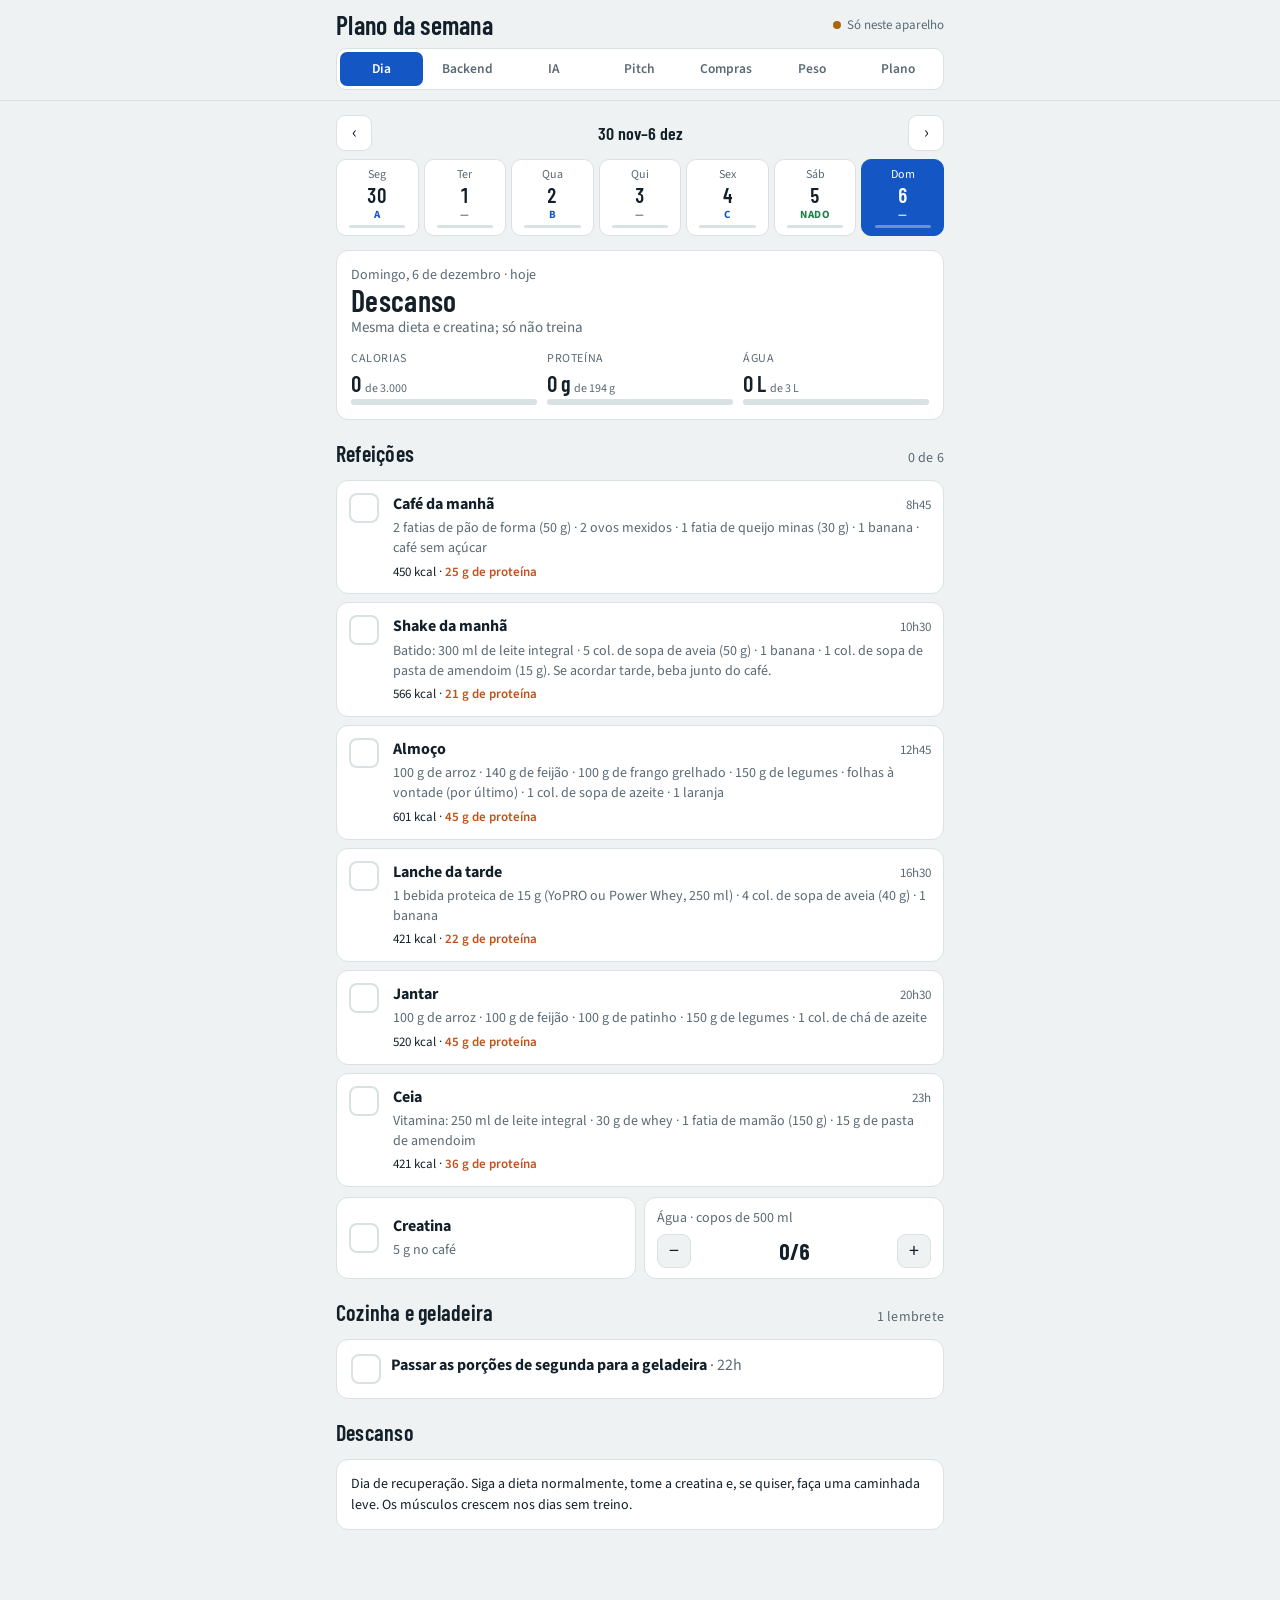
==== plano/index.html @ 7365e777 "App do plano: sem laboratórios dentro do card do case Co-Authored-By: Claude Sonnet 5.5 <noreply@ant" ====
<!DOCTYPE html>
<html lang="pt-BR">
<head>
<meta charset="utf-8">
<meta name="viewport" content="width=device-width, initial-scale=1, viewport-fit=cover">
<link rel="manifest" href="manifest.webmanifest">
<meta name="apple-mobile-web-app-capable" content="yes">
<meta name="mobile-web-app-capable" content="yes">
<meta name="apple-mobile-web-app-title" content="Plano">
<meta name="apple-mobile-web-app-status-bar-style" content="black-translucent">
<meta name="theme-color" media="(prefers-color-scheme: light)" content="#eef2f2">
<meta name="theme-color" media="(prefers-color-scheme: dark)" content="#0e151b">
<link rel="apple-touch-icon" href="icons/apple-touch-icon.png">
<meta name="robots" content="noindex">
<title>Plano de Treino e Dieta</title>
<link rel="preconnect" href="https://fonts.googleapis.com">
<link rel="preconnect" href="https://fonts.gstatic.com" crossorigin>
<link href="https://fonts.googleapis.com/css2?family=Barlow+Condensed:wght@500;600;700&family=Source+Sans+3:wght@400;600;700&display=swap" rel="stylesheet">
<style>
/* Layout: uma coluna para celular; abas no topo (Dia / Backend / IA / Pitch / Compras / Peso / Plano); faixa da semana; cartões por bloco do dia; timer de descanso fixo embaixo. */
:root {
  --bg: #eef2f2;
  --surface: #ffffff;
  --ink: #13202a;
  --muted: #5b6a74;
  --line: #d9e1e3;
  --accent: #1456c4;
  --accent-soft: #e3ecfb;
  --accent-ink: #ffffff;
  --protein: #c0521b;
  --ok: #1d8049;
  --ok-soft: #e1f2e8;
  --warn: #a8670f;
  --warn-soft: #fbf0dc;
  --equip: #93a1a9;
  --pad: #c4ced2;
  --study: #6a48c9;
  --font-display: "Barlow Condensed", "Arial Narrow", "Roboto Condensed", sans-serif;
  --font-body: "Source Sans 3", "Segoe UI", Roboto, Helvetica, Arial, sans-serif;
  --radius: 12px;
  color-scheme: light;
}
@media (prefers-color-scheme: dark) {
  :root:not([data-theme="light"]) {
    --bg: #0e151b;
    --surface: #16212a;
    --ink: #e5ecef;
    --muted: #93a3ad;
    --line: #26343e;
    --accent: #5d9bff;
    --accent-soft: #1b2c47;
    --accent-ink: #0b1422;
    --protein: #f08a52;
    --ok: #4cc27f;
    --ok-soft: #173326;
    --warn: #e3aa52;
    --warn-soft: #3a2c14;
    --equip: #64757f;
    --pad: #34444f;
    --study: #a98bff;
    color-scheme: dark;
  }
}
:root[data-theme="dark"] {
  --bg: #0e151b;
  --surface: #16212a;
  --ink: #e5ecef;
  --muted: #93a3ad;
  --line: #26343e;
  --accent: #5d9bff;
  --accent-soft: #1b2c47;
  --accent-ink: #0b1422;
  --protein: #f08a52;
  --ok: #4cc27f;
  --ok-soft: #173326;
  --warn: #e3aa52;
  --warn-soft: #3a2c14;
  --equip: #64757f;
  --pad: #34444f;
  --study: #a98bff;
  color-scheme: dark;
}

* { box-sizing: border-box; }
html, body { margin: 0; }
body {
  background: var(--bg);
  color: var(--ink);
  font-family: var(--font-body);
  font-size: 16px;
  line-height: 1.45;
  -webkit-text-size-adjust: 100%;
}
button, input { font: inherit; color: inherit; }
button { cursor: pointer; }
:focus-visible { outline: 2px solid var(--accent); outline-offset: 2px; }
h1, h2, h3 { font-family: var(--font-display); font-weight: 600; letter-spacing: .01em; margin: 0; text-wrap: balance; }
.num { font-variant-numeric: tabular-nums; }

.wrap { max-width: 640px; margin: 0 auto; padding: 0 16px 120px; }

/* Topo */
.top { position: sticky; top: 0; z-index: 5; background: var(--bg); border-bottom: 1px solid var(--line); }
.top-inner { max-width: 640px; margin: 0 auto; padding: 12px 16px 10px; display: grid; gap: 10px; }
.title-row { display: flex; align-items: center; justify-content: space-between; gap: 12px; }
.title-row h1 { font-size: 26px; line-height: 1; }
.status { font-size: 13px; color: var(--muted); display: inline-flex; align-items: center; gap: 6px; white-space: nowrap; }
.status::before { content: ""; width: 8px; height: 8px; border-radius: 50%; background: var(--muted); }
.status[data-s="saved"]::before { background: var(--ok); }
.status[data-s="saving"]::before { background: var(--accent); }
.status[data-s="local"]::before, .status[data-s="slow"]::before { background: var(--warn); }
.status[data-s="error"]::before { background: var(--protein); }
.tabs { display: grid; grid-template-columns: repeat(4, minmax(0, 1fr)); background: var(--surface); border: 1px solid var(--line); border-radius: 10px; padding: 3px; gap: 3px; }
.tabs a { text-align: center; text-decoration: none; color: var(--muted); font-weight: 600; padding: 7px 1px; border-radius: 7px; font-size: 13.5px; white-space: nowrap; overflow: hidden; text-overflow: ellipsis; }
.tabs a[aria-selected="true"] { background: var(--accent); color: var(--accent-ink); }

/* Semana */
.week { margin-top: 14px; display: grid; gap: 8px; }
.week-head { display: flex; align-items: center; justify-content: space-between; }
.week-head span { font-family: var(--font-display); font-size: 18px; font-weight: 600; }
.icon-btn { width: 36px; height: 36px; border-radius: 9px; border: 1px solid var(--line); background: var(--surface); display: grid; place-items: center; font-size: 18px; }
.days { display: grid; grid-template-columns: repeat(7, 1fr); gap: 5px; }
.day {
  border: 1px solid var(--line); background: var(--surface); border-radius: 10px;
  padding: 6px 0 7px; display: grid; justify-items: center; gap: 2px; position: relative;
}
.day .dw { font-size: 12px; color: var(--muted); }
.day .dn { font-family: var(--font-display); font-size: 20px; font-weight: 600; line-height: 1; }
.day .act { font-size: 11px; font-weight: 700; letter-spacing: .04em; color: var(--muted); }
.day .act.gym { color: var(--accent); }
.day .act.swim { color: var(--ok); }
.day .bar { width: 70%; height: 3px; border-radius: 2px; background: var(--line); overflow: hidden; }
.day .bar i { display: block; height: 100%; background: var(--ok); width: var(--pct, 0%); }
.day.today { border-color: var(--ink); }
.day[aria-pressed="true"] { background: var(--accent); border-color: var(--accent); }
.day[aria-pressed="true"] .dw, .day[aria-pressed="true"] .dn, .day[aria-pressed="true"] .act { color: var(--accent-ink); }
.day[aria-pressed="true"] .bar { background: color-mix(in srgb, var(--accent-ink) 35%, transparent); }
.day[aria-pressed="true"] .bar i { background: var(--accent-ink); }

/* Cartões */
.card { background: var(--surface); border: 1px solid var(--line); border-radius: var(--radius); padding: 14px; display: grid; gap: 12px; }
.section { margin-top: 18px; display: grid; gap: 10px; }
.section > h2 { font-size: 22px; display: flex; align-items: baseline; justify-content: space-between; gap: 8px; }
.section > h2 small { font-family: var(--font-body); font-size: 14px; color: var(--muted); font-weight: 400; }
.muted { color: var(--muted); }
.small { font-size: 14px; }

.hero { margin-top: 14px; }
.hero .when { font-size: 14px; color: var(--muted); }
.hero h2 { font-size: 30px; line-height: 1.05; }
.hero .sub { color: var(--muted); font-size: 15px; }
.stats { display: grid; grid-template-columns: repeat(3, 1fr); gap: 10px; }
.stat { display: grid; gap: 4px; }
.stat .lab { font-size: 12px; color: var(--muted); text-transform: uppercase; letter-spacing: .05em; }
.stat .val { font-family: var(--font-display); font-size: 22px; font-weight: 600; line-height: 1; }
.stat .val small { font-family: var(--font-body); font-size: 12px; color: var(--muted); font-weight: 400; }
.meter { height: 6px; border-radius: 3px; background: var(--line); overflow: hidden; }
.meter i { display: block; height: 100%; width: var(--pct, 0%); background: var(--accent); }
.meter.p i { background: var(--protein); }
.meter.w i { background: var(--ok); }
.jump { justify-self: start; border: 1px solid var(--accent); color: var(--accent); background: transparent; border-radius: 999px; padding: 5px 12px; font-weight: 600; font-size: 14px; text-decoration: none; }

/* Refeições */
.meals { display: grid; gap: 8px; }
.meal { display: grid; grid-template-columns: 34px 1fr; gap: 10px; align-items: start; text-align: left; width: 100%; background: var(--surface); border: 1px solid var(--line); border-radius: var(--radius); padding: 12px; }
.check { width: 30px; height: 30px; border-radius: 8px; border: 2px solid var(--line); display: grid; place-items: center; font-size: 17px; font-weight: 700; color: transparent; }
[aria-pressed="true"] > .check { background: var(--ok); border-color: var(--ok); color: #fff; }
.meal[aria-pressed="true"] { background: var(--ok-soft); border-color: transparent; }
.meal .mh { display: flex; justify-content: space-between; gap: 8px; align-items: baseline; }
.meal .mn { font-weight: 700; }
.meal .mt { font-size: 13px; color: var(--muted); white-space: nowrap; }
.meal .mi { font-size: 14px; color: var(--muted); margin-top: 2px; }
.meal .mk { font-size: 13px; margin-top: 4px; }
.meal .mk b { color: var(--protein); font-weight: 600; }

.extras { display: grid; grid-template-columns: 1fr 1fr; gap: 8px; }
.toggle { display: grid; grid-template-columns: 34px 1fr; gap: 10px; align-items: center; text-align: left; background: var(--surface); border: 1px solid var(--line); border-radius: var(--radius); padding: 12px; }
.toggle[aria-pressed="true"] { background: var(--ok-soft); border-color: transparent; }
.water { background: var(--surface); border: 1px solid var(--line); border-radius: var(--radius); padding: 10px 12px; display: grid; gap: 6px; }
.water .row { display: flex; align-items: center; justify-content: space-between; gap: 6px; }
.water .row strong { font-family: var(--font-display); font-size: 22px; }
.step { width: 34px; height: 34px; border-radius: 9px; border: 1px solid var(--line); background: var(--bg); font-size: 20px; line-height: 1; }

/* Treino */
.ex { background: var(--surface); border: 1px solid var(--line); border-radius: var(--radius); padding: 12px; display: grid; gap: 8px; }
.ex.done { border-color: var(--ok); }
.ex-head { display: flex; justify-content: space-between; align-items: baseline; gap: 10px; }
.ex-head h3 { font-size: 20px; line-height: 1.1; }
.ex-head .tg { font-size: 14px; color: var(--muted); white-space: nowrap; }
.pill { display: inline-block; font-size: 13px; padding: 4px 9px; border-radius: 7px; line-height: 1.3; }
.pill.up { background: var(--ok-soft); color: var(--ok); font-weight: 600; }
.pill.keep { background: var(--accent-soft); color: var(--accent); }
.pill.first { background: var(--warn-soft); color: var(--warn); }
.last { font-size: 14px; color: var(--muted); }
.sets { display: grid; gap: 6px; }
.set { display: grid; grid-template-columns: 26px 1fr 1fr 22px; gap: 8px; align-items: center; }
.set .sn { font-family: var(--font-display); font-size: 18px; color: var(--muted); text-align: center; }
.field { position: relative; }
.field input { width: 100%; border: 1px solid var(--line); border-radius: 8px; background: var(--bg); padding: 9px 38px 9px 10px; font-size: 17px; font-variant-numeric: tabular-nums; }
.field input:focus { border-color: var(--accent); outline: none; background: var(--surface); }
.field input::placeholder { color: var(--muted); opacity: .55; }
.field span { position: absolute; right: 10px; top: 50%; transform: translateY(-50%); font-size: 13px; color: var(--muted); pointer-events: none; }
.set .ok { width: 20px; height: 20px; border-radius: 50%; border: 2px solid var(--line); }
.set.filled .ok { background: var(--ok); border-color: var(--ok); }
.rest-btn { justify-self: start; border: 1px solid var(--line); background: var(--bg); border-radius: 999px; padding: 6px 12px; font-size: 14px; font-weight: 600; }
.tip { font-size: 14px; color: var(--muted); }

/* Figuras */
.fx-box { background: var(--bg); border-radius: 10px; }
.fx { display: block; width: 100%; height: 136px; }
.fx line { stroke-linecap: round; }
.fx .eq { stroke: var(--equip); fill: none; }
.fx .pad { stroke: var(--pad); }
.fx .load { stroke: var(--accent); }
.fx .cable { stroke: var(--accent); opacity: .75; }
.fx .plate { fill: var(--accent-soft); stroke: var(--accent); stroke-width: 2.5; }
.fx .hub, .fx .roller { fill: var(--accent); }
.fx .pulley { fill: var(--surface); stroke: var(--equip); stroke-width: 2; }
.fx .body line { stroke: var(--ink); }
.fx .body circle { fill: var(--ink); }
.fx .body .torso { fill: var(--ink); stroke: var(--ink); stroke-width: 6; stroke-linejoin: round; }
.fx .ghost { opacity: .2; }

/* Natação */
.swim { display: grid; gap: 8px; }
.counter { display: flex; align-items: center; gap: 10px; margin-top: 6px; }
.counter strong { font-family: var(--font-display); font-size: 22px; min-width: 56px; text-align: center; }

/* Peso */
.form { display: grid; grid-template-columns: 1fr 1fr; gap: 10px; }
.form label { display: grid; gap: 4px; font-size: 14px; color: var(--muted); }
.form .full { grid-column: 1 / -1; }
.form input { border: 1px solid var(--line); border-radius: 8px; background: var(--bg); padding: 10px; font-size: 17px; width: 100%; }
.primary { background: var(--accent); color: var(--accent-ink); border: 0; border-radius: 10px; padding: 12px; font-weight: 700; font-size: 16px; }
.advice { border-radius: 10px; padding: 12px; display: grid; gap: 4px; }
.advice strong { font-family: var(--font-display); font-size: 19px; font-weight: 600; }
.advice.ok { background: var(--ok-soft); }
.advice.warn { background: var(--warn-soft); }
.advice.info { background: var(--accent-soft); }
.chart svg { width: 100%; height: auto; display: block; }
.entries { display: grid; }
.entry { display: grid; grid-template-columns: 1fr auto auto 32px; gap: 12px; align-items: center; padding: 9px 0; border-top: 1px solid var(--line); font-size: 15px; }
.entry:first-child { border-top: 0; }
.del { width: 30px; height: 30px; border: 0; background: transparent; color: var(--muted); font-size: 18px; border-radius: 6px; }

/* Plano */
.tiles { display: grid; grid-template-columns: repeat(4, 1fr); gap: 8px; }
.tile { background: var(--surface); border: 1px solid var(--line); border-radius: 10px; padding: 10px; display: grid; gap: 2px; }
.tile .v { font-family: var(--font-display); font-size: 24px; font-weight: 600; line-height: 1; }
.tile .l { font-size: 12px; color: var(--muted); }
.table-wrap { overflow-x: auto; border: 1px solid var(--line); border-radius: var(--radius); background: var(--surface); }
table { border-collapse: collapse; width: 100%; font-size: 14px; }
th, td { text-align: left; padding: 9px 10px; border-top: 1px solid var(--line); vertical-align: top; }
thead th { border-top: 0; font-size: 12px; text-transform: uppercase; letter-spacing: .05em; color: var(--muted); font-weight: 600; }
.prose p { margin: 0; max-width: 65ch; }
.prose { display: grid; gap: 8px; }

/* Compras */
.shop-top { display: grid; gap: 10px; }
.seg { display: inline-grid; grid-auto-flow: column; background: var(--bg); border: 1px solid var(--line); border-radius: 9px; padding: 3px; gap: 3px; justify-self: start; }
.seg button { border: 0; background: transparent; border-radius: 6px; padding: 6px 12px; font-weight: 600; color: var(--muted); font-size: 14px; }
.seg button[aria-pressed="true"] { background: var(--surface); color: var(--ink); box-shadow: 0 1px 2px rgba(0,0,0,.12); }
.shop-actions { display: flex; align-items: center; justify-content: space-between; gap: 10px; flex-wrap: wrap; }
.link-btn { border: 0; background: transparent; color: var(--accent); font-weight: 600; padding: 6px 0; font-size: 14px; }
.qty { font-family: var(--font-display); font-size: 19px; font-weight: 600; white-space: nowrap; font-variant-numeric: tabular-nums; }
.meal[aria-pressed="true"] .qty, .meal[aria-pressed="true"] .mn { color: var(--muted); }
.tag { display: inline-block; font-size: 11px; font-weight: 700; letter-spacing: .04em; text-transform: uppercase; color: var(--accent); background: var(--accent-soft); border-radius: 5px; padding: 1px 6px; margin-left: 6px; vertical-align: 2px; }

/* Rotina */
.meter.s i { background: var(--study); }
.tl { list-style: none; margin: 0; padding: 6px 14px; display: block; }
.blk { display: grid; grid-template-columns: 44px 14px minmax(0, 1fr) 32px; gap: 10px; align-items: start; padding: 10px 0; position: relative; }
.blk::before { content: ""; position: absolute; left: 60px; top: 0; bottom: 0; width: 2px; background: var(--line); }
.blk:first-child::before { top: 16px; }
.blk:last-child::before { bottom: auto; height: 16px; }
.blk .t { font-family: var(--font-display); font-size: 17px; font-weight: 600; line-height: 1.05; text-align: right; padding-top: 1px; }
.blk .t small { display: block; font-family: var(--font-body); font-size: 12px; font-weight: 400; color: var(--muted); margin-top: 2px; }
.blk .dot { width: 12px; height: 12px; border-radius: 50%; margin-top: 4px; background: var(--surface); border: 2.5px solid var(--k); position: relative; z-index: 1; justify-self: center; }
.blk.done .dot { background: var(--k); }
.blk .b { min-width: 0; display: grid; gap: 2px; }
.blk .bh { display: flex; align-items: baseline; gap: 8px; flex-wrap: wrap; }
.blk .bt { font-weight: 700; }
.blk .kind { font-size: 11px; font-weight: 700; letter-spacing: .05em; text-transform: uppercase; color: var(--k); }
.blk .bd { font-size: 14px; color: var(--muted); overflow-wrap: anywhere; }
.blk .bd strong { color: var(--ink); }
.blk .bd a, .refs a { color: var(--accent); font-weight: 600; }
.blk.done .bt { color: var(--muted); }
.blk.skip { opacity: .55; }
.blk.now .t { color: var(--k); }
.nowtag { font-size: 11px; font-weight: 700; text-transform: uppercase; letter-spacing: .05em; background: var(--k); color: var(--surface); border-radius: 5px; padding: 1px 6px; }
.nowtag.soft { background: transparent; color: var(--k); box-shadow: inset 0 0 0 1px var(--k); }
.k-estudo { --k: var(--study); }
.k-treino { --k: var(--accent); }
.k-refeicao { --k: var(--protein); }
.k-cozinha { --k: var(--warn); }
.k-lazer { --k: var(--ok); }
.k-sono, .k-trabalho, .k-livre, .k-tarefa { --k: var(--muted); }
.cbtn { width: 30px; height: 30px; border-radius: 8px; border: 2px solid var(--line); background: var(--surface); display: grid; place-items: center; font-size: 16px; font-weight: 700; color: transparent; padding: 0; }
.cbtn[aria-pressed="true"], .cbtn.ro[data-on="true"] { background: var(--ok); border-color: var(--ok); color: #fff; }
.cbtn.ro { opacity: .7; }
.est { gap: 12px; }
.fld { display: grid; gap: 4px; font-size: 14px; color: var(--muted); }
.fld select { width: 100%; min-width: 0; border: 1px solid var(--line); border-radius: 8px; background: var(--bg); color: var(--ink); padding: 10px; font-size: 15px; }
.refs { display: block; line-height: 1.6; }
.pillbtn { justify-self: start; border: 1px solid var(--ok); color: var(--ok); background: transparent; border-radius: 999px; padding: 5px 12px; font-weight: 600; font-size: 14px; }
.pillbtn[aria-pressed="true"] { background: var(--ok-soft); }
.est-actions { display: flex; gap: 16px; flex-wrap: wrap; }
.story { list-style: none; margin: -4px 0 0; padding: 0; border: 1px solid var(--line); border-radius: 12px; background: var(--bg); }
.st { padding: 12px 14px; display: grid; gap: 8px; border-top: 1px solid var(--line); min-width: 0; }
.st:first-child { border-top: 0; }
.st-h { display: flex; align-items: center; gap: 10px; font-size: 12px; font-weight: 700; letter-spacing: .05em; text-transform: uppercase; color: var(--study); }
.st-n { width: 22px; height: 22px; border-radius: 50%; background: var(--study); color: var(--surface); display: grid; place-items: center; font-size: 12px; letter-spacing: 0; flex: none; }
.st-src { font-size: 13px; color: var(--muted); margin-top: -4px; }
.caps { list-style: none; margin: 0; padding: 0; display: grid; gap: 10px; }
.caps li { display: grid; grid-template-columns: 30px minmax(0, 1fr) auto; gap: 10px; align-items: start; font-size: 15px; }
.caps .ct { display: grid; gap: 2px; min-width: 0; }
.caps .ct b { font-weight: 600; }
.caps .cq { font-size: 13px; color: var(--muted); line-height: 1.35; }
.caps li.lido .ct b { color: var(--muted); }
.caps .cm { font-size: 13px; color: var(--muted); padding-top: 2px; }
.bks { list-style: none; margin: 0; padding: 0; display: grid; gap: 12px; }
.bks li { display: grid; gap: 2px; min-width: 0; }
.bk-t { font-size: 12px; color: var(--muted); }
.bks a { color: var(--accent); font-weight: 600; font-size: 15px; overflow-wrap: anywhere; }
.bk-w { font-size: 13px; color: var(--muted); line-height: 1.35; }
.st-p { margin: 0; font-size: 14px; line-height: 1.45; overflow-wrap: anywhere; }
.acc { margin: 0; padding-left: 18px; display: grid; gap: 4px; font-size: 14px; line-height: 1.4; overflow-wrap: anywhere; }
.st code { font-size: .9em; background: var(--surface); border: 1px solid var(--line); padding: 0 4px; border-radius: 4px; }
.warn-t { color: var(--warn); font-weight: 600; }
.pre { display: grid; gap: 4px; border: 1px solid var(--warn); border-left-width: 4px; border-radius: 8px; padding: 8px 10px; font-size: 13px; line-height: 1.4; background: color-mix(in srgb, var(--warn) 9%, var(--surface)); overflow-wrap: anywhere; }
.pre-h { font-size: 11px; font-weight: 700; letter-spacing: .05em; text-transform: uppercase; color: var(--warn); }
.pre a { color: var(--accent); font-weight: 600; }
.tagpre { font-size: 11px; font-weight: 700; letter-spacing: .05em; text-transform: uppercase; color: var(--warn); }
.bks li { grid-template-columns: 30px minmax(0, 1fr); gap: 10px; align-items: start; }
.bk-c { display: grid; gap: 3px; min-width: 0; }
.bk-n { font-size: 13px; color: var(--muted); font-style: italic; line-height: 1.35; }
.spine { display: grid; gap: 6px; border: 1px solid var(--study); border-radius: 12px; padding: 12px 14px; background: var(--bg); min-width: 0; }
.spine > a { color: var(--accent); font-weight: 700; font-size: 16px; overflow-wrap: anywhere; }
.spine .pillbtn { margin-top: 4px; }
.ia-hoje { display: flex; align-items: center; gap: 10px; flex-wrap: wrap; }
.pillbtn.ia-dia { border-color: var(--study); color: var(--study); }
.pillbtn.ia-dia[aria-pressed="true"] { background: var(--study); color: var(--surface); }
.esp { display: grid; gap: 6px; margin-top: 10px; padding: 10px 12px; border: 1px dashed var(--study); border-radius: 10px; background: var(--bg); }
.esp-h { font-size: 12px; font-weight: 700; letter-spacing: .05em; text-transform: uppercase; color: var(--study); }
.esp-t { font-weight: 700; }
.esp-t a { color: var(--accent); }
.esp-q { margin: 0; padding-left: 20px; display: grid; gap: 6px; }
.esp-q a { color: var(--accent); white-space: nowrap; }
.esp-b { display: flex; flex-wrap: wrap; gap: 8px; }
.pillbtn.esp-err { border-color: var(--muted); color: var(--muted); }
.pillbtn.esp-err[aria-pressed="true"] { background: var(--border); color: var(--text); }
.esp-lista { margin: 0; padding: 0; list-style: none; display: grid; gap: 4px; font-size: 14px; }
.esp-lista .venc { color: var(--warn); font-weight: 600; }
.undo-chip.fixo { cursor: default; border-style: dashed; }
.ia-mods { display: grid; gap: 10px; }
.iam { padding: 0; gap: 0; }
.iam > summary { list-style: none; cursor: pointer; display: grid; grid-template-columns: auto minmax(0, 1fr); gap: 2px 10px; padding: 12px 14px; }
.iam > summary::-webkit-details-marker { display: none; }
.iam-id { font-family: var(--font-display); font-weight: 700; color: var(--study); grid-row: span 2; align-self: center; font-size: 18px; }
.iam-t { font-weight: 700; }
.iam-s { color: var(--muted); }
.iam.atual { border-color: var(--study); }
.iam.feito .iam-t { color: var(--muted); }
.iam-b { display: grid; gap: 10px; padding: 0 14px 14px; min-width: 0; }
.iam-q { margin: 0; font-weight: 600; font-size: 15px; }
.hero .concl { display: grid; gap: 6px; min-width: 0; }
.hero .concl p { margin: 0; }
.undo-chips { display: flex; flex-wrap: wrap; gap: 6px; }
.undo-chip { border: 1px solid var(--study); color: var(--study); background: transparent; border-radius: 999px; padding: 4px 10px; font: inherit; font-size: 13px; font-weight: 600; line-height: 1.35; text-align: left; cursor: pointer; max-width: 100%; overflow-wrap: anywhere; }
.spine .desfazer { margin: 2px 0 0; color: var(--muted); }
.spine .desfazer .link-btn { font-size: inherit; }
.lab-prox { margin: 0; }
.bks-h { margin: 4px 0 0; font-size: 12px; font-weight: 700; letter-spacing: .04em; text-transform: uppercase; color: var(--study); }
.iaq { margin: 0; padding-left: 20px; display: grid; gap: 6px; font-size: 14px; line-height: 1.45; overflow-wrap: anywhere; }
.ia-grp { margin: 10px 0 0; font-size: 13px; font-weight: 700; letter-spacing: .04em; text-transform: uppercase; color: var(--muted); }
.ia-grp:first-child { margin-top: 0; }
.fase2 > summary { list-style: none; cursor: pointer; }
.fase2 > summary::-webkit-details-marker { display: none; }
.fase2 > summary h2::after { content: " ▸"; color: var(--muted); }
.fase2[open] > summary h2::after { content: " ▾"; }
.fase2 .iam { opacity: .82; }
.fase2 > p { margin: 0 0 10px; }
.st ol.passos { margin: 0; padding-left: 20px; display: grid; gap: 6px; font-size: 14px; line-height: 1.45; overflow-wrap: anywhere; }
.fld textarea { width: 100%; min-width: 0; border: 1px solid var(--line); border-radius: 8px; background: var(--bg); color: var(--ink); padding: 10px; font: 13px/1.4 ui-monospace, Menlo, monospace; resize: vertical; }
.st-p a, .ct b a, .bd strong a { color: var(--accent); }

/* Timer */
.timer { position: fixed; left: 0; right: 0; bottom: 0; z-index: 10; background: var(--ink); color: var(--bg); }
.timer[hidden] { display: none; }
.timer-inner { max-width: 640px; margin: 0 auto; padding: 12px 16px; display: flex; align-items: center; gap: 10px; }
.timer .tl { font-size: 14px; opacity: .8; }
.timer .tv { font-family: var(--font-display); font-size: 32px; font-weight: 700; line-height: 1; font-variant-numeric: tabular-nums; margin-right: auto; }
.timer-inner > div { min-width: 0; flex: 1; }
.timer .tl { white-space: nowrap; overflow: hidden; text-overflow: ellipsis; }
.timer button { white-space: nowrap; flex: none; border: 1px solid color-mix(in srgb, var(--bg) 40%, transparent); background: transparent; color: var(--bg); border-radius: 8px; padding: 7px 11px; font-weight: 600; }
.timer.end { background: var(--ok); color: #fff; }
.timer.end button { color: #fff; border-color: rgba(255,255,255,.6); }

@media (max-width: 380px) {
  .tiles { grid-template-columns: repeat(2, 1fr); }
  .extras { grid-template-columns: 1fr; }
  .stats { gap: 8px; }
}
@media (prefers-reduced-motion: no-preference) {
  .meter i, .day .bar i { transition: width .25s ease; }
}

/* Pitch: frameworks de apresentação */
.pf { scroll-margin-top: 190px; }
.pf-s { min-width: 46px; text-align: center; font-size: 16px; }
.pf .iam-s { overflow-wrap: anywhere; }
.pf-filtros { display: flex; flex-wrap: wrap; gap: 6px; }
.pf-filtros button { border: 1px solid var(--line); background: var(--surface); border-radius: 999px; padding: 6px 12px; font-weight: 600; font-size: 14px; color: var(--muted); }
.pf-filtros button[aria-pressed="true"] { background: var(--study); border-color: var(--study); color: var(--surface); }
.pf-row, .pf-chips { display: flex; flex-wrap: wrap; gap: 6px; align-items: center; }
.pf-row > span { margin-right: 2px; }
.pf-chip { border: 1px solid var(--study); color: var(--study); background: transparent; border-radius: 999px; padding: 3px 10px; font-size: 13px; font-weight: 600; line-height: 1.35; }
.pf-guia { list-style: none; margin: 0; padding: 0; display: grid; gap: 12px; }
.pf-guia li { display: grid; gap: 6px; padding-top: 12px; border-top: 1px solid var(--line); }
.pf-guia li:first-child { padding-top: 0; border-top: 0; }
.pf-sit { font-weight: 600; font-size: 15px; line-height: 1.35; }
.pf-rot { margin: 0; padding-left: 22px; display: grid; gap: 10px; font-size: 15px; }
.pf-rot b { display: block; font-weight: 700; }
.pf-rot span { color: var(--muted); font-size: 14px; line-height: 1.4; }
.pf-tres { display: grid; gap: 6px; padding-top: 12px; border-top: 1px solid var(--line); }
.pf-lab { font-size: 12px; font-weight: 700; letter-spacing: .05em; text-transform: uppercase; color: var(--study); }
.pf-gq { margin: -4px 0 0; }
.pf-refs a { color: var(--accent); font-weight: 600; }

/* Cases: design de sistemas na AWS */
.cs { scroll-margin-top: 190px; }
.cs-tw { overflow-x: auto; margin: 4px 0 2px; }
.cs-tab { border-collapse: collapse; width: 100%; font-size: 14px; line-height: 1.4; }
.cs-tab th { text-align: left; font-size: 12px; font-weight: 700; letter-spacing: .04em; text-transform: uppercase; color: var(--muted); padding: 6px 8px; border-bottom: 1px solid var(--line); }
.cs-tab td { padding: 7px 8px; border-bottom: 1px solid var(--line); vertical-align: top; }
.cs-tab td:first-child { font-weight: 600; }
.cs-decs { display: grid; gap: 8px; }
.cs-dec { border: 1px solid var(--line); border-radius: 10px; background: var(--bg); }
.cs-dec > summary { list-style: none; cursor: pointer; display: grid; gap: 4px; padding: 10px 12px; }
.cs-dec > summary::-webkit-details-marker { display: none; }
.cs-dq { font-weight: 700; font-size: 15px; line-height: 1.35; }
.cs-de { color: var(--study); font-weight: 600; font-size: 14px; line-height: 1.4; }
.cs-de::before { content: "→ "; }
.cs-dec[open] { border-color: var(--study); }
.cs-db { padding: 0 12px 12px; display: grid; gap: 8px; }
.cs-db p { margin: 0; font-size: 15px; line-height: 1.55; overflow-wrap: anywhere; }
.cs-muda { border-left: 3px solid var(--study); padding-left: 10px; }
.cs-falhas { margin: 0; padding-left: 18px; display: grid; gap: 6px; font-size: 14px; line-height: 1.45; overflow-wrap: anywhere; }
@media (max-width: 560px) {
  .cs-tab, .cs-tab tbody, .cs-tab tr, .cs-tab td { display: block; }
  .cs-tab thead { display: none; }
  .cs-tab tr { padding: 8px 0; border-bottom: 1px solid var(--line); }
  .cs-tab td { border: 0; padding: 1px 0; overflow-wrap: anywhere; }
  .cs-tab td + td::before { content: attr(data-l) ": "; color: var(--muted); font-size: 12px; font-weight: 700; letter-spacing: .03em; text-transform: uppercase; }
}

/* Backend e IA: tempo disponível, revisão, espelho da semana e lembretes do dia */
.tempo { display: grid; gap: 12px; }
.tempo h2 { margin: 0; font-size: 18px; }
.tempo-b { display: grid; grid-template-columns: repeat(3, minmax(0, 1fr)); gap: 8px; }
.tempo-b button { border: 1px solid var(--line); background: var(--bg); color: var(--ink); border-radius: 10px; padding: 10px 6px; display: grid; gap: 2px; text-align: center; font: inherit; cursor: pointer; }
.tempo-b button b { font-size: 16px; }
.tempo-b button span { font-size: 12px; color: var(--muted); }
.tempo-b button[aria-pressed="true"] { border-color: var(--study); background: color-mix(in srgb, var(--study) 12%, var(--surface)); }
.tempo-b button[aria-pressed="true"] span { color: var(--study); font-weight: 700; }
.tempo-p { display: grid; gap: 10px; min-width: 0; }
.prox, .rev { display: grid; gap: 8px; border: 1px solid var(--study); border-radius: 12px; padding: 12px 14px; background: var(--bg); min-width: 0; }
.prox p, .rev p { margin: 0; }
.prox-k, .rev-h { font-size: 12px; font-weight: 700; letter-spacing: .05em; text-transform: uppercase; color: var(--study); }
.rev { gap: 10px; }
.rev-t { font-size: 13px; color: var(--muted); overflow-wrap: anywhere; }
.rev-q { font-size: 17px; font-weight: 700; line-height: 1.4; overflow-wrap: anywhere; }
.rev .fld textarea { font: 15px/1.45 var(--font-body); }
.rev-vc { display: grid; gap: 4px; padding: 8px 10px; border-left: 3px solid var(--line); background: var(--surface); border-radius: 6px; min-width: 0; }
.rev-a { border-left-color: var(--study); }
.rev-l { font-size: 11px; font-weight: 700; letter-spacing: .05em; text-transform: uppercase; color: var(--muted); }
.rev-a .rev-l { color: var(--study); }
.rev-u { margin: 0; }
.pillbtn:disabled { opacity: .45; cursor: not-allowed; }
.espelho { gap: 6px; }
.espelho .esp-h { margin: 0; }
.espl { margin: 0; font-size: 16px; line-height: 1.5; }
.espn { margin: 0; }
.lem-l { list-style: none; margin: 0; padding: 0; display: grid; gap: 12px; }
.lem-l li { display: grid; grid-template-columns: 30px minmax(0, 1fr); gap: 10px; align-items: start; }
.lem-l li.ok .lem-t b { color: var(--muted); }
.lem-t { display: block; min-width: 0; }
.lem-n { display: block; font-size: 14px; color: var(--muted); overflow-wrap: anywhere; }
@media (min-width: 600px) { .tabs { grid-template-columns: repeat(7, minmax(0, 1fr)); } }

/* App instalado: barra de status translúcida e áreas seguras do iPhone */
.top { padding-top: env(safe-area-inset-top, 0px); }
body { padding-left: env(safe-area-inset-left, 0px); padding-right: env(safe-area-inset-right, 0px); padding-bottom: env(safe-area-inset-bottom, 0px); }
.timer { padding-bottom: env(safe-area-inset-bottom, 0px); }
</style>
</head>
<body>
<header class="top">
  <div class="top-inner">
    <div class="title-row">
      <h1>Plano da semana</h1>
      <span class="status" id="status" data-s="connecting">Conectando…</span>
    </div>
    <nav class="tabs" role="tablist" aria-label="Seções">
      <a href="#hoje" id="tab-hoje" role="tab">Dia</a>
      <a href="#backend" id="tab-backend" role="tab">Backend</a>
      <a href="#ia" id="tab-ia" role="tab">IA</a>
      <a href="#pitch" id="tab-pitch" role="tab">Pitch</a>
      <a href="#compras" id="tab-compras" role="tab">Compras</a>
      <a href="#peso" id="tab-peso" role="tab">Peso</a>
      <a href="#plano" id="tab-plano" role="tab">Plano</a>
    </nav>
  </div>
</header>
<main class="wrap" id="app"></main>
<div class="timer" id="timer" hidden>
  <div class="timer-inner">
    <div>
      <div class="tl" id="timer-label">Descanso</div>
      <div class="tv" id="timer-value">0:00</div>
    </div>
    <button type="button" id="timer-add">+30 s</button>
    <button type="button" id="timer-stop">Fechar</button>
  </div>
</div>

<script src="perguntas.js"></script>
<script>window.PWA_DOCS = true;</script>
<script>
(function () {
  "use strict";

  /* ---------- Dados do plano ---------- */
  var META = { kcal: 2979, p: 194 };
  var MEALS = [
    { id: "cafe", hora: "8h45", nome: "Café da manhã", itens: "2 fatias de pão de forma (50 g) · 2 ovos mexidos · 1 fatia de queijo minas (30 g) · 1 banana · café sem açúcar", kcal: 450, p: 25 },
    { id: "shake", hora: "10h30", nome: "Shake da manhã", itens: "Batido: 300 ml de leite integral · 5 col. de sopa de aveia (50 g) · 1 banana · 1 col. de sopa de pasta de amendoim (15 g). Se acordar tarde, beba junto do café.", kcal: 566, p: 21 },
    { id: "almoco", hora: "12h45", nome: "Almoço", itens: "100 g de arroz · 140 g de feijão · 100 g de frango grelhado · 150 g de legumes · folhas à vontade (por último) · 1 col. de sopa de azeite · 1 laranja", kcal: 601, p: 45 },
    { id: "pre", hora: "16h30", nome: "Pré-treino", nomeFolga: "Lanche da tarde", itens: "1 bebida proteica de 15 g (YoPRO ou Power Whey, 250 ml) · 4 col. de sopa de aveia (40 g) · 1 banana", kcal: 421, p: 22 },
    { id: "jantar", hora: "20h30", nome: "Jantar pós-treino", nomeFolga: "Jantar", itens: "100 g de arroz · 100 g de feijão · 100 g de patinho · 150 g de legumes · 1 col. de chá de azeite", kcal: 520, p: 45 },
    { id: "ceia", hora: "23h", nome: "Ceia", itens: "Vitamina: 250 ml de leite integral · 30 g de whey · 1 fatia de mamão (150 g) · 15 g de pasta de amendoim", kcal: 421, p: 36 }
  ];

  // kind: "kg" (carga) ou "tempo" (segundos). inc = quanto subir quando bater o topo da faixa.
  var WORKOUTS = {
    A: { nome: "Treino A", ex: [
      { id: "hack", nome: "Agachamento no hack (máquina)", s: 4, min: 8, max: 10, rest: 150, inc: 5 },
      { id: "supino-reto", nome: "Supino reto com barra", s: 4, min: 6, max: 8, rest: 150, inc: 2.5 },
      { id: "remada-curvada", nome: "Remada curvada com barra", s: 3, min: 8, max: 10, rest: 120, inc: 2.5 },
      { id: "desenvolvimento", nome: "Desenvolvimento com halteres sentado", s: 3, min: 8, max: 12, rest: 90, inc: 2, halter: true },
      { id: "mesa-flexora", nome: "Mesa flexora", s: 3, min: 10, max: 12, rest: 90, inc: 5 },
      { id: "rosca-direta", nome: "Rosca direta com barra", s: 3, min: 10, max: 12, rest: 60, inc: 2 },
      { id: "triceps-corda", nome: "Tríceps na polia com corda", s: 3, min: 10, max: 12, rest: 60, inc: 2.5 }
    ]},
    B: { nome: "Treino B", ex: [
      { id: "leg-press", nome: "Leg press 45°", s: 4, min: 10, max: 12, rest: 150, inc: 10 },
      { id: "puxada", nome: "Puxada frontal (ou barra fixa)", s: 4, min: 8, max: 10, rest: 120, inc: 5 },
      { id: "supino-inclinado", nome: "Supino inclinado com halteres", s: 3, min: 8, max: 12, rest: 120, inc: 2, halter: true },
      { id: "cadeira-flexora", nome: "Cadeira flexora", s: 3, min: 10, max: 12, rest: 90, inc: 5 },
      { id: "elevacao-lateral", nome: "Elevação lateral com halteres", s: 3, min: 12, max: 15, rest: 60, inc: 1, halter: true },
      { id: "rosca-martelo", nome: "Rosca martelo", s: 3, min: 10, max: 12, rest: 60, inc: 2, halter: true },
      { id: "panturrilha", nome: "Panturrilha na máquina (em pé)", s: 4, min: 10, max: 15, rest: 60, inc: 5 }
    ]},
    C: { nome: "Treino C", ex: [
      { id: "elevacao-pelvica", nome: "Elevação pélvica na máquina", s: 3, min: 10, max: 12, rest: 90, inc: 5 },
      { id: "supino-halteres", nome: "Supino reto com halteres (ou máquina)", s: 3, min: 10, max: 12, rest: 90, inc: 2, halter: true },
      { id: "remada-baixa", nome: "Remada baixa no cabo", s: 3, min: 10, max: 12, rest: 90, inc: 5 },
      { id: "extensora", nome: "Cadeira extensora", s: 3, min: 12, max: 15, rest: 60, inc: 5 },
      { id: "mesa-flexora-c", fig: "mesa-flexora", nome: "Mesa flexora", s: 3, min: 12, max: 15, rest: 60, inc: 5 },
      { id: "face-pull", nome: "Face pull no cabo", s: 3, min: 12, max: 15, rest: 60, inc: 2.5 },
      { id: "triceps-frances", nome: "Tríceps francês com halter", s: 3, min: 10, max: 12, rest: 60, inc: 2 },
      { id: "prancha", nome: "Prancha abdominal", s: 3, min: 30, max: 45, rest: 60, kind: "tempo" }
    ]}
  };

  var SWIM = [
    { t: "Aquecimento", d: "300 m de crawl bem leve" },
    { t: "Educativos", d: "4 × 50 m alternando pernada com prancha e braçada, 20 s de pausa" },
    { t: "Série principal", d: "8 a 10 × 100 m de crawl moderado, 20–30 s de pausa", count: 10 },
    { t: "Costas", d: "4 × 50 m para equilibrar os ombros" },
    { t: "Volta à calma", d: "100–200 m bem leve" }
  ];

  // Lista de compras: quantidades para 1 semana (7 dias do cardápio). nota pode depender do nº de semanas.
  var SHOP = [
    { sec: "Hortifruti", items: [
      { id: "banana", nome: "Banana", q: 21, u: "un", nota: "3 por dia (café, shake e pré-treino). Leve algumas mais verdes para o fim da semana." },
      { id: "laranja", nome: "Laranja", q: 7, u: "un", nota: "Sobremesa do almoço." },
      { id: "mamao", nome: "Mamão formosa médio", q: 1, u: "un", nota: "Ou 3 papaias por semana. São 150 g por dia na vitamina." },
      { id: "legumes", nome: "Legumes variados", q: 2.2, u: "kg", nota: "300 g por dia: brócolis, cenoura, abobrinha, chuchu, vagem." },
      { id: "folhas", nome: "Folhas (alface, rúcula, agrião)", q: 2, u: "maços", nota: "À vontade no almoço." },
      { id: "temperos", nome: "Alho e cebola", q: null, nota: "O de costume para temperar arroz, feijão e carnes." }
    ]},
    { sec: "Açougue", items: [
      { id: "frango", nome: "Peito de frango sem osso", q: 1, u: "kg", nota: "Peso cru. Rende ~700 g grelhado (100 g por dia no almoço)." },
      { id: "patinho", nome: "Patinho (bife ou moído)", q: 1.1, u: "kg", nota: "Peso cru. Rende ~700 g pronto (100 g por dia no jantar)." }
    ]},
    { sec: "Padaria", items: [
      { id: "pao", nome: "Pão de forma", q: 14, u: "fatias", nota: function (w) { return "2 fatias por dia no café: " + Math.ceil(14 * w / 20) + (Math.ceil(14 * w / 20) > 1 ? " pacotes" : " pacote") + " de 500 g (~20 fatias cada)."; } }
    ]},
    { sec: "Ovos e laticínios", items: [
      { id: "ovos", nome: "Ovos", q: 14, u: "un", nota: function (w) { return "2 por dia. Equivale a " + Math.ceil(14 * w / 12) + " dúzias."; } },
      { id: "bebida", nome: "Bebida proteica 15 g (YoPRO ou Power Whey)", q: 7, u: "un", nota: "1 por dia no pré-treino (250 ml, 15 g de proteína)." },
      { id: "leite", nome: "Leite integral", q: 3.85, u: "L", nota: function (w) { return "550 ml por dia (shake e vitamina): " + Math.ceil(3.85 * w) + " caixas de 1 L."; } },
      { id: "queijo", nome: "Queijo minas frescal", q: 210, u: "g", nota: function (w) { return w > 1 ? "30 g por dia. Compre uma peça por semana; ele dura uns 10 dias." : "30 g por dia: 1 peça de ~250 g."; } }
    ]},
    { sec: "Mercearia", items: [
      { id: "arroz", nome: "Arroz branco", q: 500, u: "g", nota: "Peso cru. Rende ~1,4 kg cozido (100 g no almoço e 100 g no jantar). Pacote de 1 kg dura ~2 semanas." },
      { id: "feijao", nome: "Feijão carioca", q: 400, u: "g", nota: "Peso cru. Rende ~1,7 kg cozido. Pacote de 1 kg dura ~2,5 semanas." },
      { id: "aveia", nome: "Aveia em flocos", q: 630, u: "g", nota: function (w) { return "90 g por dia (shake e pré-treino): " + Math.ceil(630 * w / 500) + " pacotes de 500 g."; } },
      { id: "amendoim", nome: "Pasta de amendoim integral", q: 210, u: "g", estoque: true, nota: "30 g por dia (shake e vitamina). Pote de 500 g dura ~2 semanas." },
      { id: "azeite", nome: "Azeite extra virgem", q: 105, u: "ml", estoque: true, nota: "15 ml por dia. Garrafa de 500 ml dura ~1 mês." },
      { id: "cafe", nome: "Café em pó", q: null, estoque: true, nota: "O de costume, sem açúcar." }
    ]},
    { sec: "Suplementos", items: [
      { id: "whey", nome: "Whey protein", q: 210, u: "g", estoque: true, nota: "30 g por dia. Pote de 900 g dura ~4 semanas." },
      { id: "creatina", nome: "Creatina monoidratada", q: 35, u: "g", estoque: true, nota: "5 g por dia. Pote de 300 g dura ~2 meses." }
    ]}
  ];

  // 0 = domingo
  var SCHEDULE = { 0: "folga", 1: "A", 2: "folga", 3: "B", 4: "folga", 5: "C", 6: "natacao" };
  var DOW = ["Domingo", "Segunda", "Terça", "Quarta", "Quinta", "Sexta", "Sábado"];
  var DOW_S = ["Dom", "Seg", "Ter", "Qua", "Qui", "Sex", "Sáb"];
  var MON = ["janeiro", "fevereiro", "março", "abril", "maio", "junho", "julho", "agosto", "setembro", "outubro", "novembro", "dezembro"];
  var MON_S = ["jan", "fev", "mar", "abr", "mai", "jun", "jul", "ago", "set", "out", "nov", "dez"];

  /* ---------- Figuras dos exercícios (SVG gerado a partir de poses) ---------- */
  var FIG = (function () {
    var L = { torso: 40, ua: 22, fa: 20, th: 29, sh: 28, ft: 10, head: 8, neck: 3 };
    function rad(a) { return a * Math.PI / 180; }
    function dir(a) { return [Math.cos(rad(a)), Math.sin(rad(a))]; }
    function add(p, v, k) { k = k == null ? 1 : k; return [p[0] + v[0] * k, p[1] + v[1] * k]; }
    function angOf(a, b) { return Math.atan2(b[1] - a[1], b[0] - a[0]) * 180 / Math.PI; }
    function n(x) { return Math.round(x * 10) / 10; }
    function ik(a, t, l1, l2, s) {
      var dx = t[0] - a[0], dy = t[1] - a[1], d = Math.hypot(dx, dy);
      d = Math.max(Math.abs(l1 - l2) + 0.01, Math.min(l1 + l2 - 0.01, d));
      var base = Math.atan2(dy, dx);
      var c = (l1 * l1 + d * d - l2 * l2) / (2 * l1 * d);
      var aa = Math.acos(Math.max(-1, Math.min(1, c)));
      var j = [a[0] + l1 * Math.cos(base + s * aa), a[1] + l1 * Math.sin(base + s * aa)];
      var e = add(j, dir(angOf(j, t)), l2);
      return { j: j, e: e };
    }
    function joints(p) {
      var J = {};
      if (p.front) {
        var cx = p.cx, hy = p.hipY;
        J.front = true;
        J.hipR = [cx + 8, hy]; J.hipL = [cx - 8, hy];
        J.shoR = [cx + 15, hy - 38]; J.shoL = [cx - 15, hy - 38];
        J.neck = [cx, hy - 40]; J.head = [cx, hy - 40 - L.neck - L.head];
        var r = ik(J.shoR, add(J.shoR, p.handRel), L.ua, L.fa, p.es || 1);
        var l = ik(J.shoL, add(J.shoL, [-p.handRel[0], p.handRel[1]]), L.ua, L.fa, -(p.es || 1));
        J.elbR = r.j; J.handR = r.e; J.elbL = l.j; J.handL = l.e;
        J.kneeR = [cx + 10, hy + 29]; J.ankR = [cx + 11, hy + 57];
        J.kneeL = [cx - 10, hy + 29]; J.ankL = [cx - 11, hy + 57];
        return J;
      }
      J.hip = p.hip;
      J.sho = add(p.hip, dir(p.torso), L.torso);
      J.head = add(J.sho, dir(p.torso + (p.neck || 0)), L.neck + L.head);
      var hand = p.handRel ? add(J.sho, p.handRel) : p.hand;
      var arm = ik(J.sho, hand, L.ua, L.fa, p.es == null ? 1 : p.es);
      J.elb = arm.j; J.hand = arm.e;
      var leg = ik(J.hip, p.ankle, L.th, L.sh, p.ks == null ? -1 : p.ks);
      J.knee = leg.j; J.ank = leg.e;
      J.toe = add(J.ank, dir(p.ft || 0), L.ft);
      J.torso = p.torso;
      J.shin = angOf(J.knee, J.ank);
      J.fore = angOf(J.elb, J.hand);
      return J;
    }
    function lerp(a, b, t) {
      if (typeof a === "number") return a + (b - a) * t;
      if (Array.isArray(a)) return a.map(function (v, i) { return lerp(v, b[i], t); });
      if (a && typeof a === "object") {
        var o = {};
        Object.keys(a).forEach(function (k) { o[k] = (k in b) ? lerp(a[k], b[k], t) : a[k]; });
        return o;
      }
      return a;
    }

    /* primitivas */
    function ln(a, b, w, c) {
      return '<line x1="' + n(a[0]) + '" y1="' + n(a[1]) + '" x2="' + n(b[0]) + '" y2="' + n(b[1]) + '" stroke-width="' + w + '" class="' + (c || "eq") + '"/>';
    }
    function circ(c, r, cls) { return '<circle cx="' + n(c[0]) + '" cy="' + n(c[1]) + '" r="' + r + '" class="' + cls + '"/>'; }
    function plate(c, r) { return circ(c, r, "plate") + circ(c, Math.max(1.6, r * 0.28), "hub"); }
    function dbLong(c, a) {
      var u = dir(a);
      return ln(add(c, u, -8), add(c, u, 8), 2.5, "load") + ln(add(c, u, -9.5), add(c, u, -4.5), 8, "load") + ln(add(c, u, 4.5), add(c, u, 9.5), 8, "load");
    }
    function cable(a, b) { return ln(a, b, 1.6, "cable"); }
    function pulley(c) { return circ(c, 4, "pulley"); }
    function ground(y, x1, x2) { return ln([x1 || 12, y], [x2 || 188, y], 2, "eq"); }
    function pad(a, b, w) { return ln(a, b, w || 6, "pad"); }
    function rope(h) { return ln(h, add(h, [-3, 8]), 2.5, "load") + ln(h, add(h, [3, 8]), 2.5, "load"); }
    // apoio de costas paralelo ao tronco, deslocado para trás
    function backPad(J, off, extra) {
      // trás = perpendicular do lado oposto ao rosto (figura olha para a direita)
      var back = dir(J.torso - 90);
      if (back[0] > 0) back = dir(J.torso + 90);
      var a = add(J.hip, back, off), c = add(add(J.sho, back, off), dir(J.torso), extra || 0);
      return pad(a, c, 7);
    }

    function figure(J, cls) {
      if (J.front) {
        var t = '<polygon class="torso" points="' + [J.shoL, J.shoR, J.hipR, J.hipL].map(function (p) { return n(p[0]) + "," + n(p[1]); }).join(" ") + '"/>';
        return '<g class="body ' + (cls || "") + '">' + t +
          ln(J.hipR, J.kneeR, 8, "") + ln(J.kneeR, J.ankR, 6.5, "") + ln(J.ankR, add(J.ankR, [6, 1]), 4, "") +
          ln(J.hipL, J.kneeL, 8, "") + ln(J.kneeL, J.ankL, 6.5, "") + ln(J.ankL, add(J.ankL, [-6, 1]), 4, "") +
          ln(J.neck, add(J.neck, [0, -3]), 6, "") + circ(J.head, L.head, "") +
          ln(J.shoR, J.elbR, 6, "") + ln(J.elbR, J.handR, 5, "") + ln(J.shoL, J.elbL, 6, "") + ln(J.elbL, J.handL, 5, "") + '</g>';
      }
      return '<g class="body ' + (cls || "") + '">' +
        ln(J.ank, J.toe, 4, "") + ln(J.knee, J.ank, 6.5, "") + ln(J.hip, J.knee, 8.5, "") +
        ln(J.hip, J.sho, 10, "") + circ(J.head, L.head, "") +
        ln(J.sho, J.elb, 6, "") + ln(J.elb, J.hand, 5, "") + '</g>';
    }

    /* poses e equipamentos: s = início, e = fim, eq(J) = {back, front} */
    var D = {};

    D.hack = {
      s: { hip: [84, 63], torso: -105, handRel: [9, 7], ankle: [100, 116], ft: -12 },
      e: { hip: [91, 89], torso: -105, handRel: [9, 7], ankle: [100, 116], ft: -12 },
      eq: function (J) {
        var u = dir(75), back = dir(165);
        var r0 = add([84, 63], back, 15);
        return {
          back: ln(add(r0, u, -58), add(r0, u, 62), 4) + ground(122) + ln([90, 121], [126, 114], 4) +
            pad(add(J.hip, back, 7), add(J.sho, back, 7), 7) +
            pad(add(J.sho, dir(-105), 5), add(add(J.sho, dir(-105), 5), dir(-15), 12), 6),
          front: ""
        };
      }
    };

    D["supino-reto"] = {
      s: { hip: [116, 84], torso: 180, hand: [79, 42], ankle: [142, 120], ft: -10 },
      e: { hip: [116, 84], torso: 180, hand: [95, 78], ankle: [142, 120], ft: -10 },
      eq: function (J) {
        return {
          back: ground(122) + ln([58, 30], [58, 121], 3) + ln([58, 40], [66, 40], 3) +
            pad([54, 91], [124, 91], 6) + ln([64, 94], [64, 121], 3) + ln([116, 94], [116, 121], 3),
          front: plate(J.hand, 9)
        };
      }
    };

    D["supino-halteres"] = {
      s: D["supino-reto"].s, e: D["supino-reto"].e,
      eq: function (J) {
        return {
          back: ground(122) + pad([54, 91], [124, 91], 6) + ln([64, 94], [64, 121], 3) + ln([116, 94], [116, 121], 3),
          front: plate(J.hand, 5.5)
        };
      }
    };

    D["remada-curvada"] = {
      s: { hip: [80, 70], torso: -32, neck: 8, hand: [116, 90], ankle: [84, 120], ft: 0 },
      e: { hip: [80, 70], torso: -32, neck: 8, hand: [100, 66], ankle: [84, 120], ft: 0 },
      eq: function (J) { return { back: ground(122), front: plate(J.hand, 9) }; }
    };

    D.desenvolvimento = {
      s: { hip: [92, 88], torso: -94, handRel: [7, -8], ankle: [124, 120], ft: 0 },
      e: { hip: [92, 88], torso: -94, handRel: [3, -39], ankle: [124, 120], ft: 0 },
      eq: function (J) {
        return {
          back: ground(122) + backPad(J, 7, 6) + pad([74, 93], [110, 93], 6) + ln([92, 96], [92, 121], 3) + ln([78, 121], [106, 121], 3),
          front: plate(J.hand, 5.5)
        };
      }
    };

    D["mesa-flexora"] = {
      s: { hip: [112, 80], torso: 180, hand: [66, 96], es: -1, ankle: [168, 82], ft: 90, ks: 1 },
      e: { hip: [112, 80], torso: 180, hand: [66, 96], es: -1, ankle: [136, 54], ft: -10, ks: 1 },
      eq: function (J) {
        var roller = add(J.ank, dir(J.shin - 90), 7), pivot = [141, 94];
        return {
          back: ground(122) + pad([52, 87], [142, 87], 6) + ln([60, 90], [60, 121], 3) + ln([132, 90], [132, 121], 3) + ln([64, 92], [64, 102], 3),
          front: ln(pivot, roller, 3, "load") + circ(pivot, 3, "pulley") + circ(roller, 5.5, "roller")
        };
      }
    };

    D["rosca-direta"] = {
      s: { hip: [88, 70], torso: -90, hand: [93, 71], ankle: [90, 120], ft: 0 },
      e: { hip: [88, 70], torso: -90, hand: [104, 36], ankle: [90, 120], ft: 0 },
      eq: function (J) { return { back: ground(122), front: plate(J.hand, 8) }; }
    };

    D["rosca-martelo"] = {
      s: D["rosca-direta"].s, e: D["rosca-direta"].e,
      eq: function (J) { return { back: ground(122), front: dbLong(J.hand, J.fore + 90) }; }
    };

    D["triceps-corda"] = {
      s: { hip: [86, 72], torso: -82, hand: [106, 48], ankle: [86, 120], ft: 0 },
      e: { hip: [86, 72], torso: -82, hand: [102, 74], ankle: [86, 120], ft: 0 },
      eq: function (J) {
        return {
          back: ground(122) + ln([152, 4], [152, 121], 4) + ln([140, 6], [152, 6], 4) + pulley([144, 12]),
          front: cable([144, 12], J.hand) + rope(J.hand)
        };
      }
    };

    D["leg-press"] = {
      s: { hip: [72, 98], torso: -152, hand: [72, 96], ankle: [100, 66], ft: -135 },
      e: { hip: [72, 98], torso: -152, hand: [72, 96], ankle: [110, 56], ft: -135 },
      eq: function (J) {
        var c = add(J.ank, dir(-45), 4);
        return {
          back: ground(122) + ln([96, 120], [178, 38], 4) + backPad(J, 7, 4) + pad([58, 106], [86, 106], 6) + ln([72, 109], [72, 121], 3),
          front: ln(add(c, dir(45), 16), add(c, dir(-135), 16), 5, "load")
        };
      }
    };

    D.puxada = {
      s: { hip: [88, 92], torso: -96, hand: [90, 9], ankle: [118, 121], ft: 0 },
      e: { hip: [88, 92], torso: -96, hand: [98, 45], ankle: [118, 121], ft: 0 },
      eq: function (J) {
        return {
          back: ground(122) + ln([62, 2], [62, 121], 4) + ln([62, 3], [92, 3], 4) + pulley([90, 3]) +
            pad([74, 97], [106, 97], 6) + ln([88, 100], [88, 121], 3) + pad([104, 80], [120, 80], 6) + ln([120, 80], [128, 80], 3),
          front: cable([90, 3], J.hand) + ln(add(J.hand, [-9, 0]), add(J.hand, [9, 0]), 3, "load")
        };
      }
    };

    D["supino-inclinado"] = {
      s: { hip: [114, 94], torso: -145, hand: [84, 30], ankle: [140, 121], ft: -10 },
      e: { hip: [114, 94], torso: -145, hand: [92, 76], ankle: [140, 121], ft: -10 },
      eq: function (J) {
        return {
          back: ground(122) + backPad(J, 7, 10) +
            pad([100, 101], [130, 101], 6) + ln([112, 104], [112, 121], 3) + ln([84, 96], [84, 121], 3),
          front: plate(J.hand, 5.5)
        };
      }
    };

    D["cadeira-flexora"] = {
      s: { hip: [80, 86], torso: -95, hand: [84, 84], ankle: [137, 90], ft: -80 },
      e: { hip: [80, 86], torso: -95, hand: [84, 84], ankle: [114, 113], ft: -10 },
      eq: function (J) {
        var roller = add(J.ank, dir(J.shin + 90), 7), pivot = [110, 95];
        return {
          back: ground(122) + backPad(J, 7, 4) + pad([64, 93], [112, 93], 6) + ln([86, 96], [86, 121], 3) + pad([92, 76], [110, 76], 6),
          front: ln(pivot, roller, 3, "load") + circ(pivot, 3, "pulley") + circ(roller, 5.5, "roller")
        };
      }
    };

    D["elevacao-lateral"] = {
      front: true,
      s: { front: true, cx: 100, hipY: 66, handRel: [3, 42], es: 1 },
      e: { front: true, cx: 100, hipY: 66, handRel: [41, -1], es: 1 },
      eq: function (J) { return { back: ground(124), front: plate(J.handR, 5) + plate(J.handL, 5) }; }
    };

    D.panturrilha = {
      vb: "6 -18 188 144",
      s: { hip: [88, 62], torso: -90, handRel: [9, -4], ankle: [90, 117], ft: -18 },
      e: { hip: [89, 51], torso: -90, handRel: [9, -4], ankle: [92, 106], ft: 52 },
      eq: function (J) {
        var p = add(J.sho, [0, -5]);
        return {
          back: ground(122) + ln([58, 4], [58, 121], 4) + ln([58, p[1]], add(p, [-6, 0]), 4, "load") + ln([94, 117], [122, 117], 6),
          front: pad(add(p, [-7, 0]), add(p, [8, 0]), 6)
        };
      }
    };

    D["elevacao-pelvica"] = {
      s: { hip: [100, 104], torso: -155, handRel: [33, 9], ankle: [134, 120], ft: 0 },
      e: { hip: [102, 82], torso: 175, handRel: [36, -11], ankle: [134, 120], ft: 0 },
      eq: function (J) {
        var p = add(J.hip, [0, -8]);
        return {
          back: ground(122) + pad([40, 93], [70, 93], 6) + ln([46, 96], [46, 121], 3) + ln([66, 96], [66, 121], 3) + circ([150, 108], 3, "pulley"),
          front: ln([150, 108], p, 3, "load") + pad(add(p, [-9, 0]), add(p, [9, 0]), 6)
        };
      }
    };

    D["remada-baixa"] = {
      s: { hip: [64, 104], torso: -92, hand: [104, 70], ankle: [119, 104], ft: -80 },
      e: { hip: [64, 104], torso: -92, hand: [84, 84], ankle: [119, 104], ft: -80 },
      eq: function (J) {
        return {
          back: ground(122) + pad([44, 111], [100, 111], 6) + ln([64, 114], [64, 121], 3) + ln([126, 88], [126, 114], 4) +
            ln([158, 40], [158, 121], 4) + pulley([152, 98]),
          front: cable([152, 98], J.hand) + ln(add(J.hand, [0, -5]), add(J.hand, [0, 5]), 3, "load")
        };
      }
    };

    D.extensora = {
      s: { hip: [80, 82], torso: -95, hand: [88, 80], ankle: [112, 111], ft: -6 },
      e: { hip: [80, 82], torso: -95, hand: [88, 80], ankle: [136, 78], ft: -94 },
      eq: function (J) {
        var padC = add(J.ank, dir(J.shin - 90), 7), pivot = [110, 92];
        return {
          back: ground(122) + backPad(J, 7, 4) + pad([64, 89], [112, 89], 6) + ln([86, 92], [86, 121], 3),
          front: ln(pivot, padC, 3, "load") + circ(pivot, 3, "pulley") + circ(padC, 5.5, "roller")
        };
      }
    };

    D["face-pull"] = {
      s: { hip: [80, 72], torso: -88, hand: [122, 24], es: -1, ankle: [82, 120], ft: 0 },
      e: { hip: [80, 72], torso: -88, hand: [101, 22], es: -1, ankle: [82, 120], ft: 0 },
      eq: function (J) {
        return {
          back: ground(122) + ln([158, 4], [158, 121], 4) + ln([146, 18], [158, 18], 4) + pulley([150, 20]),
          front: cable([150, 20], J.hand) + rope(J.hand)
        };
      }
    };

    D["triceps-frances"] = {
      s: { hip: [90, 94], torso: -90, hand: [92, 11], ankle: [122, 121], ft: 0 },
      e: { hip: [90, 94], torso: -90, hand: [79, 44], ankle: [122, 121], ft: 0 },
      eq: function (J) {
        return {
          back: ground(122) + pad([74, 99], [108, 99], 6) + ln([90, 102], [90, 121], 3),
          front: dbLong(add(J.hand, [0, 2]), 90)
        };
      }
    };

    D.prancha = {
      still: true,
      s: { hip: [92, 99], torso: -6, hand: [152, 114], ankle: [38, 104], ft: 84, ks: 1 },
      e: { hip: [92, 99], torso: -6, hand: [152, 114], ankle: [38, 104], ft: 84, ks: 1 },
      eq: function () { return { back: ln([26, 120], [168, 120], 3, "pad"), front: "" }; }
    };

    function frame(key, t, ghost) {
      var d = D[key]; if (!d) return "";
      var J = joints(lerp(d.s, d.e, t));
      var q = d.eq(J);
      var g = "";
      if (ghost && !d.still) g = figure(joints(d.s), "ghost");
      return q.back + g + figure(J, "") + q.front;
    }
    function svg(key, t, ghost) {
      var vb = (D[key] && D[key].vb) || "6 0 188 126";
      return '<svg class="fx" viewBox="' + vb + '" preserveAspectRatio="xMidYMid meet" aria-hidden="true"><g data-fig="' + key + '">' + frame(key, t, ghost) + '</g></svg>';
    }
    return { svg: svg, frame: frame, has: function (k) { return !!D[k]; }, still: function (k) { return !!(D[k] && D[k].still); } };
  })();

  /* Animação: só das figuras visíveis */
  var FX = (function () {
    var reduce = false;
    try { reduce = window.matchMedia("(prefers-reduced-motion: reduce)").matches; } catch (e) {}
    var visible = new Set(), raf = null, io = null;
    function phase(ms) {
      var T = 3000, x = (ms % T) / T;
      var p;
      if (x < 0.4) p = x / 0.4; else if (x < 0.5) p = 1; else if (x < 0.9) p = 1 - (x - 0.5) / 0.4; else p = 0;
      return p < 0.5 ? 2 * p * p : 1 - Math.pow(-2 * p + 2, 2) / 2;
    }
    function loop(ms) {
      var t = phase(ms);
      visible.forEach(function (g) { g.innerHTML = FIG.frame(g.getAttribute("data-fig"), t, false); });
      raf = visible.size ? requestAnimationFrame(loop) : null;
    }
    function attach(root) {
      if (reduce || !("IntersectionObserver" in window)) return;
      if (io) io.disconnect();
      visible.clear();
      io = new IntersectionObserver(function (entries) {
        entries.forEach(function (en) {
          var g = en.target.querySelector("g[data-fig]");
          if (!g || FIG.still(g.getAttribute("data-fig"))) return;
          if (en.isIntersecting) visible.add(g); else visible.delete(g);
        });
        if (visible.size && !raf) raf = requestAnimationFrame(loop);
      });
      root.querySelectorAll("svg.fx").forEach(function (s) { io.observe(s); });
    }
    return { attach: attach, ghost: reduce };
  })();

  /* ---------- Utilidades ---------- */
  function pad(n) { return (n < 10 ? "0" : "") + n; }
  function iso(d) { return d.getFullYear() + "-" + pad(d.getMonth() + 1) + "-" + pad(d.getDate()); }
  function parseIso(s) { var p = s.split("-"); return new Date(+p[0], +p[1] - 1, +p[2]); }
  function addDays(d, n) { var x = new Date(d.getFullYear(), d.getMonth(), d.getDate()); x.setDate(x.getDate() + n); return x; }
  function mondayOf(d) { var wd = d.getDay(); return addDays(d, wd === 0 ? -6 : 1 - wd); }
  function fmt(n, dec) {
    if (n == null || isNaN(n)) return "";
    var v = dec != null ? n.toFixed(dec) : String(Math.round(n * 100) / 100);
    return v.replace(".", ",");
  }
  function thousands(n) { return String(Math.round(n)).replace(/\B(?=(\d{3})+(?!\d))/g, "."); }
  function parseNum(s) {
    if (s == null) return null;
    var v = parseFloat(String(s).replace(",", ".").trim());
    return isNaN(v) ? null : v;
  }
  function clone(o) { return o == null ? o : JSON.parse(JSON.stringify(o)); }
  function mmss(sec) { sec = Math.max(0, Math.ceil(sec)); return Math.floor(sec / 60) + ":" + pad(sec % 60); }
  function shortDate(id) { var d = parseIso(id); return pad(d.getDate()) + "/" + pad(d.getMonth() + 1); }

  /* ---------- Estado ---------- */
  var today = new Date();
  var S = {
    dias: {},
    pesos: {},
    compras: {},
    rotina: {},
    estudo: {},
    sel: iso(today),
    weekStart: mondayOf(today),
    tab: "hoje",
    mode: "connecting"
  };
  var db = null;
  var LS_KEY = "plano-paulo-v1";

  function blankDay() {
    return { refeicoes: {}, creatina: false, agua: 0, series: {}, natacao: { etapas: [], principal: 0 } };
  }
  function getDay(id) { return S.dias[id] || blankDay(); }
  function ensureDay(id) {
    if (!S.dias[id]) S.dias[id] = blankDay();
    var d = S.dias[id];
    d.refeicoes = d.refeicoes || {};
    d.series = d.series || {};
    d.natacao = d.natacao || { etapas: [], principal: 0 };
    d.natacao.etapas = d.natacao.etapas || [];
    return d;
  }
  function activityOf(id) { return SCHEDULE[parseIso(id).getDay()]; }
  function isActive(act) { return act !== "folga"; }
  function waterGoal(act) { return isActive(act) ? 7 : 6; }

  /* ---------- Salvamento ---------- */
  var statusEl = document.getElementById("status");
  var STATUS_TEXT = {
    connecting: "Conectando…",
    saved: "Salvo",
    saving: "Salvando…",
    slow: "Dados ainda não carregaram",
    local: "Só neste aparelho",
    error: "Erro ao salvar"
  };
  function setStatus(s) {
    statusEl.dataset.s = s;
    statusEl.textContent = STATUS_TEXT[s] || "";
  }

  var dirty = new Set();
  var writing = new Set();
  var saveTimer = null;

  function scheduleSave(col, id) {
    dirty.add(col + "/" + id);
    if (S.mode === "local") { saveLocal(); dirty.clear(); return; }
    setStatus("saving");
    clearTimeout(saveTimer);
    saveTimer = setTimeout(flush, 700);
  }
  function flush() {
    clearTimeout(saveTimer);
    var keys = Array.from(dirty);
    dirty.clear();
    return keys.reduce(function (p, key) { return p.then(function () { return writeOne(key); }); }, Promise.resolve())
      .then(function () {
        if (!dirty.size && !writing.size && S.mode === "cloud" && statusEl.dataset.s === "saving") setStatus("saved");
      });
  }
  function writeOne(key, retried) {
    if (S.mode === "local") { saveLocal(); return Promise.resolve(); }
    if (writing.has(key)) { dirty.add(key); return Promise.resolve(); }
    writing.add(key);
    var parts = key.split("/");
    var body = (S[parts[0]] || {})[parts[1]];
    var ref = db.doc(key);
    var op = body ? ref.set(clone(body)) : ref.delete();
    return op.then(function () {
      if (!body && parts[0] === "pesos") delete S.pesos[parts[1]];
    }).catch(function (e) {
      var code = e && e.code;
      if (code === "unavailable" && !retried) {
        writing.delete(key);
        return new Promise(function (r) { setTimeout(r, 800 + Math.random() * 800); }).then(function () { return writeOne(key, true); });
      }
      if (code === "invalid_argument" || code === "not_granted" || code === "capability_disabled" || code === "capability_removed" || code === "revoked") {
        goLocal();
        return;
      }
      dirty.add(key);
      setStatus("error");
    }).then(function () {
      writing.delete(key);
      if (dirty.size && S.mode === "cloud") { clearTimeout(saveTimer); saveTimer = setTimeout(flush, 1500); }
    });
  }
  function saveLocal() {
    try {
      var pesos = {};
      Object.keys(S.pesos).forEach(function (k) { if (S.pesos[k]) pesos[k] = S.pesos[k]; else delete S.pesos[k]; });
      localStorage.setItem(LS_KEY, JSON.stringify({ dias: S.dias, pesos: pesos, compras: S.compras, rotina: S.rotina, estudo: S.estudo }));
    } catch (e) { /* sem armazenamento local */ }
  }
  function loadLocal() {
    try {
      var raw = localStorage.getItem(LS_KEY);
      if (!raw) return;
      var o = JSON.parse(raw);
      S.dias = o.dias || {};
      S.pesos = o.pesos || {};
      S.compras = o.compras || {};
      S.rotina = o.rotina || {};
      S.estudo = o.estudo || {};
    } catch (e) { /* ignora */ }
  }
  function goLocal() {
    if (S.mode === "local") return;
    S.mode = "local";
    var pendingDias = S.dias, pendingPesos = S.pesos, pendingCompras = S.compras, pendingRotina = S.rotina, pendingEstudo = S.estudo;
    loadLocal();
    // mantém o que já estava na tela
    Object.keys(pendingDias).forEach(function (k) { S.dias[k] = pendingDias[k]; });
    Object.keys(pendingPesos).forEach(function (k) { if (pendingPesos[k]) S.pesos[k] = pendingPesos[k]; });
    Object.keys(pendingCompras).forEach(function (k) { S.compras[k] = pendingCompras[k]; });
    Object.keys(pendingRotina).forEach(function (k) { S.rotina[k] = pendingRotina[k]; });
    Object.keys(pendingEstudo).forEach(function (k) { S.estudo[k] = pendingEstudo[k]; });
    saveLocal();
    setStatus("local");
    requestRender();
  }

  document.addEventListener("visibilitychange", function () {
    if (document.visibilityState === "hidden" && dirty.size && S.mode === "cloud") flush();
  });

  /* ---------- Render ---------- */
  var app = document.getElementById("app");
  var pendingRender = false;
  function inputFocused() {
    var a = document.activeElement;
    return a && a.tagName === "INPUT" && app.contains(a);
  }
  function requestRender() {
    if (inputFocused()) { pendingRender = true; return; }
    render();
  }
  app.addEventListener("focusout", function () {
    setTimeout(function () { if (pendingRender && !inputFocused()) { pendingRender = false; render(); } }, 0);
  });

  function render() {
    pendingRender = false;
    ["hoje", "backend", "ia", "pitch", "compras", "peso", "plano"].forEach(function (t) {
      document.getElementById("tab-" + t).setAttribute("aria-selected", String(S.tab === t));
    });
    if (S.tab === "backend") app.innerHTML = renderBackend();
    else if (S.tab === "ia") app.innerHTML = renderIA();
    else if (S.tab === "pitch") app.innerHTML = renderPitch();
    else if (S.tab === "compras") app.innerHTML = renderCompras();
    else if (S.tab === "peso") app.innerHTML = renderPeso();
    else if (S.tab === "plano") app.innerHTML = renderPlano();
    else app.innerHTML = renderHoje();
    FX.attach(app);
  }

  /* ----- Dia ----- */
  function mealsDone(d) { return MEALS.filter(function (m) { return d.refeicoes && d.refeicoes[m.id]; }); }

  function renderWeek() {
    var ws = S.weekStart, we = addDays(ws, 6);
    var label = ws.getDate() + (ws.getMonth() !== we.getMonth() ? " " + MON_S[ws.getMonth()] : "") + "–" + we.getDate() + " " + MON_S[we.getMonth()];
    var html = '<div class="week"><div class="week-head">' +
      '<button class="icon-btn" type="button" data-act="week" data-dir="-1" aria-label="Semana anterior">‹</button>' +
      '<span>' + label + '</span>' +
      '<button class="icon-btn" type="button" data-act="week" data-dir="1" aria-label="Próxima semana">›</button></div><div class="days">';
    for (var i = 0; i < 7; i++) {
      var d = addDays(ws, i), id = iso(d), act = SCHEDULE[d.getDay()];
      var day = getDay(id);
      var pct = Math.round(mealsDone(day).length / MEALS.length * 100);
      var actTxt = act === "folga" ? "—" : act === "natacao" ? "NADO" : act;
      var cls = act === "natacao" ? "swim" : act === "folga" ? "" : "gym";
      html += '<button type="button" class="day' + (id === iso(today) ? " today" : "") + '" data-act="day" data-date="' + id + '" aria-pressed="' + (id === S.sel) + '" aria-label="' + DOW[d.getDay()] + ", " + d.getDate() + '">' +
        '<span class="dw">' + DOW_S[d.getDay()] + '</span><span class="dn num">' + d.getDate() + '</span>' +
        '<span class="act ' + cls + '">' + actTxt + '</span><span class="bar"><i style="--pct:' + pct + '%"></i></span></button>';
    }
    return html + "</div></div>";
  }

  function renderHoje() {
    var id = S.sel, d = parseIso(id), act = activityOf(id), day = getDay(id);
    var done = mealsDone(day);
    var kcal = done.reduce(function (a, m) { return a + m.kcal; }, 0);
    var prot = done.reduce(function (a, m) { return a + m.p; }, 0);
    var wg = waterGoal(act), agua = day.agua || 0;
    var title, sub;
    if (act === "natacao") { title = "Natação"; sub = "~45 min · 1.500–1.800 m em ritmo moderado"; }
    else if (act === "folga") { title = "Descanso"; sub = "Mesma dieta e creatina; só não treina"; }
    else { title = WORKOUTS[act].nome; sub = WORKOUTS[act].ex.length + " exercícios · 60–70 min · por volta das 18h30"; }

    var html = renderWeek();
    html += '<section class="card hero"><div><div class="when">' + DOW[d.getDay()] + ", " + d.getDate() + " de " + MON[d.getMonth()] + (id === iso(today) ? " · hoje" : "") + '</div>' +
      '<h2>' + title + '</h2><div class="sub">' + sub + '</div></div>' +
      '<div class="stats">' +
      stat("Calorias", thousands(kcal), "de 3.000", kcal / META.kcal, "") +
      stat("Proteína", prot + " g", "de " + META.p + " g", prot / META.p, "p") +
      stat("Água", fmt(agua * 0.5) + " L", "de " + fmt(wg * 0.5) + " L", agua / wg, "w") +
      '</div>' +
      (isActive(act) ? '<a class="jump" href="#treino" data-act="jump">' + (act === "natacao" ? "Ir para a natação ↓" : "Ir para o treino ↓") + '</a>' : '') +
      '</section>';

    // Refeições
    html += '<section class="section"><h2>Refeições <small>' + done.length + " de " + MEALS.length + '</small></h2><div class="meals">';
    MEALS.forEach(function (m) {
      var on = !!(day.refeicoes && day.refeicoes[m.id]);
      var nome = !isActive(act) && m.nomeFolga ? m.nomeFolga : m.nome;
      html += '<button type="button" class="meal" data-act="meal" data-id="' + m.id + '" aria-pressed="' + on + '">' +
        '<span class="check" aria-hidden="true">✓</span><span><span class="mh"><span class="mn">' + nome + '</span><span class="mt">' + m.hora + '</span></span>' +
        '<span class="mi" style="display:block">' + m.itens + '</span>' +
        '<span class="mk" style="display:block">' + m.kcal + ' kcal · <b>' + m.p + ' g de proteína</b></span></span></button>';
    });
    html += '</div><div class="extras">' +
      '<button type="button" class="toggle" data-act="creatina" aria-pressed="' + !!day.creatina + '"><span class="check" aria-hidden="true">✓</span><span><strong>Creatina</strong><br><span class="small muted">5 g no café</span></span></button>' +
      '<div class="water"><div class="small muted">Água · copos de 500 ml</div><div class="row">' +
      '<button type="button" class="step" data-act="agua" data-dir="-1" aria-label="Tirar um copo">−</button>' +
      '<strong class="num">' + agua + '/' + wg + '</strong>' +
      '<button type="button" class="step" data-act="agua" data-dir="1" aria-label="Somar um copo">+</button></div></div>' +
      '</div></section>';

    html += lembretesDia(id);

    // Atividade
    html += '<section class="section" id="treino">';
    if (act === "natacao") html += renderSwim(day);
    else if (act === "folga") html += '<h2>Descanso</h2><div class="card"><p class="small" style="margin:0">Dia de recuperação. Siga a dieta normalmente, tome a creatina e, se quiser, faça uma caminhada leve. Os músculos crescem nos dias sem treino.</p></div>';
    else html += renderWorkout(act, day, id);
    html += "</section>";
    return html;
  }

  function stat(lab, val, of, frac, cls) {
    var pct = Math.max(0, Math.min(100, Math.round(frac * 100)));
    return '<div class="stat"><span class="lab">' + lab + '</span><span class="val num">' + val + ' <small>' + of + '</small></span>' +
      '<span class="meter ' + cls + '"><i style="--pct:' + pct + '%"></i></span></div>';
  }

  function lastSession(exId, beforeId) {
    var ids = Object.keys(S.dias).filter(function (k) { return k < beforeId; }).sort().reverse();
    for (var i = 0; i < ids.length; i++) {
      var sets = (S.dias[ids[i]].series || {})[exId];
      if (sets && sets.some(function (s) { return s && s.reps != null; })) {
        return { date: ids[i], sets: sets.filter(function (s) { return s && s.reps != null; }) };
      }
    }
    return null;
  }

  function adviceFor(ex, last) {
    if (!last) {
      if (ex.kind === "tempo") return { cls: "first", text: "Segure " + ex.min + " s com boa postura e suba até " + ex.max + " s.", kg: null };
      return { cls: "first", text: "Primeira vez: escolha um peso que deixe 1–2 repetições sobrando.", kg: null };
    }
    var top = last.sets.length >= ex.s && last.sets.slice(0, ex.s).every(function (s) { return s.reps >= ex.max; });
    if (ex.kind === "tempo") {
      return top ? { cls: "up", text: "Segurou " + ex.max + " s em todas: suba para 60 s.", kg: null }
                 : { cls: "keep", text: "Busque " + ex.max + " s em todas as séries.", kg: null };
    }
    var kgs = last.sets.map(function (s) { return s.kg; }).filter(function (k) { return k != null; });
    var base = kgs.length ? Math.max.apply(null, kgs) : null;
    if (base == null) return { cls: "keep", text: "Registre o peso junto com as repetições.", kg: null };
    var unit = ex.halter ? " kg por halter" : " kg";
    if (top) return { cls: "up", text: "Bateu " + ex.max + " em todas: suba para " + fmt(base + ex.inc) + unit + ".", kg: base + ex.inc };
    return { cls: "keep", text: "Mantenha " + fmt(base) + unit + " até fazer " + ex.max + " em todas as séries.", kg: base };
  }

  function renderWorkout(act, day, id) {
    var w = WORKOUTS[act];
    var exDone = 0;
    var body = "";
    w.ex.forEach(function (ex) {
      var sets = (day.series || {})[ex.id] || [];
      var filled = sets.filter(function (s) { return s && s.reps != null; }).length;
      if (filled >= ex.s) exDone++;
      var last = lastSession(ex.id, id);
      var adv = adviceFor(ex, last);
      var tg = ex.s + " × " + ex.min + "–" + ex.max + (ex.kind === "tempo" ? " s" : "") + (ex.perna ? " (cada perna)" : "") + " · " + mmss(ex.rest);
      var lastTxt = "";
      if (last) {
        var kgs = last.sets.map(function (s) { return s.kg; }).filter(function (k) { return k != null; });
        var kgTxt = ex.kind === "tempo" ? "" : (kgs.length ? fmt(Math.max.apply(null, kgs)) + " kg · " : "");
        lastTxt = '<div class="last">Última vez (' + shortDate(last.date) + '): ' + kgTxt + last.sets.map(function (s) { return s.reps; }).join(", ") + (ex.kind === "tempo" ? " s" : "") + '</div>';
      }
      body += '<article class="ex' + (filled >= ex.s ? " done" : "") + '" data-ex="' + ex.id + '">' +
        '<div class="fx-box">' + FIG.svg(ex.fig || ex.id, FX.ghost ? 1 : 0, FX.ghost) + '</div>' +
        '<div class="ex-head"><h3>' + ex.nome + '</h3><span class="tg num">' + tg + '</span></div>' +
        lastTxt + '<div><span class="pill ' + adv.cls + '">' + adv.text + '</span></div><div class="sets">';
      for (var i = 0; i < ex.s; i++) {
        var st = sets[i] || {};
        var has = st.reps != null;
        body += '<div class="set' + (has ? " filled" : "") + '"><span class="sn">' + (i + 1) + '</span>';
        if (ex.kind === "tempo") {
          body += '<span class="field" style="grid-column: span 2"><input id="in-' + ex.id + '-' + i + '-reps" type="text" inputmode="numeric" data-in="reps" data-ex="' + ex.id + '" data-i="' + i + '" value="' + (has ? fmt(st.reps) : "") + '" placeholder="' + ex.min + '–' + ex.max + '" aria-label="Série ' + (i + 1) + ', segundos"><span>s</span></span>';
        } else {
          body += '<span class="field"><input id="in-' + ex.id + '-' + i + '-kg" type="text" inputmode="decimal" data-in="kg" data-ex="' + ex.id + '" data-i="' + i + '" value="' + (st.kg != null ? fmt(st.kg) : "") + '" placeholder="' + (adv.kg != null ? fmt(adv.kg) : "—") + '" aria-label="Série ' + (i + 1) + ', carga em kg"><span>kg</span></span>' +
            '<span class="field"><input id="in-' + ex.id + '-' + i + '-reps" type="text" inputmode="numeric" data-in="reps" data-ex="' + ex.id + '" data-i="' + i + '" value="' + (has ? fmt(st.reps) : "") + '" placeholder="' + ex.min + '–' + ex.max + '" aria-label="Série ' + (i + 1) + ', repetições"><span>reps</span></span>';
        }
        body += '<span class="ok" aria-hidden="true"></span></div>';
      }
      body += '</div><button type="button" class="rest-btn" data-act="rest" data-sec="' + ex.rest + '" data-name="' + ex.nome + '">Descanso ' + mmss(ex.rest) + '</button></article>';
    });
    return '<h2>' + w.nome + ' <small id="ex-count">' + exDone + " de " + w.ex.length + ' feitos</small></h2>' +
      '<p class="tip" style="margin:0">Aqueça 5–10 min e faça 1–2 séries leves no primeiro exercício. Pare cada série quando sobrarem 1–2 repetições. Pernas só em máquinas guiadas. Digite as repetições e o peso sugerido entra sozinho.</p>' +
      body;
  }

  function renderSwim(day) {
    var n = day.natacao || { etapas: [], principal: 0 };
    var doneCount = SWIM.filter(function (_, i) { return n.etapas && n.etapas[i]; }).length;
    var html = '<h2>Natação <small>' + doneCount + " de " + SWIM.length + ' etapas</small></h2><div class="swim">';
    SWIM.forEach(function (s, i) {
      var on = !!(n.etapas && n.etapas[i]);
      html += '<div class="meal" style="cursor:default"' + ' aria-pressed="' + on + '">' +
        '<button type="button" class="check" data-act="swim" data-i="' + i + '" aria-pressed="' + on + '" aria-label="Marcar ' + s.t + '" style="' + (on ? "background:var(--ok);border-color:var(--ok);color:#fff" : "") + '">✓</button>' +
        '<span><span class="mn">' + s.t + '</span><span class="mi" style="display:block">' + s.d + '</span>';
      if (s.count) {
        html += '<span class="counter"><button type="button" class="step" data-act="swimcount" data-dir="-1" aria-label="Tirar um tiro">−</button>' +
          '<strong class="num">' + (n.principal || 0) + '/' + s.count + '</strong>' +
          '<button type="button" class="step" data-act="swimcount" data-dir="1" aria-label="Somar um tiro de 100 m">+</button><span class="small muted">tiros de 100 m</span></span>';
      }
      html += '</span></div>';
    });
    html += '</div><p class="tip" style="margin:0">Ritmo em que dá para falar entre as séries. Se ainda não nada 100 m seguidos, faça 30 min alternando 25–50 m e pausas curtas. Ontem teve Treino C, então nada de esgotar.</p>';
    return html;
  }

  /* ----- Peso ----- */
  function weekly() {
    var groups = {};
    Object.keys(S.pesos).forEach(function (k) {
      var e = S.pesos[k];
      if (!e || e.kg == null) return;
      var w = iso(mondayOf(parseIso(k)));
      (groups[w] = groups[w] || []).push(e.kg);
    });
    return Object.keys(groups).sort().map(function (w) {
      var a = groups[w];
      return { week: w, avg: a.reduce(function (s, x) { return s + x; }, 0) / a.length, n: a.length };
    });
  }
  function weeksBetween(a, b) { return Math.round((parseIso(b) - parseIso(a)) / (7 * 864e5)); }

  function advice(ws) {
    if (ws.length < 3) {
      return { cls: "info", t: "Ainda formando a tendência", d: "Registre o peso por pelo menos 3 semanas (segunda, quarta e sexta). Com isso dá para saber se é hora de ajustar as calorias." };
    }
    var a = ws[ws.length - 3], b = ws[ws.length - 2], c = ws[ws.length - 1];
    var r1 = (b.avg - a.avg) / Math.max(1, weeksBetween(a.week, b.week));
    var r2 = (c.avg - b.avg) / Math.max(1, weeksBetween(b.week, c.week));
    if (r1 > 0.5 && r2 > 0.5) return { cls: "warn", t: "Subindo rápido demais", d: "Mais de 0,5 kg por semana há duas semanas. Tire 50 g de arroz do almoço e do jantar (~130 kcal) e reavalie em duas semanas." };
    if (c.avg - a.avg < 0.2) return { cls: "warn", t: "Peso parado", d: "A média quase não mudou em duas semanas. Some 50 g de arroz no almoço e no jantar (~130 kcal) e reavalie em duas semanas." };
    return { cls: "ok", t: "No ritmo", d: "A meta é ~0,25 kg por semana (≈1 kg por mês). Mantenha o plano como está." };
  }

  function chart(ws) {
    if (ws.length < 2) return '<p class="small muted" style="margin:0">O gráfico aparece a partir da segunda semana com pesagens.</p>';
    var pts = ws.slice(-10);
    var W = 340, H = 170, L = 40, R = 14, T = 16, B = 28;
    var vals = pts.map(function (p) { return p.avg; });
    var lo = Math.floor((Math.min.apply(null, vals) - 0.3) * 2) / 2;
    var hi = Math.ceil((Math.max.apply(null, vals) + 0.3) * 2) / 2;
    if (hi - lo < 1) hi = lo + 1;
    function x(i) { return L + (pts.length === 1 ? 0 : i * (W - L - R) / (pts.length - 1)); }
    function y(v) { return T + (hi - v) * (H - T - B) / (hi - lo); }
    var grid = "", ticks = [lo, (lo + hi) / 2, hi];
    ticks.forEach(function (v) {
      grid += '<line x1="' + L + '" x2="' + (W - R) + '" y1="' + y(v) + '" y2="' + y(v) + '" stroke="var(--line)" stroke-width="1"/>' +
        '<text x="' + (L - 6) + '" y="' + (y(v) + 4) + '" text-anchor="end" font-size="11" fill="var(--muted)">' + fmt(v, 1) + '</text>';
    });
    var line = pts.map(function (p, i) { return (i ? "L" : "M") + x(i).toFixed(1) + " " + y(p.avg).toFixed(1); }).join(" ");
    var area = line + " L" + x(pts.length - 1).toFixed(1) + " " + (H - B) + " L" + x(0).toFixed(1) + " " + (H - B) + " Z";
    var labels = pts.map(function (p, i) {
      if (pts.length > 6 && i % 2 && i !== pts.length - 1) return "";
      return '<text x="' + x(i) + '" y="' + (H - 8) + '" text-anchor="middle" font-size="11" fill="var(--muted)">' + shortDate(p.week) + '</text>';
    }).join("");
    var lp = pts[pts.length - 1], li = pts.length - 1;
    var dots = pts.map(function (p, i) { return '<circle cx="' + x(i) + '" cy="' + y(p.avg) + '" r="' + (i === li ? 5 : 3) + '" fill="' + (i === li ? "var(--accent)" : "var(--surface)") + '" stroke="var(--accent)" stroke-width="2"/>'; }).join("");
    return '<div class="chart"><svg viewBox="0 0 ' + W + " " + H + '" role="img" aria-label="Média semanal do peso">' + grid +
      '<path d="' + area + '" fill="var(--accent)" opacity="0.10"/><path d="' + line + '" fill="none" stroke="var(--accent)" stroke-width="2.5" stroke-linejoin="round"/>' +
      dots + '<text x="' + Math.min(x(li), W - R - 2) + '" y="' + (y(lp.avg) - 10) + '" text-anchor="end" font-size="12" font-weight="700" fill="var(--ink)">' + fmt(lp.avg, 1) + ' kg</text>' + labels + '</svg></div>';
  }

  function renderPeso() {
    var ws = weekly(), adv = advice(ws);
    var entries = Object.keys(S.pesos).filter(function (k) { return S.pesos[k]; }).sort().reverse();
    var lastWaist = null;
    entries.some(function (k) { if (S.pesos[k].cintura != null) { lastWaist = { d: k, v: S.pesos[k].cintura }; return true; } return false; });
    var html = '<section class="section"><h2>Registrar</h2><form class="card form" id="peso-form" autocomplete="off">' +
      '<label class="full">Data<input id="pf-data" type="date" value="' + iso(today) + '" max="' + iso(today) + '"></label>' +
      '<label>Peso (kg)<input id="pf-kg" type="text" inputmode="decimal" placeholder="80,0"></label>' +
      '<label>Cintura (cm)<input id="pf-cint" type="text" inputmode="decimal" placeholder="opcional"></label>' +
      '<button class="primary full" type="submit">Salvar pesagem</button>' +
      '<p class="small muted full" style="margin:0">Pese segunda, quarta e sexta, em jejum e depois do banheiro. Cintura a cada duas semanas, no mesmo ponto da avaliação.</p>' +
      '</form></section>';
    html += '<section class="section"><h2>Tendência <small>média por semana</small></h2><div class="card">' +
      '<div class="advice ' + adv.cls + '"><strong>' + adv.t + '</strong><span class="small">' + adv.d + '</span></div>' + chart(ws) +
      '<p class="small muted" style="margin:0">Referência da avaliação de 03/12/2025: 77,7 kg, 18,5% de gordura e cintura de 88 cm.' +
      (lastWaist ? " Última cintura: " + fmt(lastWaist.v) + " cm (" + shortDate(lastWaist.d) + ")." : "") + '</p></div></section>';
    html += '<section class="section"><h2>Pesagens <small>' + entries.length + '</small></h2><div class="card">';
    if (!entries.length) html += '<p class="small muted" style="margin:0">Nenhuma pesagem ainda. Comece com a de hoje.</p>';
    else {
      html += '<div class="entries">' + entries.slice(0, 40).map(function (k) {
        var e = S.pesos[k], d = parseIso(k);
        return '<div class="entry"><span>' + DOW_S[d.getDay()] + ", " + shortDate(k) + '</span><strong class="num">' + (e.kg != null ? fmt(e.kg, 1) + " kg" : "—") + '</strong>' +
          '<span class="muted num small">' + (e.cintura != null ? fmt(e.cintura) + " cm" : "") + '</span>' +
          '<button type="button" class="del" data-act="delpeso" data-id="' + k + '" aria-label="Apagar pesagem de ' + shortDate(k) + '">×</button></div>';
      }).join("") + '</div>';
    }
    return html + "</div></section>";
  }

  /* ----- Compras ----- */
  function shopState() {
    var c = S.compras.lista || {};
    return { marcados: c.marcados || {}, semanas: c.semanas === 2 ? 2 : 1 };
  }
  function qtyText(it, w) {
    if (it.q == null) return "";
    var q = it.q * w;
    if (it.u === "g" && q >= 1000) return fmt(Math.round(q / 10) / 100) + " kg";
    if (it.u === "ml" && q >= 1000) return fmt(Math.round(q / 10) / 100) + " L";
    return fmt(Math.round(q * 100) / 100) + " " + it.u;
  }
  function renderCompras() {
    var st = shopState(), w = st.semanas;
    var all = [], got = 0;
    SHOP.forEach(function (g) { g.items.forEach(function (it) { all.push(it); if (st.marcados[it.id]) got++; }); });
    var html = '<section class="section"><h2>Lista de compras <small>' + got + " de " + all.length + ' no carrinho</small></h2>' +
      '<div class="card shop-top"><div class="shop-actions">' +
      '<div class="seg" role="group" aria-label="Comprar para">' +
      '<button type="button" data-act="semanas" data-w="1" aria-pressed="' + (w === 1) + '">1 semana</button>' +
      '<button type="button" data-act="semanas" data-w="2" aria-pressed="' + (w === 2) + '">2 semanas</button></div>' +
      '<button type="button" class="link-btn" data-act="limpar">Nova compra (desmarcar tudo)</button></div>' +
      '<div class="meter w"><i style="--pct:' + Math.round(got / all.length * 100) + '%"></i></div>' +
      '<p class="small muted" style="margin:0">Quantidades para seguir o cardápio todos os dias. Itens marcados como estoque duram mais de uma semana; confira a despensa antes.</p></div></section>';
    SHOP.forEach(function (g) {
      var n = g.items.filter(function (it) { return st.marcados[it.id]; }).length;
      html += '<section class="section"><h2>' + g.sec + ' <small>' + n + "/" + g.items.length + '</small></h2><div class="meals">';
      g.items.forEach(function (it) {
        var on = !!st.marcados[it.id];
        var nota = typeof it.nota === "function" ? it.nota(w) : it.nota;
        html += '<button type="button" class="meal" data-act="item" data-id="' + it.id + '" aria-pressed="' + on + '">' +
          '<span class="check" aria-hidden="true">✓</span><span><span class="mh"><span class="mn">' + it.nome + (it.estoque ? '<span class="tag">estoque</span>' : '') + '</span>' +
          '<span class="qty">' + qtyText(it, w) + '</span></span>' +
          '<span class="mi" style="display:block">' + nota + '</span></span></button>';
      });
      html += '</div></section>';
    });
    return html;
  }
  function saveShop(next) {
    S.compras.lista = next;
    scheduleSave("compras", "lista");
    render();
  }

  /* ----- Plano ----- */
  function renderPlano() {
    return '<section class="section"><h2>Metas do dia</h2><div class="tiles">' +
      tile("3.000", "kcal") + tile("194 g", "proteína") + tile("358 g", "carboidrato") + tile("90 g", "gordura") + '</div>' +
      '<p class="small muted" style="margin:0">Gasto estimado entre 2.670 e 2.980 kcal (TMB de 1.720 pela fórmula e 1.920 pela bioimpedância). Valores dos alimentos aproximados pela tabela TACO.</p></section>' +

      '<section class="section"><h2>Semana</h2><div class="table-wrap"><table><thead><tr><th>Dia</th><th>Atividade</th><th>Duração</th></tr></thead><tbody>' +
      '<tr><td>Segunda</td><td>Academia · Treino A</td><td>60–70 min</td></tr>' +
      '<tr><td>Terça</td><td>Descanso</td><td>—</td></tr>' +
      '<tr><td>Quarta</td><td>Academia · Treino B</td><td>60–70 min</td></tr>' +
      '<tr><td>Quinta</td><td>Descanso</td><td>—</td></tr>' +
      '<tr><td>Sexta</td><td>Academia · Treino C</td><td>60–70 min</td></tr>' +
      '<tr><td>Sábado</td><td>Natação</td><td>45 min</td></tr>' +
      '<tr><td>Domingo</td><td>Descanso</td><td>—</td></tr></tbody></table></div></section>' +

      '<section class="section"><h2>Substituições</h2><div class="table-wrap"><table><thead><tr><th>Porção do cardápio</th><th>Pode trocar por</th></tr></thead><tbody>' +
      '<tr><td>100 g de arroz cozido</td><td>150 g de batata-doce · 90 g de macarrão cozido · 90 g de mandioca cozida · 2 fatias de pão de forma · 50 g de goma de tapioca</td></tr>' +
      '<tr><td>100 g de frango grelhado</td><td>90 g de patinho · 120 g de tilápia · 120 g de atum em água (escorrido)</td></tr>' +
      '<tr><td>1 banana</td><td>1 laranja · 1 fatia de mamão (150 g) · 2 fatias de abacaxi · ½ manga</td></tr>' +
      '<tr><td>Bebida proteica 15 g</td><td>Outro iogurte ou bebida pronta com 15 g de proteína</td></tr>' +
      '<tr><td>4 fatias de pão de forma</td><td>2 pães franceses · 1 tapioca média (80 g de goma)</td></tr>' +
      '<tr><td>15 g de pasta de amendoim</td><td>15 g de amendoim torrado · 3 castanhas-do-pará · 1 col. de sopa de azeite</td></tr>' +
      '<tr><td>30 g de whey (se faltar)</td><td>80 g de frango ou 3 ovos a mais em outra refeição</td></tr>' +
      '</tbody></table></div></section>' +

      '<section class="section"><h2>Como progredir</h2><div class="card prose">' +
      '<p>Cada exercício tem uma faixa de repetições. Mantenha o peso até completar o topo da faixa em todas as séries; aí suba a carga e recomece pela base. Na aba Dia, cada exercício já mostra a última sessão e diz se é hora de subir.</p>' +
      '<p>Exemplo: no supino 4 × 6–8 com 60 kg, você faz 8, 7, 6 e 6. Repete os 60 kg até conseguir 8, 8, 8 e 8, e na semana seguinte vai para 62,5 kg.</p>' +
      '<p>A cada 6–8 semanas, faça uma semana leve com metade das séries para recuperar.</p></div></section>' +

      '<section class="section"><h2>Ajuste pela balança</h2><div class="card prose">' +
      '<p>A meta é cerca de 1 kg por mês. A aba Peso compara as médias semanais e avisa quando ajustar.</p>' +
      '<p>Se a média ficar parada por duas semanas, some 50 g de arroz no almoço e no jantar (~130 kcal). Se subir mais de 0,5 kg por semana por duas semanas seguidas, tire os mesmos 50 g.</p></div></section>' +

      '<section class="section"><h2>Todo dia</h2><div class="table-wrap"><table><tbody>' +
      '<tr><td><strong>Creatina</strong></td><td>5 g no café da manhã, inclusive nos dias de descanso</td></tr>' +
      '<tr><td><strong>Whey</strong></td><td>30 g na vitamina da ceia</td></tr>' +
      '<tr><td><strong>Água</strong></td><td>3 L por dia; 3,5 L nos dias de treino ou natação</td></tr>' +
      '<tr><td><strong>Sono</strong></td><td>7 a 9 horas por noite</td></tr>' +
      '<tr><td><strong>Cuidados</strong></td><td>Dor aguda ou nas articulações: pare o exercício. Com alguma condição de saúde (rins, pressão, colesterol), valide o plano com médico ou nutricionista.</td></tr>' +
      '</tbody></table></div></section>' + renderBackup();
  }
  function tile(v, l) { return '<div class="tile"><span class="v num">' + v + '</span><span class="l">' + l + '</span></div>'; }

  /* ---------- Estudo: dados, revisão, espelho da semana e a aba IA ---------- */
  // Nada aqui depende de data: cada marca guarda só o dia em que foi feita. Não há fila, trilha nem horário.
  var ESTUDO = {"capitulos":[{"n":1,"t":"Medir antes de acreditar","g":"Parte 1","m":15,"q":"Como saber, com números, para onde vai o tempo?"},{"n":2,"t":"Estilos de API e contratos","g":"Parte 1","m":15,"q":"Como dois sistemas combinam o que trocam, e como esse contrato evolui sem quebrar ninguém?"},{"n":3,"t":"Do documento ao pixel","g":"Parte 1","m":15,"q":"Como HTML e CSS viram pixels, quanto custa cada mudança, e quem fica de fora da tela?"},{"n":4,"t":"Estado e mudança","g":"Parte 1","m":15,"q":"Como representar estado que muda sem perder o controle de quem mudou o quê?"},{"n":5,"t":"Sistema operacional e I/O","g":"Fase 1","m":15,"q":"O que acontece entre o programa e o hardware quando ele lê um arquivo ou um socket?"},{"n":6,"t":"Armazenamento por dentro","g":"Fase 1","m":15,"q":"Como um banco guarda, encontra e protege dados sob concorrência?"},{"n":7,"t":"Algoritmos e estruturas de dados","g":"Fase 1","m":20,"q":"Que estrutura de dados torna o problema barato, e quanto custa cada operação dela?"},{"n":8,"t":"Representação de dados","g":"Fase 1","m":15,"q":"Como números, dinheiro, texto e tempo viram bits sem perder o significado?"},{"n":9,"t":"CPU e execução","g":"Fase 2","m":15,"q":"O que o processador faz com o seu código, e por que a memória é o gargalo?"},{"n":10,"t":"Memória e garbage collection","g":"Fase 2","m":15,"q":"Quem aloca, quem libera e quanto isso custa em pausa e CPU?"},{"n":11,"t":"Concorrência e paralelismo","g":"Fase 2","m":15,"q":"Como fazer várias coisas ao mesmo tempo sem corromper estado nem travar a tela?"},{"n":12,"t":"Cache em todas as camadas","g":"Fase 2","m":15,"q":"Onde guardar uma cópia, por quanto tempo, e como saber que ela ficou velha?"},{"n":13,"t":"Redes: do pacote ao HTTP","g":"Fase 3","m":25,"q":"O que acontece com um pacote entre o clique e o primeiro byte, e quando usar TCP ou UDP?"},{"n":14,"t":"Filas, fluxo e backpressure","g":"Fase 3","m":15,"q":"O que acontece quando chega mais trabalho do que o sistema consegue fazer?"},{"n":15,"t":"Resiliência: falhar bem","g":"Fase 4","m":15,"q":"Quando uma dependência falha ou fica lenta, o que o sistema faz em vez de cair junto?"},{"n":16,"t":"Sistemas distribuídos","g":"Fase 4","m":20,"q":"Como várias máquinas concordam sobre algo se qualquer uma pode falhar?"},{"n":17,"t":"Segurança e confiança","g":"Fase 5","m":15,"q":"Em quem cada parte do sistema confia, e como um atacante explora essa confiança?"},{"n":18,"t":"Otimização de ponta a ponta","g":"Integração","m":15,"q":"Dado um fluxo lento de ponta a ponta, onde mexer primeiro e como provar que melhorou?"}],"itens":[["p1:BASE-01","BASE-01","Frontend contra mock","Parte 1 · Etapa 1"],["p1:BASE-03","BASE-03","O loop de verificação","Parte 1 · Etapa 1"],["p1:DS-01","DS-01","A identidade visual que só existe no protótipo","Parte 1 · Etapa 1"],["p1:CSS-01","CSS-01","O estilo do card que quebrou o diário","Parte 1 · Etapa 1"],["p1:EXE-01","EXE-01","A mesma biblioteca em quatro modos","Parte 1 · Etapa 1"],["p1:EXE-02","EXE-02","Mil e quinhentas páginas de exercício","Parte 1 · Etapa 1"],["p1:EXE-03","EXE-03","Filtro \"só máquinas\" e grupo muscular","Parte 1 · Etapa 1"],["p1:EXE-04","EXE-04","A busca que entende \"supino inclinad\"","Parte 1 · Etapa 1"],["p1:HOJ-01","HOJ-01","O \"Hoje\" que abre em um segundo","Parte 1 · Etapa 1"],["p1:DIE-04","DIE-04","Páginas públicas de 300 mil alimentos","Parte 1 · Etapa 1"],["p1:DIE-05","DIE-05","A tabela nutricional corrigida aparece em 10 segundos","Parte 1 · Etapa 1"],["p1:PERF-01","PERF-01","O laboratório diz verde, a academia diz lento","Parte 1 · Etapa 1"],["p1:PERF-02","PERF-02","Vídeos, imagens e fontes sem salto de layout","Parte 1 · Etapa 1"],["p1:CNT-01","CNT-01","Cadastro, login e perfil","Parte 1 · Etapa 2"],["p1:TRE-01","TRE-01","Registrar a série com uma mão, no meio do treino","Parte 1 · Etapa 2"],["p1:TRE-02","TRE-02","O cronômetro de descanso que não mente","Parte 1 · Etapa 2"],["p1:TRE-03","TRE-03","Progressão dupla automática","Parte 1 · Etapa 2"],["p1:TRE-04","TRE-04","Montar a carga com as anilhas que existem","Parte 1 · Etapa 2"],["p1:TRE-05","TRE-05","\"Finalizar treino\" que não salva duas vezes","Parte 1 · Etapa 2"],["p1:EXE-05","EXE-05","A máquina ocupada e o exercício equivalente","Parte 1 · Etapa 2"],["p1:DIE-01","DIE-01","O plano alimentar do dia, refeição por refeição","Parte 1 · Etapa 2"],["p1:DIE-02","DIE-02","Substituições que respeitam o que você não come","Parte 1 · Etapa 2"],["p1:DIE-03","DIE-03","O diário com 300 mil alimentos","Parte 1 · Etapa 2"],["p1:EVO-01","EVO-01","Peso, média semanal e o ajuste da dieta","Parte 1 · Etapa 2"],["p1:CNT-02","CNT-02","Cinco anos de treinos no histórico","Parte 1 · Etapa 2"],["p1:CNT-03","CNT-03","Dados de saúde, consentimento e compartilhamento","Parte 1 · Etapa 2"],["p1:ROT-01","ROT-01","A semana em blocos","Parte 1 · Etapa 2"],["p1:ROT-02","ROT-02","Tipos de dia e recorrência","Parte 1 · Etapa 2"],["p1:ROT-03","ROT-03","O estudo ligado ao backlog e ao livro","Parte 1 · Etapa 2"],["p1:ROT-04","ROT-04","A janela de almoço que planeja as marmitas","Parte 1 · Etapa 2"],["p1:AGE-01","AGE-01","Grade de aulas e raias da natação","Parte 1 · Etapa 2"],["p1:AGE-02","AGE-02","A última vaga reservada duas vezes","Parte 1 · Etapa 2"],["p1:ASS-01","ASS-01","Assinar o plano Premium","Parte 1 · Etapa 2"],["p1:ASS-04","ASS-04","O status do pagamento em tempo real","Parte 1 · Etapa 2"],["p1:ASS-05","ASS-05","O gateway fora do ar por dois minutos","Parte 1 · Etapa 2"],["p1:DS-02","DS-02","Modo escuro e a marca da academia parceira","Parte 1 · Etapa 2"],["p1:DS-03","DS-03","A API dos componentes","Parte 1 · Etapa 2"],["p1:CMP-02","CMP-02","A fronteira entre servidor e cliente","Parte 1 · Etapa 2"],["p1:CSS-03","CSS-03","O card que precisa caber em qualquer lugar","Parte 1 · Etapa 2"],["p1:PERF-03","PERF-03","O filtro que trava a busca de alimentos","Parte 1 · Etapa 2"],["p1:PRO-01","PRO-01","O painel do treinador e do nutricionista","Parte 1 · Etapa 3"],["p1:CMP-01","CMP-01","O \"Hoje\" com avisos da academia","Parte 1 · Etapa 3"],["p1:CMP-03","CMP-03","O exercício aberto em modal na biblioteca","Parte 1 · Etapa 3"],["p1:CSS-02","CSS-02","O player de vídeo de terceiro isolado","Parte 1 · Etapa 3"],["p1:DS-04","DS-04","Publicar o design system","Parte 1 · Etapa 3"],["p1:EVO-02","EVO-02","Gráficos de evolução sem travar o celular","Parte 1 · Etapa 3"],["p1:ROT-07","ROT-07","A revisão da semana no sábado","Parte 1 · Etapa 3"],["p2:BASE-02","BASE-02","Backend Go assume o contrato","Parte 2 · Fase 1"],["p2:BASE-03","BASE-03","O loop de verificação","Parte 2 · Fase 1"],["p2:BD-01","BD-01","A biblioteca filtrada que leva dois segundos","Parte 2 · Fase 1"],["p2:EXE-04","EXE-04","A busca que entende \"supino inclinad\"","Parte 2 · Fase 1"],["p2:HOJ-03","HOJ-03","O resumo da semana sem varrer milhões de séries","Parte 2 · Fase 1"],["p2:BD-02","BD-02","O limite de aulas por semana que estoura","Parte 2 · Fase 1"],["p2:AGE-02","AGE-02","A última vaga reservada duas vezes","Parte 2 · Fase 1"],["p2:BD-03","BD-03","Deadlock ao reordenar os exercícios do treino","Parte 2 · Fase 1"],["p2:TRE-05","TRE-05","\"Finalizar treino\" que não salva duas vezes","Parte 2 · Fase 1"],["p2:TRE-06","TRE-06","Dois aparelhos editando o mesmo treino","Parte 2 · Fase 1"],["p2:TRE-03","TRE-03","Progressão dupla automática","Parte 2 · Fase 1"],["p2:DIE-02","DIE-02","Substituições que respeitam o que você não come","Parte 2 · Fase 1"],["p2:DIE-03","DIE-03","O diário com 300 mil alimentos","Parte 2 · Fase 1"],["p2:EXE-05","EXE-05","A máquina ocupada e o exercício equivalente","Parte 2 · Fase 1"],["p2:EVO-01","EVO-01","Peso, média semanal e o ajuste da dieta","Parte 2 · Fase 1"],["p2:HOJ-02","HOJ-02","O horário certo no fuso certo","Parte 2 · Fase 1"],["p2:ROT-02","ROT-02","Tipos de dia e recorrência","Parte 2 · Fase 1"],["p2:ROT-03","ROT-03","O estudo ligado ao backlog e ao livro","Parte 2 · Fase 1"],["p2:ROT-04","ROT-04","A janela de almoço que planeja as marmitas","Parte 2 · Fase 1"],["p2:ROT-05","ROT-05","O dia que estoura","Parte 2 · Fase 1"],["p2:BD-04","BD-04","O pool que esgota com o relatório do treinador","Parte 2 · Fase 1"],["p2:CON-01","CON-01","O contador de \"treinando agora\"","Parte 2 · Fase 2"],["p2:TRE-07","TRE-07","Onde o \"Finalizar treino\" gasta tempo","Parte 2 · Fase 2"],["p2:CON-02","CON-02","Importar 300 mil alimentos","Parte 2 · Fase 2"],["p2:CON-03","CON-03","Relatório mensal de 50 mil alunos","Parte 2 · Fase 2"],["p2:CON-04","CON-04","O aluno fechou o app no meio da sincronização","Parte 2 · Fase 2"],["p2:ASS-03","ASS-03","O gateway de pagamento lento","Parte 2 · Fase 2"],["p2:AGE-04","AGE-04","A catraca às 18h de segunda","Parte 2 · Fase 2"],["p2:MSG-01","MSG-01","O recorde comemorado duas vezes","Parte 2 · Fase 3"],["p2:MSG-02","MSG-02","Eventos do treino fora de ordem","Parte 2 · Fase 3"],["p2:MSG-03","MSG-03","O evento que se perdeu entre o banco e a fila","Parte 2 · Fase 3"],["p2:MSG-04","MSG-04","Mudar o evento sem quebrar os consumidores","Parte 2 · Fase 3"],["p2:MSG-05","MSG-05","SQS por dentro: visibilidade e DLQ","Parte 2 · Fase 3"],["p2:MSG-06","MSG-06","\"Treino finalizado\" para três consumidores","Parte 2 · Fase 3"],["p2:MSG-07","MSG-07","Kafka por dentro: partições e rebalance","Parte 2 · Fase 3"],["p2:MSG-08","MSG-08","Fila, log ou pub/sub?","Parte 2 · Fase 3"],["p2:MSG-09","MSG-09","Cinquenta mil lembretes às 8h45","Parte 2 · Fase 3"],["p2:ASS-04","ASS-04","O status do pagamento em tempo real","Parte 2 · Fase 3"],["p2:ASS-05","ASS-05","O gateway fora do ar por dois minutos","Parte 2 · Fase 3"],["p2:AGE-03","AGE-03","A lista de espera que anda sozinha","Parte 2 · Fase 3"],["p2:ROT-06","ROT-06","O resumo da noite e o plano de amanhã","Parte 2 · Fase 3"],["p2:DIS-01","DIS-01","Assinatura, cobrança e catraca: separar ou não?","Parte 2 · Fase 4"],["p2:DIS-02","DIS-02","A saga orquestrada da assinatura","Parte 2 · Fase 4"],["p2:DIS-03","DIS-03","A mesma saga, coreografada","Parte 2 · Fase 4"],["p2:CON-05","CON-05","O job das vagas não confirmadas","Parte 2 · Fase 4"],["p2:ASS-02","ASS-02","A renovação cobrada duas vezes","Parte 2 · Fase 4"],["p2:DIS-04","DIS-04","CQRS para o painel do treinador","Parte 2 · Fase 4"],["p2:DIS-05","DIS-05","O saldo de aulas avulsas","Parte 2 · Fase 4"],["p2:DIS-06","DIS-06","Desistir da assinatura com o pagamento em curso","Parte 2 · Fase 4"],["p2:ROT-07","ROT-07","A revisão da semana no sábado","Parte 2 · Fase 4"],["p2:BD-05","BD-05","A tabela de reservas que incha","Parte 2 · Fase 5"],["p2:BD-06","BD-06","O treino salvo que sumiu do histórico","Parte 2 · Fase 5"],["p2:BD-07","BD-07","Quinhentos milhões de séries","Parte 2 · Fase 5"],["p2:BD-08","BD-08","O backup que ninguém testou","Parte 2 · Fase 5"],["p2:BD-09","BD-09","Renomear \"carga\" para \"carga_g\" sem parar o app","Parte 2 · Fase 5"],["p2:SEC-01","SEC-01","Trocar 123 por 124","Parte 2 · Fase 5"],["p2:SEC-02","SEC-02","Autenticação de verdade","Parte 2 · Fase 5"],["p2:SEC-03","SEC-03","Quem mudou a dieta do aluno?","Parte 2 · Fase 5"],["p2:SEC-04","SEC-04","\"Apague meus dados de saúde\"","Parte 2 · Fase 5"],["p2:SEC-05","SEC-05","O robô das cinco mil buscas","Parte 2 · Fase 5"],["pi:INT-01","INT-01","Trocar o mock pelo Go","Parte 2 · Integração"],["pi:DIE-05","DIE-05","A tabela nutricional corrigida aparece em 10 segundos","Parte 2 · Integração"],["pi:TRE-07","TRE-07","Onde o \"Finalizar treino\" gasta tempo","Parte 2 · Integração"],["pi:PERF-01","PERF-01","O laboratório diz verde, a academia diz lento","Parte 2 · Integração"],["pi:SEC-02","SEC-02","Autenticação de verdade","Parte 2 · Integração"],["pi:SEC-03","SEC-03","Quem mudou a dieta do aluno?","Parte 2 · Integração"],["p3:PWA-01","PWA-01","Instalar no celular e abrir offline","Parte 3"],["p3:PWA-02","PWA-02","Treinar sem sinal no subsolo","Parte 3"],["p3:PWA-03","PWA-03","Notificações de treino e refeição","Parte 3"],["p3:PWA-04","PWA-04","Dois aparelhos offline, o mesmo treino","Parte 3"],["p3:PERF-04","PERF-04","O PWA que abre devagar","Parte 3"],["p3:IMP-01","IMP-01","Importar a natação do relógio","Parte 3"],["p3:IMP-02","IMP-02","Cinco anos de outro app","Parte 3"],["p3:ROT-08","ROT-08","A rotina no calendário do celular","Parte 3"],["p3:SOC-01","SOC-01","O desafio do mês entre amigos","Parte 3"],["p3:SOC-02","SOC-02","O feed de treinos dos amigos","Parte 3"]],"p1":47,"leitura":{"p1:BASE-01":[2],"p1:BASE-03":[1,3],"p1:DS-01":[3],"p1:CSS-01":[3],"p1:EXE-01":[3,12],"p1:EXE-02":[3,12],"p1:EXE-03":[4,3],"p1:EXE-04":[7],"p1:HOJ-01":[12,13],"p1:DIE-04":[3,12],"p1:DIE-05":[12],"p1:PERF-01":[1,18],"p1:PERF-02":[3,13],"p1:CNT-01":[2,17],"p1:TRE-01":[3,4],"p1:TRE-02":[8],"p1:TRE-03":[8],"p1:TRE-04":[7],"p1:TRE-05":[2,4],"p1:EXE-05":[7],"p1:DIE-01":[8],"p1:DIE-02":[7],"p1:DIE-03":[7],"p1:EVO-01":[8,7],"p1:CNT-02":[2,7],"p1:CNT-03":[17],"p1:ROT-01":[8,4],"p1:ROT-02":[8],"p1:ROT-03":[4],"p1:ROT-04":[7],"p1:AGE-01":[8,4],"p1:AGE-02":[4,16],"p1:ASS-01":[8,2],"p1:ASS-04":[2,13],"p1:ASS-05":[15],"p1:DS-02":[3],"p1:DS-03":[4],"p1:CMP-02":[3],"p1:CSS-03":[3],"p1:PERF-03":[9,11],"p1:PRO-01":[17],"p1:CMP-01":[12],"p1:CMP-03":[3],"p1:CSS-02":[3,5],"p1:DS-04":[1],"p1:EVO-02":[7,9],"p1:ROT-07":[4],"p2:BASE-02":[2,8],"p2:BASE-03":[1,18],"p2:BD-01":[6],"p2:EXE-04":[7,6],"p2:HOJ-03":[7,12],"p2:BD-02":[6,11],"p2:AGE-02":[11,16],"p2:BD-03":[11,6],"p2:TRE-05":[16,18],"p2:TRE-06":[16],"p2:TRE-03":[8],"p2:DIE-02":[7],"p2:DIE-03":[7,6],"p2:EXE-05":[7],"p2:EVO-01":[6,8],"p2:HOJ-02":[8],"p2:ROT-02":[8],"p2:ROT-03":[6],"p2:ROT-04":[7],"p2:ROT-05":[7],"p2:BD-04":[14],"p2:CON-01":[11,9],"p2:TRE-07":[18,9],"p2:CON-02":[11,10],"p2:CON-03":[9,11],"p2:CON-04":[15,10],"p2:ASS-03":[15,16],"p2:AGE-04":[5,10,12],"p2:MSG-01":[14,16],"p2:MSG-02":[14,16],"p2:MSG-03":[16],"p2:MSG-04":[8],"p2:MSG-05":[14],"p2:MSG-06":[14],"p2:MSG-07":[14,6],"p2:MSG-08":[14],"p2:MSG-09":[14,15],"p2:ASS-04":[16,17],"p2:ASS-05":[15,16],"p2:AGE-03":[14,7],"p2:ROT-06":[14,8],"p2:DIS-01":[16],"p2:DIS-02":[16],"p2:DIS-03":[16],"p2:CON-05":[16],"p2:ASS-02":[16],"p2:DIS-04":[16],"p2:DIS-05":[16,4],"p2:DIS-06":[16],"p2:ROT-07":[16],"p2:BD-05":[6,5],"p2:BD-06":[16,6],"p2:BD-07":[6,9],"p2:BD-08":[6,17],"p2:BD-09":[6,8],"p2:SEC-01":[17],"p2:SEC-02":[17],"p2:SEC-03":[17],"p2:SEC-04":[17],"p2:SEC-05":[17],"pi:INT-01":[18,2],"pi:DIE-05":[12,14],"pi:TRE-07":[18],"pi:PERF-01":[18,1],"pi:SEC-02":[17],"pi:SEC-03":[17],"p3:PWA-01":[12,2],"p3:PWA-02":[16,6],"p3:PWA-03":[13,14],"p3:PWA-04":[16],"p3:PERF-04":[1,12],"p3:IMP-01":[8,5],"p3:IMP-02":[11,8],"p3:ROT-08":[8,13],"p3:SOC-01":[7,12],"p3:SOC-02":[1,12]},"livros":{"BASE-01":[["Kleppmann",5,"Codificação e evolução","https://www.oreilly.com/library/view/como-projetar-aplicativos/0642572336226/ch05.html","esquemas, REST e evolução de contrato","Como projetar aplicativos com uso intensivo de dados, 2ª ed.",false,"kleppmann"],["Burns",2,"Conceitos importantes de sistemas distribuídos","https://www.oreilly.com/library/view/projetando-sistemas-distribuidos/9798341637856/ch02.html","APIs, latência e idempotência","Projetando Sistemas Distribuídos, 2ª ed.",false,"burns"],["Richards e Ford",8,"Pensamento baseado em componentes","https://www.oreilly.com/library/view/fundamentos-da-arquitetura/9798341637955/ch08.html","componentes e fronteiras","Fundamentos da arquitetura de software, 2ª ed.",false,"richards-ford"]],"BASE-02":[["Richards e Ford",11,"O estilo de arquitetura monólito modular","https://www.oreilly.com/library/view/fundamentos-da-arquitetura/9798341637955/ch11.html","monólito modular","Fundamentos da arquitetura de software, 2ª ed.",false,"richards-ford"],["Head First Arquitetura",7,"Monólitos modulares","https://www.oreilly.com/library/view/head-first-arquitetura/9798341637160/ch07.html","monólitos modulares na prática","Head First Arquitetura de Software",false,"hf-arquitetura"],["Kleppmann",3,"Modelos de dados e linguagens de consulta","https://www.oreilly.com/library/view/como-projetar-aplicativos/0642572336226/ch03.html","modelos de dados e normalização","Como projetar aplicativos com uso intensivo de dados, 2ª ed.",false,"kleppmann"]],"BASE-03":[["Richards e Ford",6,"Medição e gestão das caraterísticas da arquitetura","https://www.oreilly.com/library/view/fundamentos-da-arquitetura/9798341637955/ch06.html","medindo e governando a arquitetura com fitness functions","Fundamentos da arquitetura de software, 2ª ed.",false,"richards-ford"]],"EXE-01":[["Kleppmann",2,"Definindo requisitos não funcionais","https://www.oreilly.com/library/view/como-projetar-aplicativos/0642572336226/ch02.html","latência e percentis","Como projetar aplicativos com uso intensivo de dados, 2ª ed.",false,"kleppmann"],["Richards e Ford",6,"Medição e gestão das caraterísticas da arquitetura","https://www.oreilly.com/library/view/fundamentos-da-arquitetura/9798341637955/ch06.html","medir antes de decidir","Fundamentos da arquitetura de software, 2ª ed.",false,"richards-ford"]],"EXE-02":[["Kleppmann",4,"Armazenamento e recuperação","https://www.oreilly.com/library/view/como-projetar-aplicativos/0642572336226/ch04.html","cache e leitura derivada do que é armazenado","Como projetar aplicativos com uso intensivo de dados, 2ª ed.",false,"kleppmann"]],"EXE-03":[["Kleppmann",3,"Modelos de dados e linguagens de consulta","https://www.oreilly.com/library/view/como-projetar-aplicativos/0642572336226/ch03.html","consultas declarativas: o filtro da tela vira uma consulta","Como projetar aplicativos com uso intensivo de dados, 2ª ed.",false,"kleppmann"]],"EXE-04":[["Kleppmann",4,"Armazenamento e recuperação","https://www.oreilly.com/library/view/como-projetar-aplicativos/0642572336226/ch04.html","índices e texto completo","Como projetar aplicativos com uso intensivo de dados, 2ª ed.",false,"kleppmann"],["Head First Algoritmos","A","Apêndice: os dez tópicos que ficaram de fora","https://www.oreilly.com/library/view/head-first-algorithms/9781098174071/app01.html","tries","Head First: Algoritmos e Estruturas de Dados",true,"hf-algoritmos"],["Head First Algoritmos",6,"Tabelas hash, pilhas e filas","https://www.oreilly.com/library/view/head-first-algorithms/9781098174071/ch06.html","tabelas hash","Head First: Algoritmos e Estruturas de Dados",true,"hf-algoritmos"]],"EXE-05":[["Head First Algoritmos",7,"Grafos e travessia","https://www.oreilly.com/library/view/head-first-algorithms/9781098174071/ch07.html","grafos e BFS","Head First: Algoritmos e Estruturas de Dados",true,"hf-algoritmos"],["Head First Algoritmos",8,"Algoritmos gulosos","https://www.oreilly.com/library/view/head-first-algorithms/9781098174071/ch08.html","Dijkstra e fila de prioridade","Head First: Algoritmos e Estruturas de Dados",true,"hf-algoritmos"]],"HOJ-01":[["Kleppmann",2,"Definindo requisitos não funcionais","https://www.oreilly.com/library/view/como-projetar-aplicativos/0642572336226/ch02.html","latência, percentis e a experiência de quem usa","Como projetar aplicativos com uso intensivo de dados, 2ª ed.",false,"kleppmann"]],"HOJ-02":[["Kleppmann",9,"O problema com sistemas distribuídos","https://www.oreilly.com/library/view/como-projetar-aplicativos/0642572336226/ch09.html","relógios, fuso e por que o tempo é difícil em sistemas distribuídos","Como projetar aplicativos com uso intensivo de dados, 2ª ed.",false,"kleppmann"]],"HOJ-03":[["Kleppmann",4,"Armazenamento e recuperação","https://www.oreilly.com/library/view/como-projetar-aplicativos/0642572336226/ch04.html","visões materializadas e agregação","Como projetar aplicativos com uso intensivo de dados, 2ª ed.",false,"kleppmann"],["Kleppmann",3,"Modelos de dados e linguagens de consulta","https://www.oreilly.com/library/view/como-projetar-aplicativos/0642572336226/ch03.html","normalização e dados derivados","Como projetar aplicativos com uso intensivo de dados, 2ª ed.",false,"kleppmann"]],"TRE-01":[["Kleppmann",6,"Replicação","https://www.oreilly.com/library/view/como-projetar-aplicativos/0642572336226/ch06.html","ler a própria escrita e o lag de replicação","Como projetar aplicativos com uso intensivo de dados, 2ª ed.",false,"kleppmann"]],"TRE-02":[["Kleppmann",9,"O problema com sistemas distribuídos","https://www.oreilly.com/library/view/como-projetar-aplicativos/0642572336226/ch09.html","relógios, pausas e a diferença entre relógio de parede e monotônico","Como projetar aplicativos com uso intensivo de dados, 2ª ed.",false,"kleppmann"]],"TRE-03":[["Head First Algoritmos",5,"Ordenação","https://www.oreilly.com/library/view/head-first-algorithms/9781098174071/ch05.html","ordenar o histórico por data para achar a última sessão","Head First: Algoritmos e Estruturas de Dados",true,"hf-algoritmos"]],"TRE-04":[["Head First Algoritmos",8,"Algoritmos gulosos","https://www.oreilly.com/library/view/head-first-algorithms/9781098174071/ch08.html","algoritmos gulosos","Head First: Algoritmos e Estruturas de Dados",true,"hf-algoritmos"],["Head First Algoritmos",9,"Programação dinâmica","https://www.oreilly.com/library/view/head-first-algorithms/9781098174071/ch09.html","troco de moedas por programação dinâmica","Head First: Algoritmos e Estruturas de Dados",true,"hf-algoritmos"]],"TRE-05":[["Burns",2,"Conceitos importantes de sistemas distribuídos","https://www.oreilly.com/library/view/projetando-sistemas-distribuidos/9798341637856/ch02.html","idempotência e semântica de entrega","Projetando Sistemas Distribuídos, 2ª ed.",false,"burns"],["Kleppmann",8,"Transações","https://www.oreilly.com/library/view/como-projetar-aplicativos/0642572336226/ch08.html","exactly-once e transações","Como projetar aplicativos com uso intensivo de dados, 2ª ed.",false,"kleppmann"]],"TRE-06":[["Kleppmann",8,"Transações","https://www.oreilly.com/library/view/como-projetar-aplicativos/0642572336226/ch08.html","lost update e controle otimista","Como projetar aplicativos com uso intensivo de dados, 2ª ed.",false,"kleppmann"]],"TRE-07":[["Burns",14,"Padrões de monitorização e observabilidade","https://www.oreilly.com/library/view/projetando-sistemas-distribuidos/9798341637856/ch14.html","monitoramento e observabilidade","Projetando Sistemas Distribuídos, 2ª ed.",false,"burns"],["Kleppmann",2,"Definindo requisitos não funcionais","https://www.oreilly.com/library/view/como-projetar-aplicativos/0642572336226/ch02.html","latência e percentis","Como projetar aplicativos com uso intensivo de dados, 2ª ed.",false,"kleppmann"]],"DIE-01":[["Kleppmann",3,"Modelos de dados e linguagens de consulta","https://www.oreilly.com/library/view/como-projetar-aplicativos/0642572336226/ch03.html","separar o plano (o que deveria) do diário (o que aconteceu)","Como projetar aplicativos com uso intensivo de dados, 2ª ed.",false,"kleppmann"]],"DIE-02":[["Head First Algoritmos",10,"Os limites dos algoritmos","https://www.oreilly.com/library/view/head-first-algorithms/9781098174071/ch10.html","vizinho mais próximo","Head First: Algoritmos e Estruturas de Dados",true,"hf-algoritmos"],["Head First Algoritmos",2,"Big O","https://www.oreilly.com/library/view/head-first-algorithms/9781098174071/ch02.html","Big O e o custo de varrer tudo","Head First: Algoritmos e Estruturas de Dados",true,"hf-algoritmos"]],"DIE-03":[["Head First Algoritmos","A","Apêndice: os dez tópicos que ficaram de fora","https://www.oreilly.com/library/view/head-first-algorithms/9781098174071/app01.html","tries","Head First: Algoritmos e Estruturas de Dados",true,"hf-algoritmos"],["Kleppmann",4,"Armazenamento e recuperação","https://www.oreilly.com/library/view/como-projetar-aplicativos/0642572336226/ch04.html","índices e busca de texto","Como projetar aplicativos com uso intensivo de dados, 2ª ed.",false,"kleppmann"]],"DIE-04":[["Kleppmann",11,"Processamento em lote","https://www.oreilly.com/library/view/como-projetar-aplicativos/0642572336226/ch11.html","gerar em lote saídas derivadas, como 300 mil páginas","Como projetar aplicativos com uso intensivo de dados, 2ª ed.",false,"kleppmann"],["Burns",6,"Serviços replicados com balanceamento de carga","https://www.oreilly.com/library/view/projetando-sistemas-distribuidos/9798341637856/ch06.html","a camada de cache na frente do servidor que entrega as páginas","Projetando Sistemas Distribuídos, 2ª ed.",false,"burns"]],"DIE-05":[["Kleppmann",12,"Processamento de fluxo","https://www.oreilly.com/library/view/como-projetar-aplicativos/0642572336226/ch12.html","captura de mudanças e invalidação de dados derivados","Como projetar aplicativos com uso intensivo de dados, 2ª ed.",false,"kleppmann"]],"EVO-01":[["Kleppmann",3,"Modelos de dados e linguagens de consulta","https://www.oreilly.com/library/view/como-projetar-aplicativos/0642572336226/ch03.html","modelagem relacional de uma série de medidas","Como projetar aplicativos com uso intensivo de dados, 2ª ed.",false,"kleppmann"],["Kleppmann",4,"Armazenamento e recuperação","https://www.oreilly.com/library/view/como-projetar-aplicativos/0642572336226/ch04.html","índice multicoluna para a consulta por aluno e período","Como projetar aplicativos com uso intensivo de dados, 2ª ed.",false,"kleppmann"]],"EVO-02":[["Head First Algoritmos",2,"Big O","https://www.oreilly.com/library/view/head-first-algorithms/9781098174071/ch02.html","Big O e o custo de crescer com N","Head First: Algoritmos e Estruturas de Dados",true,"hf-algoritmos"]],"ROT-01":[["Kleppmann",9,"O problema com sistemas distribuídos","https://www.oreilly.com/library/view/como-projetar-aplicativos/0642572336226/ch09.html","relógios: o bloco de \"agora\" depende do relógio do aparelho","Como projetar aplicativos com uso intensivo de dados, 2ª ed.",false,"kleppmann"]],"ROT-02":[["Kleppmann",3,"Modelos de dados e linguagens de consulta","https://www.oreilly.com/library/view/como-projetar-aplicativos/0642572336226/ch03.html","modelar regra e ocorrência","Como projetar aplicativos com uso intensivo de dados, 2ª ed.",false,"kleppmann"],["Kleppmann",9,"O problema com sistemas distribuídos","https://www.oreilly.com/library/view/como-projetar-aplicativos/0642572336226/ch09.html","relógios e a diferença entre instante e hora local","Como projetar aplicativos com uso intensivo de dados, 2ª ed.",false,"kleppmann"]],"ROT-03":[["Kleppmann",3,"Modelos de dados e linguagens de consulta","https://www.oreilly.com/library/view/como-projetar-aplicativos/0642572336226/ch03.html","o que é fato gravado e o que é derivado","Como projetar aplicativos com uso intensivo de dados, 2ª ed.",false,"kleppmann"]],"ROT-04":[["Head First Algoritmos",8,"Algoritmos gulosos","https://www.oreilly.com/library/view/head-first-algorithms/9781098174071/ch08.html","algoritmos gulosos","Head First: Algoritmos e Estruturas de Dados",true,"hf-algoritmos"]],"ROT-05":[["Head First Algoritmos",8,"Algoritmos gulosos","https://www.oreilly.com/library/view/head-first-algorithms/9781098174071/ch08.html","gulosos e escalonamento","Head First: Algoritmos e Estruturas de Dados",true,"hf-algoritmos"],["Head First Algoritmos",5,"Ordenação","https://www.oreilly.com/library/view/head-first-algorithms/9781098174071/ch05.html","ordenar por início","Head First: Algoritmos e Estruturas de Dados",true,"hf-algoritmos"],["Head First Algoritmos",9,"Programação dinâmica","https://www.oreilly.com/library/view/head-first-algorithms/9781098174071/ch09.html","quando o guloso não basta","Head First: Algoritmos e Estruturas de Dados",true,"hf-algoritmos"]],"ROT-06":[["Burns",11,"Sistemas de filas de trabalho","https://www.oreilly.com/library/view/projetando-sistemas-distribuidos/9798341637856/ch11.html","filas de trabalho","Projetando Sistemas Distribuídos, 2ª ed.",false,"burns"],["Kleppmann",12,"Processamento de fluxo","https://www.oreilly.com/library/view/como-projetar-aplicativos/0642572336226/ch12.html","streams, falhas e reentrega","Como projetar aplicativos com uso intensivo de dados, 2ª ed.",false,"kleppmann"]],"ROT-07":[["Richards e Ford",20,"Padrões arquitectónicos","https://www.oreilly.com/library/view/fundamentos-da-arquitetura/9798341637955/ch20.html","CQRS","Fundamentos da arquitetura de software, 2ª ed.",false,"richards-ford"],["Kleppmann",3,"Modelos de dados e linguagens de consulta","https://www.oreilly.com/library/view/como-projetar-aplicativos/0642572336226/ch03.html","modelos de leitura e dados derivados","Como projetar aplicativos com uso intensivo de dados, 2ª ed.",false,"kleppmann"]],"ROT-08":[["Kleppmann",5,"Codificação e evolução","https://www.oreilly.com/library/view/como-projetar-aplicativos/0642572336226/ch05.html","codificação, formatos e evolução","Como projetar aplicativos com uso intensivo de dados, 2ª ed.",false,"kleppmann"]],"AGE-01":[["Kleppmann",3,"Modelos de dados e linguagens de consulta","https://www.oreilly.com/library/view/como-projetar-aplicativos/0642572336226/ch03.html","modelar aula, vaga e reserva","Como projetar aplicativos com uso intensivo de dados, 2ª ed.",false,"kleppmann"]],"AGE-02":[["Kleppmann",8,"Transações","https://www.oreilly.com/library/view/como-projetar-aplicativos/0642572336226/ch08.html","lost update, write skew e serializabilidade","Como projetar aplicativos com uso intensivo de dados, 2ª ed.",false,"kleppmann"]],"AGE-03":[["Head First Algoritmos",6,"Tabelas hash, pilhas e filas","https://www.oreilly.com/library/view/head-first-algorithms/9781098174071/ch06.html","filas e a ordem de atendimento","Head First: Algoritmos e Estruturas de Dados",true,"hf-algoritmos"],["Burns",11,"Sistemas de filas de trabalho","https://www.oreilly.com/library/view/projetando-sistemas-distribuidos/9798341637856/ch11.html","filas de trabalho","Projetando Sistemas Distribuídos, 2ª ed.",false,"burns"]],"AGE-04":[["Burns",6,"Serviços replicados com balanceamento de carga","https://www.oreilly.com/library/view/projetando-sistemas-distribuidos/9798341637856/ch06.html","serviços replicados e stateless","Projetando Sistemas Distribuídos, 2ª ed.",false,"burns"],["Kleppmann",2,"Definindo requisitos não funcionais","https://www.oreilly.com/library/view/como-projetar-aplicativos/0642572336226/ch02.html","latência e percentis","Como projetar aplicativos com uso intensivo de dados, 2ª ed.",false,"kleppmann"]],"ASS-01":[["Burns",2,"Conceitos importantes de sistemas distribuídos","https://www.oreilly.com/library/view/projetando-sistemas-distribuidos/9798341637856/ch02.html","idempotência e semântica de entrega na chamada de pagamento","Projetando Sistemas Distribuídos, 2ª ed.",false,"burns"]],"ASS-02":[["Burns",10,"Eleição de propriedade","https://www.oreilly.com/library/view/projetando-sistemas-distribuidos/9798341637856/ch10.html","eleição de dono, locks e leases","Projetando Sistemas Distribuídos, 2ª ed.",false,"burns"],["Kleppmann",9,"O problema com sistemas distribuídos","https://www.oreilly.com/library/view/como-projetar-aplicativos/0642572336226/ch09.html","pausas, leases e fencing","Como projetar aplicativos com uso intensivo de dados, 2ª ed.",false,"kleppmann"]],"ASS-03":[["Burns",16,"Padrões de falha comuns","https://www.oreilly.com/library/view/projetando-sistemas-distribuidos/9798341637856/ch16.html","padrões comuns de falha","Projetando Sistemas Distribuídos, 2ª ed.",false,"burns"],["Kleppmann",9,"O problema com sistemas distribuídos","https://www.oreilly.com/library/view/como-projetar-aplicativos/0642572336226/ch09.html","timeouts e redes não confiáveis","Como projetar aplicativos com uso intensivo de dados, 2ª ed.",false,"kleppmann"]],"ASS-04":[["Kleppmann",12,"Processamento de fluxo","https://www.oreilly.com/library/view/como-projetar-aplicativos/0642572336226/ch12.html","streams, brokers de log e posição do consumidor","Como projetar aplicativos com uso intensivo de dados, 2ª ed.",false,"kleppmann"]],"ASS-05":[["Burns",16,"Padrões de falha comuns","https://www.oreilly.com/library/view/projetando-sistemas-distribuidos/9798341637856/ch16.html","padrões de falha: thundering herd e retry","Projetando Sistemas Distribuídos, 2ª ed.",false,"burns"],["Burns",12,"Processamento em lote acionado por eventos","https://www.oreilly.com/library/view/projetando-sistemas-distribuidos/9798341637856/ch12.html","retry e work stealing em lote orientado a eventos","Projetando Sistemas Distribuídos, 2ª ed.",false,"burns"]],"CNT-01":[["Kleppmann",14,"Fazendo a coisa certa","https://www.oreilly.com/library/view/como-projetar-aplicativos/0642572336226/ch14.html","dados pessoais, consentimento e o que guardar","Como projetar aplicativos com uso intensivo de dados, 2ª ed.",false,"kleppmann"]],"CNT-02":[["Head First Algoritmos",3,"Algoritmos e estruturas de dados","https://www.oreilly.com/library/view/head-first-algorithms/9781098174071/ch03.html","arrays e listas ligadas: o custo de inserir e de ir à posição N","Head First: Algoritmos e Estruturas de Dados",true,"hf-algoritmos"]],"CNT-03":[["Kleppmann",14,"Fazendo a coisa certa","https://www.oreilly.com/library/view/como-projetar-aplicativos/0642572336226/ch14.html","privacidade, consentimento e legislação","Como projetar aplicativos com uso intensivo de dados, 2ª ed.",false,"kleppmann"]],"PRO-01":[["Richards e Ford",8,"Pensamento baseado em componentes","https://www.oreilly.com/library/view/fundamentos-da-arquitetura/9798341637955/ch08.html","componentes e fronteiras entre eles","Fundamentos da arquitetura de software, 2ª ed.",false,"richards-ford"]],"INT-01":[["Richards e Ford",6,"Medição e gestão das caraterísticas da arquitetura","https://www.oreilly.com/library/view/fundamentos-da-arquitetura/9798341637955/ch06.html","fitness functions: o contrato como regra que roda sozinha","Fundamentos da arquitetura de software, 2ª ed.",false,"richards-ford"]],"BD-01":[["Kleppmann",4,"Armazenamento e recuperação","https://www.oreilly.com/library/view/como-projetar-aplicativos/0642572336226/ch04.html","B-tree, índices multicoluna e índices parciais","Como projetar aplicativos com uso intensivo de dados, 2ª ed.",false,"kleppmann"]],"BD-02":[["Kleppmann",8,"Transações","https://www.oreilly.com/library/view/como-projetar-aplicativos/0642572336226/ch08.html","write skew, fantasmas e serializabilidade","Como projetar aplicativos com uso intensivo de dados, 2ª ed.",false,"kleppmann"]],"BD-03":[["Kleppmann",8,"Transações","https://www.oreilly.com/library/view/como-projetar-aplicativos/0642572336226/ch08.html","locks, deadlocks e transações","Como projetar aplicativos com uso intensivo de dados, 2ª ed.",false,"kleppmann"]],"BD-04":[["Burns",6,"Serviços replicados com balanceamento de carga","https://www.oreilly.com/library/view/projetando-sistemas-distribuidos/9798341637856/ch06.html","serviços replicados e limites de recursos","Projetando Sistemas Distribuídos, 2ª ed.",false,"burns"]],"BD-05":[["Kleppmann",4,"Armazenamento e recuperação","https://www.oreilly.com/library/view/como-projetar-aplicativos/0642572336226/ch04.html","armazenamento, B-tree e versões de linha","Como projetar aplicativos com uso intensivo de dados, 2ª ed.",false,"kleppmann"]],"BD-06":[["Kleppmann",6,"Replicação","https://www.oreilly.com/library/view/como-projetar-aplicativos/0642572336226/ch06.html","lag de replicação e ler a própria escrita","Como projetar aplicativos com uso intensivo de dados, 2ª ed.",false,"kleppmann"]],"BD-07":[["Kleppmann",4,"Armazenamento e recuperação","https://www.oreilly.com/library/view/como-projetar-aplicativos/0642572336226/ch04.html","índices e armazenamento","Como projetar aplicativos com uso intensivo de dados, 2ª ed.",false,"kleppmann"],["Kleppmann",7,"Fragmentação","https://www.oreilly.com/library/view/como-projetar-aplicativos/0642572336226/ch07.html","sharding por faixa e por hash","Como projetar aplicativos com uso intensivo de dados, 2ª ed.",false,"kleppmann"]],"BD-08":[["Kleppmann",6,"Replicação","https://www.oreilly.com/library/view/como-projetar-aplicativos/0642572336226/ch06.html","replicação baseada em log e WAL","Como projetar aplicativos com uso intensivo de dados, 2ª ed.",false,"kleppmann"]],"BD-09":[["Kleppmann",5,"Codificação e evolução","https://www.oreilly.com/library/view/como-projetar-aplicativos/0642572336226/ch05.html","evolução de esquemas e compatibilidade entre versões","Como projetar aplicativos com uso intensivo de dados, 2ª ed.",false,"kleppmann"]],"CON-01":[["Head First Algoritmos",2,"Big O","https://www.oreilly.com/library/view/head-first-algorithms/9781098174071/ch02.html","Big O, para ler o custo do benchmark","Head First: Algoritmos e Estruturas de Dados",true,"hf-algoritmos"]],"CON-02":[["Burns",11,"Sistemas de filas de trabalho","https://www.oreilly.com/library/view/projetando-sistemas-distribuidos/9798341637856/ch11.html","filas de trabalho","Projetando Sistemas Distribuídos, 2ª ed.",false,"burns"],["Richards e Ford",12,"Estilo de arquitetura do oleoduto","https://www.oreilly.com/library/view/fundamentos-da-arquitetura/9798341637955/ch12.html","arquitetura em pipeline","Fundamentos da arquitetura de software, 2ª ed.",false,"richards-ford"]],"CON-03":[["Burns",11,"Sistemas de filas de trabalho","https://www.oreilly.com/library/view/projetando-sistemas-distribuidos/9798341637856/ch11.html","fila de trabalho","Projetando Sistemas Distribuídos, 2ª ed.",false,"burns"],["Burns",13,"Processamento coordenado de lotes","https://www.oreilly.com/library/view/projetando-sistemas-distribuidos/9798341637856/ch13.html","lote coordenado, join e reduce","Projetando Sistemas Distribuídos, 2ª ed.",false,"burns"]],"CON-04":[["Kleppmann",9,"O problema com sistemas distribuídos","https://www.oreilly.com/library/view/como-projetar-aplicativos/0642572336226/ch09.html","timeouts, falhas parciais e redes não confiáveis","Como projetar aplicativos com uso intensivo de dados, 2ª ed.",false,"kleppmann"]],"CON-05":[["Burns",10,"Eleição de propriedade","https://www.oreilly.com/library/view/projetando-sistemas-distribuidos/9798341637856/ch10.html","eleição de dono, locks e leases","Projetando Sistemas Distribuídos, 2ª ed.",false,"burns"],["Kleppmann",9,"O problema com sistemas distribuídos","https://www.oreilly.com/library/view/como-projetar-aplicativos/0642572336226/ch09.html","leases e fencing","Como projetar aplicativos com uso intensivo de dados, 2ª ed.",false,"kleppmann"]],"MSG-01":[["Kleppmann",12,"Processamento de fluxo","https://www.oreilly.com/library/view/como-projetar-aplicativos/0642572336226/ch12.html","entrega, brokers de log e falhas","Como projetar aplicativos com uso intensivo de dados, 2ª ed.",false,"kleppmann"],["Burns",2,"Conceitos importantes de sistemas distribuídos","https://www.oreilly.com/library/view/projetando-sistemas-distribuidos/9798341637856/ch02.html","idempotência e semântica de entrega","Projetando Sistemas Distribuídos, 2ª ed.",false,"burns"]],"MSG-02":[["Kleppmann",12,"Processamento de fluxo","https://www.oreilly.com/library/view/como-projetar-aplicativos/0642572336226/ch12.html","brokers de log, ordem por partição e falhas","Como projetar aplicativos com uso intensivo de dados, 2ª ed.",false,"kleppmann"]],"MSG-03":[["Kleppmann",12,"Processamento de fluxo","https://www.oreilly.com/library/view/como-projetar-aplicativos/0642572336226/ch12.html","CDC e dados derivados","Como projetar aplicativos com uso intensivo de dados, 2ª ed.",false,"kleppmann"],["Richards e Ford",15,"Estilo de arquitetura orientado para eventos","https://www.oreilly.com/library/view/fundamentos-da-arquitetura/9798341637955/ch15.html","arquitetura orientada a eventos","Fundamentos da arquitetura de software, 2ª ed.",false,"richards-ford"]],"MSG-04":[["Kleppmann",5,"Codificação e evolução","https://www.oreilly.com/library/view/como-projetar-aplicativos/0642572336226/ch05.html","codificação, esquemas e evolução","Como projetar aplicativos com uso intensivo de dados, 2ª ed.",false,"kleppmann"]],"MSG-05":[["Burns",11,"Sistemas de filas de trabalho","https://www.oreilly.com/library/view/projetando-sistemas-distribuidos/9798341637856/ch11.html","filas de trabalho, retry e idempotência","Projetando Sistemas Distribuídos, 2ª ed.",false,"burns"]],"MSG-06":[["Richards e Ford",15,"Estilo de arquitetura orientado para eventos","https://www.oreilly.com/library/view/fundamentos-da-arquitetura/9798341637955/ch15.html","arquitetura orientada a eventos","Fundamentos da arquitetura de software, 2ª ed.",false,"richards-ford"],["Head First Arquitetura",11,"Arquitetura orientada a eventos","https://www.oreilly.com/library/view/head-first-arquitetura/9798341637160/ch11.html","orientada a eventos","Head First Arquitetura de Software",false,"hf-arquitetura"]],"MSG-07":[["Kleppmann",12,"Processamento de fluxo","https://www.oreilly.com/library/view/como-projetar-aplicativos/0642572336226/ch12.html","brokers de log, partições e offsets","Como projetar aplicativos com uso intensivo de dados, 2ª ed.",false,"kleppmann"],["Burns",12,"Processamento em lote acionado por eventos","https://www.oreilly.com/library/view/projetando-sistemas-distribuidos/9798341637856/ch12.html","lote orientado a eventos com Kafka","Projetando Sistemas Distribuídos, 2ª ed.",false,"burns"]],"MSG-08":[["Kleppmann",12,"Processamento de fluxo","https://www.oreilly.com/library/view/como-projetar-aplicativos/0642572336226/ch12.html","mensageria e brokers de log","Como projetar aplicativos com uso intensivo de dados, 2ª ed.",false,"kleppmann"],["Richards e Ford",21,"Decisões de arquitetura","https://www.oreilly.com/library/view/fundamentos-da-arquitetura/9798341637955/ch21.html","decisões e ADRs","Fundamentos da arquitetura de software, 2ª ed.",false,"richards-ford"]],"MSG-09":[["Burns",16,"Padrões de falha comuns","https://www.oreilly.com/library/view/projetando-sistemas-distribuidos/9798341637856/ch16.html","padrões comuns de falha, thundering herd","Projetando Sistemas Distribuídos, 2ª ed.",false,"burns"],["Burns",11,"Sistemas de filas de trabalho","https://www.oreilly.com/library/view/projetando-sistemas-distribuidos/9798341637856/ch11.html","filas de trabalho","Projetando Sistemas Distribuídos, 2ª ed.",false,"burns"]],"DIS-01":[["Richards e Ford",11,"O estilo de arquitetura monólito modular","https://www.oreilly.com/library/view/fundamentos-da-arquitetura/9798341637955/ch11.html","monólito modular","Fundamentos da arquitetura de software, 2ª ed.",false,"richards-ford"],["Richards e Ford",14,"Estilo de arquitetura baseada em serviços","https://www.oreilly.com/library/view/fundamentos-da-arquitetura/9798341637955/ch14.html","baseada em serviços","Fundamentos da arquitetura de software, 2ª ed.",false,"richards-ford"],["Richards e Ford",18,"Arquitetura de microsserviços","https://www.oreilly.com/library/view/fundamentos-da-arquitetura/9798341637955/ch18.html","microsserviços e sagas","Fundamentos da arquitetura de software, 2ª ed.",false,"richards-ford"],["Head First Arquitetura",10,"Arquitetura de microsserviços","https://www.oreilly.com/library/view/head-first-arquitetura/9798341637160/ch10.html","microsserviços","Head First Arquitetura de Software",false,"hf-arquitetura"]],"DIS-02":[["Richards e Ford",18,"Arquitetura de microsserviços","https://www.oreilly.com/library/view/fundamentos-da-arquitetura/9798341637955/ch18.html","microsserviços e sagas","Fundamentos da arquitetura de software, 2ª ed.",false,"richards-ford"],["Richards e Ford",20,"Padrões arquitectónicos","https://www.oreilly.com/library/view/fundamentos-da-arquitetura/9798341637955/ch20.html","orquestração x coreografia","Fundamentos da arquitetura de software, 2ª ed.",false,"richards-ford"],["Kleppmann",5,"Codificação e evolução","https://www.oreilly.com/library/view/como-projetar-aplicativos/0642572336226/ch05.html","workflows e eventos","Como projetar aplicativos com uso intensivo de dados, 2ª ed.",false,"kleppmann"]],"DIS-03":[["Richards e Ford",20,"Padrões arquitectónicos","https://www.oreilly.com/library/view/fundamentos-da-arquitetura/9798341637955/ch20.html","orquestração x coreografia","Fundamentos da arquitetura de software, 2ª ed.",false,"richards-ford"],["Head First Arquitetura",11,"Arquitetura orientada a eventos","https://www.oreilly.com/library/view/head-first-arquitetura/9798341637160/ch11.html","orientada a eventos","Head First Arquitetura de Software",false,"hf-arquitetura"]],"DIS-04":[["Richards e Ford",20,"Padrões arquitectónicos","https://www.oreilly.com/library/view/fundamentos-da-arquitetura/9798341637955/ch20.html","padrões, CQRS","Fundamentos da arquitetura de software, 2ª ed.",false,"richards-ford"],["Kleppmann",3,"Modelos de dados e linguagens de consulta","https://www.oreilly.com/library/view/como-projetar-aplicativos/0642572336226/ch03.html","event sourcing e CQRS","Como projetar aplicativos com uso intensivo de dados, 2ª ed.",false,"kleppmann"]],"DIS-05":[["Kleppmann",3,"Modelos de dados e linguagens de consulta","https://www.oreilly.com/library/view/como-projetar-aplicativos/0642572336226/ch03.html","event sourcing e CQRS","Como projetar aplicativos com uso intensivo de dados, 2ª ed.",false,"kleppmann"],["Kleppmann",13,"Uma filosofia dos sistemas de fluxo","https://www.oreilly.com/library/view/como-projetar-aplicativos/0642572336226/ch13.html","dados derivados e visão ponta a ponta","Como projetar aplicativos com uso intensivo de dados, 2ª ed.",false,"kleppmann"]],"DIS-06":[["Richards e Ford",18,"Arquitetura de microsserviços","https://www.oreilly.com/library/view/fundamentos-da-arquitetura/9798341637955/ch18.html","microsserviços e sagas","Fundamentos da arquitetura de software, 2ª ed.",false,"richards-ford"]],"DS-01":[["Richards e Ford",3,"Modularidade","https://www.oreilly.com/library/view/fundamentos-da-arquitetura/9798341637955/ch03.html","coesão e acoplamento entre as camadas de tokens","Fundamentos da arquitetura de software, 2ª ed.",false,"richards-ford"]],"DS-02":[["Head First Arquitetura",8,"Arquitetura do Microkernel","https://www.oreilly.com/library/view/head-first-arquitetura/9798341637160/ch08.html","a marca da academia como personalização plugável","Head First Arquitetura de Software",false,"hf-arquitetura"]],"DS-03":[["Richards e Ford",3,"Modularidade","https://www.oreilly.com/library/view/fundamentos-da-arquitetura/9798341637955/ch03.html","conascência: o acoplamento que a API do componente cria","Fundamentos da arquitetura de software, 2ª ed.",false,"richards-ford"]],"DS-04":[["Richards e Ford",6,"Medição e gestão das caraterísticas da arquitetura","https://www.oreilly.com/library/view/fundamentos-da-arquitetura/9798341637955/ch06.html","fitness functions e governança automatizada","Fundamentos da arquitetura de software, 2ª ed.",false,"richards-ford"]],"CSS-01":[["Richards e Ford",3,"Modularidade","https://www.oreilly.com/library/view/fundamentos-da-arquitetura/9798341637955/ch03.html","CSS global como acoplamento invisível entre telas","Fundamentos da arquitetura de software, 2ª ed.",false,"richards-ford"]],"CSS-02":[["Head First Arquitetura",8,"Arquitetura do Microkernel","https://www.oreilly.com/library/view/head-first-arquitetura/9798341637160/ch08.html","o player de terceiro como plug-in isolado do núcleo","Head First Arquitetura de Software",false,"hf-arquitetura"]],"CSS-03":[["Richards e Ford",3,"Modularidade","https://www.oreilly.com/library/view/fundamentos-da-arquitetura/9798341637955/ch03.html","um componente que não depende de onde está","Fundamentos da arquitetura de software, 2ª ed.",false,"richards-ford"]],"CMP-01":[["Richards e Ford",13,"Estilo de arquitetura do microkernel","https://www.oreilly.com/library/view/fundamentos-da-arquitetura/9798341637955/ch13.html","microkernel e plug-ins","Fundamentos da arquitetura de software, 2ª ed.",false,"richards-ford"]],"CMP-02":[["Kleppmann",5,"Codificação e evolução","https://www.oreilly.com/library/view/como-projetar-aplicativos/0642572336226/ch05.html","o que cruza a fronteira é serializado","Como projetar aplicativos com uso intensivo de dados, 2ª ed.",false,"kleppmann"],["Richards e Ford",9,"Fundações","https://www.oreilly.com/library/view/fundamentos-da-arquitetura/9798341637955/ch09.html","as falácias da computação distribuída, que valem entre servidor e cliente","Fundamentos da arquitetura de software, 2ª ed.",false,"richards-ford"]],"CMP-03":[],"PERF-01":[["Kleppmann",2,"Definindo requisitos não funcionais","https://www.oreilly.com/library/view/como-projetar-aplicativos/0642572336226/ch02.html","latência e percentis","Como projetar aplicativos com uso intensivo de dados, 2ª ed.",false,"kleppmann"],["Richards e Ford",6,"Medição e gestão das caraterísticas da arquitetura","https://www.oreilly.com/library/view/fundamentos-da-arquitetura/9798341637955/ch06.html","fitness functions como orçamento na CI","Fundamentos da arquitetura de software, 2ª ed.",false,"richards-ford"]],"PERF-02":[["Kleppmann",2,"Definindo requisitos não funcionais","https://www.oreilly.com/library/view/como-projetar-aplicativos/0642572336226/ch02.html","medir no percentil 75 do campo, não na média","Como projetar aplicativos com uso intensivo de dados, 2ª ed.",false,"kleppmann"]],"PERF-03":[["Head First Algoritmos",2,"Big O","https://www.oreilly.com/library/view/head-first-algorithms/9781098174071/ch02.html","Big O: por que filtrar 300 mil itens a cada tecla trava","Head First: Algoritmos e Estruturas de Dados",true,"hf-algoritmos"]],"PERF-04":[["Kleppmann",2,"Definindo requisitos não funcionais","https://www.oreilly.com/library/view/como-projetar-aplicativos/0642572336226/ch02.html","percentis medidos no campo","Como projetar aplicativos com uso intensivo de dados, 2ª ed.",false,"kleppmann"]],"SEC-01":[["Kleppmann",14,"Fazendo a coisa certa","https://www.oreilly.com/library/view/como-projetar-aplicativos/0642572336226/ch14.html","privacidade e dados pessoais","Como projetar aplicativos com uso intensivo de dados, 2ª ed.",false,"kleppmann"]],"SEC-02":[],"SEC-03":[["Kleppmann",14,"Fazendo a coisa certa","https://www.oreilly.com/library/view/como-projetar-aplicativos/0642572336226/ch14.html","privacidade e responsabilidade","Como projetar aplicativos com uso intensivo de dados, 2ª ed.",false,"kleppmann"],["Richards e Ford",22,"Analisar o risco da arquitetura","https://www.oreilly.com/library/view/fundamentos-da-arquitetura/9798341637955/ch22.html","risco","Fundamentos da arquitetura de software, 2ª ed.",false,"richards-ford"]],"SEC-04":[["Kleppmann",14,"Fazendo a coisa certa","https://www.oreilly.com/library/view/como-projetar-aplicativos/0642572336226/ch14.html","privacidade e legislação","Como projetar aplicativos com uso intensivo de dados, 2ª ed.",false,"kleppmann"],["Kleppmann",12,"Processamento de fluxo","https://www.oreilly.com/library/view/como-projetar-aplicativos/0642572336226/ch12.html","logs de eventos retidos","Como projetar aplicativos com uso intensivo de dados, 2ª ed.",false,"kleppmann"]],"SEC-05":[["Burns",6,"Serviços replicados com balanceamento de carga","https://www.oreilly.com/library/view/projetando-sistemas-distribuidos/9798341637856/ch06.html","limite de taxa em serviços replicados","Projetando Sistemas Distribuídos, 2ª ed.",false,"burns"],["Head First Algoritmos",6,"Tabelas hash, pilhas e filas","https://www.oreilly.com/library/view/head-first-algorithms/9781098174071/ch06.html","tabelas hash para guardar o contador por chave","Head First: Algoritmos e Estruturas de Dados",true,"hf-algoritmos"]],"PWA-01":[["Kleppmann",6,"Replicação","https://www.oreilly.com/library/view/como-projetar-aplicativos/0642572336226/ch06.html","local-first e sync engines: o app que funciona sem servidor","Como projetar aplicativos com uso intensivo de dados, 2ª ed.",false,"kleppmann"]],"PWA-02":[["Kleppmann",6,"Replicação","https://www.oreilly.com/library/view/como-projetar-aplicativos/0642572336226/ch06.html","sync engines, local-first e ler a própria escrita","Como projetar aplicativos com uso intensivo de dados, 2ª ed.",false,"kleppmann"],["Kleppmann",8,"Transações","https://www.oreilly.com/library/view/como-projetar-aplicativos/0642572336226/ch08.html","exactly-once e idempotência","Como projetar aplicativos com uso intensivo de dados, 2ª ed.",false,"kleppmann"]],"PWA-03":[["Burns",9,"Funções e processamento acionado por eventos","https://www.oreilly.com/library/view/projetando-sistemas-distribuidos/9798341637856/ch09.html","funções e eventos disparados por tempo","Projetando Sistemas Distribuídos, 2ª ed.",false,"burns"],["Burns",2,"Conceitos importantes de sistemas distribuídos","https://www.oreilly.com/library/view/projetando-sistemas-distribuidos/9798341637856/ch02.html","semântica de entrega","Projetando Sistemas Distribuídos, 2ª ed.",false,"burns"]],"PWA-04":[["Kleppmann",6,"Replicação","https://www.oreilly.com/library/view/como-projetar-aplicativos/0642572336226/ch06.html","escritas concorrentes e conflitos","Como projetar aplicativos com uso intensivo de dados, 2ª ed.",false,"kleppmann"],["Kleppmann",10,"Consistência e consenso","https://www.oreilly.com/library/view/como-projetar-aplicativos/0642572336226/ch10.html","consistência e ordem entre réplicas","Como projetar aplicativos com uso intensivo de dados, 2ª ed.",false,"kleppmann"]],"IMP-01":[["Kleppmann",5,"Codificação e evolução","https://www.oreilly.com/library/view/como-projetar-aplicativos/0642572336226/ch05.html","codificação binária, esquemas e evolução de formato","Como projetar aplicativos com uso intensivo de dados, 2ª ed.",false,"kleppmann"]],"IMP-02":[["Kleppmann",11,"Processamento em lote","https://www.oreilly.com/library/view/como-projetar-aplicativos/0642572336226/ch11.html","processamento em lote e tolerância a falhas","Como projetar aplicativos com uso intensivo de dados, 2ª ed.",false,"kleppmann"],["Richards e Ford",12,"Estilo de arquitetura do oleoduto","https://www.oreilly.com/library/view/fundamentos-da-arquitetura/9798341637955/ch12.html","arquitetura em pipeline, filtros e transformadores","Fundamentos da arquitetura de software, 2ª ed.",false,"richards-ford"]],"SOC-01":[["Head First Algoritmos",8,"Algoritmos gulosos","https://www.oreilly.com/library/view/head-first-algorithms/9781098174071/ch08.html","heaps e fila de prioridade, base de estruturas ordenadas","Head First: Algoritmos e Estruturas de Dados",true,"hf-algoritmos"],["Burns",7,"Serviços fragmentados","https://www.oreilly.com/library/view/projetando-sistemas-distribuidos/9798341637856/ch07.html","hot shards e partição por chave","Projetando Sistemas Distribuídos, 2ª ed.",false,"burns"]],"SOC-02":[["Kleppmann",2,"Definindo requisitos não funcionais","https://www.oreilly.com/library/view/como-projetar-aplicativos/0642572336226/ch02.html","o caso da timeline de rede social, fan-out e latência em percentis","Como projetar aplicativos com uso intensivo de dados, 2ª ed.",false,"kleppmann"]]},"pratica":{"p1:BASE-01":{"c":"As telas do protótipo navegáveis contra o mock com estado, com os cenários de falha","q":"Desligue o mock no meio de uma sessão de treino e veja o que a tela faz. Depois ligue, um de cada vez, os cenários de falha: sem rede, gateway de pagamento recusando, vaga esgotada na reserva da aula, latência de 3 s e queda do canal de status. Anote qual tela trava, qual mostra erro útil e qual mente ao aluno.","a":["Contrato OpenAPI cobrindo treino, dieta, evolução, agenda, assinatura e conta; trocar o mock pelo Go muda só a URL base","Mock em Hono (TypeScript) que guarda sessões, séries, refeições, pesagens, reservas e assinaturas em memória, com o status de pagamento avançando sozinho no tempo","Cenários de falha ligados por cabeçalho ou painel de dev: sem rede, gateway recusa, vaga esgotada, latência alta e canal de status caindo","Toda resposta do mock é validada contra o OpenAPI nos testes (tela) e as telas do protótipo navegam entre si pelos mesmos links (tela)","O repositório nasce como monorepo, com <code>apps/web</code> e um cliente gerado do OpenAPI em <code>packages/api-client</code>"]},"p1:BASE-03":{"c":"Make verify do front: lint, tipos, unitários, contrato contra o mock e e2e com axe","q":"Pegue um item já \"pronto\" e rode os testes do jeito que o último colega rodou: lint, tipos, unitários, contrato, e2e. Cronometre e veja quantos passos alguém esquece.","a":["<code>make verify</code> roda lint, tipos, testes unitários, testes de contrato contra o mock e os e2e com axe em menos de 5 min (tela)","<code>go test -race</code>, os testes de contrato do Go e um k6 de 30 s entram no mesmo <code>make verify</code> quando o BASE-02 existe (Go)","O CI roda exatamente o mesmo comando e bloqueia o merge quando ele falha","Todo aceite escrito nos itens seguintes vira um teste que este comando executa; item sem teste não está pronto"]},"p1:DS-01":{"c":"Identidade e tokens em camadas, no Storybook","q":"Faça um grep por cores, tamanhos de fonte e espaçamentos fixos nas telas já prontas e conte quantos valores distintos existem para \"o mesmo\" verde e para o mesmo espaço entre o título e a lista de séries.","a":["Identidade documentada no Storybook: logo e área de respiro, paleta, tipografia, escala de espaçamento, raios, sombras, movimento e tom de voz dos textos","Tokens em três camadas: primitivos (<code>green-600</code>), semânticos (<code>color.action.primary</code>) e de componente (<code>button.primary.bg</code>); o componente só lê semântico ou de componente","Uma fonte única, em JSON no formato do W3C Design Tokens, gera CSS custom properties para a web e para o PWA (Style Dictionary ou script próprio em TypeScript)","Um valor fixo de cor ou espaçamento fora dos tokens falha o lint no <code>make verify</code>"]},"p1:CSS-01":{"c":"Escopo de estilos escolhido e medido","q":"Reproduza com CSS global e veja no DevTools quantas regras disputam o título do diário e qual especificidade venceu; depois navegue da biblioteca para o diário e de volta e observe a ordem mudar.","a":["O mesmo Card de exercício feito em CSS Modules, Tailwind e vanilla-extract, num branch, com o CSS entregue por página medido em KB comprimidos","A escolha registrada, funcionando em Server Components sem runtime de estilo no cliente","Lint que impede seletor global fora do arquivo de base"]},"p1:EXE-01":{"c":"A grade em CSR, SSR, SSG e ISR, medida lado a lado e registrada","q":"Meça com o mock respondendo em 300 ms, rede 4G lenta e CPU 4x mais lenta. Rode <code>curl</code> em cada rota e procure o nome de um exercício no HTML: em CSR ele não está lá.","a":["O mesmo componente de grade é usado nas quatro rotas; só muda como os dados chegam","Tabela no Registro de decisão com TTFB, FCP, LCP, INP, CLS, JS enviado e \"o <code>curl</code> traz o nome do exercício?\", pela mediana de 5 execuções","Uma frase por modo dizendo em que tela do app ele será usado","A variante com estático e ilha dinâmica (PPR) medida ao lado das quatro, mesmo que não entre na rota final"]},"p1:EXE-02":{"c":"As 1.500 páginas geradas, com vídeo que não derruba o LCP","q":"Rode o build completo e cronometre. Depois abra uma página no Lighthouse mobile com o vídeo carregando junto do HTML e anote o LCP; ele costuma ser o próprio vídeo.","a":["Build em até 3 min, gerando só os N exercícios mais acessados","Exercício fora do build abre com HTML completo na primeira visita, e a segunda vem do cache","O vídeo tem poster com dimensões reservadas e só começa a carregar perto da viewport ou ao toque; LCP no celular de até 2,5 s","<code>curl</code> na página traz nome, músculos e passos da execução no HTML"]},"p1:EXE-03":{"c":"Filtros por grupo muscular e equipamento, com estado na URL, como únicas partes client","q":"Marque a grade como <code>\"use client\"</code> e meça o JS enviado no bundle analyzer. Esse é o número a vencer. Depois olhe quantos componentes realmente reagem a clique.","a":["Filtros por equipamento e grupo muscular, chips e ordenação são as únicas partes client; a grade e os cards são Server Components","O estado dos filtros vive na URL (<code>?equip=maquina&amp;grupo=quadriceps</code>): recarregar, compartilhar e voltar funcionam","JS da página de até 120 KB gzip, medido no bundle analyzer","INP de até 200 ms com CPU 4x mais lenta"]},"p1:EXE-04":{"c":"Campo \"Buscar exercício\" com debounce, cancelamento e sem corrida entre respostas","q":"Faça a busca com <code>ILIKE '%termo%'</code> sem índice e rode <code>EXPLAIN ANALYZE</code> com os três termos acima. Registre o tempo e o plano; é a linha de base.","a":["Campo \"Buscar exercício\" com debounce de 200 ms, cancelamento da requisição anterior e resposta velha nunca sobrescrevendo a nova (tela)","\"supino inclinad\" encontra \"Supino Inclinado com Halteres\" e \"leg 45\" encontra \"Leg Press 45°\" (Go)","Full-text com <code>unaccent</code>, <code>pg_trgm</code> e sinônimos, com o índice certo, e p95 abaixo de 50 ms a 50 req/s no k6 (Go)","<code>EXPLAIN ANALYZE</code> anexado ao Registro de decisão"]},"p1:HOJ-01":{"c":"Shell estático com treino do dia, próxima refeição e peso como ilhas dinâmicas","q":"Faça a tela inteira em SSR, com a API do mock em 300 ms, e meça o LCP no celular com CPU 4x mais lenta. Depois reparta: o que depende do aluno e o que é igual para todos?","a":["Shell estático (cabeçalho, navegação, esqueleto do dia) com treino do dia, próxima refeição e peso como ilhas dinâmicas em <code>&lt;Suspense&gt;</code>","A home continua pré-renderizada, conferido no output do build","LCP no celular de até 1,5 s e CLS de até 0,1: cada ilha reserva o espaço do conteúdo final","Ilhas dinâmicas completas em até 300 ms depois do carregamento, com o mock em latência normal"]},"p1:DIE-04":{"c":"Páginas de alimento sob demanda, com as mais buscadas no build","q":"","a":["Build gera só as páginas mais buscadas (por exemplo, as 2.000 primeiras) e termina em no máximo 3 min","Alimento fora do build abre com HTML completo na primeira visita, sem esqueleto vazio","A segunda visita ao mesmo alimento vem do cache","Alimento inexistente devolve 404 de verdade, com status correto, e não uma página em branco","Cada página tem título, descrição e dados estruturados da tabela nutricional por 100 g"]},"p1:DIE-05":{"c":"Revalidação por tag disparada pelo mock quando um alimento muda","q":"","a":["Quando o mock avisa que um alimento mudou, só a página dele é revalidada por tag, e o valor novo aparece em até 10 s, sem deploy","Alterar um alimento não regera os outros 299.999"]},"p1:PERF-01":{"c":"Web-vitals enviando LCP, INP e CLS ao mock, com orçamento na CI","q":"Abra o Hoje e a Biblioteca com a rede limitada a 4G lento e CPU 6x mais lenta, e compare com a medição sem limitação no seu notebook. Anote a diferença de LCP antes de mexer em qualquer coisa.","a":["A biblioteca web-vitals envia LCP, INP e CLS reais ao mock, com a rota, o tipo de conexão e o elemento responsável por cada LCP ruim (HOJ-01)","Orçamento por página na CI (Lighthouse CI) que reprova o PR que piorar LCP ou CLS"]},"p1:PERF-02":{"c":"Vídeos, imagens e fontes sem salto de layout","q":"Grave a carga da tela Exercício no painel Performance e marque quando aparecem o texto, a fonte e o vídeo. Ative o realce de mudanças de layout e veja o que se mexe.","a":["Vídeo e imagens com dimensões reservadas (aspect-ratio ou width e height) e poster no lugar do vídeo até ele iniciar","Imagens com next/image e sizes corretos; só a principal com prioridade alta, as demais lazy","Fonte da marca com next/font, subset e fallback ajustado (size-adjust), sem salto na troca","CLS de campo abaixo de 0,1 na tela Exercício, medido pelo PERF-01"]},"p1:CNT-01":{"c":"Cadastro, login, recuperação de senha e perfil com horários e restrições","q":"","a":["Cadastro, login, recuperação de senha e perfil desenhados no protótipo e batendo com ele","Peso e altura viram 80000 g e 1750 mm no contrato; os horários são enviados com o fuso (America/Sao_Paulo), não como instante UTC","E-mail repetido e senha fraca mostram o erro que o mock devolve, em texto ligado ao campo","Maçã e mel entram como alimentos vetados e perna só em máquina como restrição; o DIE-02 e o EXE-05 devem usá-los","A sessão do mock fica num cookie HttpOnly, nunca no localStorage; sair limpa o cache da conta"]},"p1:TRE-01":{"c":"Sessão com séries, cargas, referência da última vez e registro otimista","q":"Com o DevTools em \"Slow 3G\", registre as quatro séries do supino seguidas. Anote quanto tempo cada toque leva para aparecer na tela e o que acontece quando o mock devolve erro na terceira série.","a":["Cada série é registrada em no máximo dois toques depois da primeira: o campo já vem preenchido com a carga e as repetições da última sessão","Alvos de toque de pelo menos 48 px e teclado numérico (<code>inputmode=\"numeric\"</code>), usáveis com o polegar e uma mão","O registro é otimista: a série aparece na hora e, se o envio falhar, fica marcada como \"pendente\" com nova tentativa, sem sumir","O descanso começa sozinho ao registrar a série, sem toque extra","Carga trafega em gramas inteiras (62,5 kg = 62500); a tela só formata"]},"p1:TRE-02":{"c":"Cronômetro com âncora absoluta, Wake Lock e aviso no fim, sem drift com a tela bloqueada","q":"Inicie um descanso de 90 s com um <code>setInterval</code> que soma 1 a cada segundo, bloqueie a tela por 60 s e desbloqueie. Compare o valor mostrado com o tempo real e registre o drift.","a":["O descanso guarda o instante absoluto do fim (início + 90 s) e a cada quadro mostra <code>fim − agora</code>; nunca incrementa um contador","Com a tela bloqueada por 60 s, ao voltar o cronômetro mostra o valor correto, com erro de no máximo 1 s","O Wake Lock mantém a tela acesa durante o descanso e é liberado ao fim ou ao sair da tela","No fim, o aparelho vibra e dispara uma notificação quando a aba estiver em segundo plano","Medir intervalos usa <code>performance.now</code>, que não salta com ajuste do relógio de parede; o instante gravado no histórico fica em UTC"]},"p1:TRE-03":{"c":"Sugestão de carga da próxima sessão e aviso de semana leve, com as regras vindas do mock","q":"Escreva o histórico de quatro sessões do supino (8, 8, 8, 7; depois 8, 8, 8, 8) numa planilha e aplique a regra à mão. Anote cada caso de borda que a planilha não respondeu: série pulada, faixa mudada, equipamento sem incremento de 2,5 kg.","a":["A sessão mostra \"suba para 62,5 kg\" e o aviso de semana leve, vindos do contrato, sem recalcular na tela"]},"p1:TRE-04":{"c":"Calculadora de anilhas por lado, gulosa e com programação dinâmica, com os casos em que o guloso falha","q":"Implemente o guloso e rode em dois conjuntos: o comum e outro com anilhas de 4, 3 e 1 kg, para 6 kg por lado. Anote o resultado do guloso e o ótimo.","a":["A calculadora recebe a carga alvo em gramas, o peso da barra e o conjunto de anilhas, e devolve as anilhas por lado","No conjunto comum, 62500 g retornam 20 kg e 1,25 kg por lado","Com anilhas de 4, 3 e 1 kg para 6 kg por lado, o guloso devolve 4 + 1 + 1 (três anilhas) e a programação dinâmica devolve 3 + 3 (duas), o mínimo","Se a carga for impossível com as anilhas existentes, a tela mostra a carga viável mais próxima abaixo, sem travar","Tudo em gramas inteiras, sem float"]},"p1:TRE-05":{"c":"\"Finalizar treino\" com chave de idempotência gerada no cliente e retry seguro","q":"Dispare cinco <code>POST</code> iguais e simultâneos de \"Finalizar treino\" contra o mock e depois contra o Go. Conte quantas sessões aparecem no histórico e some o volume da semana.","a":["A chave de idempotência é gerada no cliente ao abrir a sessão e reenviada em todo retry; o botão fica travado enquanto a requisição está em andamento","Depois de um timeout, o retry devolve a mesma sessão, sem criar outra"]},"p1:EXE-05":{"c":"Botão \"Trocar\" na sessão com os substitutos vindos do mock","q":"Liste à mão os três substitutos do leg press 45 para esse aluno. Depois tente descrevê-los em regras: o que os liga? Essa lista é o conjunto de teste.","a":["Botão \"Trocar\" na sessão de treino mostra os substitutos vindos do mock, e a troca mantém as séries já feitas (tela)","Grafo de equivalências entre exercícios em Go, com busca em largura, distância máxima e filtro pelas restrições do aluno (Go)","Resposta abaixo de 20 ms e nenhum substituto fora da restrição, testado com o aluno \"perna só em máquina\" (Go)","Resultado ordenado por distância no grafo; empates por ordem estável"]},"p1:DIE-01":{"c":"Refeições do dia com horário, marcação e anel de calorias e macros","q":"","a":["A tela lista as cinco refeições com horário na hora local do aluno, quantidades por alimento e os suplementos fixos (5 g de creatina no café, 30 g de whey na ceia)","Marcar um item como comido atualiza o anel de calorias e macros do dia contra a meta (~3.000 kcal, 170 g de proteína)","Os totais vêm do contrato (macros em décimos de grama); a tela só soma o que foi marcado e formata, nunca refaz a conta da refeição","A próxima refeição fica em destaque; a que já passou do horário sem marcação aparece como atrasada","Todo controle tem rótulo e funciona só com teclado; o anel tem alternativa em texto (\"2.150 de 3.000 kcal\")"]},"p1:DIE-02":{"c":"Trocar um alimento da refeição por equivalentes, sem mostrar o que o aluno não come","q":"Calcule a distância entre o arroz e todos os alimentos da base por uma varredura linear e meça o tempo. Veja quantos dos dez primeiros são alimentos que o aluno não come.","a":["A troca mostra a quantidade equivalente (100 g de arroz ↔ 150 g de batata-doce ↔ 90 g de macarrão) e não exibe o que o aluno não come","Trocar atualiza o anel do dia com os novos macros"]},"p1:DIE-03":{"c":"Busca de alimento por prefixo, recentes e código de barras pela câmera","q":"Rode a busca com <code>ILIKE</code> sobre os 300 mil alimentos num k6 a 50 req/s e meça o p95. Depois pesquise \"fra\" e \"frã\" e veja o que muda.","a":["A busca mostra recentes e favoritos antes de digitar e atualiza os resultados a cada tecla, sem perder a resposta mais nova para uma antiga","Quando <code>BarcodeDetector</code> existir, a câmera lê o código; senão, há campo manual","Estado vazio, carregando e erro têm texto próprio"]},"p1:EVO-01":{"c":"Pesagens, medidas e bioimpedância com média semanal e a sugestão de ajuste","q":"Semeie oito semanas de pesagens com ruído de ±1 kg em torno de uma tendência de 250 g por semana e faça a regra olhar só o último dia. Conte quantas vezes ela sugere ajuste sem necessidade; esse número é o que a média semanal deve derrubar.","a":["O campo aceita \"80,4\" e envia 80400 gramas; cintura vai em milímetros; nenhum float chega ao contrato","O gráfico mostra as pesagens diárias e a média semanal como duas séries, e a sugestão aparece com o motivo (\"média parada há 2 semanas\") e os botões aceitar e dispensar"]},"p1:CNT-02":{"c":"Lista virtualizada com paginação por cursor e posição restaurada","q":"Carregue as 700 sessões em lista simples e meça os nós no DOM e os quadros por segundo com CPU 4x mais lenta. Depois sincronize uma sessão nova com a página 3 aberta e veja o que repete.","a":["No máximo 100 sessões no DOM ao mesmo tempo, com ≥ 55 fps na rolagem com CPU 4x mais lenta","Paginação por cursor (data de finalização e id): com uma sessão sincronizada no meio da navegação, nenhuma repetida e nenhuma perdida","A sessão recém-finalizada (TRE-05) aparece no topo sem duplicar quando a lista é recarregada","Voltar da sessão mantém a posição da lista e o que já estava carregado","A lista é navegável pelo teclado e o leitor de tela anuncia o total"]},"p1:CNT-03":{"c":"Consentimento, compartilhamento com profissionais, exportar e pedir exclusão","q":"","a":["Consentimentos separados por finalidade (peso e medidas, bioimpedância, dieta), sem caixa única de \"aceito tudo\", e recusar não quebra nenhuma tela","O compartilhamento é por profissional e por tipo de dado; revogar tem efeito na próxima requisição do mock","A tela mostra quem tem acesso a quê e desde quando","\"Baixar meus dados\" e \"Excluir minha conta\" abrem um pedido com status, sem prometer um prazo que o mock não deu","A medição de uso (web-vitals) só começa depois do aceite explícito"]},"p1:ROT-01":{"c":"Linha do tempo do dia com o bloco de agora, o próximo e a marcação do que foi feito","q":"Monte a segunda-feira à mão, com os blocos fixos no código da tela, e avance o relógio do mock com <code>POST /__mock/relogio</code> de 18h para 19h05. Anote o que precisa mudar na tela para o bloco de agora trocar sem recarregar e o que acontece com um bloco que cruza a meia-noite, como o sono.","a":["Cada dia é uma sequência ordenada de blocos sem sobreposição, com início e fim formatados no fuso do aluno, e a segunda mostra o metrô de 8h15 às 8h55 e a academia às 19h","O bloco de agora e o próximo ficam destacados e trocam sozinhos quando o relógio do mock avança, sem recarregar a página","Marcar um bloco como feito é otimista, volta ao estado anterior se o envio falhar e pode ser desfeito","A tela de uma semana com 8 tipos de bloco passa no axe sem violação séria e funciona só com teclado, sem depender da cor para distinguir o tipo"]},"p1:ROT-02":{"c":"Editor dos tipos de dia e das exceções (feriado, viagem, semana leve), com a regra vinda do mock","q":"(Go) Escreva a expansão ingênua: somar 7 dias em UTC a partir de segunda 8h15 em <code>America/Sao_Paulo</code>. Rode contra uma viagem a <code>America/New_York</code> que atravessa 8 de março de 2026, quando o horário de verão começa, e veja o bloco ir para 9h15 locais.","a":["O editor mostra os cinco tipos de dia, o tipo de cada dia da semana e as exceções, e salvar o modelo atualiza a semana do ROT-01","Uma exceção de viagem ou feriado tem data inicial e final e aparece na semana sobre o modelo"]},"p1:ROT-03":{"c":"Itens da semana com a leitura de cada um, sugestão do próximo na rota, horas contra a meta e semana leve","q":"(Go) Sem escrever o planejador, monte à mão no Postgres a semana 4 do ciclo com 7h20 estudadas e um item feito fora de ordem. Descubra qual deve ser o \"próximo sugerido\" e se ele muda quando o aluno marca o item da semana seguinte antes de fechar o atual.","a":["A tela mostra os dois itens da semana, cada um com os capítulos que pede e quais já foram lidos, o próximo item sugerido e as horas da semana contra 9h30","Marcar a prática do item como feita marca como lidos os capítulos dele que ainda não estavam","Marcar uma sessão de estudo atualiza as horas e o próximo item sem recarregar"]},"p1:ROT-04":{"c":"Plano das janelas de cozinha com porções para geladeira e congelador e o lembrete de descongelar","q":"(Go) Planeje com uma regra só: \"tudo na geladeira\". Rode para uma semana com escritório na segunda e na terça e liste as porções que seriam comidas no quarto dia ou depois.","a":["O plano mostra, por janela, as porções cozidas, quantas vão à geladeira e quantas ao congelador","O lembrete de passar a marmita do congelador para a geladeira aparece na véspera do dia em que ela será comida"]},"p1:AGE-01":{"c":"Grade da semana com reservar, cancelar e lista de espera","q":"","a":["A grade mostra a semana no fuso do aluno, com aulas e raias por horário, e abre já na semana atual","Cada célula tem um estado em texto, além da cor: livre, últimas vagas (com o número), lotada, reservada por você, na fila (com a posição)","Reservar e cancelar respondem na hora e voltam ao estado anterior, com aviso, se o servidor recusar","Cancelar pede confirmação e mostra o que acontece com a vaga e com a fila","Lotada oferece \"Entrar na lista de espera\"; o fluxo inteiro funciona só com teclado e leitor de tela"]},"p1:AGE-02":{"c":"O 409 da última vaga explicado e a oferta da lista de espera","q":"Dispare 200 reservas concorrentes contra uma raia com 1 vaga, usando k6, e conte as confirmadas. Se o resultado for maior que 1, o bug está reproduzido.","a":["O 409 explica que a última vaga acabou de ser ocupada e oferece entrar na lista de espera, mantendo a aula e o horário escolhidos","Toque duplo no botão não envia duas reservas; a segunda tentativa reaproveita a mesma chave de idempotência"]},"p1:ASS-01":{"c":"Planos, cupom, Pix com QR e contagem regressiva, cartão e resumo","q":"","a":["A assinatura é desenhada no protótipo antes do código, e a tela bate com ele","O total vem do contrato em centavos (7990 ou 79900, menos o cupom); a tela só formata e nunca recalcula","Cupom recusado mostra o motivo que o mock devolve: vencido, já usado ou fora do plano","O Pix mostra o código copia e cola, o QR e a contagem de 30 minutos no fuso do aluno; o cartão mostra o resumo antes do botão de confirmar","Todo campo tem rótulo e erro em texto ligado a ele, e o fluxo funciona só com teclado"]},"p1:ASS-04":{"c":"Status do pagamento pelo SSE do mock, com reconexão e fallback","q":"","a":["A mudança de status aparece em ≤ 2 s depois do evento","A rede cai por 30 s e volta: a tela reconecta com Last-Event-ID e não perde nem repete o evento","Se o SSE falhar, a tela cai para polling a cada 3 s; no máximo 1 conexão por aba e nenhuma com a aba oculta há mais de 1 min"]},"p1:ASS-05":{"c":"PENDENTE durante a queda simulada e \"Tentar outro pagamento\" no RECUSADO","q":"","a":["Durante a queda a tela mostra PENDENTE com texto claro (\"estamos confirmando\") e sem botão de pagar de novo","No RECUSADO aparece \"Tentar outro pagamento\", que gera uma nova chave de idempotência"]},"p1:DS-02":{"c":"Modo escuro e marca da academia parceira trocando só o mapa semântico","q":"Troque só o mapa de semânticos para um tema escuro e liste todo componente que ficou ilegível ou com contraste errado; depois faça o mesmo com a paleta de uma academia fictícia.","a":["Tema escuro e marca da academia parceira trocam apenas tokens semânticos; nenhum componente muda","Nenhum flash de tema errado na primeira pintura, inclusive nas páginas estáticas; sem preferência salva, o tema segue o sistema do aparelho","Teste automático de contraste: todo par texto/fundo semântico passa AA (4,5:1) nos dois temas e em todas as marcas do seed","A marca é escolhida pela academia do aluno, não por um parâmetro que o usuário possa editar na URL"]},"p1:DS-03":{"c":"Card, Botão e Campo com a API nova","q":"Liste as combinações de props realmente usadas nas telas e quantas delas o Storybook cobre; some as que nunca foram renderizadas juntas.","a":["Card reescrito como componente composto (<code>Card</code>, <code>Card.Media</code>, <code>Card.Series</code>, <code>Card.Badge</code>) ou com slots, cobrindo todas as telas sem prop booleana nova","Variantes declaradas num só lugar e tipadas; uma combinação inválida não compila","Botão e Campo com todos os estados (hover, foco visível, desabilitado, carregando, erro), usáveis só com teclado e com leitor de tela","O Campo de carga em quilos mostra \"62,5 kg\" mas entrega 62500 gramas, e o rótulo e a mensagem de erro são lidos juntos ao focar"]},"p1:CMP-02":{"c":"Só o que interage como Client Component, com o JS medido","q":"Meça o JS entregue e o tempo de hidratação da sessão de treino com tudo no cliente, num celular de gama média com rede lenta.","a":["Só o que interage é Client Component (registro de série, cronômetro, teclado numérico); a lista de exercícios continua no servidor e entra como <code>children</code>","Um Client Component que recebe Server Components como <code>children</code>, como o painel lateral da sessão mostrando a lista renderizada no servidor","Nenhum módulo de acesso a dados chega ao cliente por acidente (<code>server-only</code> nesses módulos)","JS da rota de Treino ≤ 120 KB comprimidos, medido antes e depois e registrado"]},"p1:CSS-03":{"c":"Card por container queries na grade, na sessão e no painel","q":"Coloque o card nos três contêineres com a mesma largura de tela e capture os três.","a":["O card se adapta pelo próprio contêiner (container queries), sem prop de tamanho","Tipografia e espaçamento fluidos a partir dos tokens, com <code>clamp()</code>, sem saltos entre breakpoints","Na biblioteca e na sessão de treino, o card tem a mesma estrutura nas larguras de 280, 360 e 640 px, com capturas no Storybook","Cada contêiner declara <code>container-type</code>, e a regra fica documentada junto do componente"]},"p1:PERF-03":{"c":"Filtro sem tarefa longa, com INP de campo abaixo de 200 ms","q":"Grave a interação no painel Performance com CPU 4x mais lenta, ache a tarefa longa e veja se o tempo foi gasto no handler, no cálculo do filtro ou na renderização da lista.","a":["O checkbox responde na hora e a lista atualiza logo depois, com useTransition ou useDeferredValue","Nenhuma tarefa acima de 50 ms disparada pelo filtro no perfil; o cálculo longo é quebrado com scheduler.yield","INP de campo abaixo de 200 ms no diário, medido pelo PERF-01","A lista usa os mesmos dados do DIE-03, sem duplicar a busca"]},"p1:PRO-01":{"c":"Telas de treinador, nutricionista, gestor e suporte, com papéis vindos do mock","q":"","a":["Telas de treinador (adesão, cargas, próximos treinos), nutricionista (dieta e substituições), gestor (avisos) e suporte (assinaturas), desenhadas antes","O menu e as ações vêm dos papéis que o mock devolve: trocar o papel esconde o que não é dele, e a ação proibida chamada direto recebe 403","A lista de 40 alunos mostra só quem compartilhou aquele dado; aluno que revogou some na próxima carga","Toda alteração pede confirmação e mostra quem mudou o quê e quando, a partir do registro de auditoria do mock","Nenhum código do painel entra no bundle nem no cache das telas do aluno"]},"p1:CMP-01":{"c":"Hoje por blocos, editados no painel do gestor","q":"Simule cinco pedidos do gestor e meça quanto cada um leva do pedido ao ar com deploy.","a":["O Hoje vem de um JSON de blocos (tipo + props) como união discriminada em TypeScript, validada por schema; cada tipo tem um componente registrado","Bloco desconhecido ou inválido não derruba a página: é omitido e vai para o log","Só os blocos presentes entram no bundle (import por tipo), e o Hoje continua pré-renderizado, com revalidação por tag quando o gestor publica no painel do PRO-01","A refeição e o treino do dia seguem fixos no código; o gestor compõe apenas o que vem depois deles"]},"p1:CMP-03":{"c":"Visualização rápida do exercício como rota interceptada","q":"Faça o modal com estado local e veja o que acontece ao recarregar, ao voltar e ao compartilhar o link.","a":["Modal por rota paralela com interceptação: a URL é a do exercício, voltar fecha o modal e recarregar abre a página completa","Filtros do EXE-03, grade e modal com <code>loading</code> e <code>error</code> próprios, sem um derrubar o outro","Foco preso no modal e devolvido ao card ao fechar; <code>Esc</code> fecha","Abrir o link direto e abrir pelo modal mostram o mesmo conteúdo, vindo da mesma rota"]},"p1:CSS-02":{"c":"Player de terceiro isolado em camadas e Shadow DOM","q":"Carregue o player na página do exercício e liste o que vazou nos dois sentidos; meça o LCP com e sem ele.","a":["O CSS do app organizado em <code>@layer</code> (reset, tokens, componentes, utilitários), com o CSS de terceiros numa camada de prioridade menor","O player isolado em Shadow DOM, com o registro dizendo o que o isolamento custa em acessibilidade e em SEO","O LCP da página do exercício continua ≤ 2,5 s: o player carrega sob demanda e o pôster ocupa o espaço reservado","Nenhum <code>!important</code> fora da camada de utilitários"]},"p1:DS-04":{"c":"Versões e regressão visual na CI","q":"Faça a mudança e rode a captura de tela de cada componente nos temas do DS-02; anote o que ela pega e o que deixa passar, como animações e fontes carregando tarde.","a":["Pacote versionado em semver com changelog gerado por Changesets; mudança visual é ao menos minor, quebra de API é major","Regressão visual por componente, tema e marca na CI, com aprovação explícita de cada diferença","Token ou componente obsoleto marcado como deprecated, com aviso no lint e data de remoção","Política de breaking change escrita num registro de decisão: o que conta como quebra e quantas versões o aviso dura"]},"p1:EVO-02":{"c":"Volume por grupo muscular e cargas por exercício com redução de pontos e INP baixo","q":"Renderize os 40 mil pontos em SVG com CPU 4x mais lenta no DevTools e grave o perfil. Anote o tempo de renderização inicial, o número de nós no DOM e o INP ao passar o dedo pela série.","a":["O servidor entrega a série já agregada por semana; o cliente nunca recebe os 40 mil pontos brutos de uma vez","O cliente reduz para no máximo 800 pontos com LTTB, preservando picos e vales, e recalcula ao dar zoom","SVG até 2.000 pontos e canvas acima disso, escolhido por uma regra em código e testada","INP de campo abaixo de 200 ms ao arrastar o dedo, sem tarefa longa acima de 50 ms no perfil","Cada ponto é alcançável pelo teclado e a mesma série está disponível como tabela, com valores lidos pelo leitor de tela"]},"p1:ROT-07":{"c":"Tela de revisão juntando estudo, treino, dieta e peso, com dados do mock","q":"(Go) Escreva a revisão como uma consulta que une estudo, treinos, refeições e pesagens, e meça o tempo com o histórico do seed de 5 anos. Anote quantas tabelas ela toca e o que quebra se um módulo mudar o schema.","a":["A tela mostra horas de estudo contra 9h30, itens fechados, treinos e natação feitos, refeições marcadas, média de peso e pendências da semana","Uma semana sem pesagem mostra \"sem dados\" na média, não zero"]},"p2:BASE-02":{"c":"Monólito modular em Go respondendo ao contrato, com Postgres, migrações e seed do Dia 0","q":"Rode a suíte de contrato do front contra o Go vazio e conte quantos testes falham. Essa lista é o seu backlog de endpoints, e é melhor descobri-la agora do que na integração.","a":["A mesma suíte de testes de contrato passa no mock e no Go","<code>docker compose up</code> sobe Postgres, migrações, seed do Dia 0 e a API, do zero, em menos de 2 min","Monólito modular com módulos treino, dieta, evolução, agenda, assinatura e conta; um módulo não importa o pacote interno de outro (checado por teste de arquitetura)","Carga em gramas, peso em gramas, medidas em milímetros e dinheiro em centavos, sempre inteiros, tanto no esquema quanto no JSON"]},"p2:BASE-03":{"c":"Go test -race, testes de contrato do Go e um k6 de 30 s entram no make verify","q":"Pegue um item já \"pronto\" e rode os testes do jeito que o último colega rodou: lint, tipos, unitários, contrato, e2e. Cronometre e veja quantos passos alguém esquece.","a":["<code>make verify</code> roda lint, tipos, testes unitários, testes de contrato contra o mock e os e2e com axe em menos de 5 min (tela)","<code>go test -race</code>, os testes de contrato do Go e um k6 de 30 s entram no mesmo <code>make verify</code> quando o BASE-02 existe (Go)","O CI roda exatamente o mesmo comando e bloqueia o merge quando ele falha","Todo aceite escrito nos itens seguintes vira um teste que este comando executa; item sem teste não está pronto"]},"p2:BD-01":{"c":"EXPLAIN ANALYZE e índices certos para os filtros da biblioteca e do histórico","q":"Rode <code>EXPLAIN (ANALYZE, BUFFERS)</code> antes de criar qualquer índice e anote linhas estimadas contra reais, buffers lidos e o nó mais caro do plano.","a":["P95 da listagem filtrada abaixo de 50 ms com a massa grande, medido no k6","O plano usa index scan ou index-only scan, e o registro explica por que a ordem das colunas do índice composto importa","Um índice parcial para exercícios ativos e um índice de cobertura para a listagem, com o tamanho de cada um comparado ao índice completo","Um índice que você criou e o planner ignorou, com o motivo (seletividade ou estatística desatualizada)"]},"p2:EXE-04":{"c":"Busca com full-text, trigramas e sinônimos no Postgres, com p95 abaixo de 50 ms","q":"Faça a busca com <code>ILIKE '%termo%'</code> sem índice e rode <code>EXPLAIN ANALYZE</code> com os três termos acima. Registre o tempo e o plano; é a linha de base.","a":["Campo \"Buscar exercício\" com debounce de 200 ms, cancelamento da requisição anterior e resposta velha nunca sobrescrevendo a nova (tela)","\"supino inclinad\" encontra \"Supino Inclinado com Halteres\" e \"leg 45\" encontra \"Leg Press 45°\" (Go)","Full-text com <code>unaccent</code>, <code>pg_trgm</code> e sinônimos, com o índice certo, e p95 abaixo de 50 ms a 50 req/s no k6 (Go)","<code>EXPLAIN ANALYZE</code> anexado ao Registro de decisão"]},"p2:HOJ-03":{"c":"Resumo semanal por aluno sem varrer o histórico, com o custo de cada estratégia medido","q":"Gere o histórico de 5 anos de um aluno (cerca de 3 treinos por semana, 20 séries cada) e rode a consulta de resumo com <code>EXPLAIN ANALYZE</code>. Depois rode a mesma consulta com 50 req/s no k6 e veja o p95 subir.","a":["<code>GET /resumo-semana</code> com p95 de até 20 ms a 50 req/s, sem varrer o histórico do aluno","O resumo reflete uma série registrada em até 5 s (ou o atraso medido está registrado)","Recalcular não bloqueia a escrita de séries","Registro de decisão com o custo medido de cada estratégia: tempo de leitura, custo de escrita e atraso"]},"p2:BD-02":{"c":"Write skew do limite semanal reproduzido e resolvido, com retry de serialização","q":"Reproduza com duas sessões psql lado a lado em <code>READ COMMITTED</code>, <code>REPEATABLE READ</code> e <code>SERIALIZABLE</code>, e anote em qual nível o limite estoura.","a":["Teste em Go com 100 goroutines reservando para o mesmo aluno nunca passa de 3 aulas na semana","Registro com a tabela das duas sessões e a anomalia vista em cada nível","Retry de falha de serialização (SQLSTATE <code>40001</code>) com limite de tentativas e métrica","A versão que materializa o conflito (linha de contagem por aluno e semana) passa no mesmo teste sem <code>SERIALIZABLE</code>"]},"p2:AGE-02":{"c":"200 reservas concorrentes para 1 vaga: 1 confirmada, 199 recebem 409","q":"Dispare 200 reservas concorrentes contra uma raia com 1 vaga, usando k6, e conte as confirmadas. Se o resultado for maior que 1, o bug está reproduzido.","a":["200 reservas concorrentes para 1 vaga: 1 confirmada e 199 recebem 409","Aulas e raias diferentes não disputam lock entre si","O registro compara pelo menos duas estratégias medidas, com p95 e taxa de retry de cada uma"]},"p2:BD-03":{"c":"Deadlock reproduzido, lido no log e eliminado com ordem de lock","q":"Gere carga com reordenações em ordem aleatória sobre o mesmo treino; capture o deadlock no log e as linhas de <code>pg_locks</code> durante a espera.","a":["Zero deadlocks em 10 minutos de carga com reordenações concorrentes","Toda transação que trava várias linhas as trava em ordem fixa de id, com um teste que embaralha a entrada","Transações curtas: nenhuma chamada externa ou espera de usuário dentro delas","Tempo de espera por lock no dashboard, a partir de <code>pg_stat_activity</code>, e o erro <code>40P01</code> tratado com retry limitado"]},"p2:TRE-05":{"c":"Chaves de idempotência na mesma transação da sessão, com resposta repetida idêntica","q":"Dispare cinco <code>POST</code> iguais e simultâneos de \"Finalizar treino\" contra o mock e depois contra o Go. Conte quantas sessões aparecem no histórico e some o volume da semana.","a":["5 requisições iguais e simultâneas: 1 sessão, 1 evento, mesma resposta nas 5","A chave e a resposta ficam numa tabela de idempotência gravada na mesma transação da sessão","Um novo treino legítimo, com chave nova, gera nova sessão; passa também via <code>curl</code>"]},"p2:TRE-06":{"c":"Lost update reproduzido e resolvido com versão otimista e 409 explicado","q":"Escreva um teste em Go que abre a sessão em duas goroutines, altera séries diferentes e salva as duas com <code>UPDATE</code> direto. Mostre que uma alteração se perde, e repita 100 vezes para ver a frequência.","a":["O teste reproduz o lost update antes da correção, com a taxa de perdas medida","A linha da sessão tem uma coluna <code>versao</code>; o <code>UPDATE</code> só vale se a versão enviada for a atual","Quando a versão não bate, a API devolve 409 com a versão atual e a mensagem \"este treino foi alterado em outro aparelho\"","Com a correção, 100 execuções concorrentes não perdem nenhuma alteração confirmada","A decisão e a medição ficam no registro de decisão (ADR)"]},"p2:TRE-03":{"c":"Motor de progressão em Go sobre o histórico, com testes de tabela","q":"Escreva o histórico de quatro sessões do supino (8, 8, 8, 7; depois 8, 8, 8, 8) numa planilha e aplique a regra à mão. Anote cada caso de borda que a planilha não respondeu: série pulada, faixa mudada, equipamento sem incremento de 2,5 kg.","a":["O motor recebe o histórico e a faixa e devolve a próxima carga em gramas: 60000 permanece com 8, 8, 8, 7 e vira 62500 com 8, 8, 8, 8","O incremento é o menor disponível no equipamento (barra com anilha de 1,25 kg = 2500 g por par; máquina com pino de 5 kg)","Testes de tabela cobrem série pulada, sessão incompleta, faixa mudada e a semana leve","Dois cálculos com o mesmo histórico dão o mesmo resultado"]},"p2:DIE-02":{"c":"Substitutos por vizinho mais próximo em macros, com restrições e índice que não varre 300 mil linhas","q":"Calcule a distância entre o arroz e todos os alimentos da base por uma varredura linear e meça o tempo. Veja quantos dos dez primeiros são alimentos que o aluno não come.","a":["Os vizinhos mais próximos são calculados no espaço (carboidrato, proteína, gordura) em décimos de grama, com a quantidade ajustada para a mesma caloria","Alimentos restritos (maçã, mel) nunca aparecem, nem como segunda opção","A consulta não varre as 300 mil linhas: p95 abaixo de 50 ms a 50 req/s no k6, com <code>EXPLAIN ANALYZE</code> anexado"]},"p2:DIE-03":{"c":"Busca por prefixo e código de barras em 300 mil alimentos com p95 abaixo de 50 ms","q":"Rode a busca com <code>ILIKE</code> sobre os 300 mil alimentos num k6 a 50 req/s e meça o p95. Depois pesquise \"fra\" e \"frã\" e veja o que muda.","a":["Busca por prefixo e por código de barras com p95 abaixo de 50 ms a 50 req/s no k6, com <code>EXPLAIN ANALYZE</code> anexado","\"fra\" encontra \"frango grelhado\" mesmo sem acento; recentes são listados por aluno"]},"p2:EXE-05":{"c":"Grafo de equivalências em Go com BFS, restrições do aluno e resposta abaixo de 20 ms","q":"Liste à mão os três substitutos do leg press 45 para esse aluno. Depois tente descrevê-los em regras: o que os liga? Essa lista é o conjunto de teste.","a":["Botão \"Trocar\" na sessão de treino mostra os substitutos vindos do mock, e a troca mantém as séries já feitas (tela)","Grafo de equivalências entre exercícios em Go, com busca em largura, distância máxima e filtro pelas restrições do aluno (Go)","Resposta abaixo de 20 ms e nenhum substituto fora da restrição, testado com o aluno \"perna só em máquina\" (Go)","Resultado ordenado por distância no grafo; empates por ordem estável"]},"p2:EVO-01":{"c":"Médias móveis e regra de ajuste no Go, com série temporal bem indexada","q":"Semeie oito semanas de pesagens com ruído de ±1 kg em torno de uma tendência de 250 g por semana e faça a regra olhar só o último dia. Conte quantas vezes ela sugere ajuste sem necessidade; esse número é o que a média semanal deve derrubar.","a":["A média semanal usa a semana no fuso do aluno e dá o mesmo número que o mock para a série do seed","A regra sugere +130 kcal uma única vez por período parado e não repete enquanto a anterior não for aceita ou dispensada","A série de cinco anos de um aluno volta em p95 ≤ 20 ms, com índice por aluno e instante da medição"]},"p2:HOJ-02":{"c":"Agenda de refeições e treinos calculada no servidor com o fuso do aluno e relógio injetável nos testes","q":"Escreva um teste que calcula a agenda de um aluno de São Paulo e a mesma agenda depois de ele trocar o fuso para Lisboa, e outro que atravessa a virada do horário de verão. Veja quantas refeições mudam de instante sem mudar de hora local.","a":["Instantes guardados em UTC; refeições e treinos guardados como hora local mais o fuso IANA do aluno (<code>America/Sao_Paulo</code>)","A agenda do dia é calculada no servidor com as regras do tz database; viajar para Lisboa mantém café às 8h45 locais","Dia de mudança de horário gera as refeições uma vez cada, sem sumir nem duplicar","Durações medidas com relógio monotônico; o relógio é uma interface injetável e os testes usam um relógio falso"]},"p2:ROT-02":{"c":"Modelos de dia com RRULE expandidos no fuso do aluno, com exceções e testes de horário de verão","q":"(Go) Escreva a expansão ingênua: somar 7 dias em UTC a partir de segunda 8h15 em <code>America/Sao_Paulo</code>. Rode contra uma viagem a <code>America/New_York</code> que atravessa 8 de março de 2026, quando o horário de verão começa, e veja o bloco ir para 9h15 locais.","a":["A regra <code>FREQ=WEEKLY;BYDAY=MO,TU</code> às 8h15 produz ocorrências às 8h15 locais antes e depois da mudança de horário de verão, com instantes UTC diferentes","Horário local inexistente ou repetido na virada é resolvido por regra documentada, com teste","A expansão de uma semana de 7 dias lê só os modelos do aluno e as exceções do intervalo, em uma consulta"]},"p2:ROT-03":{"c":"Plano de estudo, sessões, capítulos lidos e progresso no Postgres, com a sugestão do próximo item e a leitura da semana calculadas no Go","q":"(Go) Sem escrever o planejador, monte à mão no Postgres a semana 4 do ciclo com 7h20 estudadas e um item feito fora de ordem. Descubra qual deve ser o \"próximo sugerido\" e se ele muda quando o aluno marca o item da semana seguinte antes de fechar o atual.","a":["O próximo sugerido é o primeiro item não feito na ordem da rota, e a mesma entrada dá sempre a mesma saída","A leitura da semana é derivada dos itens: a união dos capítulos dos dois itens, sem repetir, com os já lidos marcados; não existe \"capítulo atual\" gravado à parte","A semana 6 do ciclo é marcada como leve, com a meta reduzida, e o contador reinicia depois dela","Sessões e progresso persistem no Postgres, e o total de horas é a soma das sessões, não um contador solto"]},"p2:ROT-04":{"c":"Planejador de lotes em Go com a restrição de validade, testado com semanas de escritório diferentes","q":"(Go) Planeje com uma regra só: \"tudo na geladeira\". Rode para uma semana com escritório na segunda e na terça e liste as porções que seriam comidas no quarto dia ou depois.","a":["Nenhuma porção na geladeira é consumida mais de 3 dias depois de cozida, em qualquer combinação de dias de escritório","O total de porções cobre as refeições do plano até a próxima janela, sem sobra de mais de uma porção","Trocar um dia de escritório recalcula só as janelas afetadas"]},"p2:ROT-05":{"c":"Reorganização gulosa por prioridade com detecção de sobreposição, explicada ao aluno","q":"Escreva o dia da quarta com a reunião até 20h e rode um detector de sobreposição que só diz \"conflito\". Conte quantas decisões ainda dependem de uma pessoa para o dia ficar válido.","a":["Sobreposições são detectadas ordenando os blocos pelo início, em O(n log n), e dois blocos que só se tocam (um termina às 19h30, outro começa às 19h30) não conflitam","O sono às 23h30 nunca é movido; o treino é deslocado antes de ser cortado; o estudo é cortado antes do trabalho","A revisão encolhe até 25 min e nunca some","Nenhum bloco é movido para o domingo, e se não cabe em outro dia a resposta diz isso","Cada corte ou deslocamento vem com a razão (\"prática cortada: sono tem prioridade e acabaria às 23h40\")"]},"p2:BD-04":{"c":"Pool dimensionado, statement_timeout e pool separado para relatórios","q":"Dispare 15 relatórios simultâneos com o k6 e observe as estatísticas do pgxpool (espera para adquirir conexão) e as sessões ativas no <code>pg_stat_activity</code>.","a":["Tamanho do pool justificado pela Lei de Little com números medidos (vazão × tempo com a conexão)","<code>statement_timeout</code> e <code>idle_in_transaction_session_timeout</code> configurados, com o erro tratado na API","Pool separado para relatórios, de modo que o p95 de \"Hoje\" não muda com 15 relatórios rodando","O relatório sai do caminho quente: roda em segundo plano ou numa tabela de resumo pré-calculada"]},"p2:CON-01":{"c":"Data race achado com -race e resolvido com mutex, atomic ou canal, com benchmark","q":"Teste com 1.000 goroutines incrementando o mesmo contador; rode com e sem <code>-race</code> e compare o total final e o relatório do detector.","a":["<code>go test -race</code> limpo, rodando no <code>make verify</code>","Benchmark de <code>Mutex</code>, <code>RWMutex</code>, <code>atomic</code> e mapa fatiado com 1, 8 e 64 goroutines, com o gráfico no registro","O contador por academia usa a opção que o benchmark justifica, e o número nunca fica negativo","O estado em memória é reconstruído a partir dos check-ins abertos quando o processo reinicia"]},"p2:TRE-07":{"c":"Traces OpenTelemetry no Go, do handler à query e ao publish","q":"","a":["Painel com taxa, erros e p50/p95/p99 por endpoint","O trace de uma finalização mostra o handler HTTP, cada query do pgx e o publish do evento, cada um como um span","Alerta quando o p95 de \"Finalizar treino\" passa de 1 s por 2 min"]},"p2:CON-02":{"c":"Importação em pipeline com worker pool e errgroup, com o speedup medido","q":"Rode com 1, 4, 16, 64 e 256 workers e plote vazão e erros; ache onde a curva para de subir e quem passa a ser o gargalo (banco ou disco).","a":["Pipeline em estágios (ler, normalizar, gravar) com canais com buffer e workers por estágio, com a gravação em lotes","Cancelar com Ctrl+C para tudo em menos de 2 s, sem goroutine vazando (<code>goleak</code> no teste)","Erro numa linha não derruba a importação; as falhas saem num relatório","Speedup medido e explicado no registro, com o ponto em que deixa de escalar"]},"p2:CON-03":{"c":"Relatórios gerados por workers com fila, sem afetar a API, com pprof","q":"Gere os relatórios no processo da API e meça o p95 de \"Hoje\" durante o lote. Depois rode com <code>GOMAXPROCS</code> 1, 2, 4 e 8 e calcule o speedup.","a":["Relatórios gerados por workers dedicados, consumindo uma fila, em processo separado da API","O p95 da API não muda de forma mensurável enquanto o lote roda","Perfil de CPU no pprof e uma otimização tirada do perfil, não de palpite","Speedup medido e explicado no registro, separando a parte limitada por CPU (agregação) da limitada por I/O (consultas e gravação)"]},"p2:CON-04":{"c":"Cancelamento propagado do handler à query, sem goroutine órfã","q":"Dispare o envio de 40 séries, cancele a requisição no cliente e veja no <code>pg_stat_activity</code> que as queries seguem vivas.","a":["O <code>context.Context</code> da requisição chega do handler ao pgx; a query some do <code>pg_stat_activity</code> em menos de 1 s após o cancelamento","Teste com <code>goleak</code> mostra que nenhuma goroutine fica órfã depois do cancelamento","Orçamento de tempo por rota, dividido entre as chamadas internas por deadline","Cancelar no meio não deixa metade das séries gravadas: a transação desfaz tudo ou o lote é idempotente"]},"p2:ASS-03":{"c":"Timeouts, circuit breaker e bulkhead em volta do gateway, medidos com o gateway lento","q":"Ponha o gateway simulado em 8 s de latência, dispare 100 assinaturas por segundo e observe o número de goroutines, as conexões livres do pool e o p95 da rota \"Hoje\".","a":["Com o gateway em 8 s, a assinatura responde com p95 ≤ 300 ms, com o pagamento em PENDENTE","Cada chamada ao gateway tem timeout de 3 s e propaga o contexto: cancelar a requisição cancela a chamada","O circuit breaker abre após 5 falhas seguidas, testa em meio-aberto e fecha quando o gateway volta","O bulkhead limita a 20 chamadas simultâneas ao gateway; o p95 da rota \"Hoje\" não muda durante o teste","Goroutines e conexões livres do pool ficam estáveis durante a lentidão"]},"p2:AGE-04":{"c":"Check-in por QR assinado, validado sem banco, aguentando o pico com k6","q":"Escreva um teste k6 em TypeScript que simula 400 check-ins em 60 segundos contra a versão atual, com a consulta ao banco no caminho, e registre p95 e p99. Esse é o 4 s que vamos derrubar.","a":["O token do QR é assinado (Ed25519), com validade de 30 s, e a verificação não faz nenhuma consulta ao banco (contador de queries em zero no teste)","Token expirado ou adulterado recebe 401 em menos de 5 ms de CPU","Com 400 check-ins em 60 s, p95 ≤ 100 ms, e o serviço é stateless com 3 réplicas atrás do balanceador","O registro vai para uma fila e é gravado de forma idempotente por aluno e janela; com a fila fora do ar, a catraca ainda libera e o registro é recuperado depois","O k6 roda no CI com limite de p95 que quebra o build"]},"p2:MSG-01":{"c":"Consumidor de recordes idempotente, testado com reentrega","q":"Mate o consumidor com kill -9 entre o efeito e o ack, em loop, e conte as medalhas duplicadas no aluno do seed.","a":["Tabela de eventos processados (id do evento, consumidor) gravada na mesma transação do efeito; a duplicata é ignorada","Caos: 1.000 eventos de treino, consumidor morto 50 vezes, zero medalha duplicada e zero perdida","Registro apontando a linha exata do código em que a entrega pelo menos uma vez vira efeito único","Teste de reentrega no CI: o mesmo evento entregue três vezes produz um único recorde"]},"p2:MSG-02":{"c":"Ordem por aluno garantida pela chave de partição e eventos atrasados tratados","q":"Publique os eventos de um mesmo treino em partições diferentes (ou com dois consumidores numa fila) e reproduza a inversão.","a":["Chave de partição = id do aluno; os eventos de um aluno chegam na ordem em que foram gravados","Cada evento carrega um número de sequência por treino; o consumidor descarta o de sequência menor que a já aplicada e segura o que pula uma posição","Evento atrasado depois de \"treino.finalizado\" reabre o resumo e o recalcula, em vez de ser ignorado","Subir e derrubar consumidores do grupo (rebalance) sem inverter nem perder evento"]},"p2:MSG-03":{"c":"Outbox transacional com relay, sem perda nem vazamento","q":"Coloque um os.Exit entre o COMMIT e o publish, rode 1.000 treinos e conte quantos ficaram sem evento.","a":["O evento é gravado na tabela outbox na mesma transação do treino; o treino sem evento passa a ser impossível","Relay publica as linhas pendentes e as marca como enviadas; duas instâncias em paralelo não disputam as mesmas linhas nem inventam duplicata (a duplicata que sobrar é absorvida pelo MSG-01)","Caos: processo morto 50 vezes entre o commit e o publish, zero evento perdido","A outbox é limpa sem DELETE gigante (em lote ou por partição)"]},"p2:MSG-04":{"c":"Evolução do evento com compatibilidade nos dois sentidos, testada","q":"Publique a versão nova com o consumidor antigo rodando e veja o ranking absurdo.","a":["Contrato do evento versionado (Protobuf ou JSON Schema) e checado no CI contra a versão anterior","Regra registrada: só mudança compatível (campo novo opcional); mudar a unidade ou o significado exige evento novo (por exemplo \"treino.finalizado.v2\"), publicado em paralelo até migrar todos","Compatibilidade nos dois sentidos testada: consumidor novo lê evento antigo e consumidor antigo lê evento novo sem quebrar","Um consumidor novo reprocessa um dia de eventos a partir do offset zero, provando que o histórico serve de fonte"]},"p2:MSG-05":{"c":"SQS com visibilidade certa, DLQ e redrive no LocalStack","q":"No LocalStack, crie a fila com 30 s de visibilidade, rode dois workers e conte quantos lembretes saem por refeição; depois publique uma mensagem inválida e veja quantas vezes ela volta.","a":["O worker estende a visibilidade enquanto trabalha (ChangeMessageVisibility em heartbeat) e o efeito é idempotente, como no MSG-01","Long polling e leitura e exclusão em lote, com as requisições por mil mensagens anotadas antes e depois","DLQ com maxReceiveCount = 5 e redrive de volta para a fila depois de corrigir o bug","Alarme de profundidade da DLQ no Grafana"]},"p2:MSG-06":{"c":"Fan-out SNS para SQS com três consumidores independentes","q":"Ponha os três consumidores numa fila só e veja quem recebe cada mensagem e quanto o ranking espera.","a":["Um tópico SNS com uma fila SQS por consumidor (fan-out), cada fila com DLQ própria","Filter policy: o ranking só recebe treinos de alunos que aderiram a um desafio, filtrado no SNS, sem código no consumidor","Derrubar o resumo semanal por uma hora não atrasa os outros dois, e ele recupera o atraso sozinho ao voltar","Os três consumidores idempotentes, como no MSG-01"]},"p2:MSG-07":{"c":"Kafka com partições por aluno, consumer group e lag medido","q":"Suba 3 brokers, produza 5.000 eventos de treino com acks=1, derrube o líder no meio e conte as perdas; repita com acks=all. Depois escale o consumidor e conte os reprocessados.","a":["Chave = id do aluno, 12 partições, fator de replicação 3, min.insync.replicas=2 e acks=all com produtor idempotente: nenhuma perda ao derrubar um broker","Consumer group com commit de offset depois do efeito e rebalance cooperativo; o reprocessamento do rebalance é absorvido pela idempotência do MSG-01","Lag por grupo e partição no Grafana, com alerta acima de 30 s","Retenção por tempo no tópico de treinos, justificada por escrito"]},"p2:MSG-08":{"c":"ADR comparando fila, log e pub/sub para os fluxos do app","q":"Implemente o mesmo fluxo (\"treino finalizado\" até o recorde) na fila, no SNS com SQS e no Kafka, e meça a latência p99, as perdas no caos do MSG-01 e as linhas de código de cada um.","a":["Registro de decisão (ADR) com cada fluxo do app e a tecnologia escolhida por critério (ordem, replay, retenção, fan-out, quem opera), não por gosto","Custo estimado de cada opção para 50 mil alunos ativos, com as premissas escritas","O registro responde o que mudaria cada escolha (volume, replay, ordem, equipe de operação)","Tabela de decisão cruzando os resultados medidos do MSG-06 e do MSG-07"]},"p2:MSG-09":{"c":"Lembretes agendados com jitter e rate limit, sem thundering herd","q":"Com o k6, dispare 25 mil lembretes no mesmo segundo contra um provedor falso que aceita 500 por segundo, e meça quantos chegam, em quanto tempo e quantos retries a rajada gera.","a":["Agendamento com jitter: o lembrete de 8h45 sai espalhado numa janela de 5 minutos, sem passar do horário local de cada aluno","Rate limit no envio ao provedor, com as mensagens excedentes esperando em fila atrasada em vez de falhar","Retry com backoff exponencial e jitter, com teto de tentativas e DLQ","Provedor fora do ar por 2 minutos: nenhum lembrete perdido e nenhuma rajada de retry quando ele volta"]},"p2:ASS-04":{"c":"Webhook do gateway vira evento e chega ao SSE pelo outbox","q":"","a":["O webhook do gateway vira evento pelo outbox (MSG-03) e chega ao SSE","Webhook entregue duas vezes gera um só evento, e os ids dos eventos são crescentes por assinatura"]},"p2:ASS-05":{"c":"Retry com backoff e jitter pelo outbox, sem cobrança dupla","q":"","a":["As chamadas ao gateway caem para &lt; 1/s em até 10 s depois da queda","Pendentes processados em ≤ 5 min depois da volta, com 5 falhas seguidas indo para a DLQ visível no dashboard","Em 1.000 assinaturas durante a queda, nenhuma cobrança duplicada"]},"p2:AGE-03":{"c":"Fila de espera por aula com janela de 15 min, dirigida por eventos","q":"","a":["Cancelamento com 5 pessoas na fila: só o primeiro recebe o aviso, e a vaga fica reservada a ele","Sem confirmação em 15 minutos (relógio controlado no teste), a reserva expira e o segundo é avisado; o primeiro volta ao fim ou sai, conforme a regra definida","O evento de vaga liberada entregue duas vezes avisa uma vez só","Matar o consumidor no meio da passagem de vez não perde nem duplica o aviso","Fila vazia devolve a vaga ao público, e a ordem da fila é a do instante de entrada"]},"p2:ROT-06":{"c":"Resumo das 22h por aluno, dirigido por eventos e idempotente","q":"Faça o consumidor processar a mesma mensagem duas vezes, como acontece quando a fila reentrega por timeout, e veja o aluno receber dois resumos. Depois mude o fuso do perfil de um aluno para <code>Europe/Lisbon</code> e veja a que hora o job dispara.","a":["O resumo sai às 22h no fuso do aluno, e uma mudança de fuso reagenda o próximo disparo","Reentrega da mesma mensagem resulta em um só envio, com chave por aluno e data local","O conteúdo vem dos eventos do dia (blocos feitos, treino, estudo) e do plano de amanhã, sem varrer o histórico","Uma falha no envio vai para nova tentativa e, esgotada, para a DLQ, sem duplicar o resumo","O disparo de 50 mil alunos distribui a carga ao longo da hora, sem pico em um único segundo"]},"p2:DIS-01":{"c":"Fronteiras dos módulos revistas e um serviço extraído, com ADR","q":"Liste toda query que cruza as fronteiras (JOIN entre assinatura, cobrança e acesso) e toda transação que abrange as três.","a":["Fronteiras dos módulos redesenhadas no monólito modular, com dependências só por interface; teste de arquitetura no CI falhando em import proibido","Um serviço extraído em Go (o candidato mais óbvio é o acesso da catraca, por ter perfil de carga e deploy próprios) com banco próprio, chamado por API; nenhum JOIN cruza a fronteira","Migração estilo strangler: tráfego desviado por feature flag, com volta imediata","ADR com o mapa de contextos, a quanta resultante e o que ficou pior (latência, consistência, operação)"]},"p2:DIS-02":{"c":"Saga orquestrada com estado persistido e compensações idempotentes","q":"Injete falha em cada passo; depois mate o orquestrador entre os passos e anote o estado final de cada banco.","a":["Orquestrador com máquina de estados persistida; ao reiniciar, retoma do passo em que parou","Uma compensação idempotente e testada para cada passo (estornar, revogar o acesso, desatribuir os profissionais); as boas-vindas ficam por último, porque não têm compensação","Caos: falha em qualquer passo ou queda do orquestrador sempre termina em ATIVA ou CANCELADA, com cobrança e acesso conciliados","Cada comando do orquestrador carrega uma chave de idempotência, como no ASS-02"]},"p2:DIS-03":{"c":"Saga coreografada comparada com a orquestrada em ADR","q":"Reimplemente o fluxo do DIS-02 só com eventos, num branch, e tente responder \"em que passo está a assinatura do aluno 123?\".","a":["O fluxo coreografado passa no mesmo teste de caos do DIS-02","Todos os eventos de uma assinatura ligados no mesmo trace do OpenTelemetry por um correlation id","ADR comparando as duas versões em código, testes, acoplamento e tempo para diagnosticar uma falha","Consulta que lista as assinaturas paradas há mais de 10 minutos em algum passo"]},"p2:CON-05":{"c":"Job com SKIP LOCKED, desligamento gracioso e lease entre instâncias","q":"Suba 2 instâncias e conte quantas vezes cada vaga foi liberada; depois pause com <code>SIGSTOP</code> a instância que segura o lease, espere o TTL vencer e retome.","a":["Cada vaga liberada exatamente uma vez, com 2 instâncias e uma delas pausada no meio","Desligamento gracioso: no <code>SIGTERM</code>, o job termina o item em andamento em até 10 s e para de pegar novos","Fencing token: a escrita de quem perdeu o lease é recusada pelo banco","Registro explicando por que um lock com TTL sozinho não garante exclusão"]},"p2:ASS-02":{"c":"Renovação com eleição de dono, lease, fencing token e idempotência por ciclo","q":"Suba 3 réplicas e conte quantas vezes cada assinatura foi cobrada no ciclo. Depois pause com SIGSTOP a réplica que detém o lock, espere o TTL vencer, deixe outra assumir e retome a pausada.","a":["Cada assinatura é cobrada exatamente uma vez por ciclo, com 3 réplicas e uma delas pausada no meio","Fencing token: a escrita de quem perdeu a liderança é recusada pelo banco","A chave de idempotência é (assinatura, ciclo) e vai também ao gateway, de modo que um retry depois de timeout não cobra de novo","Registro explicando por que um lock com TTL sozinho não garante exclusão"]},"p2:DIS-04":{"c":"Modelo de leitura do painel alimentado por eventos, reconstruível","q":"Rode o painel junto com o k6 do registro de treino e meça o p95 do registro com e sem ele.","a":["Modelo de leitura separado (tabela desnormalizada por aluno e semana) alimentado pelos eventos da trilha MSG","Painel abre em menos de 300 ms para 40 alunos","Projeção reconstruída do zero a partir do log em menos de 10 minutos","O painel mostra \"atualizado há X s\", e o atraso da projeção aparece no dashboard"]},"p2:DIS-05":{"c":"Ledger de créditos com event sourcing e saldo projetado","q":"Tente responder \"por que meu saldo é 7?\" com o modelo atual para três alunos.","a":["O ledger guardado como eventos (comprado, usado, devolvido, expirado, estornado), com o saldo como projeção","Snapshot a cada 50 eventos, com saldo idêntico com e sem snapshot","Concorrência otimista no stream (versão esperada) impedindo o uso da mesma aula por duas reservas simultâneas, como na última vaga do AGE-02","Consulta de auditoria que lista, em ordem, todo evento do saldo de um aluno"]},"p2:DIS-06":{"c":"Cancelamento durante a saga com lock semântico e estados intermediários","q":"Dispare o cancelamento em cada passo da saga, com atrasos aleatórios, e anote o estado final do pagamento e da catraca.","a":["Estados intermediários explícitos (COBRANDO, CANCELANDO) e lock semântico: enquanto a saga está em curso, o cancelamento vira um pedido registrado, não uma escrita concorrente","Cancelamento durante a cobrança espera o resultado do gateway e depois compensa (estorna e revoga o acesso)","Caos: cancelamento em qualquer ponto da saga termina com pagamento e acesso conciliados, nunca cobrança sem acesso nem acesso sem cobrança","Cancelamento repetido pelo aluno não gera dois estornos"]},"p2:ROT-07":{"c":"Modelo de leitura semanal alimentado por eventos dos módulos","q":"(Go) Escreva a revisão como uma consulta que une estudo, treinos, refeições e pesagens, e meça o tempo com o histórico do seed de 5 anos. Anote quantas tabelas ela toca e o que quebra se um módulo mudar o schema.","a":["O modelo de leitura é uma linha por aluno e semana, atualizada por eventos dos módulos","Reprocessar os eventos de uma semana produz a mesma linha, e um evento repetido não soma duas vezes","Abrir a revisão lê uma linha, em p95 abaixo de 50 ms com o seed completo"]},"p2:BD-05":{"c":"Bloat medido e controlado com autovacuum, fillfactor e HOT updates","q":"Rode 1 hora de carga de updates com o autovacuum padrão e meça o tamanho da tabela, <code>n_dead_tup</code> e a fração de HOT updates em <code>pg_stat_user_tables</code>.","a":["Tamanho da tabela estável depois de 1 hora de carga","Mais de 90% dos updates como HOT, com <code>fillfactor</code> e índices ajustados","Registro explicando, com <code>xmin</code> e <code>xmax</code>, por que um <code>UPDATE</code> grava uma linha nova","Autovacuum configurado por tabela, com o tempo entre execuções visível no dashboard"]},"p2:BD-06":{"c":"Réplica de leitura com ler a própria escrita garantido","q":"Suba primário e réplica por streaming replication no Compose, injete atraso de rede na réplica e reproduza a leitura antiga.","a":["Lag da réplica no dashboard, a partir de <code>pg_stat_replication</code>","Ler a própria escrita: quem acabou de finalizar um treino o enxerga no histórico, por janela no primário ou esperando o LSN","Teste que falha sem a solução e passa com ela, com a réplica atrasada em 5 s","Leituras de outros alunos continuam indo para a réplica, com a fração medida"]},"p2:BD-07":{"c":"Séries particionadas por mês com BRIN e pruning medidos","q":"Meça a consulta do último mês, o gráfico de um aluno com cinco anos de dados e um <code>DELETE</code> de um ano inteiro na tabela única.","a":["Séries particionadas por mês, com partition pruning visível no <code>EXPLAIN</code> (só as partições do período aparecem)","Índice BRIN na data comparado ao B-tree, com tamanho e tempo medidos","Arquivar um mês é <code>DETACH PARTITION</code> mais exportação, sem <code>DELETE</code>","Registro com o que a chave de partição impede (unicidade global, chaves estrangeiras) e como você contornou"]},"p2:BD-08":{"c":"Restauração PITR ensaiada, com RPO e RTO medidos","q":"Na massa grande, rode o <code>DELETE</code> e tente voltar só com o <code>pg_dump</code> noturno; anote o que se perdeu e quanto tempo levou.","a":["Backup base e arquivamento contínuo do WAL (pgBackRest ou WAL-G), guardados num bucket do LocalStack","Restauração para um instante (PITR) um minuto antes do <code>DELETE</code>, com RPO de 5 min e RTO de 30 min medidos e registrados","Restauração ensaiada com cronômetro e repetida automaticamente toda semana, conferindo contagens e somas das tabelas principais","Registro dos passos do ensaio, de modo que outra pessoa consiga repetir sem você"]},"p2:BD-09":{"c":"Migração expand and contract com backfill em lotes, sem downtime","q":"Rode a migração direta com o k6 ligado e duas versões da API ao mesmo tempo; conte os erros 5xx e capture o lock no <code>pg_locks</code>.","a":["Migração em expandir e contrair (coluna nova, escrita nas duas, backfill em lotes, leitura na nova, remoção da antiga), com zero erro 5xx no k6 durante o deploy","Backfill em lotes de 10 mil linhas, retomável e sem segurar lock por mais de 100 ms","<code>CREATE INDEX CONCURRENTLY</code> para índices novos e <code>lock_timeout</code> em toda migração","A remoção da coluna antiga só acontece depois que nenhuma versão da API a lê, confirmado por métrica"]},"p2:SEC-01":{"c":"Autorização por recurso em toda consulta, com testes de acesso a dado alheio","q":"Com dois alunos de teste, percorra todos os endpoints de recurso (avaliação, peso, medidas, dieta, treino) trocando os ids de um pelos do outro e liste o que vaza.","a":["Todo endpoint de recurso do aluno filtra pelo dono, e id de outro aluno responde 404","Um teste gerado a partir do contrato do BASE-02 tenta o acesso cruzado em todos os endpoints e roda no make verify","Ids expostos não são sequenciais (UUIDv7), sem tratar isso como controle de acesso","Uma consulta nova sem filtro de dono faz o teste falhar"]},"p2:SEC-02":{"c":"Senhas com argon2id, sessões seguras e limite de tentativas","q":"Entre com uma senha fraca, copie o cookie para outro navegador, troque a senha e veja se o cookie copiado ainda funciona. Depois tente cem senhas seguidas numa conta.","a":["Senha guardada com argon2id e parâmetros registrados; senhas fracas recusadas","Sessão em cookie HttpOnly, Secure e SameSite=Lax, com expiração por inatividade e rotação do identificador no login; todas as sessões são revogadas quando a senha muda","Limite de tentativas por conta e por IP, com espera crescente e sem revelar se o e-mail existe","Passkeys (WebAuthn) como opção de entrada"]},"p2:SEC-03":{"c":"Papéis e vínculos aplicados no servidor e auditoria imutável","q":"Liste as ações sobre o aluno (ver peso, editar dieta, editar treino, exportar dados) e, para cada papel (aluno, treinador, nutricionista, gestor, suporte), teste no servidor quem consegue fazê-las hoje, com e sem vínculo.","a":["Papel e vínculo ativo, com consentimento do aluno, conferidos no servidor em toda leitura e escrita de dado de saúde","Trilha de auditoria só de acréscimo, com quem, o quê, quando, antes e depois, consultável por aluno e por recurso","A aplicação não consegue alterar nem apagar linhas da auditoria"]},"p2:SEC-04":{"c":"Exclusão por crypto-shredding cobrindo banco, eventos e modelo de leitura","q":"Faça o pedido de exclusão de um aluno de teste e procure o peso e o e-mail dele em tabelas, tópicos, projeções e no último backup restaurado.","a":["Dado de saúde cifrado com uma chave por aluno; na exclusão, a chave é apagada e os eventos antigos ficam ilegíveis","Tabelas e modelo de leitura apagam ou anonimizam o que é do aluno, e o pedido tem estado rastreável (recebido, em andamento, concluído) com data","Backups não são reescritos: a chave apagada os torna ilegíveis depois de restaurados","Exportação dos dados do aluno em JSON antes da exclusão, e lista documentada do que precisa ser mantido por obrigação legal, só com o mínimo exigido"]},"p2:SEC-05":{"c":"Rate limit por token bucket por IP e por conta, com 429 correto","q":"Rode o robô no k6 junto com a carga normal e meça o p95 da busca dos alunos reais com e sem o robô.","a":["Limite por IP e por conta com token bucket, com estado compartilhado entre as réplicas da API","Resposta 429 com Retry-After quando o limite estoura, sem consultar o banco","Com o robô ativo, o p95 dos alunos reais na busca não muda de forma mensurável","Requisições limitadas aparecem em métrica e no dashboard, com alerta"]},"pi:INT-01":{"c":"O front aponta para o Go mudando só a URL base, e a suíte e2e passa","q":"","a":["Cada divergência achada vira primeiro um caso no teste de contrato e só depois é corrigida, no Go ou no contrato"]},"pi:DIE-05":{"c":"O Go dispara o webhook de revalidação quando um alimento muda","q":"","a":["Na integração, o Go dispara o webhook de revalidação quando o alimento muda, com assinatura que o front confere","Se o webhook falhar, há nova tentativa e um registro do alimento pendente; o dado não fica velho em silêncio"]},"pi:TRE-07":{"c":"O trace começa no toque do front e vai até a query","q":"","a":["Painel com taxa, erros e p50/p95/p99 por endpoint","O trace de uma finalização mostra o handler HTTP, cada query do pgx e o publish do evento, cada um como um span","Alerta quando o p95 de \"Finalizar treino\" passa de 1 s por 2 min"]},"pi:PERF-01":{"c":"O RUM vai para o Go e vira p75 por página no Grafana","q":"Abra o Hoje e a Biblioteca com a rede limitada a 4G lento e CPU 6x mais lenta, e compare com a medição sem limitação no seu notebook. Anote a diferença de LCP antes de mexer em qualquer coisa.","a":["O endpoint de RUM grava as medidas e o p75 por página aparece no Grafana, separado por tipo de conexão (INT-01)","Medidas de usuários que não consentiram na coleta (CNT-03) são descartadas no servidor"]},"pi:SEC-02":{"c":"O login do front passa a usar a sessão do Go","q":"Entre com uma senha fraca, copie o cookie para outro navegador, troque a senha e veja se o cookie copiado ainda funciona. Depois tente cem senhas seguidas numa conta.","a":["Senha guardada com argon2id e parâmetros registrados; senhas fracas recusadas","Sessão em cookie HttpOnly, Secure e SameSite=Lax, com expiração por inatividade e rotação do identificador no login; todas as sessões são revogadas quando a senha muda","Limite de tentativas por conta e por IP, com espera crescente e sem revelar se o e-mail existe","Passkeys (WebAuthn) como opção de entrada"]},"pi:SEC-03":{"c":"O painel da Parte 1 passa a respeitar os papéis do Go","q":"Liste as ações sobre o aluno (ver peso, editar dieta, editar treino, exportar dados) e, para cada papel (aluno, treinador, nutricionista, gestor, suporte), teste no servidor quem consegue fazê-las hoje, com e sem vínculo.","a":["Papel e vínculo ativo, com consentimento do aluno, conferidos no servidor em toda leitura e escrita de dado de saúde","Trilha de auditoria só de acréscimo, com quem, o quê, quando, antes e depois, consultável por aluno e por recurso","A aplicação não consegue alterar nem apagar linhas da auditoria"]},"p3:PWA-01":{"c":"Manifesto, service worker e app shell offline com o treino do dia","q":"Com o app rodando contra o Go (INT-01), ative o modo avião no DevTools e abra <code>/hoje</code>. Anote o que quebra: o HTML, os scripts, a fonte ou a lista de exercícios. Cada falha é uma estratégia de cache que falta.","a":["Manifesto com nome, ícones de 192 e 512 px, <code>display: standalone</code> e <code>start_url</code> em <code>/hoje</code>; o navegador oferece \"Instalar\" e o app abre sem barra de endereço","Service worker faz precache do app shell; com a rede desligada, o <code>/hoje</code> abre em menos de 1 s e mostra o treino do dia","O treino do dia (exercícios, séries-alvo e carga sugerida em gramas) é baixado ao abrir o \"Hoje\" com rede e guardado para uso offline","Sem o treino baixado, a página offline diz isso e oferece o último treino concluído, em vez de um erro genérico","Sair da conta apaga os caches com dados do aluno, porque peso e dieta são dados de saúde"]},"p3:PWA-02":{"c":"Séries no IndexedDB com fila de sincronização idempotente","q":"Registre 8 séries com a rede desligada, feche a aba, ligue a rede e reenvie o lote duas vezes. Conte quantas séries existem no histórico: se passar de 8, o servidor não é idempotente.","a":["(tela) Cada série é gravada no IndexedDB antes de qualquer chamada de rede, com um UUID gerado no aparelho; o botão responde em menos de 100 ms mesmo offline","(tela) Uma fila de envio guarda os lotes pendentes e mostra \"3 séries aguardando sincronização\"; ao voltar a rede, esvazia sozinha, com recuo exponencial entre tentativas","(Go) O endpoint de sync aceita um lote com chave de idempotência por série; reenviar o mesmo lote cinco vezes grava 8 séries, não 40","(Go) Se parte do lote já foi gravada, a resposta diz o que entrou e o que já existia, e o cliente remove da fila só o que foi confirmado","(tela) Fechar o app no meio do envio e abrir de novo retoma sem perder nem duplicar (o mesmo teste do TRE-05, agora com a rede caindo)"]},"p3:PWA-03":{"c":"Web Push com VAPID enviado pelo Go, com preferências por tipo","q":"","a":["(tela) A permissão só é pedida depois de uma ação que a justifica, como ativar \"Lembrar do café\" nas preferências, com uma explicação antes do diálogo do navegador","(tela) Preferências por tipo (refeição, suplemento, treino, aula) e por horário, gravadas por aluno; desligar um tipo não desliga os outros","(Go) A inscrição Web Push do aparelho é guardada por aluno, com várias inscrições por conta; o envio usa chaves VAPID e remove a inscrição que o serviço de push devolve como expirada","(Go) O horário vem da hora local e do fuso do aluno: 8h45 em São Paulo chega às 8h45, inclusive na troca de horário de um aluno que viaja","(tela) Tocar na notificação abre o app na refeição ou no treino certo, e uma notificação já visualizada não reaparece"]},"p3:PWA-04":{"c":"Escritas concorrentes detectadas e mescladas por série","q":"Faça as duas edições offline e sincronize na ordem tablet, celular. Com last-writer-wins por treino inteiro, a edição do tablet some. Registre isso como teste vermelho.","a":["(Go) Cada treino carrega uma versão por aparelho (vetor de versões ou contador por réplica); o servidor detecta que duas escritas partiram da mesma base e não as trata como sequenciais","(Go) O merge é por série: cargas e repetições de séries diferentes se combinam; só a mesma série editada nos dois aparelhos é conflito real","(Go) O conflito real mantém as duas versões e marca a série, em vez de descartar uma pelo relógio do aparelho","(tela) O aluno vê \"esta série foi alterada em dois aparelhos\" com as duas opções e escolhe com um toque","(tela) O teste acima termina com a carga de 62500 g e a quarta série removida, sem perda"]},"p3:PERF-04":{"c":"Abertura do PWA instalado medida em campo e abaixo de 1,5 s","q":"Instale o PWA, feche-o, ative o modo avião e abra de novo; depois repita com rede 4G lenta. Meça o tempo até o treino do dia aparecer, em build de produção.","a":["App shell servido do cache pelo service worker, sem esperar a rede para pintar a estrutura (PWA-01)","Treino do dia pré-carregado no cache quando o app abre, para que o próximo acesso não dependa de rede","Código dividido por rota, com o JavaScript inicial de cada tela medido e registrado","Tempo de abertura do PWA instalado medido em campo, com p75 abaixo de 1,5 s"]},"p3:IMP-01":{"c":"Upload de FIT e GPX com parse em streaming e deduplicação","q":"","a":["(tela) Upload de arquivo FIT ou GPX com barra de progresso e prévia (data, distância, voltas) antes de confirmar","(Go) O arquivo é lido em streaming, sem carregar tudo na memória: um arquivo de 50 MB não passa de poucos MB de heap, medido no teste","(Go) Distância em metros e ritmo em segundos por 100 m, em inteiros; arquivo truncado ou com campos fora do perfil devolve erro claro, sem gravar atividade pela metade","(Go) A mesma atividade enviada duas vezes (mesmo hash do conteúdo, ou mesma origem, início e duração) resulta em uma só atividade; o segundo envio responde \"já importada\" com a referência da primeira","(tela) A natação importada aparece na semana de sábado, ao lado dos treinos de academia"]},"p3:IMP-02":{"c":"Importação em lote em etapas, com progresso e retomada","q":"Derrube o processo do Go na metade e rode de novo. Se as séries já gravadas aparecem em dobro, ou se nada foi gravado e o trabalho todo se perdeu, a retomada não existe.","a":["(Go) A importação roda em etapas (validar, normalizar, mapear exercícios, gravar), cada uma gravando o ponto em que parou; matar o processo e reiniciar continua da última etapa concluída","(Go) Cargas viram gramas inteiras (\"62,5\" vira 62500) e datas viram instantes UTC com o fuso do aluno; linha inválida vai para um relatório de rejeitadas, sem derrubar o lote","(Go) O mapeamento de exercícios usa o catálogo (EXE-02) e deixa os não reconhecidos para o aluno decidir","(tela) Progresso por etapa e por contagem (\"mapeando: 410 de 600 treinos\"), com opção de baixar as linhas rejeitadas","(Go) Rodar a importação duas vezes não duplica nenhum treino; o resultado final aparece no histórico do CNT-02"]},"p3:ROT-08":{"c":"Feed iCalendar da rotina gerado em Go, com token revogável","q":"(Go) Gere um <code>.ics</code> com horários em UTC, sem VTIMEZONE nem RRULE, e assine o feed no celular. Mude o modelo da segunda e veja o que acontece com os eventos antigos e com o horário depois de uma viagem de fuso.","a":["(Go) O feed valida contra a RFC 5545: linhas terminadas em CRLF, dobra de linha em 75 octetos, <code>UID</code> estável por bloco e <code>VTIMEZONE</code> do fuso do aluno","(Go) Uma exceção de viagem ou feriado vira <code>EXDATE</code> ou evento próprio, sem duplicar o bloco","(Go) O token tem 32 bytes aleatórios, é guardado como hash e um token revogado responde 404 no pedido seguinte","(Go) O token não aparece em log nem em trace","(tela) A tela mostra o link, um botão de copiar, as instruções de assinar e um botão de revogar que gera outro link"]},"p3:SOC-01":{"c":"Ranking incremental do desafio, com chave quente tratada","q":"Com k6 em TypeScript, simule 2 mil participantes terminando treino nos últimos 10 minutos do mês e meça o p95 da leitura do ranking. Anote quanto da latência vem do cálculo e quanto da contenção em uma linha só.","a":["(Go) O ranking é uma estrutura ordenada (por exemplo, sorted set por desafio), atualizada de forma incremental a cada treino finalizado, sem varrer as séries; ler o top 50 custa O(log n + 50)","(Go) O desafio é gravado uma vez por treino, com a mesma chave de idempotência do TRE-05 e do MSG-01: reenviar o evento não soma duas vezes","(Go) Empate é decidido por regra explícita (maior volume, depois quem atingiu primeiro), igual em toda leitura","(Go) A chave quente do fim do mês é tratada, por exemplo dividindo o contador em N partes somadas na leitura","(tela) O ranking mostra a posição do aluno mesmo fora do top 50 e atualiza sem recarregar a página; no teste, p95 da leitura abaixo de 100 ms"]},"p3:SOC-02":{"c":"Feed com fan-out na escrita e exceção para contas grandes","q":"","a":["(Go) Fan-out na escrita: ao finalizar um treino, o evento é distribuído para o feed de cada seguidor; abrir o feed é uma leitura de uma lista já pronta, p95 abaixo de 100 ms","(Go) Contas com mais de 1.000 seguidores usam fan-out na leitura: seus treinos são mesclados ao feed no momento de abrir, em vez de copiados 10 mil vezes","(Go) Um treino publicado e depois apagado ou ocultado some dos feeds; mostre como a regra chega aos feeds já copiados","(tela) Paginação por cursor, nunca por deslocamento: um treino novo no topo não repete nem pula item na página seguinte","(tela) O teste mede o custo de escrita (cópias por treino) e de leitura (consultas por abertura) nos dois modelos e mostra o ponto de virada"]}},"espinha":[["kleppmann",1,"Kleppmann","Soluções de compromisso na arquitetura de sistemas de dados","https://www.oreilly.com/library/view/como-projetar-aplicativos/0642572336226/ch01.html","Como projetar aplicativos com uso intensivo de dados, 2ª ed.",false,[],2],["kleppmann",2,"Kleppmann","Definindo requisitos não funcionais","https://www.oreilly.com/library/view/como-projetar-aplicativos/0642572336226/ch02.html","Como projetar aplicativos com uso intensivo de dados, 2ª ed.",false,["EXE-01","HOJ-01","TRE-07","AGE-04","PERF-01","PERF-02","PERF-04","SOC-02"],2],["kleppmann",3,"Kleppmann","Modelos de dados e linguagens de consulta","https://www.oreilly.com/library/view/como-projetar-aplicativos/0642572336226/ch03.html","Como projetar aplicativos com uso intensivo de dados, 2ª ed.",false,["BASE-02","EXE-03","HOJ-03","DIE-01","EVO-01","ROT-02","ROT-03","ROT-07","AGE-01","DIS-04","DIS-05"],2],["kleppmann",4,"Kleppmann","Armazenamento e recuperação","https://www.oreilly.com/library/view/como-projetar-aplicativos/0642572336226/ch04.html","Como projetar aplicativos com uso intensivo de dados, 2ª ed.",false,["EXE-02","EXE-04","HOJ-03","DIE-03","EVO-01","BD-01","BD-05","BD-07"],2],["kleppmann",5,"Kleppmann","Codificação e evolução","https://www.oreilly.com/library/view/como-projetar-aplicativos/0642572336226/ch05.html","Como projetar aplicativos com uso intensivo de dados, 2ª ed.",false,["BASE-01","ROT-08","BD-09","MSG-04","DIS-02","CMP-02","IMP-01"],2],["kleppmann",6,"Kleppmann","Replicação","https://www.oreilly.com/library/view/como-projetar-aplicativos/0642572336226/ch06.html","Como projetar aplicativos com uso intensivo de dados, 2ª ed.",false,["TRE-01","BD-06","BD-08","PWA-01","PWA-02","PWA-04"],2],["kleppmann",7,"Kleppmann","Fragmentação","https://www.oreilly.com/library/view/como-projetar-aplicativos/0642572336226/ch07.html","Como projetar aplicativos com uso intensivo de dados, 2ª ed.",false,["BD-07"],2],["kleppmann",8,"Kleppmann","Transações","https://www.oreilly.com/library/view/como-projetar-aplicativos/0642572336226/ch08.html","Como projetar aplicativos com uso intensivo de dados, 2ª ed.",false,["TRE-05","TRE-06","AGE-02","BD-02","BD-03","PWA-02"],2],["kleppmann",9,"Kleppmann","O problema com sistemas distribuídos","https://www.oreilly.com/library/view/como-projetar-aplicativos/0642572336226/ch09.html","Como projetar aplicativos com uso intensivo de dados, 2ª ed.",false,["HOJ-02","TRE-02","ROT-01","ROT-02","ASS-02","ASS-03","CON-04","CON-05"],2],["kleppmann",10,"Kleppmann","Consistência e consenso","https://www.oreilly.com/library/view/como-projetar-aplicativos/0642572336226/ch10.html","Como projetar aplicativos com uso intensivo de dados, 2ª ed.",false,["PWA-04"],2],["kleppmann",11,"Kleppmann","Processamento em lote","https://www.oreilly.com/library/view/como-projetar-aplicativos/0642572336226/ch11.html","Como projetar aplicativos com uso intensivo de dados, 2ª ed.",false,["DIE-04","IMP-02"],2],["kleppmann",12,"Kleppmann","Processamento de fluxo","https://www.oreilly.com/library/view/como-projetar-aplicativos/0642572336226/ch12.html","Como projetar aplicativos com uso intensivo de dados, 2ª ed.",false,["DIE-05","ROT-06","ASS-04","MSG-01","MSG-02","MSG-03","MSG-07","MSG-08","SEC-04"],2],["kleppmann",13,"Kleppmann","Uma filosofia dos sistemas de fluxo","https://www.oreilly.com/library/view/como-projetar-aplicativos/0642572336226/ch13.html","Como projetar aplicativos com uso intensivo de dados, 2ª ed.",false,["DIS-05"],2],["kleppmann",14,"Kleppmann","Fazendo a coisa certa","https://www.oreilly.com/library/view/como-projetar-aplicativos/0642572336226/ch14.html","Como projetar aplicativos com uso intensivo de dados, 2ª ed.",false,["CNT-01","CNT-03","SEC-01","SEC-03","SEC-04"],2],["hf-algoritmos",1,"Head First Algoritmos","Comparando algoritmos","https://www.oreilly.com/library/view/head-first-algorithms/9781098174071/ch01.html","Head First: Algoritmos e Estruturas de Dados",true,[],1],["hf-algoritmos",2,"Head First Algoritmos","Big O","https://www.oreilly.com/library/view/head-first-algorithms/9781098174071/ch02.html","Head First: Algoritmos e Estruturas de Dados",true,["DIE-02","EVO-02","CON-01","PERF-03"],1],["hf-algoritmos",3,"Head First Algoritmos","Algoritmos e estruturas de dados","https://www.oreilly.com/library/view/head-first-algorithms/9781098174071/ch03.html","Head First: Algoritmos e Estruturas de Dados",true,["CNT-02"],1],["hf-algoritmos",4,"Head First Algoritmos","Recursão","https://www.oreilly.com/library/view/head-first-algorithms/9781098174071/ch04.html","Head First: Algoritmos e Estruturas de Dados",true,[],1],["hf-algoritmos",5,"Head First Algoritmos","Ordenação","https://www.oreilly.com/library/view/head-first-algorithms/9781098174071/ch05.html","Head First: Algoritmos e Estruturas de Dados",true,["TRE-03","ROT-05"],1],["hf-algoritmos",6,"Head First Algoritmos","Tabelas hash, pilhas e filas","https://www.oreilly.com/library/view/head-first-algorithms/9781098174071/ch06.html","Head First: Algoritmos e Estruturas de Dados",true,["EXE-04","AGE-03","SEC-05"],1],["hf-algoritmos",7,"Head First Algoritmos","Grafos e travessia","https://www.oreilly.com/library/view/head-first-algorithms/9781098174071/ch07.html","Head First: Algoritmos e Estruturas de Dados",true,["EXE-05"],1],["hf-algoritmos",8,"Head First Algoritmos","Algoritmos gulosos","https://www.oreilly.com/library/view/head-first-algorithms/9781098174071/ch08.html","Head First: Algoritmos e Estruturas de Dados",true,["EXE-05","TRE-04","ROT-04","ROT-05","SOC-01"],1],["hf-algoritmos",9,"Head First Algoritmos","Programação dinâmica","https://www.oreilly.com/library/view/head-first-algorithms/9781098174071/ch09.html","Head First: Algoritmos e Estruturas de Dados",true,["TRE-04","ROT-05"],1],["hf-algoritmos",10,"Head First Algoritmos","Os limites dos algoritmos","https://www.oreilly.com/library/view/head-first-algorithms/9781098174071/ch10.html","Head First: Algoritmos e Estruturas de Dados",true,["DIE-02"],1],["hf-algoritmos","A","Head First Algoritmos","Apêndice: os dez tópicos que ficaram de fora","https://www.oreilly.com/library/view/head-first-algorithms/9781098174071/app01.html","Head First: Algoritmos e Estruturas de Dados",true,["EXE-04","DIE-03"],1]],"preCap":{"6":[[5,"o 6 usa páginas, page cache e fsync, que o 5 explica"]],"10":[[5,"o heap e o coletor vivem na memória virtual explicada no 5"]],"11":[[9,"goroutines rodam em threads e núcleos; o 9 explica núcleo, cache e troca de contexto"]],"12":[[7,"um cache em memória é uma tabela hash com política de evicção, do 7"]],"13":[[5,"conexões são sockets, e o modelo de I/O que decide quantas cabem está no 5"]],"14":[[11,"fila e backpressure em Go são goroutines, canais e worker pools do 11"]],"15":[[2,"retry só é seguro em operação idempotente, e idempotência está no 2"]],"16":[[15,"sistemas distribuídos partem de timeout, retry e falha parcial, do 15"]],"17":[[2,"assinatura de webhook e autenticação fazem parte do contrato, do 2"]],"18":[[1,"é a síntese do livro e usa o método de medir do 1"]]},"preLivro":{"kleppmann:7":[[6,"fragmentar vem junto com réplicas, e o capítulo parte da replicação"]],"kleppmann:10":[[6,"linearizabilidade é definida comparando réplicas"],[8,"consenso e commit atômico partem das transações"],[9,"relógios, timeouts e falhas parciais são a base do consenso"]],"kleppmann:12":[[11,"fluxo é lote sem fim, e o capítulo constrói em cima do processamento em lote"]],"kleppmann:13":[[11,"a filosofia de fluxo junta lote e fluxo"],[12,"a filosofia de fluxo junta lote e fluxo"]],"burns:7":[[6,"serviços fragmentados partem dos serviços replicados"]],"burns:8":[[7,"dispersão e recolha se apoiam em réplicas e fragmentos"]],"burns:12":[[11,"o lote acionado por eventos encadeia as filas de trabalho do 11"]],"burns:13":[[12,"o lote coordenado continua o lote acionado por eventos"]],"richards-ford:5":[[4,"identificar características pressupõe a definição delas, no 4"]],"richards-ford:6":[[4,"medir características pressupõe a definição delas, no 4"]],"richards-ford:7":[[4,"o âmbito das características pressupõe a definição delas, no 4"]],"richards-ford:10":[[9,"todo estilo parte das fundações dos estilos, no 9"]],"richards-ford:11":[[9,"todo estilo parte das fundações dos estilos, no 9"]],"richards-ford:12":[[9,"todo estilo parte das fundações dos estilos, no 9"]],"richards-ford:13":[[9,"todo estilo parte das fundações dos estilos, no 9"]],"richards-ford:14":[[9,"todo estilo parte das fundações dos estilos, no 9"]],"richards-ford:15":[[9,"todo estilo parte das fundações dos estilos, no 9"]],"richards-ford:16":[[9,"todo estilo parte das fundações dos estilos, no 9"]],"richards-ford:17":[[9,"todo estilo parte das fundações dos estilos, no 9"]],"richards-ford:18":[[9,"todo estilo parte das fundações dos estilos, no 9"]],"richards-ford:19":[[9,"todo estilo parte das fundações dos estilos, no 9"]],"richards-ford:20":[[15,"orquestração e coreografia partem da arquitetura orientada a eventos"]],"hf-arquitetura:6":[[5,"cada estilo parte da classificação de estilos do 5"]],"hf-arquitetura:7":[[5,"cada estilo parte da classificação de estilos do 5"]],"hf-arquitetura:8":[[5,"cada estilo parte da classificação de estilos do 5"]],"hf-arquitetura:10":[[5,"cada estilo parte da classificação de estilos do 5"]],"hf-arquitetura:11":[[5,"cada estilo parte da classificação de estilos do 5"]],"hf-algoritmos:2":[[1,"Big O formaliza a comparação feita no 1"]],"hf-algoritmos:3":[[2,"o custo de cada estrutura é medido em Big O"]],"hf-algoritmos:5":[[4,"merge sort e quicksort são recursivos"]],"hf-algoritmos:7":[[6,"a busca em largura usa a fila do 6"]],"hf-algoritmos:8":[[7,"a parte de Dijkstra percorre grafos, do 7"]],"hf-algoritmos:9":[[4,"programação dinâmica é recursão com memória"]],"hf-algoritmos:A":[[6,"o cache LRU é uma tabela hash com lista ligada"]]},"oficial":{"kleppmann":{"1":"Soluções de compromisso na arquitetura de sistemas de dados","2":"Definindo requisitos não funcionais","3":"Modelos de dados e linguagens de consulta","4":"Armazenamento e recuperação","5":"Codificação e evolução","6":"Replicação","7":"Fragmentação","8":"Transações","9":"O problema com sistemas distribuídos","10":"Consistência e consenso","11":"Processamento em lote","12":"Processamento de fluxo","13":"Uma filosofia dos sistemas de fluxo","14":"Fazendo a coisa certa"},"richards-ford":{"1":"Introdução","2":"Pensamento arquitetónico","3":"Modularidade","4":"Definição das caraterísticas arquitectónicas","5":"Identificação das caraterísticas arquitectónicas","6":"Medição e gestão das caraterísticas da arquitetura","7":"O âmbito das caraterísticas arquitectónicas","8":"Pensamento baseado em componentes","9":"Fundações","10":"Estilo de arquitetura em camadas","11":"O estilo de arquitetura monólito modular","12":"Estilo de arquitetura do oleoduto","13":"Estilo de arquitetura do microkernel","14":"Estilo de arquitetura baseada em serviços","15":"Estilo de arquitetura orientado para eventos","16":"Estilo de arquitetura baseado no espaço","17":"Arquitetura orientada para os serviços e orientada para a orquestração","18":"Arquitetura de microsserviços","19":"Escolher o estilo de arquitetura adequado","20":"Padrões arquitectónicos","21":"Decisões de arquitetura","22":"Analisar o risco da arquitetura","23":"Diagramação da arquitetura","24":"Tornar as equipas eficazes","25":"Competências de negociação e liderança","26":"Intersecções arquitectónicas","27":"As leis da arquitetura de software, revisitadas"},"burns":{"1":"Introdução","2":"Conceitos importantes de sistemas distribuídos","3":"O padrão Sidecar","4":"Embaixadores","5":"Adaptadores","6":"Serviços replicados com balanceamento de carga","7":"Serviços fragmentados","8":"Dispersão/recolha","9":"Funções e processamento acionado por eventos","10":"Eleição de propriedade","11":"Sistemas de filas de trabalho","12":"Processamento em lote acionado por eventos","13":"Processamento coordenado de lotes","14":"Padrões de monitorização e observabilidade","15":"Inferência e serviço de IA","16":"Padrões de falha comuns"},"hf-arquitetura":{"1":"Desmistifica a arquitetura de software","2":"Caraterísticas arquitectónicas","3":"As duas leis da arquitetura de software","4":"Componentes lógicos","5":"Estilos arquitectónicos","6":"Arquitetura em camadas","7":"Monólitos modulares","8":"Arquitetura do Microkernel","9":"Faz tu mesmo: a aplicação de viagens TripEZ","10":"Arquitetura de microsserviços","11":"Arquitetura orientada a eventos","12":"Faz tu mesmo: testar os teus conhecimentos","A":"Deixa para depois"},"hf-algoritmos":{"1":"Comparando algoritmos","2":"Big O","3":"Algoritmos e estruturas de dados","4":"Recursão","5":"Ordenação","6":"Tabelas hash, pilhas e filas","7":"Grafos e travessia","8":"Algoritmos gulosos","9":"Programação dinâmica","10":"Os limites dos algoritmos","A":"Apêndice: os dez tópicos que ficaram de fora"}},"urls":{"kleppmann":"https://www.oreilly.com/library/view/como-projetar-aplicativos/0642572336226/","richards-ford":"https://www.oreilly.com/library/view/fundamentos-da-arquitetura/9798341637955/","burns":"https://www.oreilly.com/library/view/projetando-sistemas-distribuidos/9798341637856/","hf-algoritmos":"https://www.oreilly.com/library/view/head-first-algorithms/9781098174071/","hf-arquitetura":"https://www.oreilly.com/library/view/head-first-arquitetura/9798341637160/"},"curto":{"kleppmann":"Kleppmann","richards-ford":"Richards e Ford","burns":"Burns","hf-algoritmos":"Head First Algoritmos","hf-arquitetura":"Head First Arquitetura"},"labs":{"1":{"t":"Um gerador de carga que não mente","lang":"Go","h":3,"obj":"Ver na prática por que a média engana, por que o p99 precisa de histograma e por que a carga tem de sair em taxa fixa.","passos":["Escreva um servidor HTTP em Go cujo handler dorme 5 ms e, em 1% das chamadas, 200 ms.","Escreva um gerador de carga em taxa fixa (200 requisições por segundo, por 30 s) que mede a latência a partir do instante em que cada requisição deveria ter saído.","Escreva a versão em laço fechado, que só manda a próxima quando a anterior volta, e rode as duas.","Guarde as latências num histograma com faixas logarítmicas que você mesmo implementa e calcule p50, p90, p99 e p99,9."],"meca":"Média, p50 e p99 nas duas versões do gerador; a diferença entre elas é a omissão coordenada.","pronto":["A tabela mostra a média escondendo a cauda","A versão em laço fechado subestima o p99, e você explica por quê em três frases"],"fontes":[["HdrHistogram","http://hdrhistogram.org/"]]},"2":{"t":"Um contrato que quebra no teste, não em produção","lang":"Go","h":3,"obj":"Sentir a diferença entre mudança compatível e incompatível, e por que a idempotência faz parte do contrato.","passos":["Com net/http puro, crie POST /sessoes que aceita o cabeçalho Idempotency-Key e guarda a resposta por chave.","Escreva um cliente que reenvia a mesma requisição depois de um timeout simulado.","Mude o payload duas vezes: acrescente um campo opcional e renomeie um campo existente.","Escreva um teste de contrato que roda o cliente antigo contra o servidor novo."],"meca":"Quantas sessões nascem em 1.000 reenvios concorrentes, com e sem a chave.","pronto":["Zero duplicatas com a chave","O teste de contrato reprova a renomeação e aceita o campo opcional"],"fontes":[["Stripe: idempotência em APIs","https://stripe.com/blog/idempotency"]]},"3":{"t":"Um motor de layout de brinquedo","lang":"TypeScript","h":4,"obj":"Entender o caminho análise, estilo, layout e pintura escrevendo uma versão mínima dele.","passos":["Escreva um parser de HTML mínimo (elementos e texto) e de CSS mínimo (seletor de tag e de classe, width, padding, margin, background).","Monte a árvore de estilo casando os seletores com os elementos.","Calcule o layout de blocos pelo box model: largura vinda do pai, margens e altura pelo conteúdo.","Pinte os retângulos num canvas.","No navegador de verdade, provoque layout forçado lendo offsetHeight dentro de um laço que escreve estilo em 1.000 cards; depois separe leituras e escritas."],"meca":"Tempo do laço com e sem layout forçado, com performance.now().","pronto":["Seu motor desenha a página de teste corretamente","A queda de tempo ao separar leitura de escrita está medida e explicada"],"fontes":[["Let's build a browser engine (Matt Brubeck)","https://limpet.net/mbrubeck/2014/08/08/toy-layout-engine-1.html"]]},"4":{"t":"Estado a partir de eventos","lang":"TypeScript","h":3,"obj":"Comparar guardar o estado atual com guardar os eventos que o produziram.","passos":["Modele a sessão de treino como máquina de estados (aberta, em andamento, finalizada) com as transições válidas.","Implemente uma store que guarda só eventos (SerieRegistrada, TreinoFinalizado) e reconstrói o estado por replay.","Acrescente um snapshot a cada 100 eventos.","Implemente desfazer e uma projeção nova (volume por semana) sem mudar os eventos gravados."],"meca":"Tempo de reconstrução com 100 mil eventos, com e sem snapshot.","pronto":["Transição inválida é rejeitada","A projeção nova sai dos eventos antigos","O snapshot corta o tempo do replay"],"fontes":[["Martin Fowler: Event Sourcing","https://martinfowler.com/eaaDev/EventSourcing.html"]]},"5":{"t":"Dez mil conexões, dois servidores","lang":"Go","h":4,"obj":"Ver o que o kernel faz por trás de cada conexão e por que o modelo de I/O decide quantas cabem.","passos":["Escreva um servidor de eco TCP com uma goroutine por conexão.","Escreva outro com epoll direto (golang.org/x/sys/unix), num laço de eventos de uma thread.","Abra 10 mil conexões ociosas e depois mil ativas contra cada um.","Rode com strace -c e compare as syscalls e a memória residente."],"meca":"Memória por conexão, syscalls por mensagem e latência p99 nos dois.","pronto":["Os números dos dois servidores estão lado a lado","Você explica por que o runtime do Go já usa epoll por baixo e quando um laço próprio compensaria"],"fontes":[["epoll(7), man7.org","https://man7.org/linux/man-pages/man7/epoll.7.html"]]},"6":{"t":"Um banco de chave e valor com log","lang":"Go","h":5,"obj":"Entender log de escrita, fsync, índice e compactação construindo um Bitcask.","passos":["Grave cada put como registro num arquivo só de acréscimo: tamanho, CRC, chave e valor.","Mantenha em memória um índice de chave para posição no arquivo.","Ao iniciar, reconstrua o índice lendo o log e descarte o último registro se o CRC não bater.","Implemente a compactação, que reescreve só os valores vivos.","Compare fsync a cada escrita com fsync em lote."],"meca":"Escritas por segundo com fsync por escrita e em lote; tempo de recuperação com 1 milhão de registros.","pronto":["Matar o processo no meio de uma escrita não perde nada que já foi confirmado","A compactação reduz o arquivo e o índice continua certo"],"fontes":[["Bitcask (artigo original)","https://riak.com/assets/bitcask-intro.pdf"]]},"7":{"t":"Três estruturas do zero, com benchmark","lang":"Go","h":3,"obj":"Sentir o custo de cada operação e achar o ponto em que a estrutura certa passa a ganhar.","passos":["Implemente um cache LRU com mapa e lista duplamente ligada, tudo em O(1).","Implemente um top-k com heap de tamanho k e compare com ordenar tudo.","Implemente uma trie para busca por prefixo nos nomes de exercício e compare com varrer a lista.","Escreva benchmarks com testing.B de mil a um milhão de itens."],"meca":"ns/op e alocações de cada par de soluções, em cada tamanho.","pronto":["A tabela mostra onde as curvas se cruzam","Você aponta o caso pequeno em que o slice simples ganha"],"fontes":[["Benchmarks no pacote testing","https://pkg.go.dev/testing#hdr-Benchmarks"]]},"8":{"t":"Bytes na mão","lang":"Go","h":3,"obj":"Ver como dado vira byte: codificação, unidades inteiras e tempo.","passos":["Codifique à mão a struct Serie (exercício, carga em gramas, repetições, instante) em binário com varints.","Compare tamanho e tempo com JSON e com Protocol Buffers.","Some 0,1 kg dez mil vezes em float64 e em gramas inteiros.","Converta 8h15 de São Paulo para UTC e para Nova York em datas antes e depois da mudança de horário de lá, com time.LoadLocation."],"meca":"Bytes por série e ns por codificação nos três formatos; o erro acumulado do float.","pronto":["O decodificador lê o que o codificador escreveu, inclusive com um campo novo","Você explica cada byte de uma série codificada"],"fontes":[["Protocol Buffers: encoding","https://protobuf.dev/programming-guides/encoding/"]]},"9":{"t":"O processador por baixo do Go","lang":"Go","h":3,"obj":"Medir cache, previsão de desvio e coerência de cache, em vez de só ler sobre eles.","passos":["Some um campo de 10 milhões de structs grandes e o mesmo campo guardado num slice só dele.","Some os valores acima de um limite num slice ordenado e no mesmo slice desordenado.","Coloque dois contadores atômicos na mesma linha de cache, em goroutines diferentes, e depois separe-os com 64 bytes de padding.","Rode com perf stat (cache-misses e branch-misses) e com pprof."],"meca":"Tempo e contadores de hardware de cada par.","pronto":["Cada diferença está explicada por cache, previsão de desvio ou coerência, com o número que prova"],"fontes":[["Ulrich Drepper: What Every Programmer Should Know About Memory","https://people.freebsd.org/~lstewart/articles/cpumemory.pdf"]]},"10":{"t":"Acompanhando o coletor","lang":"Go","h":3,"obj":"Ler o que o garbage collector faz e mudar o programa para alocar menos.","passos":["Escreva um programa que aloca muitos objetos pequenos de vida curta e alguns de vida longa.","Rode com GODEBUG=gctrace=1 e leia cada campo de uma linha.","Varie GOGC e GOMEMLIMIT e observe a frequência dos ciclos e o pico de memória.","Use -gcflags=-m para ver o que escapa para o heap e corrija dois casos.","Experimente sync.Pool no objeto mais alocado."],"meca":"Ciclos de GC por segundo, pico de heap e alocações por operação, antes e depois.","pronto":["As alocações por operação caem pela metade","Você explica o trade-off entre memória e CPU que o GOGC controla"],"fontes":[["Guia do garbage collector do Go","https://go.dev/doc/gc-guide"]]},"11":{"t":"Corrida, trava e contador","lang":"Go","h":3,"obj":"Provocar os defeitos clássicos de concorrência e corrigi-los com medição.","passos":["Escreva um contador compartilhado sem sincronização e rode com -race.","Corrija de três jeitos (mutex, atomic e contador fragmentado por núcleo) e faça benchmark de 1 a 64 goroutines.","Monte um worker pool com fila limitada, errgroup e cancelamento por context.","Provoque um deadlock com dois mutex travados em ordens diferentes e corrija com ordem fixa."],"meca":"ns/op dos três contadores por número de goroutines.","pronto":["-race limpo","A tabela mostra onde o mutex para de escalar","Cancelar o context encerra todos os workers"],"fontes":[["O modelo de memória do Go","https://go.dev/ref/mem"]]},"12":{"t":"Um cache que aguenta a debandada","lang":"Go","h":3,"obj":"Ver o stampede acontecer e controlá-lo.","passos":["Monte um cache em memória com TTL e evicção LRU (reaproveite o LRU do laboratório 7).","Ponha atrás dele uma origem lenta (50 ms) e dispare 1.000 goroutines pedindo a mesma chave no instante em que ela expira.","Acrescente singleflight.","Acrescente TTL com variação aleatória e renovação antecipada."],"meca":"Chamadas à origem por expiração e p99 dos clientes, antes e depois.","pronto":["A debandada cai de cerca de mil chamadas para uma","A taxa de acerto está medida"],"fontes":[["singleflight","https://pkg.go.dev/golang.org/x/sync/singleflight"]]},"13":{"t":"HTTP na mão, por cima do TCP","lang":"Go","h":4,"obj":"Ver o que acontece entre o socket e a resposta HTTP.","passos":["Escreva um servidor HTTP/1.1 mínimo sobre net.Listen: linha de requisição, cabeçalhos, Content-Length e conexão mantida viva.","Capture com tcpdump o handshake de três vias, o keep-alive e o encerramento.","Meça com curl -w as fases de conexão, TLS e primeiro byte contra um servidor HTTPS.","Ligue e desligue TCP_NODELAY numa resposta escrita em duas partes."],"meca":"Tempo de cada fase e o atraso do algoritmo de Nagle somado ao ACK atrasado.","pronto":["curl e o navegador conversam com o seu servidor","Você explica cada pacote da captura"],"fontes":[["RFC 9112: HTTP/1.1","https://www.rfc-editor.org/rfc/rfc9112"]]},"14":{"t":"Fila não resolve sobrecarga","lang":"Go","h":3,"obj":"Entender por que a fila só adia o problema e o que é backpressure.","passos":["Ponha um produtor a 300 mensagens por segundo e um consumidor a 200, com fila ilimitada, e acompanhe tamanho e latência.","Troque por uma fila limitada e teste três políticas: bloquear o produtor, descartar e responder 429.","Confira a lei de Little: itens na fila = taxa de chegada × tempo de espera.","Implemente o backpressure com canal de buffer limitado."],"meca":"Latência e memória ao longo do tempo em cada política.","pronto":["A fila ilimitada cresce sem fim e as limitadas ficam estáveis","A lei de Little bate com a medição"],"fontes":[["Fred Hébert: Queues Don't Fix Overload","https://ferd.ca/queues-don-t-fix-overload.html"]]},"15":{"t":"Retry que não derruba ninguém","lang":"Go","h":3,"obj":"Ver retry sem cuidado virar ataque, e o que timeout, jitter e circuit breaker mudam.","passos":["Escreva uma dependência falsa que falha 30% das vezes e às vezes demora 2 s.","Escreva um cliente com timeout por chamada, retry com backoff exponencial e jitter, e limite de tentativas.","Implemente um circuit breaker com os estados fechado, aberto e meio aberto.","Simule 500 clientes no momento em que a dependência volta, sem jitter e com jitter."],"meca":"Carga na dependência quando ela volta e taxa de sucesso dos clientes.","pronto":["Com jitter, o pico na volta some","O breaker abre e fecha nos limites que você definiu"],"fontes":[["AWS: Exponential Backoff And Jitter","https://aws.amazon.com/blogs/architecture/exponential-backoff-and-jitter/"]]},"16":{"t":"Raft: eleição e log","lang":"Go","h":8,"obj":"Entender consenso implementando a parte central do Raft. Ocupa duas semanas de laboratório.","passos":["Leia o artigo do Raft, seções 5.1 a 5.4.","Faça o laboratório de Raft do MIT 6.5840: eleição de líder e replicação do log.","Rode os testes com rede instável muitas vezes seguidas.","Anote um bug de concorrência que você achou e como achou."],"meca":"Quantas execuções seguidas dos testes passam.","pronto":["Eleição e replicação passam 100 vezes seguidas","Você explica por que um líder antigo não consegue confirmar entradas"],"fontes":[["Artigo do Raft","https://raft.github.io/raft.pdf"],["MIT 6.5840 (laboratórios)","https://pdos.csail.mit.edu/6.824/"]]},"17":{"t":"Assinar, verificar e guardar senha","lang":"Go","h":3,"obj":"Construir as peças de confiança que o app usa: assinatura de webhook e senha.","passos":["Assine webhooks com HMAC-SHA256 sobre instante e corpo, no cabeçalho x-fit-signature.","Verifique com comparação em tempo constante e rejeite instantes com mais de 5 minutos (replay).","Mostre o vazamento de tempo de uma comparação ingênua.","Guarde senhas com argon2id e escolha os parâmetros pelo custo medido."],"meca":"Tempo de verificação e tempo de hash por parâmetro do argon2id.","pronto":["Replay e assinatura alterada são rejeitados","Os parâmetros do argon2id foram escolhidos por medição"],"fontes":[["OWASP: Password Storage Cheat Sheet","https://cheatsheetseries.owasp.org/cheatsheets/Password_Storage_Cheat_Sheet.html"],["crypto/hmac","https://pkg.go.dev/crypto/hmac"]]},"18":{"t":"Do p99 ao culpado","lang":"Go","h":4,"obj":"Juntar tudo: medir, achar o caminho crítico e provar a melhoria.","passos":["Escreva um serviço pequeno em Go com três etapas: uma consulta simulada, um cálculo e a serialização.","Gere carga com o gerador do laboratório 1 e anote p50 e p99.","Tire perfis de CPU e de alocação com pprof e um runtime/trace.","Ache o caminho crítico, faça uma mudança e prove com antes e depois."],"meca":"p99, CPU por requisição e alocações por requisição, antes e depois.","pronto":["Relatório de uma página com hipótese, perfil, mudança e números"],"fontes":[["Diagnósticos no Go","https://go.dev/doc/diagnostics"]]}},"ia":{"mods":[{"id":"RAG-1","t":"A ideia de RAG e a família de modelos","q":"Por que buscar conhecimento fora do modelo, e o que muda entre RAG, REALM, FiD, RETRO e Atlas?","prod":"Quase todo RAG em produção é um buscador congelado ligado a um LLM congelado. Saber o que os modelos originais treinavam juntos explica o que se perde com isso e onde o sistema costuma falhar.","conceitos":"Memória paramétrica e não paramétrica; buscador e gerador; treinar os dois juntos ou congelar o buscador; fusão no decodificador; recuperação já no pré-treino; atualizar o conhecimento sem treinar de novo.","leituras":[["huyen-ai:6:rag","huyen-ai","RAG e agentes","https://www.oreilly.com/library/view/engenharia-de-ia/9798341637870/ch06.html","a primeira metade, sobre RAG: arquitetura, buscadores e quando usar","Chip Huyen, cap. 6 · RAG e agentes, a parte de RAG","O'Reilly · Engenharia de IA",true],["artigo:2005-11401","artigo","Retrieval-Augmented Generation for Knowledge-Intensive NLP Tasks (Lewis et al., 2020)","https://arxiv.org/abs/2005.11401","o artigo que deu nome ao RAG: buscador denso e gerador treinados juntos","Retrieval-Augmented Generation for Knowledge-Intensive NLP Tasks (Lewis et al., 2020)","Artigo · arXiv 2005.11401",false],["artigo:2002-08909","artigo","REALM: Retrieval-Augmented Language Model Pre-Training (Guu et al., 2020)","https://arxiv.org/abs/2002.08909","a recuperação aprendida já no pré-treino","REALM: Retrieval-Augmented Language Model Pre-Training (Guu et al., 2020)","Artigo · arXiv 2002.08909",false],["artigo:2007-01282","artigo","Leveraging Passage Retrieval with Generative Models for Open Domain QA, o FiD (Izacard e Grave, 2020)","https://arxiv.org/abs/2007.01282","como juntar muitas passagens no decodificador","Leveraging Passage Retrieval with Generative Models for Open Domain QA, o FiD (Izacard e Grave, 2020)","Artigo · arXiv 2007.01282",false],["artigo:2112-04426","artigo","Improving language models by retrieving from trillions of tokens, o RETRO (Borgeaud et al., 2021)","https://arxiv.org/abs/2112.04426","um modelo menor que busca vence um maior que não busca","Improving language models by retrieving from trillions of tokens, o RETRO (Borgeaud et al., 2021)","Artigo · arXiv 2112.04426",false],["artigo:2208-03299","artigo","Atlas: Few-shot Learning with Retrieval Augmented Language Models (Izacard et al., 2022)","https://arxiv.org/abs/2208.03299","poucos exemplos e atualização do índice","Atlas: Few-shot Learning with Retrieval Augmented Language Models (Izacard et al., 2022)","Artigo · arXiv 2208.03299",false]],"perguntas":["O que é memória paramétrica e não paramétrica, e qual delas você atualiza sem treinar o modelo?","Em que etapa cada modelo usa a recuperação: pré-treino, ajuste fino ou inferência?","O que o FiD faz com 100 passagens que um prompt comum não faz?","Por que o RAG das aplicações de hoje costuma congelar o buscador, e o que isso custa em qualidade?"],"pratica":{"tipo":"exercicio","t":"A árvore genealógica do RAG","contexto":"Uma página sua, sem código.","passos":["Monte uma tabela com RAG, REALM, FiD, RETRO e Atlas: onde a busca entra, o que é treinado, a unidade recuperada e o custo de atualizar o conhecimento.","Para cada um, escreva em duas frases a ideia que ele trouxe.","Explique onde o \"RAG de aplicação\" (buscador e LLM congelados) se encaixa na tabela e o que ele abre mão.","Escreva três situações em que você preferiria ajustar o modelo em vez de buscar, e três em que buscar ganha."],"meca":"Uma tabela e uma página de texto.","pronto":["A tabela está completa sem consultar","Você explica a diferença entre treinar junto e congelar o buscador"]},"fase":1},{"id":"RAG-2","t":"Recuperação: esparsa, densa, híbrida e reranking","q":"Como achar o trecho certo entre milhões, e quando cada tipo de busca falha?","prod":"A maior parte das respostas ruins de um RAG nasce na busca, não no modelo. Escolher a busca e o índice é escolher que erros você aceita, com que latência.","conceitos":"BM25 (frequência do termo, saturação e normalização pelo tamanho); embeddings de duas torres; similaridade de cosseno; índices aproximados (HNSW, IVF, quantização por produto) e a troca entre recall e latência; interação tardia (ColBERT); cross-encoder como reranker; busca híbrida e Reciprocal Rank Fusion.","leituras":[["pai:11","pai","Aprendizagem de representações e embeddings","https://www.oreilly.com/library/view/concebe-grandes-aplicacoes/9798341637887/ch11.html","como os embeddings são aprendidos e onde falham","Suhas Pai, cap. 11 · Aprendizagem de representações e embeddings","O'Reilly · Concebe grandes aplicações de modelos de linguagem (Designing Large Language Model Applications)",true],["alammar:8","alammar","Semantic Search and Retrieval-Augmented Generation","https://www.oreilly.com/library/view/hands-on-large-language/9781098150952/ch08.html","busca semântica, reranking e RAG, com figuras","Alammar e Grootendorst, cap. 8 · Semantic Search and Retrieval-Augmented Generation","O'Reilly · Hands-On Large Language Models",false],["artigo:2004-04906","artigo","Dense Passage Retrieval for Open-Domain Question Answering, o DPR (Karpukhin et al., 2020)","https://arxiv.org/abs/2004.04906","duas torres treinadas com negativos difíceis","Dense Passage Retrieval for Open-Domain Question Answering, o DPR (Karpukhin et al., 2020)","Artigo · arXiv 2004.04906",false],["artigo:2004-12832","artigo","ColBERT: Efficient and Effective Passage Search via Contextualized Late Interaction (Khattab e Zaharia, 2020)","https://arxiv.org/abs/2004.12832","por que comparar token a token ganha do vetor único","ColBERT: Efficient and Effective Passage Search via Contextualized Late Interaction (Khattab e Zaharia, 2020)","Artigo · arXiv 2004.12832",false],["artigo:1603-09320","artigo","Efficient and robust approximate nearest neighbor search using HNSW graphs (Malkov e Yashunin, 2016)","https://arxiv.org/abs/1603.09320","a ideia das camadas do grafo; os experimentos só por cima","Efficient and robust approximate nearest neighbor search using HNSW graphs (Malkov e Yashunin, 2016)","Artigo · arXiv 1603.09320",false]],"perguntas":["Por que o BM25 acha \"BD-02\" e um embedding pode não achar?","O que um bi-encoder ganha e perde em relação a um cross-encoder?","Como o HNSW troca recall por latência, e qual parâmetro controla isso?","O que a Reciprocal Rank Fusion faz quando a busca densa e o BM25 discordam?"],"pratica":{"tipo":"exercicio","t":"Onde cada busca erra","contexto":"Perguntas sobre o livro Fundamentos que não mudam e a especificação do Fitness Evolutivo.","passos":["Escreva 12 perguntas variadas: com termo exato, com sinônimo, por paráfrase, com código de item e em inglês.","Para cada uma, preveja se o BM25, a busca densa ou a híbrida acerta, e por quê.","Desenhe o pipeline híbrido com RRF e um reranker, com a latência estimada de cada etapa.","Escreva quando o reranker paga o próprio custo e quando não paga."],"meca":"A tabela de previsões e o desenho do pipeline.","pronto":["Cada previsão tem o motivo","O pipeline tem latência estimada por etapa"]},"fase":1},{"id":"RAG-3","t":"O pipeline: indexar, consultar e entregar o contexto","q":"O que fazer antes, durante e depois da busca para o contexto certo chegar ao modelo?","prod":"Chunking e transformação de consulta são as alavancas mais baratas que existem; a ordem do contexto decide se o modelo usa o que você achou.","conceitos":"RAG ingênuo, avançado e modular; chunking fixo, recursivo, semântico, por estrutura, pai e filho, janela de sentença, late chunking e contextual retrieval; reescrita de consulta, múltiplas consultas, HyDE, step-back e decomposição; reranking, compressão e ordem do contexto; citação.","leituras":[["pai:12","pai","Geração aumentada por recuperação","https://www.oreilly.com/library/view/concebe-grandes-aplicacoes/9798341637887/ch12.html","o pipeline de RAG de ponta a ponta","Suhas Pai, cap. 12 · Geração aumentada por recuperação","O'Reilly · Concebe grandes aplicações de modelos de linguagem (Designing Large Language Model Applications)",true],["huyen-ai:6:rag-otimizacao","huyen-ai","RAG e agentes","https://www.oreilly.com/library/view/engenharia-de-ia/9798341637870/ch06.html","a parte de otimização da busca: chunking, reescrita de consulta, reranking e contextual retrieval","Chip Huyen, cap. 6 · RAG e agentes, a parte de otimização da busca","O'Reilly · Engenharia de IA",true],["artigo:2312-10997","artigo","Retrieval-Augmented Generation for Large Language Models: A Survey (Gao et al., 2023)","https://arxiv.org/abs/2312.10997","a taxonomia ingênuo, avançado e modular, e as técnicas de cada etapa","Retrieval-Augmented Generation for Large Language Models: A Survey (Gao et al., 2023)","Artigo · arXiv 2312.10997",false],["artigo:2212-10496","artigo","Precise Zero-Shot Dense Retrieval without Relevance Labels, o HyDE (Gao et al., 2022)","https://arxiv.org/abs/2212.10496","buscar com uma resposta hipotética em vez da pergunta","Precise Zero-Shot Dense Retrieval without Relevance Labels, o HyDE (Gao et al., 2022)","Artigo · arXiv 2212.10496",false],["post:contextual-retrieval","post","Anthropic: Introducing Contextual Retrieval","https://www.anthropic.com/news/contextual-retrieval","contexto no chunk antes de indexar, e o ganho medido","Anthropic: Introducing Contextual Retrieval","Texto de engenharia",false],["artigo:2409-04701","artigo","Late Chunking: Contextual Chunk Embeddings Using Long-Context Embedding Models (Günther et al., 2024)","https://arxiv.org/abs/2409.04701","embutir o documento inteiro antes de cortar","Late Chunking: Contextual Chunk Embeddings Using Long-Context Embedding Models (Günther et al., 2024)","Artigo · arXiv 2409.04701",false],["artigo:2307-03172","artigo","Lost in the Middle: How Language Models Use Long Contexts (Liu et al., 2023)","https://arxiv.org/abs/2307.03172","por que a posição do trecho no contexto importa","Lost in the Middle: How Language Models Use Long Contexts (Liu et al., 2023)","Artigo · arXiv 2307.03172",false]],"perguntas":["Qual a diferença entre RAG ingênuo, avançado e modular?","Por que um chunk sem contexto (\"o limite estoura\") recupera mal, e como o contextual retrieval resolve?","Quando o HyDE ajuda e quando ele piora a busca?","Onde você coloca o trecho mais relevante no contexto, e por quê?"],"pratica":{"tipo":"exercicio","t":"Três pipelines no papel","contexto":"Um RAG \"Pergunte ao seu livro\" sobre os dois documentos de estudo.","passos":["Desenhe a versão ingênua: chunk fixo, busca densa e as cinco melhores passagens.","Desenhe a versão avançada: chunk por seção com contexto, múltiplas consultas, busca híbrida, reranker e ordem do contexto.","Para as 12 perguntas do RAG-2, preveja em qual etapa cada versão falharia.","Escolha o chunking dos HTMLs (por seção, com título e âncora) e justifique com os artigos."],"meca":"Dois diagramas e a tabela de falhas por etapa.","pronto":["Cada técnica escolhida tem o artigo que a sustenta","Você explica o custo extra de cada etapa da versão avançada"]},"fase":1},{"id":"RAG-4","t":"RAG que decide: adaptativo, corretivo, auto-reflexivo e agêntico","q":"Quando o sistema deve buscar, buscar de novo ou desconfiar do que achou?","prod":"Buscar sempre custa caro e às vezes atrapalha; não buscar quando precisa gera alucinação. Essas variantes põem uma decisão no meio do pipeline.","conceitos":"Recuperação ativa (FLARE); intercalar raciocínio e busca (IRCoT); Self-RAG e os tokens de reflexão; Corrective RAG e o avaliador de relevância; Adaptive-RAG e a complexidade da pergunta; Speculative RAG com rascunho e verificador; RAG agêntico: roteamento, várias rodadas e ferramentas.","leituras":[["huyen-ai:6:agentes","huyen-ai","RAG e agentes","https://www.oreilly.com/library/view/engenharia-de-ia/9798341637870/ch06.html","a segunda metade, sobre agentes: o buscador vira uma ferramenta que o agente decide usar","Chip Huyen, cap. 6 · RAG e agentes, a parte de agentes","O'Reilly · Engenharia de IA",true],["albada:6","albada","Knowledge and Memory","https://www.oreilly.com/library/view/building-applications-with/9781098176495/ch06.html","conhecimento e memória: a recuperação dentro do agente","Michael Albada, cap. 6 · Knowledge and Memory","O'Reilly · Building Applications with AI Agents",false],["artigo:2305-06983","artigo","Active Retrieval Augmented Generation, o FLARE (Jiang et al., 2023)","https://arxiv.org/abs/2305.06983","buscar quando a geração fica incerta","Active Retrieval Augmented Generation, o FLARE (Jiang et al., 2023)","Artigo · arXiv 2305.06983",false],["artigo:2212-10509","artigo","Interleaving Retrieval with Chain-of-Thought Reasoning, o IRCoT (Trivedi et al., 2022)","https://arxiv.org/abs/2212.10509","perguntas de vários saltos","Interleaving Retrieval with Chain-of-Thought Reasoning, o IRCoT (Trivedi et al., 2022)","Artigo · arXiv 2212.10509",false],["artigo:2310-11511","artigo","Self-RAG: Learning to Retrieve, Generate, and Critique through Self-Reflection (Asai et al., 2023)","https://arxiv.org/abs/2310.11511","decidir buscar e criticar a própria resposta","Self-RAG: Learning to Retrieve, Generate, and Critique through Self-Reflection (Asai et al., 2023)","Artigo · arXiv 2310.11511",false],["artigo:2401-15884","artigo","Corrective Retrieval Augmented Generation (Yan et al., 2024)","https://arxiv.org/abs/2401.15884","avaliar o que voltou e corrigir com outra fonte","Corrective Retrieval Augmented Generation (Yan et al., 2024)","Artigo · arXiv 2401.15884",false],["artigo:2403-14403","artigo","Adaptive-RAG: Learning to Adapt Retrieval-Augmented LLMs through Question Complexity (Jeong et al., 2024)","https://arxiv.org/abs/2403.14403","escolher o caminho pela complexidade da pergunta","Adaptive-RAG: Learning to Adapt Retrieval-Augmented LLMs through Question Complexity (Jeong et al., 2024)","Artigo · arXiv 2403.14403",false],["artigo:2407-08223","artigo","Speculative RAG: Enhancing Retrieval Augmented Generation through Drafting (Wang et al., 2024)","https://arxiv.org/abs/2407.08223","rascunhos em paralelo e um verificador","Speculative RAG: Enhancing Retrieval Augmented Generation through Drafting (Wang et al., 2024)","Artigo · arXiv 2407.08223",false],["artigo:2501-09136","artigo","Agentic Retrieval-Augmented Generation: A Survey on Agentic RAG (Singh et al., 2025)","https://arxiv.org/abs/2501.09136","a taxonomia do RAG agêntico","Agentic Retrieval-Augmented Generation: A Survey on Agentic RAG (Singh et al., 2025)","Artigo · arXiv 2501.09136",false]],"perguntas":["O que o Self-RAG decide que o RAG comum não decide?","Como o CRAG percebe que a busca falhou, e o que faz depois?","Por que o Adaptive-RAG classifica a pergunta antes de buscar?","O que diferencia um RAG agêntico de um RAG avançado com várias etapas fixas?"],"pratica":{"tipo":"exercicio","t":"O caminho certo para cada pergunta","contexto":"O mesmo \"Pergunte ao seu livro\".","passos":["Escreva 15 perguntas: simples, de vários saltos, ambíguas e fora do livro.","Associe cada uma à variante que melhor a trata e diga por quê.","Desenhe a máquina de estados de um pipeline adaptativo com correção: classificar, buscar, avaliar, buscar de novo ou recusar.","Estime chamadas ao modelo e latência de cada caminho."],"meca":"A tabela de perguntas, a máquina de estados e o custo por caminho.","pronto":["Toda pergunta fora do livro termina em recusa ou em outra fonte, nunca em invenção","Cada caminho tem custo estimado"]},"fase":1},{"id":"RAG-5","t":"RAG com estrutura, e RAG contra contexto longo","q":"E quando a resposta depende do corpus inteiro, de relações entre as partes, ou nem precisa de busca?","prod":"Perguntas globais (\"quais os temas do livro?\") quebram o RAG por trechos; janelas longas e cache mudam a conta de quando buscar.","conceitos":"GraphRAG: entidades, comunidades, resumos e busca local ou global; LightRAG; RAPTOR e a árvore de resumos; RAG sobre dados estruturados (texto para SQL); contexto longo contra RAG; Cache-Augmented Generation; context rot.","leituras":[["graphrag:0","graphrag","Essential GraphRAG (Manning)","https://www.oreilly.com/search/?q=Essential%20GraphRAG","o livro é curto: leia as partes sobre grafos de conhecimento, o GraphRAG da Microsoft e o RAG agêntico","Bratanič e Hane · Essential GraphRAG (Manning), pela busca da O'Reilly","O'Reilly · Essential GraphRAG (Manning)",false],["huyen-ai:6:rag-alem-do-texto","huyen-ai","RAG e agentes","https://www.oreilly.com/library/view/engenharia-de-ia/9798341637870/ch06.html","a parte de RAG além do texto: dados tabulares, texto para SQL e multimodal","Chip Huyen, cap. 6 · RAG e agentes, a parte de RAG além do texto","O'Reilly · Engenharia de IA",true],["artigo:2404-16130","artigo","From Local to Global: A Graph RAG Approach to Query-Focused Summarization, o GraphRAG (Edge et al., 2024)","https://arxiv.org/abs/2404.16130","comunidades e respostas globais","From Local to Global: A Graph RAG Approach to Query-Focused Summarization, o GraphRAG (Edge et al., 2024)","Artigo · arXiv 2404.16130",false],["artigo:2401-18059","artigo","RAPTOR: Recursive Abstractive Processing for Tree-Organized Retrieval (Sarthi et al., 2024)","https://arxiv.org/abs/2401.18059","resumos em árvore para perguntas de vários níveis","RAPTOR: Recursive Abstractive Processing for Tree-Organized Retrieval (Sarthi et al., 2024)","Artigo · arXiv 2401.18059",false],["artigo:2410-05779","artigo","LightRAG: Simple and Fast Retrieval-Augmented Generation (Guo et al., 2024)","https://arxiv.org/abs/2410.05779","grafo mais leve e atualização incremental","LightRAG: Simple and Fast Retrieval-Augmented Generation (Guo et al., 2024)","Artigo · arXiv 2410.05779",false],["artigo:2407-16833","artigo","Retrieval Augmented Generation or Long-Context LLMs? A Comprehensive Study and Hybrid Approach (Li et al., 2024)","https://arxiv.org/abs/2407.16833","quando a janela longa ganha, e o roteamento entre os dois","Retrieval Augmented Generation or Long-Context LLMs? A Comprehensive Study and Hybrid Approach (Li et al., 2024)","Artigo · arXiv 2407.16833",false],["artigo:2412-15605","artigo","Don't Do RAG: When Cache-Augmented Generation is All You Need for Knowledge Tasks (Chan et al., 2024)","https://arxiv.org/abs/2412.15605","pré-carregar o conhecimento no cache","Don't Do RAG: When Cache-Augmented Generation is All You Need for Knowledge Tasks (Chan et al., 2024)","Artigo · arXiv 2412.15605",false]],"perguntas":["Por que o RAG por trechos não responde \"quais temas atravessam o livro inteiro?\"","Qual a diferença entre a busca local e a global no GraphRAG?","Quando o contexto longo dispensa o RAG, e quando ele sai mais caro e pior?","O que o CAG pressupõe sobre o tamanho e a mudança do conhecimento?"],"pratica":{"tipo":"exercicio","t":"A matriz de decisão","contexto":"Os seus documentos de estudo e o app.","passos":["Escreva três perguntas globais sobre o livro e explique por que o RAG por trechos erra cada uma.","Mostre como o GraphRAG e o RAPTOR responderiam a uma delas.","Monte a matriz: tamanho do corpus, frequência de mudança e tipo de pergunta, levando a RAG, GraphRAG, RAPTOR, CAG ou contexto longo.","Classifique três usos do app com a matriz: dúvidas sobre o livro, a base de 300 mil alimentos e o histórico de treinos do aluno."],"meca":"A matriz e as três classificações.","pronto":["Cada célula da matriz tem um porquê","As três classificações estão justificadas"]},"fase":1},{"id":"EVAL-1","t":"Avaliar sistemas com LLM","q":"Como saber, com evidência, que o sistema está bom e que uma mudança não piorou nada?","prod":"Sem avaliação, trocar modelo, prompt ou chunking é aposta. Com ela, vira teste que roda no CI e alerta que dispara em produção.","conceitos":"Análise de erros antes de métrica; avaliação com e sem referência; métrica exata contra juiz; LLM como juiz e seus vieses (posição, tamanho, autopreferência); concordância com humano; avaliação offline e online; desenvolvimento guiado por avaliação; teste de regressão.","leituras":[["huyen-ai:3","huyen-ai","Metodologia de avaliação","https://www.oreilly.com/library/view/engenharia-de-ia/9798341637870/ch03.html","a metodologia: o que dá e o que não dá para medir","Chip Huyen, cap. 3 · Metodologia de avaliação","O'Reilly · Engenharia de IA",true],["huyen-ai:4","huyen-ai","Avaliação de sistemas de IA","https://www.oreilly.com/library/view/engenharia-de-ia/9798341637870/ch04.html","critérios, escolha de métricas e o pipeline de avaliação","Chip Huyen, cap. 4 · Avaliação de sistemas de IA","O'Reilly · Engenharia de IA",true],["berryman:10","berryman","Evaluating LLM Applications","https://www.oreilly.com/library/view/prompt-engineering-for/9781098156145/ch10.html","avaliação offline e online de aplicações com LLM","Berryman e Ziegler, cap. 10 · Evaluating LLM Applications","O'Reilly · Prompt Engineering for LLMs",false],["artigo:2306-05685","artigo","Judging LLM-as-a-Judge with MT-Bench and Chatbot Arena (Zheng et al., 2023)","https://arxiv.org/abs/2306.05685","os vieses do juiz e como mitigá-los","Judging LLM-as-a-Judge with MT-Bench and Chatbot Arena (Zheng et al., 2023)","Artigo · arXiv 2306.05685",false],["post:hamel-evals","post","Hamel Husain: Your AI Product Needs Evals","https://hamel.dev/blog/posts/evals/","o processo: traces, análise de erros e níveis de teste","Hamel Husain: Your AI Product Needs Evals","Texto de engenharia",false],["post:yan-judges","post","Eugene Yan: Evaluating the Effectiveness of LLM-Evaluators","https://eugeneyan.com/writing/llm-evaluators/","o que a pesquisa diz sobre juízes","Eugene Yan: Evaluating the Effectiveness of LLM-Evaluators","Texto de engenharia",false]],"perguntas":["Por que começar pela leitura dos erros e não pela escolha da métrica?","Quais vieses um LLM juiz tem, e como cada um é mitigado?","Como você valida que o juiz concorda com você?","O que entra num teste de regressão de prompt, e o que faz ele falhar?"],"pratica":{"tipo":"exercicio","t":"O plano de avaliação","contexto":"O \"Pergunte ao seu livro\" desenhado no RAG-3.","passos":["Imagine 20 respostas ruins e agrupe as falhas numa taxonomia.","Para cada falha, escolha a medida: exata, por regra ou por juiz.","Escreva a rubrica do juiz como aprovado ou reprovado, com a crítica, e o plano para medir a concordância com os seus rótulos.","Defina o que roda a cada mudança, o que roda toda noite e o que se observa em produção."],"meca":"O plano de avaliação, em uma ou duas páginas.","pronto":["Toda falha da taxonomia tem uma medida","O juiz tem rubrica e plano de validação"]},"fase":1},{"id":"EVAL-2","t":"Avaliar RAG e avaliar agentes","q":"Como separar o erro da busca do erro da geração, e avaliar um agente que dá vários passos?","prod":"Medir só a resposta final esconde onde está o defeito; em agente, um acerto em uma tentativa não diz se ele acerta sempre.","conceitos":"Métricas de recuperação (recall@k, precisão@k, MRR, nDCG); RAGAS: fidelidade, relevância da resposta, precisão e recall de contexto; ARES; avaliação de agente pelo resultado ou pela trajetória; acerto de ferramenta e de argumentos; pass^k; simulação de usuário; custo e número de passos.","leituras":[["albada:9","albada","Validation and Measurement","https://www.oreilly.com/library/view/building-applications-with/9781098176495/ch09.html","validação e medição de sistemas agênticos","Michael Albada, cap. 9 · Validation and Measurement","O'Reilly · Building Applications with AI Agents",false],["llmops:7","llmops","Avaliação de LLMs","https://www.oreilly.com/library/view/llmops/9798341663817/ch07.html","avaliação na operação","Abi Aryan, cap. 7 · Avaliação de LLMs","O'Reilly · LLMOps (edição em português)",true],["artigo:2309-15217","artigo","RAGAS: Automated Evaluation of Retrieval Augmented Generation (Es et al., 2023)","https://arxiv.org/abs/2309.15217","as métricas e como cada uma é calculada","RAGAS: Automated Evaluation of Retrieval Augmented Generation (Es et al., 2023)","Artigo · arXiv 2309.15217",false],["artigo:2311-09476","artigo","ARES: An Automated Evaluation Framework for RAG Systems (Saad-Falcon et al., 2023)","https://arxiv.org/abs/2311.09476","juízes treinados e intervalos de confiança","ARES: An Automated Evaluation Framework for RAG Systems (Saad-Falcon et al., 2023)","Artigo · arXiv 2311.09476",false],["artigo:2406-12045","artigo","τ-bench: A Benchmark for Tool-Agent-User Interaction in Real-World Domains (Yao et al., 2024)","https://arxiv.org/abs/2406.12045","usuário simulado, regras de negócio e pass^k","τ-bench: A Benchmark for Tool-Agent-User Interaction in Real-World Domains (Yao et al., 2024)","Artigo · arXiv 2406.12045",false],["artigo:2308-03688","artigo","AgentBench: Evaluating LLMs as Agents (Liu et al., 2023)","https://arxiv.org/abs/2308.03688","onde os agentes falham","AgentBench: Evaluating LLMs as Agents (Liu et al., 2023)","Artigo · arXiv 2308.03688",false]],"perguntas":["Qual a diferença entre fidelidade e relevância da resposta?","Como o recall de contexto separa erro de busca de erro de geração?","O que o pass^k mede que o pass@1 esconde?","Quando avaliar a trajetória do agente, e quando só o resultado basta?"],"pratica":{"tipo":"exercicio","t":"Uma métrica para cada falha","contexto":"O RAG e um agente com ferramentas.","passos":["Liste oito falhas: busca que não acha, contexto certo com resposta errada, citação inventada, ferramenta errada, argumento errado, laço infinito, desistência cedo e acerto com custo dez vezes maior.","Para cada uma, escolha a métrica que a pega e onde medir: no componente ou de ponta a ponta.","Defina uma tarefa de agente e calcule, com números inventados, o pass@1 e o pass^4.","Escreva por que o pass@1 alto pode enganar."],"meca":"A tabela de falhas e métricas, e o exemplo de pass^k.","pronto":["Cada falha tem métrica e lugar de medição","Você explica o pass^k sem consultar"]},"fase":1},{"id":"TOOL-1","t":"Tool use: como o modelo usa ferramentas","q":"O que acontece quando um modelo \"chama\" uma ferramenta, e o que torna uma ferramenta fácil de usar para um agente?","prod":"O modelo não executa nada: ele escreve uma intenção estruturada, e o seu código executa. Ferramenta mal descrita ou com resposta inchada derruba a precisão e enche o contexto.","conceitos":"Function calling e saída estruturada; JSON Schema; quem executa e quem decide; Toolformer; ReAct; interface agente-computador; nomes, descrições, granularidade, respostas enxutas e erros que orientam; muitas ferramentas e recuperação de ferramentas; MCP e A2A como protocolos; menor privilégio.","leituras":[["albada:4","albada","Tool Use","https://www.oreilly.com/library/view/building-applications-with/9781098176495/ch04.html","tool use em sistemas de agentes","Michael Albada, cap. 4 · Tool Use","O'Reilly · Building Applications with AI Agents",false],["pai:10","pai","Interface dos LLMs com ferramentas externas","https://www.oreilly.com/library/view/concebe-grandes-aplicacoes/9798341637887/ch10.html","ligar o modelo a ferramentas externas","Suhas Pai, cap. 10 · Interface dos LLMs com ferramentas externas","O'Reilly · Concebe grandes aplicações de modelos de linguagem (Designing Large Language Model Applications)",true],["post:tools-for-agents","post","Anthropic: Writing effective tools for agents","https://www.anthropic.com/engineering/writing-tools-for-agents","como desenhar, descrever e avaliar ferramentas","Anthropic: Writing effective tools for agents","Texto de engenharia",false],["artigo:2302-04761","artigo","Toolformer: Language Models Can Teach Themselves to Use Tools (Schick et al., 2023)","https://arxiv.org/abs/2302.04761","aprender quando chamar uma ferramenta","Toolformer: Language Models Can Teach Themselves to Use Tools (Schick et al., 2023)","Artigo · arXiv 2302.04761",false],["artigo:2210-03629","artigo","ReAct: Synergizing Reasoning and Acting in Language Models (Yao et al., 2022)","https://arxiv.org/abs/2210.03629","pensar e agir intercalados","ReAct: Synergizing Reasoning and Acting in Language Models (Yao et al., 2022)","Artigo · arXiv 2210.03629",false],["artigo:2405-15793","artigo","SWE-agent: Agent-Computer Interfaces Enable Automated Software Engineering (Yang et al., 2024)","https://arxiv.org/abs/2405.15793","a interface agente-computador","SWE-agent: Agent-Computer Interfaces Enable Automated Software Engineering (Yang et al., 2024)","Artigo · arXiv 2405.15793",false],["artigo:2305-15334","artigo","Gorilla: Large Language Model Connected with Massive APIs (Patil et al., 2023)","https://arxiv.org/abs/2305.15334","muitas APIs e recuperação de ferramentas","Gorilla: Large Language Model Connected with Massive APIs (Patil et al., 2023)","Artigo · arXiv 2305.15334",false]],"perguntas":["Quem executa a ferramenta, e o que o modelo de fato produz?","Por que uma ferramenta grossa costuma funcionar melhor que várias finas?","O que uma boa mensagem de erro de ferramenta precisa dizer ao agente?","O que fazer quando o agente tem 80 ferramentas disponíveis?"],"pratica":{"tipo":"exercicio","t":"Redesenhar as ferramentas","contexto":"Um agente de estudo, só no papel, que trabalha sobre o livro Fundamentos que não mudam, a especificação e o seu plano de leitura.","passos":["Liste 12 ferramentas finas e ingênuas (listar capítulos, buscar capítulo por id, buscar trecho, marcar leitura como feita e outras).","Reduza para no máximo cinco ferramentas grossas, com nome, descrição e esquema de entrada.","Para cada uma, defina o que a resposta devolve e o que deixa de fora para poupar contexto, e as mensagens de erro.","Compare quatro organizações (lista plana, uma ferramenta grande, ferramentas por etapa e roteador em duas etapas) e escolha uma."],"meca":"As cinco definições de ferramenta e a comparação.","pronto":["Toda ferramenta tem descrição que um estranho entenderia","Cada erro diz ao agente o que fazer em seguida"]},"fase":1},{"id":"WF-1","t":"Workflows agênticos","q":"Quando um fluxo fixo resolve, e quando vale dar autonomia ao modelo?","prod":"Fluxo fixo é previsível, barato e testável; agente é flexível e caro. A maior parte dos casos de produção pede o fluxo, com autonomia só onde ela paga.","conceitos":"Workflow contra agente; encadeamento de prompts; roteamento; paralelização por seções e por votação; orquestrador e trabalhadores; avaliador e otimizador; humano no laço e pontos de aprovação; execução durável, checkpoints e passos idempotentes.","leituras":[["berryman:9","berryman","LLM Workflows","https://www.oreilly.com/library/view/prompt-engineering-for/9781098156145/ch09.html","workflows com LLM","Berryman e Ziegler, cap. 9 · LLM Workflows","O'Reilly · Prompt Engineering for LLMs",false],["albada:5","albada","Orchestration","https://www.oreilly.com/library/view/building-applications-with/9781098176495/ch05.html","orquestração","Michael Albada, cap. 5 · Orchestration","O'Reilly · Building Applications with AI Agents",false],["pai:13","pai","Padrões de conceção e arquitetura de sistemas","https://www.oreilly.com/library/view/concebe-grandes-aplicacoes/9798341637887/ch13.html","padrões de conceção e arquitetura de sistemas","Suhas Pai, cap. 13 · Padrões de conceção e arquitetura de sistemas","O'Reilly · Concebe grandes aplicações de modelos de linguagem (Designing Large Language Model Applications)",true],["post:effective-agents","post","Anthropic: Building effective agents","https://www.anthropic.com/engineering/building-effective-agents","os cinco padrões de workflow e quando usar agentes","Anthropic: Building effective agents","Texto de engenharia",false]],"perguntas":["Qual a diferença entre um workflow e um agente?","Quando usar orquestrador e trabalhadores em vez de paralelização simples?","Onde fica o humano no laço num fluxo que mexe em dinheiro ou saúde?","Por que cada passo de um fluxo longo precisa ser idempotente?"],"pratica":{"tipo":"exercicio","t":"O padrão certo para cada fluxo","contexto":"Funcionalidades possíveis do app.","passos":["Pegue seis fluxos: resumo semanal do treino, triagem da mensagem do aluno, plano alimentar com revisão do nutricionista, dúvida respondida pelo livro, migração de cinco anos de histórico e revisão do seu próprio capítulo.","Escolha o padrão de cada um e desenhe.","Marque onde um humano aprova, quais passos são idempotentes e onde há checkpoint.","Diga quais deles não precisam de LLM nenhum."],"meca":"Seis diagramas pequenos com as marcações.","pronto":["Cada escolha tem o porquê","Pelo menos um fluxo ficou sem agente, e você explica por quê"]},"fase":1},{"id":"AG-1","t":"Arquiteturas de agentes: raciocínio e planejamento","q":"Como um agente decide o próximo passo, e o que muda entre pensar antes, durante e depois de agir?","prod":"A arquitetura define o número de chamadas, a latência, o custo e como o agente erra. Escolher entre ReAct e planejar antes é uma decisão de produção.","conceitos":"O laço do agente: perceber, raciocinar, agir e observar; cadeia de pensamento; ReAct; planejar e executar; ReWOO (planejar sem observar); LLMCompiler (chamadas em paralelo); Reflexion (aprender com o erro guardado em memória); Tree of Thoughts e LATS (busca em árvore).","leituras":[["albada:2","albada","Designing Agent Systems","https://www.oreilly.com/library/view/building-applications-with/9781098176495/ch02.html","desenhar sistemas de agentes","Michael Albada, cap. 2 · Designing Agent Systems","O'Reilly · Building Applications with AI Agents",false],["huyen-ai:6:agentes","huyen-ai","RAG e agentes","https://www.oreilly.com/library/view/engenharia-de-ia/9798341637870/ch06.html","a segunda metade, sobre agentes: planejamento, ferramentas e modos de falha","Chip Huyen, cap. 6 · RAG e agentes, a parte de agentes","O'Reilly · Engenharia de IA",true],["artigo:2308-11432","artigo","A Survey on Large Language Model based Autonomous Agents (Wang et al., 2023)","https://arxiv.org/abs/2308.11432","perfil, memória, planejamento e ação","A Survey on Large Language Model based Autonomous Agents (Wang et al., 2023)","Artigo · arXiv 2308.11432",false],["artigo:2201-11903","artigo","Chain-of-Thought Prompting Elicits Reasoning in Large Language Models (Wei et al., 2022)","https://arxiv.org/abs/2201.11903","o ponto de partida","Chain-of-Thought Prompting Elicits Reasoning in Large Language Models (Wei et al., 2022)","Artigo · arXiv 2201.11903",false],["artigo:2305-04091","artigo","Plan-and-Solve Prompting (Wang et al., 2023)","https://arxiv.org/abs/2305.04091","planejar antes de executar","Plan-and-Solve Prompting (Wang et al., 2023)","Artigo · arXiv 2305.04091",false],["artigo:2305-18323","artigo","ReWOO: Decoupling Reasoning from Observations (Xu et al., 2023)","https://arxiv.org/abs/2305.18323","um plano só, sem observar a cada passo","ReWOO: Decoupling Reasoning from Observations (Xu et al., 2023)","Artigo · arXiv 2305.18323",false],["artigo:2312-04511","artigo","An LLM Compiler for Parallel Function Calling (Kim et al., 2023)","https://arxiv.org/abs/2312.04511","grafo de tarefas e paralelismo","An LLM Compiler for Parallel Function Calling (Kim et al., 2023)","Artigo · arXiv 2312.04511",false],["artigo:2303-11366","artigo","Reflexion: Language Agents with Verbal Reinforcement Learning (Shinn et al., 2023)","https://arxiv.org/abs/2303.11366","reflexão guardada entre tentativas","Reflexion: Language Agents with Verbal Reinforcement Learning (Shinn et al., 2023)","Artigo · arXiv 2303.11366",false],["artigo:2305-10601","artigo","Tree of Thoughts: Deliberate Problem Solving with Large Language Models (Yao et al., 2023)","https://arxiv.org/abs/2305.10601","explorar e voltar atrás","Tree of Thoughts: Deliberate Problem Solving with Large Language Models (Yao et al., 2023)","Artigo · arXiv 2305.10601",false],["artigo:2310-04406","artigo","Language Agent Tree Search, o LATS (Zhou et al., 2023)","https://arxiv.org/abs/2310.04406","busca em árvore com ação e reflexão","Language Agent Tree Search, o LATS (Zhou et al., 2023)","Artigo · arXiv 2310.04406",false]],"perguntas":["O que o ReAct faz que a cadeia de pensamento sozinha não faz?","Quando planejar antes (ReWOO) sai mais barato, e quando quebra?","Como o LLMCompiler reduz latência?","O que a Reflexion guarda entre tentativas, e por que isso não é ajuste fino?"],"pratica":{"tipo":"exercicio","t":"Seis agentes para a mesma tarefa","contexto":"\"Monte o plano de estudo da semana a partir do backlog e da rotina\".","passos":["Descreva como ReAct, planejar e executar, ReWOO, LLMCompiler, Reflexion e LATS resolveriam a tarefa.","Estime o número de chamadas ao modelo e a latência de cada um.","Para cada um, escreva como ele erra.","Escolha um e justifique pelo custo, pela latência e pelo tipo de erro."],"meca":"A tabela comparativa e a escolha.","pronto":["Cada arquitetura tem custo e modo de falha","A escolha está justificada"]},"fase":1},{"id":"AG-2","t":"Memória e sistemas multiagente","q":"O que o agente precisa lembrar, onde guardar, e quando vale dividir o trabalho entre vários agentes?","prod":"Memória mal desenhada repete erros ou vaza dados entre usuários; multiagente multiplica tokens e cria decisões conflitantes. As duas escolhas pedem critério, não moda.","conceitos":"Memória de trabalho, episódica, semântica e procedural (CoALA); recuperação e reflexão sobre memórias; memória hierárquica, como num sistema operacional; supervisor, hierarquia, handoffs e debate; isolamento de contexto como vantagem; custo em tokens e coordenação; o argumento contra multiagentes.","leituras":[["albada:6","albada","Knowledge and Memory","https://www.oreilly.com/library/view/building-applications-with/9781098176495/ch06.html","conhecimento e memória","Michael Albada, cap. 6 · Knowledge and Memory","O'Reilly · Building Applications with AI Agents",false],["albada:8","albada","From One Agent to Many","https://www.oreilly.com/library/view/building-applications-with/9781098176495/ch08.html","de um agente para muitos","Michael Albada, cap. 8 · From One Agent to Many","O'Reilly · Building Applications with AI Agents",false],["artigo:2309-02427","artigo","Cognitive Architectures for Language Agents, o CoALA (Sumers et al., 2023)","https://arxiv.org/abs/2309.02427","o vocabulário de memória e ação","Cognitive Architectures for Language Agents, o CoALA (Sumers et al., 2023)","Artigo · arXiv 2309.02427",false],["artigo:2304-03442","artigo","Generative Agents: Interactive Simulacra of Human Behavior (Park et al., 2023)","https://arxiv.org/abs/2304.03442","memória, reflexão e recuperação","Generative Agents: Interactive Simulacra of Human Behavior (Park et al., 2023)","Artigo · arXiv 2304.03442",false],["artigo:2310-08560","artigo","MemGPT: Towards LLMs as Operating Systems (Packer et al., 2023)","https://arxiv.org/abs/2310.08560","memória em camadas","MemGPT: Towards LLMs as Operating Systems (Packer et al., 2023)","Artigo · arXiv 2310.08560",false],["artigo:2308-08155","artigo","AutoGen: Enabling Next-Gen LLM Applications via Multi-Agent Conversation (Wu et al., 2023)","https://arxiv.org/abs/2308.08155","agentes que conversam","AutoGen: Enabling Next-Gen LLM Applications via Multi-Agent Conversation (Wu et al., 2023)","Artigo · arXiv 2308.08155",false],["post:multi-agent-research","post","Anthropic: How we built our multi-agent research system","https://www.anthropic.com/engineering/multi-agent-research-system","orquestrador, subagentes em paralelo e o custo","Anthropic: How we built our multi-agent research system","Texto de engenharia",false],["post:dont-build-multi-agents","post","Cognition: Don't Build Multi-Agents","https://cognition.ai/blog/dont-build-multi-agents","o contraponto: contexto compartilhado e decisões conflitantes","Cognition: Don't Build Multi-Agents","Texto de engenharia",false]],"perguntas":["Dê um exemplo de memória episódica, semântica e procedural num agente do app.","Por que memória precisa de escopo por usuário, e o que acontece sem isso?","Em que tipo de tarefa vários agentes ganham de um só?","Qual o argumento da Cognition contra multiagentes, e quando ele vale?"],"pratica":{"tipo":"exercicio","t":"Um agente ou vários?","contexto":"Um assistente do aluno para dúvidas de treino, dieta e agenda.","passos":["Desenhe a versão com um agente só e memória.","Desenhe a versão com um supervisor e três especialistas.","Escreva o que cada um lembra (episódico, semântico, procedural), onde guarda e por quanto tempo.","Defenda as duas versões, uma com o texto da Anthropic e a outra com o da Cognition, e decida com critérios."],"meca":"Dois diagramas, a tabela de memória e a decisão.","pronto":["A memória tem escopo e prazo definidos","A decisão usa critérios, não preferência"]},"fase":1},{"id":"CTX-1","t":"Engenharia de contexto","q":"Com uma janela finita e uma atenção que piora com o tamanho, o que entra no contexto a cada passo?","prod":"Em agente de muitos passos, o contexto cresce até derrubar a qualidade e estourar o custo. Engenharia de contexto é decidir, a cada passo, o que entra, o que sai e o que fica guardado fora.","conceitos":"Contexto como recurso finito; context rot e lost in the middle; as partes do contexto (instruções, ferramentas, exemplos, histórico, resultados de ferramenta, memória e documentos); buscar na hora contra pré-carregar; compactação e resumo; anotações estruturadas fora da janela; subagentes para isolar contexto; prefixo estável e cache; limpar resultados antigos de ferramenta.","leituras":[["berryman:6","berryman","Assembling the Prompt","https://www.oreilly.com/library/view/prompt-engineering-for/9781098156145/ch06.html","montar o prompt: o que entra e em que ordem","Berryman e Ziegler, cap. 6 · Assembling the Prompt","O'Reilly · Prompt Engineering for LLMs",false],["berryman:5","berryman","Prompt Content","https://www.oreilly.com/library/view/prompt-engineering-for/9781098156145/ch05.html","o conteúdo do prompt","Berryman e Ziegler, cap. 5 · Prompt Content","O'Reilly · Prompt Engineering for LLMs",false],["huyen-ai:5","huyen-ai","Engenharia imediata (engenharia de prompt)","https://www.oreilly.com/library/view/engenharia-de-ia/9798341637870/ch05.html","a parte sobre contexto e instruções do sistema","Chip Huyen, cap. 5 · Engenharia imediata (engenharia de prompt)","O'Reilly · Engenharia de IA",true],["post:context-engineering","post","Anthropic: Effective context engineering for AI agents","https://www.anthropic.com/engineering/effective-context-engineering-for-ai-agents","as técnicas para tarefas longas","Anthropic: Effective context engineering for AI agents","Texto de engenharia",false],["post:manus-context","post","Manus: Context Engineering for AI Agents: Lessons from Building Manus","https://manus.im/blog/Context-Engineering-for-AI-Agents-Lessons-from-Building-Manus","cache, sistema de arquivos como memória e manter os erros no contexto","Manus: Context Engineering for AI Agents: Lessons from Building Manus","Texto de engenharia",false],["post:context-rot","post","Chroma: Context Rot","https://www.trychroma.com/research/context-rot","como o desempenho cai com a entrada maior","Chroma: Context Rot","Texto de engenharia",false],["artigo:2307-03172","artigo","Lost in the Middle: How Language Models Use Long Contexts (Liu et al., 2023)","https://arxiv.org/abs/2307.03172","revisite com o olhar de agente","Lost in the Middle: How Language Models Use Long Contexts (Liu et al., 2023)","Artigo · arXiv 2307.03172",false]],"perguntas":["O que é context rot, e por que uma janela maior não resolve?","Quando buscar na hora é melhor do que pré-carregar?","O que muda no custo quando o prefixo do contexto fica estável?","Como um subagente ajuda a manter o contexto do agente principal limpo?"],"pratica":{"tipo":"exercicio","t":"O orçamento de tokens de um agente longo","contexto":"Um agente que trabalha 100 passos.","passos":["Desenhe o contexto nos passos 1, 30 e 90: o que fica, o que foi compactado, o que foi para as anotações e o que é buscado na hora.","Some os tokens de cada passo, com e sem compactação.","Estime o efeito no custo de manter o prefixo estável para o cache.","Escreva cinco regras de contexto para o agente."],"meca":"Os três desenhos, a soma de tokens e as cinco regras.","pronto":["O contexto do passo 90 cabe no orçamento que você definiu","Cada regra tem a fonte que a sustenta"]},"fase":1},{"id":"PROJ-1","t":"Projeto integrador, no papel","q":"Como juntar RAG, ferramentas, contexto, workflow e avaliação num sistema que dá para operar?","prod":"É o documento que você levaria a uma revisão de arquitetura antes de escrever uma linha de código.","conceitos":"Todos os anteriores, mais custo, latência, segurança, monitoramento e melhoria contínua.","leituras":[["huyen-ai:10","huyen-ai","Arquitetura de engenharia de IA e feedback do usuário","https://www.oreilly.com/library/view/engenharia-de-ia/9798341637870/ch10.html","arquitetura de uma aplicação de IA e o ciclo de feedback","Chip Huyen, cap. 10 · Arquitetura de engenharia de IA e feedback do usuário","O'Reilly · Engenharia de IA",true],["albada:10","albada","Monitoring in Production","https://www.oreilly.com/library/view/building-applications-with/9781098176495/ch10.html","monitoramento em produção","Michael Albada, cap. 10 · Monitoring in Production","O'Reilly · Building Applications with AI Agents",false],["albada:12","albada","Protecting Agentic Systems","https://www.oreilly.com/library/view/building-applications-with/9781098176495/ch12.html","proteger sistemas agênticos","Michael Albada, cap. 12 · Protecting Agentic Systems","O'Reilly · Building Applications with AI Agents",false],["llmops:8","llmops","Governança: monitoramento, privacidade e segurança","https://www.oreilly.com/library/view/llmops/9798341663817/ch08.html","governança, privacidade e segurança","Abi Aryan, cap. 8 · Governança: monitoramento, privacidade e segurança","O'Reilly · LLMOps (edição em português)",true]],"perguntas":["Quais são as três maiores fontes de risco do seu desenho, e como você mede cada uma?","O que dispara um alerta em produção, e quem age?","Qual o custo por conversa, e o que você corta primeiro se dobrar?"],"pratica":{"tipo":"exercicio","t":"O desenho de um assistente de estudo","contexto":"Um assistente que responde sobre o livro Fundamentos que não mudam, a especificação e as suas anotações de leitura. Fica no papel, num documento de arquitetura no formato do registro de decisão da especificação.","passos":["Escolha a variante de RAG e justifique com a matriz do RAG-5.","Defina as ferramentas com esquema, o padrão de workflow ou de agente e a memória.","Escreva a estratégia de contexto e o orçamento de tokens e de custo por conversa.","Escreva o plano de avaliação offline e online, os guardrails e o que se monitora.","Revise o documento contra as perguntas de todos os módulos."],"meca":"O documento de arquitetura.","pronto":["Cada decisão tem alternativa descartada e motivo","O plano de avaliação cobre busca, geração e agente"]},"fase":1},{"id":"IA-0","t":"Python e o ambiente de dados","q":"Como transformar dados em arrays e contas vetorizadas, sem laço?","prod":"Todo modelo começa num notebook e termina num serviço; o ambiente reprodutível (versões travadas) é o que deixa os dois iguais.","conceitos":"Python para quem já programa, ambientes com uv, Jupyter, NumPy, vetorização e broadcasting.","leituras":[["mckinney:2","mckinney","Python Language Basics, IPython, and Jupyter Notebooks","https://www.oreilly.com/library/view/python-for-data/9781098104023/ch02.html","o necessário de Python e do Jupyter, rápido","Wes McKinney, cap. 2 · Python Language Basics, IPython, and Jupyter Notebooks","O'Reilly · Python for Data Analysis, 3rd Edition",false],["mckinney:3","mckinney","Built-In Data Structures, Functions, and Files","https://www.oreilly.com/library/view/python-for-data/9781098104023/ch03.html","estruturas de dados e compreensões","Wes McKinney, cap. 3 · Built-In Data Structures, Functions, and Files","O'Reilly · Python for Data Analysis, 3rd Edition",false],["mckinney:4","mckinney","NumPy Basics: Arrays and Vectorized Computation","https://www.oreilly.com/library/view/python-for-data/9781098104023/ch04.html","arrays, vetorização e broadcasting","Wes McKinney, cap. 4 · NumPy Basics: Arrays and Vectorized Computation","O'Reilly · Python for Data Analysis, 3rd Edition",false]],"extra":[["uv (gerenciador de ambiente)","https://docs.astral.sh/uv/"]],"pratica":{"t":"Os seus dados em arrays","contexto":"Os seus próprios registros do app de treino e dieta.","passos":["Crie o projeto com uv e um notebook Jupyter, com as versões travadas no lockfile.","No app, copie o backup dos registros (aba Plano) e carregue o JSON no notebook.","Monte arrays de pesagens e de séries e calcule a média semanal do peso e o volume (carga × repetições) por semana.","Gere 1 milhão de pontos sintéticos e compare o laço em Python com a versão vetorizada."],"meca":"Tempo do laço contra a versão vetorizada; a média semanal contra a da aba Peso.","pronto":["A média semanal bate com a aba Peso","A versão vetorizada é dezenas de vezes mais rápida, e você explica por quê"]},"fase":2},{"id":"IA-1","t":"A matemática que o ML usa","q":"O que é um gradiente, e por que descer por ele treina um modelo?","prod":"Saber o que o otimizador faz é o que permite ler uma curva de perda que não desce, ou que explode.","conceitos":"Vetores, matrizes e produto escalar; derivada, gradiente e regra da cadeia; probabilidade, esperança, variância e teorema de Bayes.","leituras":[["nield:1","nield","Basic Math and Calculus Review","https://www.oreilly.com/library/view/essential-math-for/9781098102920/ch01.html","derivadas, regra da cadeia e gradiente","Thomas Nield, cap. 1 · Basic Math and Calculus Review","O'Reilly · Essential Math for Data Science",false],["nield:4","nield","Linear Algebra","https://www.oreilly.com/library/view/essential-math-for/9781098102920/ch04.html","vetores, matrizes e transformações","Thomas Nield, cap. 4 · Linear Algebra","O'Reilly · Essential Math for Data Science",false],["nield:2","nield","Probability","https://www.oreilly.com/library/view/essential-math-for/9781098102920/ch02.html","probabilidade condicional e Bayes","Thomas Nield, cap. 2 · Probability","O'Reilly · Essential Math for Data Science",false],["nield:5","nield","Linear Regression","https://www.oreilly.com/library/view/essential-math-for/9781098102920/ch05.html","regressão linear pelos mínimos quadrados e pelo gradiente","Thomas Nield, cap. 5 · Linear Regression","O'Reilly · Essential Math for Data Science",false]],"extra":[["Mathematics for Machine Learning (livro gratuito)","https://mml-book.github.io/"]],"pratica":{"t":"Gradiente na mão","contexto":"A tendência do seu peso por semana.","passos":["Escreva a derivada numérica (diferença finita) e compare com a analítica em três funções.","Implemente a descida do gradiente em NumPy para ajustar uma reta ao peso semanal.","Resolva a mesma reta pela equação normal e pelo scikit-learn.","Varie a taxa de aprendizado até a perda divergir e registre o que acontece."],"meca":"Coeficientes nos três métodos e a curva de perda por iteração.","pronto":["Os três métodos concordam em seis casas decimais","Você explica, com a curva, por que a taxa alta diverge"]},"fase":2},{"id":"IA-2","t":"Estatística e análise exploratória","q":"O que os dados dizem, com quanta certeza, e o que eles não dizem?","prod":"Teste A/B, alerta de queda de qualidade e comparação de modelos são todos perguntas estatísticas.","conceitos":"Distribuições, amostragem, bootstrap, intervalo de confiança, teste de hipótese, valor-p, poder estatístico, correlação e causalidade, pandas.","leituras":[["bruce:1","bruce","Exploratory Data Analysis","https://www.oreilly.com/library/view/practical-statistics-for/9781492072935/ch01.html","estimativas de centro e de dispersão, outliers e correlação","Bruce, Bruce e Gedeck, cap. 1 · Exploratory Data Analysis","O'Reilly · Practical Statistics for Data Scientists, 2nd Edition",false],["bruce:2","bruce","Data and Sampling Distributions","https://www.oreilly.com/library/view/practical-statistics-for/9781492072935/ch02.html","distribuição amostral, bootstrap e intervalos de confiança","Bruce, Bruce e Gedeck, cap. 2 · Data and Sampling Distributions","O'Reilly · Practical Statistics for Data Scientists, 2nd Edition",false],["bruce:3","bruce","Statistical Experiments and Significance Testing","https://www.oreilly.com/library/view/practical-statistics-for/9781492072935/ch03.html","testes A/B, testes de permutação, valor-p e poder","Bruce, Bruce e Gedeck, cap. 3 · Statistical Experiments and Significance Testing","O'Reilly · Practical Statistics for Data Scientists, 2nd Edition",false],["mckinney:5","mckinney","Getting Started with pandas","https://www.oreilly.com/library/view/python-for-data/9781098104023/ch05.html","Series e DataFrame","Wes McKinney, cap. 5 · Getting Started with pandas","O'Reilly · Python for Data Analysis, 3rd Edition",false],["mckinney:7","mckinney","Data Cleaning and Preparation","https://www.oreilly.com/library/view/python-for-data/9781098104023/ch07.html","dados faltantes, duplicados e transformação","Wes McKinney, cap. 7 · Data Cleaning and Preparation","O'Reilly · Python for Data Analysis, 3rd Edition",false],["mckinney:10","mckinney","Data Aggregation and Group Operations","https://www.oreilly.com/library/view/python-for-data/9781098104023/ch10.html","groupby e agregações","Wes McKinney, cap. 10 · Data Aggregation and Group Operations","O'Reilly · Python for Data Analysis, 3rd Edition",false]],"extra":[["Dados do Open Food Facts","https://world.openfoodfacts.org/data"]],"pratica":{"t":"A base de alimentos por dentro","contexto":"Os alimentos vendidos no Brasil, da base aberta do Open Food Facts.","passos":["Carregue uma amostra dos produtos vendidos no Brasil e limpe faltantes e valores impossíveis.","Explore a proteína por 100 kcal por categoria, com outliers e correlações.","Calcule por bootstrap o intervalo de confiança da proteína média de duas categorias.","Faça um teste de permutação entre elas e escreva o que dá e o que não dá para concluir.","Planeje um teste A/B do horário do lembrete do café: tamanho da amostra para detectar 5 pontos de diferença."],"meca":"Intervalos, valor-p e o tamanho de amostra necessário.","pronto":["As conclusões vêm com intervalo e valor-p","Você escreve uma frase sobre o que a correlação não prova"]},"fase":2},{"id":"IA-3","t":"Machine learning de ponta a ponta","q":"Como saber se um modelo aprendeu algo, e não decorou?","prod":"Vazamento de dados e conjunto de teste reutilizado são as causas mais comuns de modelo que brilha no notebook e falha em produção.","conceitos":"Aprendizado supervisionado, divisão treino/validação/teste, validação cruzada, regressão linear e logística, métricas de classificação, overfitting, viés e variância, vazamento.","leituras":[["geron:1","geron","The Machine Learning Landscape","https://www.oreilly.com/library/view/hands-on-machine-learning/9798341607972/ch01.html","o mapa: tipos de aprendizado e os principais desafios","Aurélien Géron, cap. 1 · The Machine Learning Landscape","O'Reilly · Hands-On Machine Learning with Scikit-Learn and PyTorch",false],["geron:2","geron","End-to-End Machine Learning Project","https://www.oreilly.com/library/view/hands-on-machine-learning/9798341607972/ch02.html","o projeto completo, do dado ao modelo","Aurélien Géron, cap. 2 · End-to-End Machine Learning Project","O'Reilly · Hands-On Machine Learning with Scikit-Learn and PyTorch",false],["geron:3","geron","Classification","https://www.oreilly.com/library/view/hands-on-machine-learning/9798341607972/ch03.html","métricas de classificação: precisão, recall e matriz de confusão","Aurélien Géron, cap. 3 · Classification","O'Reilly · Hands-On Machine Learning with Scikit-Learn and PyTorch",false],["geron:4","geron","Training Models","https://www.oreilly.com/library/view/hands-on-machine-learning/9798341607972/ch04.html","regressão, gradiente, regularização e curvas de aprendizado","Aurélien Géron, cap. 4 · Training Models","O'Reilly · Hands-On Machine Learning with Scikit-Learn and PyTorch",false],["huyen-ml:6","huyen-ml","Desenvolvimento de modelos e avaliação offline","https://www.oreilly.com/library/view/conceber-sistemas-de/9798341641259/ch06.html","linhas de base e avaliação offline","Chip Huyen, cap. 6 · Desenvolvimento de modelos e avaliação offline","O'Reilly · Conceber sistemas de aprendizagem automática (Designing Machine Learning Systems)",true]],"extra":[["Guia do scikit-learn","https://scikit-learn.org/stable/user_guide.html"]],"pratica":{"t":"Prever o Nutri-Score","contexto":"Classificar alimentos de A a E a partir dos nutrientes, com a mesma base do IA-2.","passos":["Separe treino, validação e teste estratificados, e guarde o teste até o fim.","Comece por uma linha de base (a classe mais comum) e depois uma regressão logística.","Use validação cruzada e leia a matriz de confusão por classe.","Ache e retire a coluna que vaza a resposta (a nota calculada) e meça a queda."],"meca":"Acurácia e F1 por classe na validação cruzada e, uma única vez, no teste.","pronto":["O modelo bate a linha de base com folga","O vazamento está documentado com o antes e o depois","O teste foi usado uma vez só"]},"fase":2},{"id":"IA-4","t":"Árvores, ensembles e aprendizado sem rótulo","q":"Por que juntar muitos modelos fracos dá um forte, e o que dá para aprender sem resposta?","prod":"Em dado tabular, gradient boosting ainda é o padrão de produção; agrupamento e redução de dimensão alimentam recomendação e busca.","conceitos":"Árvores de decisão, random forest, gradient boosting, importância por permutação, PCA, k-means e agrupamento.","leituras":[["geron:5","geron","Decision Trees","https://www.oreilly.com/library/view/hands-on-machine-learning/9798341607972/ch05.html","como uma árvore escolhe a divisão","Aurélien Géron, cap. 5 · Decision Trees","O'Reilly · Hands-On Machine Learning with Scikit-Learn and PyTorch",false],["geron:6","geron","Ensemble Learning and Random Forests","https://www.oreilly.com/library/view/hands-on-machine-learning/9798341607972/ch06.html","bagging, random forest e boosting","Aurélien Géron, cap. 6 · Ensemble Learning and Random Forests","O'Reilly · Hands-On Machine Learning with Scikit-Learn and PyTorch",false],["geron:7","geron","Dimensionality Reduction","https://www.oreilly.com/library/view/hands-on-machine-learning/9798341607972/ch07.html","PCA e a maldição da dimensionalidade","Aurélien Géron, cap. 7 · Dimensionality Reduction","O'Reilly · Hands-On Machine Learning with Scikit-Learn and PyTorch",false],["geron:8","geron","Unsupervised Learning Techniques","https://www.oreilly.com/library/view/hands-on-machine-learning/9798341607972/ch08.html","k-means e agrupamento","Aurélien Géron, cap. 8 · Unsupervised Learning Techniques","O'Reilly · Hands-On Machine Learning with Scikit-Learn and PyTorch",false],["bruce:6","bruce","Statistical Machine Learning","https://www.oreilly.com/library/view/practical-statistics-for/9781492072935/ch06.html","boosting e bagging do ponto de vista estatístico","Bruce, Bruce e Gedeck, cap. 6 · Statistical Machine Learning","O'Reilly · Practical Statistics for Data Scientists, 2nd Edition",false]],"extra":[],"pratica":{"t":"Substituições por semelhança","contexto":"A mesma base, agora para sugerir trocas de alimento como as da sua dieta.","passos":["Treine random forest e gradient boosting para o Nutri-Score e compare com a logística do IA-3.","Meça a importância das variáveis por permutação.","Reduza os nutrientes com PCA para duas dimensões e agrupe com k-means.","Sugira substitutos para o arroz e o frango da sua dieta pelos vizinhos mais próximos e explique cada um."],"meca":"F1 e tempo de treino dos três modelos; a variância explicada pelo PCA.","pronto":["A tabela compara os três modelos","Os grupos têm nome e sentido","Cada substituição vem com o motivo"]},"fase":2},{"id":"IA-5","t":"Redes neurais e deep learning","q":"O que é backpropagation, e por que ela é só a regra da cadeia em escala?","prod":"Ler curva de perda, escolher otimizador e regularizar são o dia a dia de qualquer ajuste fino, inclusive de LLM.","conceitos":"Neurônio, perceptron multicamada, função de ativação, backpropagation, autodiff, otimizadores, batch norm, dropout, PyTorch.","leituras":[["geron:9","geron","Introduction to Artificial Neural Networks","https://www.oreilly.com/library/view/hands-on-machine-learning/9798341607972/ch09.html","de neurônio a rede","Aurélien Géron, cap. 9 · Introduction to Artificial Neural Networks","O'Reilly · Hands-On Machine Learning with Scikit-Learn and PyTorch",false],["geron:10","geron","Building Neural Networks with PyTorch","https://www.oreilly.com/library/view/hands-on-machine-learning/9798341607972/ch10.html","tensores, autograd e o laço de treino em PyTorch","Aurélien Géron, cap. 10 · Building Neural Networks with PyTorch","O'Reilly · Hands-On Machine Learning with Scikit-Learn and PyTorch",false],["geron:11","geron","Training Deep Neural Networks","https://www.oreilly.com/library/view/hands-on-machine-learning/9798341607972/ch11.html","gradientes que somem, inicialização, otimizadores e regularização","Aurélien Géron, cap. 11 · Training Deep Neural Networks","O'Reilly · Hands-On Machine Learning with Scikit-Learn and PyTorch",false],["fastai:4","fastai","Under the Hood: Training a Digit Classifier","https://www.oreilly.com/library/view/deep-learning-for/9781492045519/ch04.html","um classificador treinado por dentro, passo a passo","Howard e Gugger, cap. 4 · Under the Hood: Training a Digit Classifier","O'Reilly · Deep Learning for Coders with fastai and PyTorch",false],["geron:A","geron","Autodiff","https://www.oreilly.com/library/view/hands-on-machine-learning/9798341607972/app01.html","autodiff em modo reverso","Aurélien Géron, cap. A · Autodiff","O'Reilly · Hands-On Machine Learning with Scikit-Learn and PyTorch",false]],"extra":[["micrograd, de Andrej Karpathy","https://github.com/karpathy/micrograd"],["Tutoriais do PyTorch","https://pytorch.org/tutorials/"]],"pratica":{"t":"Autograd do zero, depois PyTorch","contexto":"Um motor de autodiff seu e uma rede de verdade.","passos":["Escreva uma classe Value com soma, produto e tanh, e o backward pela regra da cadeia.","Treine com ela um perceptron multicamada pequeno num conjunto de brinquedo.","Confira os gradientes do seu motor contra os do PyTorch na mesma expressão.","Treine uma rede em PyTorch no Fashion-MNIST, primeiro fazendo overfit num lote só, depois com dropout e batch norm."],"meca":"Diferença dos gradientes; acurácia no teste; curvas de perda de treino e validação.","pronto":["Seu motor bate com o PyTorch","A rede passa de 88% no teste do Fashion-MNIST","Você explica cada curva"]},"fase":2},{"id":"IA-6","t":"Texto, embeddings e transformers","q":"Como uma rede lê texto, e o que a atenção calcula?","prod":"Tokenização define custo e limite de contexto; embeddings sustentam toda busca semântica; atenção explica latência e memória do modelo.","conceitos":"Tokenização e BPE, embeddings, similaridade de cosseno, atenção e autoatenção, máscara causal, arquitetura transformer, pré-treino.","leituras":[["alammar:1","alammar","An Introduction to Large Language Models","https://www.oreilly.com/library/view/hands-on-large-language/9781098150952/ch01.html","o panorama dos LLMs","Alammar e Grootendorst, cap. 1 · An Introduction to Large Language Models","O'Reilly · Hands-On Large Language Models",false],["alammar:2","alammar","Tokens and Embeddings","https://www.oreilly.com/library/view/hands-on-large-language/9781098150952/ch02.html","tokens e embeddings","Alammar e Grootendorst, cap. 2 · Tokens and Embeddings","O'Reilly · Hands-On Large Language Models",false],["alammar:3","alammar","Looking Inside Large Language Models","https://www.oreilly.com/library/view/hands-on-large-language/9781098150952/ch03.html","o que acontece dentro do modelo","Alammar e Grootendorst, cap. 3 · Looking Inside Large Language Models","O'Reilly · Hands-On Large Language Models",false],["raschka:2","raschka","Working with text data","https://www.oreilly.com/library/view/build-a-large/9781633437166/Text/chapter-2.html","preparar texto e tokenizar","Sebastian Raschka, cap. 2 · Working with text data","O'Reilly · Build a Large Language Model (From Scratch)",false],["raschka:3","raschka","Coding attention mechanisms","https://www.oreilly.com/library/view/build-a-large/9781633437166/Text/chapter-3.html","implementar a atenção","Sebastian Raschka, cap. 3 · Coding attention mechanisms","O'Reilly · Build a Large Language Model (From Scratch)",false],["raschka:4","raschka","Implementing a GPT model from scratch to generate text","https://www.oreilly.com/library/view/build-a-large/9781633437166/Text/chapter-4.html","montar um GPT pequeno","Sebastian Raschka, cap. 4 · Implementing a GPT model from scratch to generate text","O'Reilly · Build a Large Language Model (From Scratch)",false],["pai:3","pai","Vocabulário e Tokenização","https://www.oreilly.com/library/view/concebe-grandes-aplicacoes/9798341637887/ch03.html","vocabulário e tokenização em português","Suhas Pai, cap. 3 · Vocabulário e Tokenização","O'Reilly · Concebe grandes aplicações de modelos de linguagem (Designing Large Language Model Applications)",true]],"extra":[["tiktoken","https://github.com/openai/tiktoken"]],"pratica":{"t":"Um GPT de brinquedo em português","contexto":"Treinado com o texto do livro Fundamentos que não mudam.","passos":["Conte os tokens do livro em português e de um trecho equivalente em inglês com o tiktoken e compare.","Implemente a atenção escalada por produto escalar com máscara causal e confira o formato de cada tensor.","Monte o GPT pequeno do Raschka e treine no texto do livro, na CPU ou no Colab.","Gere texto e visualize os pesos de atenção de uma frase."],"meca":"Perda por época; tokens por palavra em português contra inglês; tempo por passo conforme o contexto cresce.","pronto":["A perda cai e o texto gerado tem o estilo do livro","Você explica por que a atenção custa O(n²) no tamanho do contexto"]},"fase":2},{"id":"IA-7","t":"LLMs em aplicações: prompts, RAG e agentes","q":"Como dar ao modelo o contexto certo, na hora certa, e deixá-lo agir com segurança?","prod":"É o que a maior parte das aplicações de IA em produção faz: busca, contexto, ferramentas e saída estruturada.","conceitos":"Engenharia de prompt, saída estruturada, chamada de ferramentas, busca híbrida (BM25 e vetores), chunking, reranking, RAG, agentes e MCP.","leituras":[["huyen-ai:5","huyen-ai","Engenharia imediata (engenharia de prompt)","https://www.oreilly.com/library/view/engenharia-de-ia/9798341637870/ch05.html","técnicas de prompt e prompt defensivo","Chip Huyen, cap. 5 · Engenharia imediata (engenharia de prompt)","O'Reilly · Engenharia de IA",true],["huyen-ai:6","huyen-ai","RAG e agentes","https://www.oreilly.com/library/view/engenharia-de-ia/9798341637870/ch06.html","RAG e agentes, de ponta a ponta","Chip Huyen, cap. 6 · RAG e agentes","O'Reilly · Engenharia de IA",true],["alammar:8","alammar","Semantic Search and Retrieval-Augmented Generation","https://www.oreilly.com/library/view/hands-on-large-language/9781098150952/ch08.html","busca semântica, reranking e RAG","Alammar e Grootendorst, cap. 8 · Semantic Search and Retrieval-Augmented Generation","O'Reilly · Hands-On Large Language Models",false],["pai:12","pai","Geração aumentada por recuperação","https://www.oreilly.com/library/view/concebe-grandes-aplicacoes/9798341637887/ch12.html","geração aumentada por recuperação","Suhas Pai, cap. 12 · Geração aumentada por recuperação","O'Reilly · Concebe grandes aplicações de modelos de linguagem (Designing Large Language Model Applications)",true],["pai:10","pai","Interface dos LLMs com ferramentas externas","https://www.oreilly.com/library/view/concebe-grandes-aplicacoes/9798341637887/ch10.html","ligar o modelo a ferramentas externas","Suhas Pai, cap. 10 · Interface dos LLMs com ferramentas externas","O'Reilly · Concebe grandes aplicações de modelos de linguagem (Designing Large Language Model Applications)",true]],"extra":[["pgvector","https://github.com/pgvector/pgvector"]],"pratica":{"t":"Pergunte ao seu livro","contexto":"Um RAG sobre o fundamentos-que-nao-mudam.html e o fitness-evolutivo.html.","passos":["Quebre os dois HTMLs por seção, com o título e a âncora de cada pedaço.","Gere embeddings multilíngues e guarde no Postgres com pgvector; junte com BM25 numa busca híbrida.","Responda citando a seção e a âncora de onde veio cada afirmação.","Dê ao agente duas ferramentas por um servidor MCP em Go: buscar no livro e ler o plano da semana a partir do backup."],"meca":"Em 10 perguntas, quantas citam a seção certa; latência p95 de ponta a ponta.","pronto":["Pelo menos 8 de 10 respostas citam a seção certa","O agente escolhe a ferramenta certa nas perguntas de teste"]},"fase":2},{"id":"IA-8","t":"Avaliação: saber se melhorou","q":"Como provar que trocar o modelo, o prompt ou o chunking não piorou nada?","prod":"Sem avaliação, cada mudança é aposta; com ela, vira teste de regressão no CI.","conceitos":"Conjunto de avaliação, métricas de recuperação (recall@k, MRR), fidelidade da resposta, LLM como juiz, concordância com humano, testes de regressão.","leituras":[["huyen-ai:3","huyen-ai","Metodologia de avaliação","https://www.oreilly.com/library/view/engenharia-de-ia/9798341637870/ch03.html","como avaliar modelos abertos e o LLM como juiz","Chip Huyen, cap. 3 · Metodologia de avaliação","O'Reilly · Engenharia de IA",true],["huyen-ai:4","huyen-ai","Avaliação de sistemas de IA","https://www.oreilly.com/library/view/engenharia-de-ia/9798341637870/ch04.html","critérios, métricas e pipeline de avaliação","Chip Huyen, cap. 4 · Avaliação de sistemas de IA","O'Reilly · Engenharia de IA",true],["llmops:7","llmops","Avaliação de LLMs","https://www.oreilly.com/library/view/llmops/9798341663817/ch07.html","avaliação de LLMs na operação","Abi Aryan, cap. 7 · Avaliação de LLMs","O'Reilly · LLMOps (edição em português)",true]],"extra":[],"pratica":{"t":"Um conjunto de avaliação de verdade","contexto":"O RAG do IA-7.","passos":["Escreva 50 trincas de pergunta, resposta esperada e seção de origem.","Meça recall@5 e MRR da busca, e a fidelidade da resposta com um juiz e uma rubrica.","Rotule 20 casos você mesmo e meça a concordância do juiz com você.","Compare dois chunkings e dois modelos de embedding, e transforme a avaliação num teste que falha no CI se o recall cair mais de 5 pontos."],"meca":"recall@5, MRR, fidelidade e a concordância do juiz.","pronto":["A tabela compara as variantes","A concordância do juiz está medida","O CI barra uma regressão de propósito"]},"fase":2},{"id":"IA-9","t":"Ajuste fino e dados","q":"Quando ajustar o modelo compensa mais do que melhorar o prompt ou o RAG?","prod":"Ajuste fino troca custo de inferência e latência por custo de dados e de manutenção; a decisão precisa de números.","conceitos":"Ajuste fino completo e eficiente (LoRA, PEFT), quantização, dados sintéticos, curadoria e deduplicação, contaminação de avaliação.","leituras":[["huyen-ai:7","huyen-ai","Ajuste fino","https://www.oreilly.com/library/view/engenharia-de-ia/9798341637870/ch07.html","quando e como ajustar, LoRA e memória","Chip Huyen, cap. 7 · Ajuste fino","O'Reilly · Engenharia de IA",true],["huyen-ai:8","huyen-ai","Engenharia de conjunto de dados","https://www.oreilly.com/library/view/engenharia-de-ia/9798341637870/ch08.html","curadoria, aumento e síntese de dados","Chip Huyen, cap. 8 · Engenharia de conjunto de dados","O'Reilly · Engenharia de IA",true],["alammar:12","alammar","Fine-Tuning Generation Models","https://www.oreilly.com/library/view/hands-on-large-language/9781098150952/ch12.html","ajuste fino de modelos de geração","Alammar e Grootendorst, cap. 12 · Fine-Tuning Generation Models","O'Reilly · Hands-On Large Language Models",false],["pai:6","pai","Afinação","https://www.oreilly.com/library/view/concebe-grandes-aplicacoes/9798341637887/ch06.html","afinação na prática","Suhas Pai, cap. 6 · Afinação","O'Reilly · Concebe grandes aplicações de modelos de linguagem (Designing Large Language Model Applications)",true]],"extra":[["PEFT (Hugging Face)","https://huggingface.co/docs/peft"]],"pratica":{"t":"Quando ajustar compensa","contexto":"Classificar mensagens do app em intenções: registrar série, trocar alimento, dúvida de treino ou outro.","passos":["Monte o conjunto: exemplos escritos por você, sintéticos gerados por um modelo, deduplicados e com um teste separado.","Faça a linha de base com poucos exemplos no prompt.","Ajuste com LoRA um modelo aberto pequeno no Colab.","Compare acurácia, latência e custo por mil chamadas, e escreva a decisão."],"meca":"Acurácia no teste, latência p95 e custo por mil chamadas das duas abordagens.","pronto":["A decisão está escrita com os números","O teste nunca entrou no treino"]},"fase":2},{"id":"IA-10","t":"Em produção: servir, observar e operar","q":"O que muda quando o modelo sai do notebook e passa a atender gente de verdade?","prod":"Latência, custo, drift e feedback do usuário decidem se o sistema continua de pé; é o que diferencia um demo de um produto.","conceitos":"Predição online e em lote, ONNX, quantização, batching, cache semântico, streaming, traces, custo por requisição, drift, monitoramento, retreino.","leituras":[["huyen-ml:7","huyen-ml","Serviço de implementação e previsão de modelos","https://www.oreilly.com/library/view/conceber-sistemas-de/9798341641259/ch07.html","online contra lote e compressão de modelo","Chip Huyen, cap. 7 · Serviço de implementação e previsão de modelos","O'Reilly · Conceber sistemas de aprendizagem automática (Designing Machine Learning Systems)",true],["huyen-ml:8","huyen-ml","Distribuição de dados, mudanças e monitorização","https://www.oreilly.com/library/view/conceber-sistemas-de/9798341641259/ch08.html","drift e o que monitorar","Chip Huyen, cap. 8 · Distribuição de dados, mudanças e monitorização","O'Reilly · Conceber sistemas de aprendizagem automática (Designing Machine Learning Systems)",true],["huyen-ml:9","huyen-ml","Aprendizagem contínua e testes na produção","https://www.oreilly.com/library/view/conceber-sistemas-de/9798341641259/ch09.html","aprendizado contínuo e testes em produção","Chip Huyen, cap. 9 · Aprendizagem contínua e testes na produção","O'Reilly · Conceber sistemas de aprendizagem automática (Designing Machine Learning Systems)",true],["huyen-ml:10","huyen-ml","Infraestrutura e ferramentas para MLOps","https://www.oreilly.com/library/view/conceber-sistemas-de/9798341641259/ch10.html","a infraestrutura de MLOps","Chip Huyen, cap. 10 · Infraestrutura e ferramentas para MLOps","O'Reilly · Conceber sistemas de aprendizagem automática (Designing Machine Learning Systems)",true],["huyen-ai:9","huyen-ai","Otimização da inferência","https://www.oreilly.com/library/view/engenharia-de-ia/9798341637870/ch09.html","otimizar inferência de LLM","Chip Huyen, cap. 9 · Otimização da inferência","O'Reilly · Engenharia de IA",true],["huyen-ai:10","huyen-ai","Arquitetura de engenharia de IA e feedback do usuário","https://www.oreilly.com/library/view/engenharia-de-ia/9798341637870/ch10.html","arquitetura e feedback do usuário","Chip Huyen, cap. 10 · Arquitetura de engenharia de IA e feedback do usuário","O'Reilly · Engenharia de IA",true],["llmops:6","llmops","Implantação de LLMs com abordagem API-first","https://www.oreilly.com/library/view/llmops/9798341663817/ch06.html","servir LLMs por API","Abi Aryan, cap. 6 · Implantação de LLMs com abordagem API-first","O'Reilly · LLMOps (edição em português)",true]],"extra":[["ONNX Runtime","https://onnxruntime.ai/"],["Langfuse","https://langfuse.com/docs"]],"pratica":{"t":"Do notebook ao serviço","contexto":"O modelo do IA-4 e o RAG do IA-7, atrás de serviços medidos.","passos":["Exporte o modelo do Nutri-Score para ONNX e sirva por um serviço em Go.","Meça p50 e p99 com o gerador de carga do laboratório 1 do Fundamentos.","Ponha cache semântico, streaming e traces (OpenTelemetry ou Langfuse) no RAG, com o custo por requisição em cada trace.","Simule uma mudança na distribuição dos dados e dispare um alerta de drift (PSI por variável)."],"meca":"p50 e p99 de cada serviço, custo por mil requisições, taxa de acerto do cache e o PSI semanal.","pronto":["O trace mostra onde vai o tempo","O custo por requisição está medido","O alerta dispara no dado alterado e não no normal"]},"fase":2},{"id":"IA-11","t":"Segurança, privacidade e responsabilidade","q":"Como impedir que o sistema seja manipulado ou vaze o que não deve?","prod":"Prompt injection, vazamento de dados pessoais e ação indevida de agente são os riscos que tiram sistema do ar.","conceitos":"Prompt injection direta e indireta, exfiltração por ferramenta, dados pessoais e LGPD, guardrails de entrada e saída, menor privilégio para ferramentas, viés.","leituras":[["llmops:8","llmops","Governança: monitoramento, privacidade e segurança","https://www.oreilly.com/library/view/llmops/9798341663817/ch08.html","governança, privacidade e segurança","Abi Aryan, cap. 8 · Governança: monitoramento, privacidade e segurança","O'Reilly · LLMOps (edição em português)",true],["huyen-ml:11","huyen-ml","O lado humano da aprendizagem automática","https://www.oreilly.com/library/view/conceber-sistemas-de/9798341641259/ch11.html","IA responsável e o lado humano","Chip Huyen, cap. 11 · O lado humano da aprendizagem automática","O'Reilly · Conceber sistemas de aprendizagem automática (Designing Machine Learning Systems)",true],["huyen-ai:5","huyen-ai","Engenharia imediata (engenharia de prompt)","https://www.oreilly.com/library/view/engenharia-de-ia/9798341637870/ch05.html","a parte de prompt defensivo e de ataques","Chip Huyen, cap. 5 · Engenharia imediata (engenharia de prompt)","O'Reilly · Engenharia de IA",true]],"extra":[["OWASP Top 10 para aplicações com LLM","https://owasp.org/www-project-top-10-for-large-language-model-applications/"]],"pratica":{"t":"Atacar o próprio RAG","contexto":"O RAG e o agente do IA-7.","passos":["Escreva 30 ataques: injeção direta, injeção escondida dentro de um documento e pedidos de dados pessoais.","Meça a taxa de sucesso dos ataques sem proteção.","Ponha guardrails de entrada e saída, mascaramento de dados pessoais e ferramentas liberadas por contexto.","Meça de novo, e meça também as recusas indevidas em perguntas normais."],"meca":"Taxa de sucesso dos ataques antes e depois, e taxa de recusa indevida.","pronto":["A taxa de sucesso cai abaixo da meta que você definir","As recusas indevidas estão medidas e aceitáveis"]},"fase":2}],"fases":[{"n":1,"t":"Teoria de sistemas com LLM","sub":"RAG primeiro, sem código"},{"n":2,"t":"Python, dados e machine learning","sub":"fica para depois"}]}};
  var DOCS = !!window.PWA_DOCS;
  var DATA_RE = /^\d{4}-\d{2}-\d{2}$/;
  var PERGUNTAS = window.PLANO_PERGUNTAS || {}; // perguntas.js: as perguntas de cada capítulo do Fundamentos
  var LIVRO_URL = "https://pauloloboneto.github.io/plano/fundamentos-que-nao-mudam.html";
  function esc(t) { return String(t).replace(/&/g, "&amp;").replace(/</g, "&lt;").replace(/>/g, "&gt;"); }
  function attr(s) { return String(s).replace(/&/g, "&amp;").replace(/"/g, "&quot;"); }
  function capLink(n, txt) { return DOCS ? '<a href="fundamentos-que-nao-mudam.html#cap-' + n + '">' + txt + "</a>" : txt; }
  function plano() { return S.estudo.plano || {}; }
  function capN(n) { return ESTUDO.capitulos[n - 1]; }
  function lidos() { return plano().lidos || {}; }
  function lidosL() { return plano().lidosL || {}; }
  function chaveL(b, n) { return b + ":" + n; }
  function urlL(b, n) { return ESTUDO.urls[b] + (n === "A" ? "app01.html" : "ch" + (n < 10 ? "0" : "") + n + ".html"); }
  function linkL(b, n, txt) { return '<a href="' + urlL(b, n) + '" target="_blank" rel="noopener">' + txt + " ↗</a>"; }
  function lista(a) { return a.length > 1 ? a.slice(0, -1).join(", ") + " e " + a[a.length - 1] : (a[0] + ""); }
  function dataOk(v) { return typeof v === "string" && DATA_RE.test(v) ? v : ""; }
  function hoje() { return iso(today); }
  function somaDias(id, n) { return iso(addDays(parseIso(id), n)); }
  function dataCurta(id) { var d = parseIso(id); return d.getDate() + " " + MON_S[d.getMonth()]; }
  function plural(n, um, varios) { return n + " " + (n === 1 ? um : varios); }
  function botao(act, nome, val, label, on) {
    return '<button type="button" class="cbtn" data-act="' + act + '" data-' + nome + '="' + attr(val) + '" aria-pressed="' + (on ? "true" : "false") + '" aria-label="' + attr(label) + '">✓</button>';
  }
  function pill(act, attrs, label, on) {
    return '<button type="button" class="pillbtn" data-act="' + act + '"' + (attrs || "") + ' aria-pressed="' + (on ? "true" : "false") + '">' + label + "</button>";
  }

  /* ---------- Lembretes de cozinha e geladeira (aparecem na aba Dia) ---------- */
  var LEMBRETES = {
    1: [{ id: "descongelar", quando: "22h", titulo: "Passar as porções de terça para a geladeira" }],
    3: [{ id: "cozinha", quando: "12h às 14h", titulo: "Janela de cozinha", nota: "Almoço e jantar de hoje, mais a marmita e o jantar de segunda para o congelador." }],
    4: [{ id: "cozinha", quando: "12h às 14h", titulo: "Janela de cozinha", nota: "Almoço e jantar de hoje, mais a marmita e o jantar de terça para o congelador." }],
    5: [{ id: "cozinha", quando: "12h às 14h", titulo: "Janela de cozinha", nota: "Almoço e jantar de hoje e almoço de sábado; o almoço de domingo vai para o congelador." }],
    6: [{ id: "descongelar", quando: "22h", titulo: "Passar o almoço de domingo para a geladeira" }],
    0: [{ id: "descongelar", quando: "22h", titulo: "Passar as porções de segunda para a geladeira" }]
  };
  function lembretesDia(id) {
    var ls = LEMBRETES[parseIso(id).getDay()];
    if (!ls) return "";
    var feito = (S.rotina[id] && S.rotina[id].feito) || {};
    return '<section class="section"><h2>Cozinha e geladeira <small>' + ls.length + (ls.length === 1 ? " lembrete" : " lembretes") + '</small></h2><div class="card lem"><ul class="lem-l">' +
      ls.map(function (l) {
        var on = !!feito[l.id];
        return '<li class="' + (on ? "ok" : "") + '">' + botao("blk", "id", l.id, "Marcar: " + l.titulo, on) +
          '<span class="lem-t"><b>' + l.titulo + '</b> <span class="muted">· ' + l.quando + "</span>" + (l.nota ? '<span class="lem-n">' + l.nota + "</span>" : "") + "</span></li>";
      }).join("") + "</ul></div></section>";
  }

  /* ---------- Backup ---------- */
  function backupJson() { return JSON.stringify({ v: 1, dias: S.dias, pesos: S.pesos, compras: S.compras, rotina: S.rotina, estudo: S.estudo }); }
  function restaurarBackup(txt) {
    var o = JSON.parse(txt);
    if (!o || o.v !== 1) throw new Error("formato");
    var n = 0;
    ["dias", "pesos", "compras", "rotina", "estudo"].forEach(function (col) {
      var src = o[col] || {};
      Object.keys(src).forEach(function (id) { if (src[id] == null) return; S[col][id] = src[id]; scheduleSave(col, id); n++; });
    });
    return n;
  }
  var bkConfirmar = false;
  function renderBackup() {
    return '<section class="section"><h2>Backup dos registros</h2><div class="card est">' +
      '<p class="small muted" style="margin:0">Copia como texto tudo o que você marcou: refeições, séries, pesagens, compras, lembretes e estudos. Cole no outro aparelho (ou no app do iPhone) e toque em Restaurar para levar os dados junto. Restaurar substitui só os registros das mesmas datas.</p>' +
      '<div class="est-actions"><button type="button" class="pillbtn" data-act="bkcopy">Copiar backup</button></div>' +
      '<label class="fld" for="bk-txt">Restaurar a partir de um backup<textarea id="bk-txt" rows="3" placeholder="Cole aqui o texto do backup"></textarea></label>' +
      '<div class="est-actions"><button type="button" class="pillbtn" data-act="bkrest">' + (bkConfirmar ? "Toque de novo para confirmar" : "Restaurar") + '</button></div>' +
      '<p id="bk-msg" class="small muted" style="margin:0" aria-live="polite"></p></div></section>';
  }

  /* ---------- Laboratórios fora do app (todos liberados; cada case aponta para os seus) ---------- */
  function labN(n) { return n ? ESTUDO.labs[String(n)] : null; }
  function labsFeitos() { return plano().labsFeitos || {}; }
  function fonteLink(f) { return '<a href="' + f[1] + '" target="_blank" rel="noopener">' + f[0] + " ↗</a>"; }
  function labCard(n, abertos, uso) {
    var lb = labN(n), c = capN(+n), on = !!labsFeitos()[n], lid = !!lidos()[+n], cid = "lab:" + n;
    return '<details class="card iam' + (on ? " feito" : "") + '" data-cid="' + cid + '"' + (abertos[cid] ? " open" : "") + '><summary><span class="iam-id pf-s">' + n + '</span><span class="iam-t">' + esc(lb.t) + '</span>' +
      '<span class="iam-s small">' + lb.lang + " · ~" + lb.h + "h" + (on ? " · feito ✓" : "") + "</span></summary>" +
      '<div class="iam-b"><p class="iam-q">' + lb.obj + "</p>" + (uso ? '<p class="st-p small muted">' + esc(uso) + "</p>" : "") +
      '<ol class="story"><li class="st"><div class="st-h"><span class="st-n">1</span><span>A base · antes de começar</span></div>' +
      '<ul class="caps"><li class="' + (lid ? "lido" : "") + '">' + botao("lido", "n", +n, "Marcar o capítulo " + n + " como lido", lid) +
      '<span class="ct"><b>' + capLink(+n, "Cap. " + n + " · " + c.t) + '</b><span class="cq">' + c.q + '</span></span><span class="cm num">' + c.m + " min</span></li></ul>" +
      '<p class="st-p">Fontes: ' + lb.fontes.map(fonteLink).join(" · ") + "</p></li>" +
      '<li class="st"><div class="st-h"><span class="st-n">2</span><span>O laboratório</span></div>' +
      '<p class="st-p"><strong>Passos:</strong></p><ol class="passos">' + lb.passos.map(function (x) { return "<li>" + x + "</li>"; }).join("") + "</ol>" +
      '<p class="st-p"><strong>Meça:</strong> ' + lb.meca + "</p>" +
      '<p class="st-p"><strong>Está pronto quando:</strong></p><ul class="acc">' + lb.pronto.map(function (x) { return "<li>" + x + "</li>"; }).join("") + "</ul></li></ol>" +
      '<div class="est-actions">' + pill("labfeito", ' data-n="' + n + '"', on ? "Laboratório feito ✓" : "Marcar o laboratório como feito", on) + "</div></div></details>";
  }

  /* ---------- Revisão: uma fila só, com resposta escrita antes da resposta do material ---------- */
  // Caixas de Leitner. Um cartão nasce uma semana depois de você marcar como lido um capítulo do Fundamentos, um case
  // ou um módulo de IA. Acertou: sobe de caixa (3, 8 e depois 20 semanas). Errou ou não soube: volta em 3 dias.
  var REV_DIAS = [7, 21, 56, 140], REV_MAX = 10, REV_ERRO = 3, REV_MIN_TXT = 15;
  var revUI = { key: "", txt: "", ver: false, nao: false };
  function revDoc() { return S.estudo.rev || {}; }
  function revEstado(key, ini) {
    var c = (revDoc().cards || {})[key];
    return c ? { cx: c.cx, prox: c.prox, txt: c.txt || "" } : { cx: ini.cx, prox: ini.prox, txt: "" };
  }
  function revRespLink(n, k) {
    var href = (DOCS ? "fundamentos-que-nao-mudam.html" : LIVRO_URL) + "#cap-" + n + "-p" + k;
    return '<a href="' + href + '"' + (DOCS ? "" : ' target="_blank" rel="noopener"') + ">a resposta no livro" + (DOCS ? "" : " ↗") + "</a>";
  }
  // Todos os cartões que existem agora, vencidos ou não.
  function revElegiveis() {
    var out = [], leg = plano().espacada || {}, n;
    for (n = 1; n <= ESTUDO.capitulos.length; n++) {
      var v = lidos()[n], qs = PERGUNTAS[n] || [];
      if (!v || !qs.length) continue;
      var d0 = dataOk(v) || hoje(), l = leg[n], base = l ? { cx: l.cx, prox: l.prox } : { cx: 1, prox: somaDias(d0, 7) };
      qs.forEach(function (q, k) {
        var key = "f:" + n + ":" + k;
        out.push({ key: key, tipo: "f", n: n, k: k, q: q, tit: "Fundamentos · cap. " + n + " · " + capN(n).t, est: revEstado(key, { cx: base.cx, prox: somaDias(base.prox, k) }) });
      });
    }
    var cs = S.estudo.cases || {};
    if (typeof CASES !== "undefined") CASES.cases.forEach(function (c) {
      var v2 = (cs.sozinho && cs.sozinho[c.id]) || (cs.lido && cs.lido[c.id]);
      if (!v2) return;
      var d1 = dataOk(v2) || hoje();
      c.decisoes.forEach(function (d, i) {
        var key = "c:" + c.id + ":" + i;
        out.push({ key: key, tipo: "c", c: c, d: d, q: d.q, tit: "Case " + c.n + " · " + c.t + " · decisão " + (i + 1), est: revEstado(key, { cx: 1, prox: somaDias(d1, 7 + Math.floor(i / 3)) }) });
      });
    });
    var mods = iaDoc().mods || {};
    IA.mods.forEach(function (m) {
      var v3 = mods[m.id];
      if (!v3) return;
      var d2 = dataOk(v3) || hoje(), qs2 = (m.perguntas && m.perguntas.length) ? m.perguntas : [m.q];
      qs2.forEach(function (q, j) {
        var key = "i:" + m.id + ":" + j;
        out.push({ key: key, tipo: "i", m: m, q: q, tit: "IA · " + m.id + " · " + m.t, est: revEstado(key, { cx: 1, prox: somaDias(d2, 7 + j) }) });
      });
    });
    return out;
  }
  function revVencidos() {
    var h = hoje();
    return revElegiveis().filter(function (c) { return c.est.prox <= h; }).sort(function (a, b) {
      return a.est.prox < b.est.prox ? -1 : a.est.prox > b.est.prox ? 1 : (a.key < b.key ? -1 : 1);
    });
  }
  function revRespondidasHoje() { return (revDoc().log || {})[hoje()] || 0; }
  function revRegistrar(key, ok, txt) {
    var cur = revElegiveis().filter(function (c) { return c.key === key; })[0];
    if (!cur) return;
    var r = S.estudo.rev = clone(S.estudo.rev) || {};
    r.cards = r.cards || {}; r.log = r.log || {};
    var antes = { cx: cur.est.cx, prox: cur.est.prox, txt: cur.est.txt || "" };
    var cx = ok ? Math.min(cur.est.cx + 1, REV_DIAS.length) : 1;
    r.cards[key] = { cx: cx, prox: somaDias(hoje(), ok ? REV_DIAS[cx - 1] : REV_ERRO), txt: String(txt || "").slice(0, 400) };
    r.log[hoje()] = (r.log[hoje()] || 0) + 1;
    r.ult = { key: key, d: hoje(), ok: ok, antes: antes };
    scheduleSave("estudo", "rev");
  }
  function revDesfazer() {
    var r = S.estudo.rev = clone(S.estudo.rev) || {};
    if (!r.ult || r.ult.d !== hoje()) return;
    r.cards = r.cards || {}; r.log = r.log || {};
    r.cards[r.ult.key] = r.ult.antes;
    r.log[r.ult.d] = Math.max(0, (r.log[r.ult.d] || 1) - 1);
    delete r.ult;
    scheduleSave("estudo", "rev");
  }
  function revResposta(c) {
    if (c.tipo === "f") return '<p class="st-p">A resposta esperada está no livro: ' + revRespLink(c.n, c.k) + ". Confira o que faltou na sua.</p>";
    if (c.tipo === "c") return '<p class="st-p"><strong>A escolha.</strong> ' + esc(c.d.e) + '</p><p class="st-p"><strong>Por quê.</strong> ' + esc(c.d.por) +
      '</p><p class="st-p"><strong>O que se perde.</strong> ' + esc(c.d.contra) + '</p><p class="st-p"><strong>Quando muda.</strong> ' + esc(c.d.muda) + "</p>";
    return '<p class="st-p">A resposta está nas leituras do módulo. Confira o que faltou na sua: ' + c.m.leituras.map(function (l) {
      return '<a href="' + l[3] + '" target="_blank" rel="noopener">' + esc(l[5]) + " ↗</a>";
    }).join(" · ") + "</p>";
  }
  function revDesfazerHtml() {
    var u = revDoc().ult;
    return u && u.d === hoje() ? '<p class="small muted rev-u">Última resposta registrada hoje. <button type="button" class="link-btn" data-act="revdesfaz">Desfazer</button></p>' : "";
  }
  function revPainel() {
    var feitas = revRespondidasHoje(), todos = revElegiveis(), venc = revVencidos(), h = '<div class="rev">';
    if (!todos.length) return h + '<p class="st-p">Ainda não há cartões. Cada um nasce uma semana depois de você marcar como lido um capítulo do Fundamentos, um case ou um módulo de IA concluído. Assim a revisão cobre o que você já viu, sem competir com o que está aprendendo agora.</p></div>';
    if (feitas >= REV_MAX) return h + '<p class="st-p"><strong>Dez respostas hoje. Está bom.</strong> ' + (venc.length ? plural(venc.length, "cartão vencido espera", "cartões vencidos esperam") + " até amanhã." : "Nada mais vence agora.") + "</p>" + revDesfazerHtml() + "</div>";
    if (!venc.length) {
      var prox = todos.map(function (c) { return c.est.prox; }).sort()[0];
      return h + '<p class="st-p"><strong>Nada vencido.</strong> O próximo cartão volta em ' + dataCurta(prox) + ". " + (feitas ? "Hoje: " + plural(feitas, "resposta", "respostas") + "." : "") + "</p>" + revDesfazerHtml() + "</div>";
    }
    var c = venc.filter(function (x) { return x.key === revUI.key; })[0] || venc[0];
    if (c.key !== revUI.key) revUI = { key: c.key, txt: "", ver: false, nao: false };
    h += '<div class="rev-h">Cartão ' + (feitas + 1) + " de " + Math.min(REV_MAX, feitas + venc.length) + " · caixa " + c.est.cx + " de " + REV_DIAS.length + '</div>' +
      '<div class="rev-t">' + esc(c.tit) + '</div><p class="rev-q">' + esc(c.q) + "</p>";
    if (!revUI.ver) {
      h += '<label class="fld" for="rev-txt">Escreva a sua resposta antes de ver a do material<textarea id="rev-txt" rows="4" placeholder="Com as suas palavras, sem consultar. Pode estar errada.">' + esc(revUI.txt) + "</textarea></label>" +
        '<div class="esp-b"><button type="button" class="pillbtn" id="rev-ver" data-act="revver"' + (revUI.txt.trim().length < REV_MIN_TXT ? " disabled" : "") + '>Ver a resposta</button>' +
        '<button type="button" class="pillbtn esp-err" data-act="revnaosei">Não sei</button></div>' +
        '<p class="small muted">Com a fonte aberta enquanto você escreve, o exercício vira releitura. Escreva primeiro, mesmo errado.</p>';
    } else {
      if (revUI.txt.trim()) h += '<div class="rev-vc"><span class="rev-l">Você escreveu</span><p class="st-p">' + esc(revUI.txt) + "</p></div>";
      if (c.est.txt && c.est.txt !== revUI.txt) h += '<div class="rev-vc"><span class="rev-l">Da última vez você escreveu</span><p class="st-p">' + esc(c.est.txt) + "</p></div>";
      h += '<div class="rev-vc rev-a"><span class="rev-l">A resposta</span>' + revResposta(c) + "</div>" +
        '<div class="esp-b">' + (revUI.nao ? "" : '<button type="button" class="pillbtn" data-act="revok">Acertei</button>') + '<button type="button" class="pillbtn esp-err" data-act="revno">' + (revUI.nao ? "Volta em 3 dias" : "Errei, ou faltou parte") + "</button></div>";
    }
    return h + revDesfazerHtml() + "</div>";
  }
  app.addEventListener("input", function (e) {
    if (e.target.id !== "rev-txt") return;
    revUI.txt = e.target.value;
    var b = document.getElementById("rev-ver");
    if (b) b.disabled = revUI.txt.trim().length < REV_MIN_TXT;
  });

  /* ---------- Espelho da semana: um retrato, não uma meta ---------- */
  function semanaDe(id) { var d = parseIso(id), wd = (d.getDay() + 6) % 7; return iso(addDays(d, -wd)); }
  function contagem(ini) {
    var fim = somaDias(ini, 6), pl = plano(), ia = iaDoc(), cs = S.estudo.cases || {}, rv = revDoc(), dias = {}, leit = 0, mem = 0;
    function dentro(v) { return dataOk(v) && v >= ini && v <= fim; }
    function cont(map, constr) {
      Object.keys(map || {}).forEach(function (k) { if (dentro(map[k])) { if (constr) dias[map[k]] = 1; else leit++; } });
    }
    cont(pl.lidos); cont(pl.lidosL); cont(pl.trechos); cont(ia.lidos); cont(cs.lido);
    cont(pl.feitos, 1); cont(pl.labsFeitos, 1); cont(ia.passos, 1); cont(cs.passos, 1); cont(cs.sozinho, 1);
    Object.keys(rv.log || {}).forEach(function (d) { if (dentro(d)) mem += rv.log[d]; });
    Object.keys(pl.espacada || {}).forEach(function (n) { (pl.espacada[n].hist || []).forEach(function (h) { if (dentro(h.d)) mem += 2; }); });
    return { constr: Object.keys(dias).length, leit: leit, mem: mem };
  }
  // O que foi marcado hoje, cada item num botão que desfaz a marca (as mesmas ações dos botões, que alternam).
  function concluidosHoje() {
    var id = hoje(), pl = plano(), ia = iaDoc(), cs = S.estudo.cases || {}, out = [];
    function scan(map, act, campo, fmt) { Object.keys(map || {}).forEach(function (k) { if (map[k] === id) out.push({ t: fmt(k), act: act, campo: campo, v: k }); }); }
    function nomeCase(k) { var c = typeof CASES !== "undefined" ? caseById(k) : null; return c ? c.n + " · " + c.t : k; }
    function nomeLeitura(k) { for (var i = 0; i < IA.mods.length; i++) for (var j = 0; j < IA.mods[i].leituras.length; j++) if (IA.mods[i].leituras[j][0] === k) return IA.mods[i].leituras[j][5]; return k; }
    scan(pl.lidos, "lido", "n", function (n) { return "cap. " + n + " do Fundamentos"; });
    scan(pl.lidosL, "lidol", "key", function (k) { var q = k.split(":"); return (ESTUDO.curto[q[0]] || q[0]) + " cap. " + q[1]; });
    scan(pl.labsFeitos, "labfeito", "n", function (n) { return "laboratório " + n; });
    scan(cs.lido, "cslido", "id", function (k) { return "case lido: " + nomeCase(k); });
    scan(cs.sozinho, "cssoz", "id", function (k) { return "case redesenhado: " + nomeCase(k); });
    scan(cs.passos, "cspasso", "key", function (k) { var q = k.split(":"); var cc = caseById(q[0]); return "passo " + (+q[1] + 1) + " do case " + (cc ? cc.t : q[0]); });
    scan(ia.lidos, "ialido", "key", function (k) { return "leitura de IA: " + nomeLeitura(k); });
    scan(ia.passos, "iapasso", "key", function (k) { var q = k.split(":"); return q[0] + ", passo " + (+q[1] + 1); });
    scan(ia.mods, "iamod", "id", function (m) { return "módulo " + m + " concluído"; });
    var u = revDoc().ult;
    if (u && u.d === id) out.push({ t: "última resposta da revisão", act: "revdesfaz" });
    return out;
  }
  function chipHoje(c) {
    return '<button type="button" class="undo-chip" data-act="' + c.act + '"' + (c.campo ? " data-" + c.campo + '="' + attr(c.v) + '"' : "") + ' aria-label="Desfazer: ' + attr(c.t) + '">' + esc(c.t) + ' <span aria-hidden="true">↺</span></button>';
  }
  function espelho() {
    var ini = semanaDe(hoje()), c = contagem(ini), a = contagem(somaDias(ini, -7)), b = contagem(somaDias(ini, -14)), venc = revVencidos().length, notas = [], hojeLista = concluidosHoje();
    if (c.constr === 0 && a.constr === 0 && b.constr === 0 && a.leit >= 3 && b.leit >= 3) notas.push("Faz duas semanas que você só lê. Quando tiver uma ou duas horas, escolha construir: é o que faz a leitura grudar.");
    if (venc > 0 && c.mem === 0) notas.push(plural(venc, "cartão vencido", "cartões vencidos") + ". Dez minutos dão conta de até " + REV_MAX + ".");
    return '<section class="card espelho"><div class="esp-h">Sua semana · desde ' + dataCurta(ini) + ' · um retrato, não uma meta</div>' +
      '<p class="espl"><b>' + plural(c.constr, "sessão", "sessões") + "</b> de construção · <b>" + plural(c.leit, "leitura", "leituras") + "</b> · <b>" + plural(c.mem, "resposta", "respostas") + "</b> de memória</p>" +
      notas.map(function (n) { return '<p class="small muted espn">' + n + "</p>"; }).join("") +
      (hojeLista.length ? '<div class="concl"><p class="small espn"><strong>Marcado hoje</strong> <span class="muted">· toque num item para desfazer</span></p><div class="undo-chips">' + hojeLista.map(chipHoje).join("") + "</div></div>" : "") + "</section>";
  }

  /* ---------- Quanto tempo você tem agora? ---------- */
  var TEMPOS = [["10", "10 min", "Revisão"], ["40", "40 min", "Leitura"], ["120", "1 a 2 h", "Construção"]];
  var tempoSel = {};
  function tempoMenu(aba, painel) {
    var v = tempoSel[aba] || "";
    return '<section class="card tempo"><h2>Quanto tempo você tem agora?</h2><div class="tempo-b" role="group" aria-label="Tempo disponível">' +
      TEMPOS.map(function (t) {
        return '<button type="button" data-act="tempo" data-aba="' + aba + '" data-v="' + t[0] + '" aria-pressed="' + (v === t[0]) + '"><b>' + t[1] + "</b><span>" + t[2] + "</span></button>";
      }).join("") + "</div>" +
      (v ? '<div class="tempo-p">' + painel(v) + "</div>" : '<p class="small muted" style="margin:0">Escolha e o plano mostra só o que cabe: memória em 10 minutos, o próximo trecho de leitura em 40, o próximo passo de construção em uma ou duas horas.</p>') + "</section>";
  }

  /* ---------- Aba IA ---------- */
  var IA = ESTUDO.ia;
  var iaAbertoUI = "";
  var IA_GRUPOS = { RAG: "RAG: todos os modelos", EVAL: "Avaliação", TOOL: "Tool use", WF: "Workflows agênticos", AG: "Arquiteturas de agentes", CTX: "Engenharia de contexto", PROJ: "Fechamento" };
  function iaDoc() { return S.estudo.ia || {}; }
  function iaModsFase(n) { return IA.mods.filter(function (m) { return m.fase === n; }); }
  function iaFase1Aberta() { var mods = iaDoc().mods || {}; return iaModsFase(1).some(function (m) { return !mods[m.id]; }); }
  function iaAtual() {
    // A fase 1 (teoria) vem antes; um foco antigo na fase 2 só vale depois que a teoria terminar.
    var d = iaDoc(), mods = d.mods || {}, f1 = iaFase1Aberta();
    if (d.foco && !mods[d.foco]) for (var i = 0; i < IA.mods.length; i++) if (IA.mods[i].id === d.foco && (IA.mods[i].fase === 1 || !f1)) return IA.mods[i];
    for (var j = 0; j < IA.mods.length; j++) if (!mods[IA.mods[j].id]) return IA.mods[j];
    return null;
  }
  function iaChaveL(l) { return l[0]; }
  function iaOriginal(l) { return l[1] === "artigo" || l[1] === "post"; }
  function iaLeiturasPendentes(m) { var lid = iaDoc().lidos || {}; return m.leituras.filter(function (l) { return !lid[iaChaveL(l)]; }); }
  function iaPassosPendentes(m) { var ps = iaDoc().passos || {}, out = []; m.pratica.passos.forEach(function (_, i) { if (!ps[m.id + ":" + i]) out.push(i); }); return out; }
  function iaLivroLink(l) {
    var tipo = l[1] === "artigo" ? "o artigo " : l[1] === "post" ? "o texto " : "";
    return tipo + '<a href="' + l[3] + '" target="_blank" rel="noopener">' + l[5] + " ↗</a>" + (l[7] || tipo ? "" : ' <span class="muted">(em inglês)</span>');
  }
  function iaEhExercicio(m) { return m.pratica.tipo === "exercicio"; }
  function iaPainel(v) {
    if (v === "10") return revPainel();
    var m = iaAtual();
    if (!m) return '<p class="st-p">A trilha de IA está completa. Abra qualquer módulo abaixo para revisar.</p>';
    var head = "<strong>" + m.id + "</strong> · " + esc(m.t), pend = iaLeiturasPendentes(m), pp = iaPassosPendentes(m), ex = iaEhExercicio(m);
    if (v === "40") {
      var l = pend[0];
      if (!l) return '<div class="prox"><div class="prox-k">Módulo atual</div><p class="st-p">' + head + '</p><p class="st-p">As leituras deste módulo estão feitas. Passe para as perguntas de revisão (cartões, daqui a uma semana) e para ' + (ex ? "o exercício" : "a prática") + " (uma a duas horas).</p></div>";
      return '<div class="prox"><div class="prox-k">Próxima leitura · cerca de 40 min</div><p class="st-p">' + head + "</p><p class=\"st-p\">Leia " + iaLivroLink(l) + (l[4] ? ", com foco em " + l[4] : "") + ".</p>" +
        '<p class="small muted">Depois: ' + (pend.length > 1 ? plural(pend.length - 1, "leitura", "leituras") + " do módulo." : "as perguntas de revisão.") + '</p><div class="est-actions">' +
        pill("ialido", ' data-key="' + attr(l[0]) + '"', "Terminei a leitura", false) + "</div></div>";
    }
    var k = pp[0];
    if (k != null) return '<div class="prox"><div class="prox-k">' + (ex ? "Próximo passo do exercício" : "Próximo passo da prática") + " · uma a duas horas</div><p class=\"st-p\">" + head + " · " + esc(m.pratica.t) + "</p>" +
      '<p class="st-p"><strong>Passo ' + (k + 1) + " de " + m.pratica.passos.length + ".</strong> " + m.pratica.passos[k] + '</p><div class="est-actions">' +
      pill("iapasso", ' data-key="' + m.id + ":" + k + '"', "Passo " + (k + 1) + " feito", false) + "</div></div>";
    return '<div class="prox"><div class="prox-k">Módulo atual</div><p class="st-p">' + head + "</p><p class=\"st-p\">" + (ex ? "O exercício está entregue" : "A prática está feita") + ': marque o módulo como concluído e as perguntas dele entram na revisão daqui a uma semana.</p><div class="est-actions">' +
      pill("iamod", ' data-id="' + m.id + '"', "Concluir o módulo " + m.id, false) + "</div></div>";
  }
  function iaItemLeitura(m, l, lid) {
    var k = iaChaveL(l), on = !!lid[k], orig = iaOriginal(l);
    return '<li><button type="button" class="cbtn" data-act="ialido" data-key="' + k + '" data-mod="' + m.id + '" aria-pressed="' + on + '" aria-label="Marcar ' + l[5].replace(/"/g, "&quot;") + ' como lido">✓</button><span class="bk-c">' +
      '<span class="bk-t">' + l[6] + (l[7] || orig ? "" : " (em inglês)") + "</span>" +
      '<a href="' + l[3] + '" target="_blank" rel="noopener">' + l[5] + " ↗</a>" +
      (l[4] ? '<span class="bk-w">Foque em: ' + l[4] + "</span>" : "") + "</span></li>";
  }
  function iaCard(m, atual, d, podeFocar) {
    var lid = d.lidos || {}, ps = d.passos || {}, mods = d.mods || {};
    var feito = !!mods[m.id], ehAtual = atual && atual.id === m.id, ex = iaEhExercicio(m);
    var lp = m.leituras.filter(function (l) { return lid[iaChaveL(l)]; }).length, pp = m.pratica.passos.filter(function (_, i) { return ps[m.id + ":" + i]; }).length;
    var aberto = iaAbertoUI ? iaAbertoUI === m.id : ehAtual;
    var livros = m.leituras.filter(function (l) { return !iaOriginal(l); }), orig = m.leituras.filter(iaOriginal), n = 1;
    var h = '<details class="card iam' + (feito ? " feito" : "") + (ehAtual ? " atual" : "") + '"' + (aberto ? " open" : "") + '><summary><span class="iam-id">' + m.id + '</span><span class="iam-t">' + m.t + '</span>' +
      '<span class="iam-s small">' + (feito ? "concluído ✓" : (ehAtual ? "atual · " : "") + lp + "/" + m.leituras.length + " leituras · " + pp + "/" + m.pratica.passos.length + " passos") + "</span></summary>" +
      '<div class="iam-b"><p class="iam-q">' + m.q + "</p>" +
      '<p class="st-p"><strong>Em produção:</strong> ' + m.prod + "</p>" +
      '<p class="st-p"><strong>Conceitos:</strong> ' + m.conceitos + "</p>" +
      '<ol class="story"><li class="st"><div class="st-h"><span class="st-n">' + (n++) + "</span><span>Leituras · nesta ordem</span></div>" +
      (livros.length ? '<p class="bks-h">Na sua biblioteca da O\'Reilly</p><ul class="bks">' + livros.map(function (l) { return iaItemLeitura(m, l, lid); }).join("") + "</ul>" : "") +
      (orig.length ? '<p class="bks-h">Os originais: artigos e textos de engenharia</p><ul class="bks">' + orig.map(function (l) { return iaItemLeitura(m, l, lid); }).join("") + "</ul>" : "") +
      (m.extra && m.extra.length ? '<p class="st-p small">Também: ' + m.extra.map(function (x) { return '<a href="' + x[1] + '" target="_blank" rel="noopener">' + x[0] + " ↗</a>"; }).join(" · ") + "</p>" : "") + "</li>";
    if (m.perguntas && m.perguntas.length) h += '<li class="st"><div class="st-h"><span class="st-n">' + (n++) + "</span><span>Perguntas · entram na revisão uma semana depois do módulo</span></div>" +
      '<ol class="iaq">' + m.perguntas.map(function (x) { return "<li>" + x + "</li>"; }).join("") + "</ol></li>";
    h += '<li class="st"><div class="st-h"><span class="st-n">' + (n++) + "</span><span>" + (ex ? "O exercício · " : "A prática · ") + m.pratica.t + "</span></div>" +
      '<p class="st-p muted">' + m.pratica.contexto + "</p>" +
      '<ul class="caps">' + m.pratica.passos.map(function (x, i) {
        var k = m.id + ":" + i, on = !!ps[k];
        return '<li class="' + (on ? "lido" : "") + '"><button type="button" class="cbtn" data-act="iapasso" data-key="' + k + '" data-mod="' + m.id + '" aria-pressed="' + on + '" aria-label="Marcar o passo ' + (i + 1) + '">✓</button><span class="ct"><b>Passo ' + (i + 1) + '</b><span class="cq">' + x + "</span></span><span></span></li>";
      }).join("") + "</ul>" +
      '<p class="st-p"><strong>' + (ex ? "Entregue:" : "Meça:") + "</strong> " + m.pratica.meca + "</p>" +
      '<p class="st-p"><strong>Está pronto quando:</strong></p><ul class="acc">' + m.pratica.pronto.map(function (x) { return "<li>" + x + "</li>"; }).join("") + "</ul></li></ol>" +
      '<div class="est-actions">' + (podeFocar && !feito && !ehAtual ? '<button type="button" class="link-btn" data-act="iafoco" data-id="' + m.id + '">Estudar este módulo agora</button>' : "") +
      '<button type="button" class="pillbtn" data-act="iamod" data-id="' + m.id + '" aria-pressed="' + feito + '">' + (feito ? "Módulo concluído ✓" : "Marcar o módulo como concluído") + "</button></div>" +
      "</div></details>";
    return h;
  }

  function renderIA() {
    var d = iaDoc(), lid = d.lidos || {}, ps = d.passos || {}, mods = d.mods || {}, atual = iaAtual();
    var f1 = iaModsFase(1), f2 = iaModsFase(2), f1Aberta = iaFase1Aberta();
    var feitosMods = f1.filter(function (m) { return mods[m.id]; }).length;
    var chaves = {}, nLeit = 0, lidas = 0, nPassos = 0, passosFeitos = 0;
    f1.forEach(function (m) {
      m.leituras.forEach(function (l) { var k = iaChaveL(l); if (!chaves[k]) { chaves[k] = 1; nLeit++; if (lid[k]) lidas++; } });
      m.pratica.passos.forEach(function (_, i) { nPassos++; if (ps[m.id + ":" + i]) passosFeitos++; });
    });
    var html = '<section class="card hero"><div><div class="when">Trilha de estudo · fase 1</div><h2>IA em produção: a teoria</h2>' +
      '<div class="sub">Primeiro todos os tipos de RAG, depois avaliação, tool use, workflows agênticos, arquiteturas de agentes e engenharia de contexto. Sem código por enquanto. Não há datas: você escolhe pelo tempo que tem, e o módulo atual espera onde parou.</div></div>' +
      '<div class="stats">' + stat("Módulos", feitosMods + "", "de " + f1.length, feitosMods / f1.length, "s") +
      stat("Leituras", lidas + "", "de " + nLeit, lidas / Math.max(1, nLeit), "s") +
      stat("Exercícios", passosFeitos + "", "de " + nPassos + " passos", passosFeitos / Math.max(1, nPassos), "w") + "</div>" +
      (atual ? '<p class="small" style="margin:0">Módulo atual: <strong>' + atual.id + "</strong> · " + atual.t + "</p>" : "") + "</section>";
    html += tempoMenu("ia", iaPainel) + espelho();
    html += '<section class="section"><div class="card prose small"><p>Cada módulo começa pelos livros da sua biblioteca da O\'Reilly, em português quando existe edição: eles dão a base e o vocabulário. Depois vêm os artigos que criaram cada técnica e os textos de engenharia de quem opera esses sistemas. O módulo fecha com um exercício de desenho entregue no papel e, uma semana depois, com as perguntas dele voltando como cartões de revisão.</p></div></section>';
    html += '<section class="section"><h2>Fase 1 · Teoria de sistemas com LLM <small>RAG primeiro, sem código</small></h2><div class="ia-mods">';
    var grupo = "";
    f1.forEach(function (m) {
      var g = m.id.split("-")[0];
      if (g !== grupo) { grupo = g; html += '<h3 class="ia-grp">' + (IA_GRUPOS[g] || g) + "</h3>"; }
      html += iaCard(m, atual, d, true);
    });
    html += "</div></section>";
    var f2Aberta = (atual && atual.fase === 2) || f2.some(function (m) { return m.id === iaAbertoUI; });
    var f2Feitos = f2.filter(function (m) { return mods[m.id]; }).length;
    html += '<section class="section"><details class="fase2"' + (f2Aberta ? " open" : "") + '><summary><h2>Fase 2 · Python, dados e machine learning <small>' + (f1Aberta ? "fica para depois" : "a próxima") + " · " + f2Feitos + " de " + f2.length + " módulos</small></h2></summary>" +
      '<p class="small muted">Os módulos com código: Python, estatística, machine learning, deep learning e LLMs operados de ponta a ponta. ' + (f1Aberta ? "Ficam guardados, com o progresso que você já tiver, até a teoria terminar." : "A teoria está feita: o próximo módulo da trilha sai daqui.") + "</p>" +
      '<div class="ia-mods">' + f2.map(function (m) { return iaCard(m, atual, d, !f1Aberta); }).join("") + "</div></details></section>";
    return html;
  }
  /* ----- Pitch: frameworks de apresentação ----- */
  var PITCH = {"grupos":[{"id":"msg","t":"Estrutura da mensagem","q":"A base para qualquer público: como organizar o que você vai dizer."},{"id":"exec","t":"Executivos","q":"A pergunta deles: o que você quer que eu decida?"},{"id":"eng","t":"Times de engenharia","q":"A pergunta deles: como funciona e por que assim?"},{"id":"palco","t":"Palestras técnicas","q":"A pergunta deles: por que eu deveria me importar?"}],"fw":[{"id":"minto","g":"msg","s":"PIR","n":"Pirâmide de Minto","x":"Pyramid Principle","o":"Barbara Minto, McKinsey, anos 1970","q":"Comece pela conclusão e organize os argumentos em níveis: cada ideia resume as que estão embaixo dela.","quando":"Qualquer comunicação em que quem ouve tem pouco tempo e precisa entender ou decidir rápido: e-mail para a diretoria, memo, primeiro slide, resposta a uma pergunta difícil. É a base de quase tudo nesta aba.","nao":"Quando o público resiste à conclusão e precisa ser conduzido até ela (use a Sequência de Monroe) ou numa palestra em que a descoberta faz parte da graça.","estrutura":["Topo: a resposta ou recomendação, numa frase.","Segundo nível: de 3 a 5 argumentos que sustentam o topo, agrupados de forma MECE.","Base: dados, fatos e análises que provam cada argumento.","Regra vertical: cada nível responde ao \"por quê?\" ou \"como?\" que o nível de cima provoca.","Regra horizontal: ideias do mesmo nível são do mesmo tipo e seguem uma ordem lógica (tempo, estrutura ou importância)."],"aplicar":["Escreva a pergunta que o público tem na cabeça (\"devemos trocar Java por Go nos BFFs?\").","Escreva a resposta em uma frase, com o verbo da decisão.","Liste tudo o que sustenta a resposta e agrupe em 3 a 5 blocos que não se sobrepõem.","Dê a cada bloco um título que seja uma afirmação, não um tema: \"Go reduz o custo de memória por pod\", e não \"Memória\".","Coloque a evidência de cada bloco embaixo dele e corte o que não sustenta nada.","Leia só o topo e os títulos: se a história fecha, a pirâmide está pronta."],"ex":"Pergunta: devemos adotar Go nos BFFs? Topo: \"Recomendo Go para os novos BFFs a partir do próximo trimestre; os atuais ficam em Java até a próxima reescrita.\" Argumentos: custo (menos memória por pod reduz a conta do cluster), operação (startup rápido melhora o autoscaling no pico) e risco controlado (piloto em um BFF de pouco tráfego, com rollback simples). Embaixo de cada um, o número medido no benchmark.","armadilhas":["Topo que é tema, não mensagem: \"Status do projeto\" não é conclusão.","Argumentos que se sobrepõem: o executivo percebe a repetição e desconfia do resto.","Guardar a recomendação para o fim por medo de rejeição: o executivo interrompe antes de chegar lá."],"combina":["scqa","mece","ghost","bluf"],"refs":[["Livro: The Pyramid Principle, Barbara Minto",""]]},{"id":"scqa","g":"msg","s":"SCQA","n":"SCQA e SCR","x":"Situação, Complicação, Questão, Resposta","o":"Barbara Minto (a introdução da pirâmide); SCR é a variante usada por consultorias","q":"Uma introdução em quatro tempos que dá o contexto mínimo para a resposta fazer sentido.","quando":"A abertura de qualquer apresentação ou documento para executivos: o primeiro parágrafo de um memo, o primeiro slide, o começo de um RFC.","nao":"Quando o público já conhece bem a situação: comece direto pela resposta (BLUF) e use a situação só se perguntarem.","estrutura":["S, Situação: o que é verdade e todos concordam (não é notícia).","C, Complicação: o que mudou ou ameaça a situação; é o motivo da reunião.","Q, Questão: a pergunta que a complicação levanta (muitas vezes fica implícita).","R, Resposta: a sua recomendação, que vira o topo da pirâmide.","SCR: a mesma ideia sem a questão explícita (Situação, Complicação, Resolução)."],"aplicar":["Escreva a situação em uma ou duas frases que ninguém na sala contestaria.","Escreva a complicação com um fato ou número concreto.","Formule a pergunta exatamente como o decisor a faria.","Responda em uma frase; se precisar de duas, a decisão ainda não está clara.","Leia em voz alta: em 30 segundos o ouvinte deve saber o que você quer."],"ex":"S: os BFFs rodam em Java no EKS e atendem bem o tráfego de hoje. C: na última campanha, o autoscaling demorou [x] minutos para reagir e o custo do cluster subiu [y]% no pico. Q: como atender o próximo pico sem dobrar o custo? R: migrar os BFFs de maior tráfego para Go, começando por um piloto em dezembro.","armadilhas":["Situação longa demais: vira aula de história e a atenção acaba antes da complicação.","Complicação vaga (\"temos desafios de escala\"): sem fato, não há urgência.","Resposta que não responde à questão que você mesmo formulou."],"combina":["minto","bluf","memo"],"refs":[["Livro: The Pyramid Principle, Barbara Minto (parte sobre introduções)",""]]},{"id":"mece","g":"msg","s":"MECE","n":"MECE e árvore de problemas","x":"Mutuamente Exclusivo, Coletivamente Exaustivo","o":"McKinsey; formalizado por Barbara Minto","q":"Uma regra para quebrar um problema em partes que não se sobrepõem e que, juntas, cobrem tudo.","quando":"Para montar os argumentos da pirâmide, diagnosticar uma causa (custo, latência, incidentes) e organizar opções. A árvore de problemas (issue tree) é o MECE aplicado em vários níveis.","nao":"Não é roteiro de apresentação, é a disciplina de organização por trás dele. Em temas abertos (cultura, inovação) não force a exaustividade: use \"outros\" com honestidade.","estrutura":["Mutuamente exclusivo: cada item cabe em uma única caixa.","Coletivamente exaustivo: nenhuma causa ou opção possível fica de fora.","Formas de cortar: por fórmula (custo = volume × custo unitário), por processo (etapas em sequência), por estrutura (camadas, componentes) ou por opostos (interno e externo, novo e existente).","Árvore de problemas: a pergunta no topo e ramos MECE embaixo, até chegar a hipóteses que um dado confirma ou derruba."],"aplicar":["Escreva a pergunta-raiz (\"por que o custo de infra subiu 40%?\").","Escolha um corte que garanta a exaustividade, de preferência uma fórmula.","Em cada ramo, desça um nível até virar algo mensurável.","Teste: algum item cabe em dois ramos? Existe causa que não cabe em nenhum?","Transforme as folhas em hipóteses e diga qual dado prova cada uma.","Na apresentação, mostre só os ramos que importam e diga com qual dado os outros foram descartados."],"ex":"O custo de infra subiu 40%. Corte por fórmula: custo = volume × eficiência × preço. Volume: chegaram mais requisições? (métricas do load balancer). Eficiência: cada requisição gasta mais CPU ou memória? (custo por mil requisições). Preço: o provedor mudou a tabela ou acabou um desconto? (fatura). Cada suspeita, como logs verbosos, pods superdimensionados ou retenção do Kafka, cai em exatamente um ramo.","armadilhas":["Listas que parecem MECE mas misturam níveis (\"banco de dados\", \"lentidão\", \"Kafka\").","Ramos sem dado que os prove: viram opinião.","Mostrar a árvore inteira para o executivo: leve a conclusão e os ramos relevantes."],"combina":["minto","wsn","memo"],"refs":[["Livro: The Pyramid Principle, Barbara Minto",""]]},{"id":"bluf","g":"msg","s":"BLUF","n":"BLUF","x":"Bottom Line Up Front","o":"Comunicação militar dos EUA, adotada em e-mails e memos corporativos","q":"A conclusão e o pedido vão na primeira linha; o resto é contexto para quem quiser.","quando":"E-mails, mensagens no chat, atualizações de status, escalonamentos e respostas a executivos que leem no celular entre uma reunião e outra.","nao":"Notícias delicadas sobre pessoas (feedback, desligamento) e públicos que precisam ser conduzidos até uma conclusão que contraria o que esperam.","estrutura":["Linha 1: a conclusão ou o pedido, com prazo (\"Preciso da sua aprovação até sexta para…\").","Linhas 2 a 4: o mínimo de contexto para decidir (impacto, custo, risco).","Depois: detalhes, anexos e links para quem quiser aprofundar."],"aplicar":["Escreva a mensagem como sairia naturalmente.","Ache a frase que diz o que você quer; em geral ela está no final.","Mova essa frase para o topo e reescreva com verbo de ação e prazo.","Corte do resto tudo o que não muda a decisão.","Use a mesma frase no assunto do e-mail."],"ex":"Assunto: Aprovação até sexta para o piloto de Go no BFF de simulação. Corpo: \"Preciso do seu ok até sexta para rodar um piloto de Go no BFF de simulação em dezembro. Custo: duas semanas de um engenheiro. Risco: baixo, com rollback em minutos. O benchmark está no link abaixo.\"","armadilhas":["Começar com \"Oi, tudo bem? Seguinte…\" e três parágrafos de contexto.","Pedido sem prazo ou sem dono.","Confundir BLUF com ser seco: dá para ser direto e cordial."],"combina":["scqa","prep","wsn"],"refs":[]},{"id":"prep","g":"msg","s":"PREP","n":"PREP","x":"Point, Reason, Example, Point","o":"Técnica clássica de oratória e de treinamento em comunicação","q":"Uma resposta curta em quatro movimentos: ponto, razão, exemplo e o ponto de novo.","quando":"Responder a uma pergunta de executivo em 30 a 60 segundos, intervir numa reunião, responder no Q&A de uma palestra, entrevistas.","nao":"Explicações que precisam de vários argumentos (use a pirâmide) ou decisões com trade-offs (use o memo de opções).","estrutura":["P, Ponto: a sua posição em uma frase.","R, Razão: o principal porquê.","E, Exemplo: um caso, um número ou uma evidência concreta.","P, Ponto: repita a posição, de preferência com o próximo passo."],"aplicar":["Antes de abrir a boca, decida a frase do ponto.","Escolha uma razão só, a mais forte.","Tenha 2 ou 3 exemplos prontos para os temas que você defende com frequência.","Feche repetindo o ponto: é ele que fica na memória."],"ex":"Pergunta do diretor: \"Go não vai dificultar a contratação?\" P: \"Não deve ser um problema.\" R: \"A linguagem é pequena, e quem programa em Java fica produtivo rápido.\" E: \"No piloto, dois devs sem experiência em Go colocaram o primeiro endpoint em produção em [n] semanas.\" P: \"Então dá para formar o time com quem já temos.\"","armadilhas":["Dar três razões fracas em vez de uma forte.","Esquecer o segundo P e terminar no exemplo, deixando a conclusão no ar."],"combina":["bluf","star"],"refs":[]},{"id":"wsn","g":"msg","s":"WSN","n":"What? So what? Now what?","x":"O quê? E daí? E agora?","o":"Terry Borton (1970), popularizado por Rolfe, Freshwater e Jasper (2001); adotado em relatórios de status","q":"Três perguntas que transformam dado em decisão: o fato, o que ele significa e o que fazer.","quando":"Status reports, revisão de métricas, atualização semanal para o gestor, resumo de incidente, retrospectiva.","nao":"Propostas novas que precisam de argumentação (use a pirâmide): o WSN serve para reportar e reagir.","estrutura":["What: o fato ou o dado, sem interpretação.","So what: por que isso importa (impacto no cliente, no prazo, no custo ou no risco).","Now what: a ação, com dono e data, ou a decisão de que você precisa."],"aplicar":["Para cada métrica ou evento, escreva uma linha para cada pergunta.","Se o \"so what\" for \"nada\", tire o item do relatório.","Junte os \"now what\" no final, como lista de decisões e próximos passos."],"ex":"What: o p99 do BFF de contratação subiu de [x] ms para [y] ms desde a última release. So what: estamos acima do SLO e a conversão no último passo caiu [z]%. Now what: rollback do componente novo hoje; investigação da causa com dono e prazo até quinta.","armadilhas":["Relatório só com \"what\": o gestor tem de fazer a análise sozinho.","\"Now what\" sem dono e sem data."],"combina":["bluf","mece"],"refs":[]},{"id":"star","g":"msg","s":"STAR","n":"STAR","x":"Situação, Tarefa, Ação, Resultado","o":"Entrevistas comportamentais; muito usado em avaliações de desempenho e postmortems","q":"Contar um caso real de forma completa e verificável, em quatro partes.","quando":"Entrevistas (comportamental e de system design), casos de impacto para promoção e avaliação, postmortems curtos, cases dentro de palestras.","nao":"Recomendações para o futuro: o STAR conta o que já aconteceu.","estrutura":["S, Situação: o contexto mínimo (onde, quando, qual era o problema).","T, Tarefa: qual era a sua responsabilidade ou meta.","A, Ação: o que você fez, em primeira pessoa e com as decisões explícitas.","R, Resultado: o efeito medido e o que você aprendeu."],"aplicar":["Reserve metade do tempo para a Ação: é nela que o ouvinte avalia você.","Use \"eu\" para as suas decisões e \"nós\" para o trabalho do time, sem inflar.","Feche com um número no Resultado e uma lição.","Tenha de 5 a 8 histórias prontas cobrindo liderança, conflito, falha, decisão técnica e impacto."],"ex":"S: o processamento diário de créditos pré-aprovados estourava a janela da madrugada. T: eu precisava garantir que terminasse antes das 6h. A: medi cada etapa, achei o gargalo na escrita e troquei inserts linha a linha por carga em lote com particionamento. R: a janela caiu de [x] h para [y] h, e a solução virou padrão para os outros pipelines.","armadilhas":["Situação longa e Ação curta.","Resultado sem número ou sem lição.","Contar o que o time fez sem dizer qual foi a sua decisão."],"combina":["prep","talk"],"refs":[]},{"id":"ghost","g":"msg","s":"DECK","n":"Ghost deck e títulos-ação","x":"Ghost deck / action titles","o":"Prática de consultorias estratégicas (McKinsey, BCG, Bain)","q":"Escreva só os títulos dos slides, cada um como uma frase-conclusão, e valide a história antes de fazer qualquer gráfico.","quando":"Antes de montar qualquer apresentação com mais de 5 slides, principalmente para executivos; também para revisar o deck de outra pessoa.","nao":"Palestras de palco no estilo Lessig ou Takahashi, em que o slide tem uma palavra e a frase está na sua fala.","estrutura":["Cada slide tem um título-ação: uma frase completa com a conclusão, em até duas linhas.","O corpo do slide só prova o título (gráfico, tabela, diagrama).","Lidos em sequência, os títulos contam a história inteira.","Slide fantasma: só o título e um rascunho do que vai prová-lo, antes de produzir qualquer coisa."],"aplicar":["Abra um documento, não o editor de slides, e escreva os títulos em lista.","Leia os títulos em voz alta: se a história não fecha, reordene ou corte.","Mostre a lista a alguém do público-alvo e pergunte o que falta.","Só então desenhe o corpo de cada slide, um por vez.","Na revisão final, cubra o corpo de cada slide: o título sozinho ainda se sustenta?"],"ex":"Títulos-tema: \"Contexto\", \"Arquitetura atual\", \"Benchmark\", \"Próximos passos\". Títulos-ação: \"Os BFFs consomem [x]% do custo do cluster\", \"O gargalo é a memória por pod, não a CPU\", \"Em Go o mesmo BFF usa [y]% menos memória no benchmark\", \"Um piloto de duas semanas confirma o ganho com risco baixo\".","armadilhas":["Títulos que são temas (\"Resultados\").","Corpo que prova outra coisa que não o título.","Pular o ghost deck e se apegar aos gráficos que já estão prontos."],"combina":["minto","ae"],"refs":[]},{"id":"memo","g":"exec","s":"MEMO","n":"Memo de decisão com opções","x":"Decision memo / options paper","o":"Prática de governo e consultoria; a versão com três opções é a mais usada","q":"Uma página com o problema, 2 ou 3 opções reais comparadas pelos mesmos critérios e uma recomendação.","quando":"Sempre que você precisa de uma decisão de alguém com mais poder: orçamento, prioridade, troca de tecnologia, aceitar um risco.","nao":"Quando só existe uma opção viável (aí é comunicado, não decisão) ou quando a decisão é do próprio time (use um ADR).","estrutura":["A decisão pedida e o prazo (BLUF).","O contexto em SCQA, curto.","Os critérios de comparação, combinados com o decisor: custo, prazo, risco, impacto no cliente, reversibilidade.","De 2 a 3 opções, incluindo \"não fazer nada\", com prós, contras e custo de cada uma.","A recomendação e o porquê.","Os riscos da recomendação, como serão mitigados e o que acontece se a decisão atrasar."],"aplicar":["Valide os critérios com o decisor antes de comparar: metade das discussões é sobre critérios.","Inclua sempre \"não fazer nada\", com o custo real de não agir.","Monte uma tabela opção × critério, com número sempre que existir.","Diga se a decisão é reversível: decisões reversíveis pedem menos análise.","Envie antes da reunião e use a reunião para decidir, não para ler."],"ex":"Decisão: a linguagem dos novos BFFs. Opção A, manter Java: custo zero de mudança, mas o custo do cluster continua. Opção B, Java com virtual threads e imagem nativa: ganho parcial, ferramental novo. Opção C, Go nos novos BFFs: o maior ganho medido, com curva de aprendizado. Recomendação: C com piloto, porque é reversível no nível de um BFF e tem o maior ganho de memória.","armadilhas":["Opções de palha (duas ruins e a sua): o executivo percebe e perde a confiança.","Critérios diferentes para cada opção.","Esconder o custo de não fazer nada."],"combina":["scqa","bluf","adr","mece"],"refs":[]},{"id":"sixpager","g":"exec","s":"6P","n":"Narrativa de seis páginas","x":"Six-pager (Amazon)","o":"Amazon; Jeff Bezos trocou slides por memos nas reuniões da liderança em 2004","q":"Um documento em prosa de até seis páginas, lido em silêncio no início da reunião e só então discutido.","quando":"Decisões de estratégia ou investimento, planejamento anual, propostas de arquitetura com muitos trade-offs: quando os argumentos precisam de um encadeamento que bullets não mostram.","nao":"Atualizações rápidas e públicos que não vão ler. Também não funciona se a reunião não reserva tempo de leitura.","estrutura":["Introdução: o propósito do documento e a pergunta.","Objetivos e princípios (tenets) que guiam a decisão.","O estado atual e o que aprendemos, com dados.","A proposta e as alternativas consideradas.","Riscos, custos, plano e o que vamos medir.","Apêndices com dados e FAQ (não contam nas seis páginas)."],"aplicar":["Escreva frases completas, sem bullets, com números no lugar de adjetivos.","Peça a alguém de fora que leia e marque onde ficou com dúvida.","Reserve de 15 a 20 minutos de leitura silenciosa no começo da reunião.","Na discussão, siga a ordem das dúvidas, não a do documento."],"ex":"Para propor uma arquitetura de referência de BFFs: tenets como \"o BFF não guarda estado de negócio\" e \"toda chamada externa tem timeout e circuit breaker\"; o estado atual com o inventário de BFFs e os incidentes; a proposta, com o C4 nível 2 no apêndice; as alternativas descartadas; e o plano de adoção por ondas.","armadilhas":["Slides disfarçados de texto (bullets com ponto final).","Seis páginas que poderiam ser duas: o limite é teto, não meta.","Discutir sem tempo de leitura, com ninguém tendo lido."],"combina":["prfaq","rfc","memo"],"refs":[["Livro: Working Backwards, Colin Bryar e Bill Carr",""]]},{"id":"prfaq","g":"exec","s":"PR","n":"PR-FAQ (Working Backwards)","x":"Press release + perguntas frequentes","o":"Amazon, processo Working Backwards","q":"Escreva o comunicado de lançamento antes de construir e responda às perguntas difíceis num FAQ.","quando":"Produtos novos, plataformas internas e capacidades que precisam de patrocínio, quando a pergunta do executivo é \"por que o cliente se importaria?\".","nao":"Mudanças puramente técnicas, sem efeito visível para um cliente interno ou externo: use memo ou RFC.","estrutura":["Título e subtítulo: o que é e para quem.","Resumo: o benefício em uma frase.","Problema: a dor do cliente hoje.","Solução: como o produto resolve a dor.","Citações ilustrativas de alguém da empresa e de um cliente.","Como começar a usar.","FAQ externo (perguntas do cliente) e FAQ interno (custo, riscos, dependências, métricas)."],"aplicar":["Escreva o press release em até uma página, na linguagem do cliente, sem jargão.","Liste as 10 perguntas que você menos gostaria de ouvir e responda no FAQ interno.","Se o press release não empolga, o problema está no produto, não no texto.","Revise com o time até o FAQ responder às objeções reais."],"ex":"Plataforma interna: \"Times de produto publicam um BFF novo em um dia, já com observabilidade, segurança e deploy.\" O cliente são os times de engenharia. FAQ interno: quem mantém o template? Quanto custa por mês? O que acontece com os BFFs que já existem?","armadilhas":["Press release cheio de tecnologia (\"agora com Kubernetes\") em vez de benefício.","FAQ interno só com perguntas fáceis."],"combina":["sixpager","psb"],"refs":[["Livro: Working Backwards, Colin Bryar e Bill Carr",""]]},{"id":"wardley","g":"exec","s":"MAP","n":"Mapas de Wardley","x":"Wardley Maps","o":"Simon Wardley, 2005","q":"Um mapa da cadeia de valor em que cada componente aparece na sua fase de evolução, do gênesis à commodity, para discutir estratégia.","quando":"Construir ou comprar, o que terceirizar, onde investir em diferencial, plataformas internas, mostrar por que algo deve virar serviço gerenciado.","nao":"Decisões táticas de curto prazo, ou quando o público não tem tempo de aprender a ler o mapa: leve a conclusão e deixe o mapa no apêndice.","estrutura":["Âncora no topo: o usuário e a necessidade dele.","Eixo vertical, a cadeia de valor: o que o usuário vê em cima, a infraestrutura embaixo.","Eixo horizontal, a evolução: gênesis, customizado, produto e commodity.","Movimento: setas mostram para onde cada componente está evoluindo.","Jogadas: o que fazer em cada fase (construir no gênesis, comprar na commodity)."],"aplicar":["Escreva o usuário e a necessidade.","Liste os componentes que atendem à necessidade e ligue as dependências.","Posicione cada componente na evolução junto com o time: a discussão é o valor.","Marque o que você constrói hoje e o mercado já vende como commodity: é candidato a comprar.","Marque o que é diferencial e ainda está no customizado: é onde investir.","Apresente uma decisão por mapa."],"ex":"Fitness Evolutivo. Usuário: quem treina; necessidade: registrar o treino rápido. Componentes: app, motor de progressão, catálogo de exercícios, autenticação, banco, filas, nuvem. Autenticação e filas já são commodity: usar serviço gerenciado. O motor de progressão é o diferencial e está no customizado: construir em Go.","armadilhas":["Usar o mapa como diagrama de arquitetura: ele não mostra deploy nem fluxo.","Posicionar sozinho: o mapa vale pela conversa.","Levar o mapa para uma reunião de 15 minutos sem conclusão."],"combina":["memo","c4","teamtop"],"refs":[["Learn Wardley Mapping","https://learnwardleymapping.com"]]},{"id":"psb","g":"exec","s":"PSB","n":"Problema, Solução, Benefício","x":"Problem–Solution–Benefit","o":"Estrutura clássica de comunicação persuasiva e de vendas","q":"Três blocos: a dor, como resolvê-la e o que o público ganha.","quando":"Pitch curto para um patrocinador, propostas de melhoria, defesa de uma ferramenta ou prática para outro time.","nao":"Decisões com alternativas reais (use o memo de opções): o PSB esconde as alternativas.","estrutura":["Problema: a dor nos termos do público, com número.","Solução: o que você propõe, em uma ou duas frases.","Benefício: o ganho para quem ouve, não para você nem para a tecnologia."],"aplicar":["Escreva o problema do jeito que o público o descreveria.","Descreva a solução sem jargão que o público não usa.","Traduza cada característica técnica em benefício (use FAB).","Feche com o pedido: o que você precisa para começar."],"ex":"Problema: cada BFF novo leva [n] semanas até estar pronto para produção. Solução: um template com observabilidade, segurança e pipeline prontos. Benefício: o time coloca o primeiro endpoint em produção na primeira semana.","armadilhas":["Benefício que é característica (\"é em Go\").","Problema que só quem apresenta sente."],"combina":["fab","monroe","prfaq"],"refs":[]},{"id":"fab","g":"exec","s":"FAB","n":"FAB","x":"Feature, Advantage, Benefit","o":"Técnica de vendas consultivas","q":"Traduz cada característica técnica em vantagem e depois em benefício para quem ouve.","quando":"Explicar escolhas técnicas para executivos, produto ou negócio; escrever a seção \"por quê\" de uma proposta.","nao":"Conversas entre engenheiros, em que a característica já é o argumento.","estrutura":["Feature: o que a solução tem ou faz.","Advantage: o que isso permite em relação ao que existe.","Benefit: o ganho concreto para o público (tempo, dinheiro, risco, cliente)."],"aplicar":["Liste as características que você ia citar.","Para cada uma, pergunte \"e daí?\" até chegar a algo que o público mede.","Na apresentação, fale o benefício primeiro e use a característica como prova."],"ex":"Feature: o binário Go sobe em milissegundos. Advantage: o autoscaling põe pods novos no ar quase na hora do pico. Benefit: menos erro para o cliente no pico e menos pods ociosos pagos fora dele.","armadilhas":["Parar na vantagem (\"escala melhor\") sem chegar ao que o público mede."],"combina":["psb","memo"],"refs":[]},{"id":"monroe","g":"exec","s":"MMS","n":"Sequência Motivada de Monroe","x":"Monroe's Motivated Sequence","o":"Alan H. Monroe, Purdue University, anos 1930","q":"Cinco passos para persuadir: atenção, necessidade, satisfação, visualização e ação.","quando":"Convencer um público cético ou que não pediu a mudança: adoção de uma prática, de uma plataforma nova, de um processo diferente.","nao":"Executivos que pediram uma recomendação: para eles, a resposta vem primeiro (pirâmide).","estrutura":["Atenção: um fato, um caso ou uma pergunta que prende.","Necessidade: o problema e quem ele afeta.","Satisfação: a solução e como ela atende à necessidade.","Visualização: como fica o futuro com a solução (e sem ela).","Ação: o que você pede, concreto e imediato."],"aplicar":["Abra com um incidente real ou um número que o público reconhece.","Mostre a necessidade com dados do próprio público.","Na visualização, descreva um dia de trabalho depois da mudança.","Termine com um pedido pequeno e fácil de aceitar."],"ex":"Atenção: \"No último incidente de madrugada, levamos [x] minutos para descobrir qual BFF estava lento.\" Necessidade: [n] incidentes no trimestre com o mesmo padrão. Satisfação: tracing distribuído padronizado em todos os BFFs. Visualização: o plantonista abre um trace e vê o serviço lento em um minuto. Ação: \"Topam adotar o template de observabilidade nos dois BFFs de vocês este mês?\"","armadilhas":["Pular a necessidade e ir direto para a solução.","Ação vaga (\"pensem nisso\")."],"combina":["psb","sparkline"],"refs":[]},{"id":"c4","g":"eng","s":"C4","n":"Modelo C4","x":"Context, Containers, Components, Code","o":"Simon Brown, criado entre 2006 e 2011","q":"Diagramas em quatro níveis de zoom, como um mapa: do sistema no mundo até o código.","quando":"Apresentar ou documentar uma arquitetura para qualquer público técnico. O nível 1 também funciona para executivos e produto.","nao":"Não mostra comportamento no tempo (use um diagrama de sequência ou dinâmico) nem decisões (use ADR).","estrutura":["Nível 1, Contexto: o sistema como uma caixa, as pessoas que o usam e os sistemas externos.","Nível 2, Containers: as aplicações e bancos que rodam separadamente (BFF, API, fila, banco) e como conversam.","Nível 3, Componentes: os blocos principais dentro de um container.","Nível 4, Código: classes e tabelas; quase sempre gerado pela IDE ou dispensado.","Diagramas de apoio: paisagem de sistemas, dinâmico e de deploy."],"aplicar":["Para executivos e produto, mostre só o nível 1.","Para engenharia, o nível 2 é o que mais rende; o 3 só para o container em discussão.","Toda caixa tem nome, tipo e responsabilidade em uma linha; toda seta tem verbo e protocolo (\"consulta o saldo via HTTPS/JSON\").","Inclua legenda e um título que diga o escopo.","Mantenha os diagramas como código (Structurizr DSL, C4-PlantUML ou Mermaid), no repositório."],"ex":"Fitness Evolutivo, nível 2: o aluno usa o app Next.js (SSR), que chama a API Go (\"registra a série\", HTTPS/JSON); a API grava no PostgreSQL e publica \"treino finalizado\" numa fila, consumida pelo worker Go de recordes.","armadilhas":["Misturar níveis no mesmo diagrama.","Setas sem rótulo.","Caixas com o nome da tecnologia e sem responsabilidade (\"Lambda\")."],"combina":["arc42","adr","rfc"],"refs":[["c4model.com","https://c4model.com"],["Richards e Ford · Cap. 23 · diagramação da arquitetura","https://www.oreilly.com/library/view/fundamentos-da-arquitetura/9798341637955/ch23.html"]]},{"id":"arc42","g":"eng","s":"A42","n":"arc42","x":"Template de documentação de arquitetura","o":"Gernot Starke e Peter Hruschka, 2005","q":"Um template de 12 seções para documentar uma arquitetura, dos objetivos aos riscos.","quando":"Documentar um sistema novo ou existente, padronizar a documentação entre times, preparar uma revisão de arquitetura.","nao":"Como roteiro de apresentação oral: o arc42 é a referência de onde você tira os slides, não os slides.","estrutura":["1 Introdução e objetivos · 2 Restrições · 3 Contexto e escopo","4 Estratégia da solução · 5 Visão de blocos · 6 Visão de execução","7 Visão de implantação · 8 Conceitos transversais · 9 Decisões de arquitetura","10 Requisitos de qualidade · 11 Riscos e dívida técnica · 12 Glossário"],"aplicar":["Preencha primeiro as seções 1, 3, 4 e 11: elas já dão a maior parte do valor.","Use o C4 nas seções 3, 5 e 7.","Na seção 9, aponte para os ADRs em vez de repeti-los.","Seção que não se aplica fica com \"não se aplica\": o template é cardápio, não obrigação."],"ex":"Revisão de uma API de crédito nova: objetivos de qualidade (p99, disponibilidade), restrições (regulatórias, stack aprovada), contexto em C4 nível 1, decisões com link para os ADRs e a lista de riscos que a revisão precisa discutir.","armadilhas":["Preencher tudo antes de qualquer conversa.","Documento que ninguém atualiza: amarre a manutenção às mudanças (o PR de arquitetura atualiza o arc42)."],"combina":["c4","adr","atam"],"refs":[["arc42.org","https://arc42.org"]]},{"id":"v41","g":"eng","s":"4+1","n":"Modelo 4+1 de Kruchten","x":"4+1 View Model","o":"Philippe Kruchten, 1995 (IEEE Software)","q":"Quatro visões da mesma arquitetura, cada uma para um tipo de interessado, amarradas por cenários.","quando":"Entender e ensinar a ideia de visões; sistemas grandes com interessados muito diferentes; contextos que exigem documentação formal.","nao":"Times que precisam de algo leve: o C4 cobre o mesmo terreno com menos cerimônia.","estrutura":["Lógica: funcionalidades e abstrações (para quem usa e analisa).","Desenvolvimento: módulos, pacotes e camadas (para quem programa).","Processo: concorrência, distribuição e desempenho (para quem integra).","Física: onde cada coisa roda (para quem opera).","+1, Cenários: casos de uso que atravessam as quatro visões e as validam."],"aplicar":["Escolha 2 ou 3 cenários críticos.","Para cada visão, pergunte qual interessado precisa dela.","Passe cada cenário pelas visões e veja se todas respondem."],"ex":"Cenário \"o aluno finaliza o treino offline\": na visão lógica, o agregado Treino; na de desenvolvimento, o módulo de sincronização; na de processo, a fila e a idempotência; na física, o service worker no celular e o worker Go na nuvem.","armadilhas":["Produzir as cinco visões por obrigação, sem um interessado para cada uma."],"combina":["iso42010","c4"],"refs":[["Artigo: Architectural Blueprints, The \"4+1\" View Model of Software Architecture (Kruchten, 1995)",""]]},{"id":"iso42010","g":"eng","s":"ISO","n":"ISO/IEC/IEEE 42010","x":"Descrição de arquitetura","o":"Norma internacional de 2011, sucessora da IEEE 1471; revisada em 2022","q":"A norma que formaliza o vocabulário: interessados, preocupações, pontos de vista e visões.","quando":"Ambientes regulados ou que exigem conformidade; para entender a teoria por trás de C4, 4+1 e arc42.","nao":"O dia a dia de um time de produto: use a ideia, não a cerimônia.","estrutura":["Stakeholders: quem tem interesse no sistema.","Concerns: o que cada um quer saber (custo, segurança, desempenho).","Viewpoint: a convenção usada para responder a um conjunto de preocupações (ex.: C4 nível 2).","View: o artefato concreto que segue o viewpoint para este sistema.","Rastreabilidade: cada preocupação é respondida por pelo menos uma visão."],"aplicar":["Antes de desenhar, liste os interessados e as preocupações de cada um.","Escolha uma visão para cada grupo de preocupações.","Na apresentação, abra dizendo qual preocupação o diagrama responde."],"ex":"Revisão de uma solução: segurança quer saber por onde trafega o dado pessoal (visão de fluxo de dados); operações quer saber onde roda e como escala (visão de deploy); produto quer saber o que muda para o cliente (contexto).","armadilhas":["Confundir viewpoint (a convenção) com view (o diagrama)."],"combina":["v41","arc42"],"refs":[]},{"id":"adr","g":"eng","s":"ADR","n":"ADR","x":"Architecture Decision Record","o":"Michael Nygard, 2011","q":"Um arquivo curto por decisão de arquitetura (contexto, decisão e consequências), versionado junto com o código.","quando":"Toda decisão difícil de reverter ou sobre a qual alguém vai perguntar \"por que fizemos assim?\" daqui a um ano: banco, padrão de integração, linguagem, estratégia de consistência.","nao":"Decisões triviais ou fáceis de reverter: o custo do registro tem de valer a pena.","estrutura":["Título numerado, no imperativo (\"ADR-012: Usar outbox para publicar eventos\").","Status: proposto, aceito, rejeitado ou substituído pelo ADR-NNN.","Contexto: as forças em jogo, inclusive as não técnicas.","Decisão: \"Vamos…\", na voz ativa.","Consequências: o que fica mais fácil e o que fica mais difícil.","Opcional (variante MADR): as opções consideradas e por que foram descartadas."],"aplicar":["Guarde em docs/adr/ no repositório, um arquivo Markdown por decisão.","Escreva no momento da decisão, não depois.","Nunca edite um ADR aceito: crie outro que o substitua.","Em revisões de solução, peça os ADRs das decisões mais caras de reverter.","Numa apresentação para engenheiros, um slide por ADR: contexto, decisão, consequência."],"ex":"ADR-007: Publicar \"treino finalizado\" via outbox. Contexto: o recorde era comemorado duas vezes e, às vezes, nunca. Decisão: gravar o evento na mesma transação do treino e publicá-lo com um relay. Consequências: entrega ao menos uma vez, consumidores precisam ser idempotentes e há uma tabela a mais para limpar.","armadilhas":["ADR escrito meses depois, reconstruindo a história.","Consequências só positivas.","ADR para tudo, que ninguém lê."],"combina":["rfc","c4","memo"],"refs":[["adr.github.io","https://adr.github.io"],["Richards e Ford · Cap. 21 · Decisões de arquitetura","https://www.oreilly.com/library/view/fundamentos-da-arquitetura/9798341637955/ch21.html"]]},{"id":"rfc","g":"eng","s":"RFC","n":"RFC e design doc","x":"Request for Comments / documento de design","o":"Inspirado nas RFCs da IETF; popularizado em empresas como Google e Uber","q":"Um documento que propõe uma mudança antes de construí-la e recolhe comentários de quem será afetado.","quando":"Mudanças que afetam vários times ou custam caro: serviço novo, migração, mudança de contrato, padrão transversal. É onde nasce o ADR.","nao":"Decisões locais de um time pequeno: uma conversa e um ADR bastam.","estrutura":["Resumo: o quê e por quê, em um parágrafo.","Contexto e problema, com dados.","Objetivos e não-objetivos (o que fica de fora de propósito).","Proposta: design, C4, contratos, dados, migração.","Alternativas consideradas.","Riscos, segurança, observabilidade e custo.","Plano de rollout e de rollback.","Perguntas em aberto."],"aplicar":["Escreva os não-objetivos: eles evitam metade das discussões.","Defina revisores obrigatórios e um prazo para comentários.","Responda aos comentários no documento, não em conversas paralelas.","Feche com a decisão registrada (vira ADR) e mude o status do RFC."],"ex":"RFC \"Template padrão de BFF em Go\". Objetivo: um BFF novo em produção em uma semana. Não-objetivo: migrar os BFFs existentes. Proposta: estrutura de pastas, middlewares de timeout e tracing, pipeline. Alternativa: Java com virtual threads. Rollout: dois times piloto.","armadilhas":["RFC de fato consumado: os comentários não mudam nada e o processo perde crédito.","Sem prazo para comentários, o RFC nunca fecha."],"combina":["adr","c4","sixpager"],"refs":[]},{"id":"atam","g":"eng","s":"ATAM","n":"ATAM","x":"Architecture Tradeoff Analysis Method","o":"Software Engineering Institute (SEI), Carnegie Mellon, 2000","q":"Um método de avaliação que parte dos atributos de qualidade e encontra os riscos, os pontos de sensibilidade e os trade-offs da arquitetura.","quando":"Revisões formais de arquiteturas críticas; numa versão leve, as sessões de revisão de solução.","nao":"Projeto pequeno ou fase muito inicial: o ATAM completo leva dias e envolve muita gente.","estrutura":["1 Apresentar o método.","2 Apresentar os direcionadores de negócio.","3 Apresentar a arquitetura.","4 Identificar as abordagens arquiteturais.","5 Montar a árvore de utilidade: atributos de qualidade e cenários priorizados (importância × dificuldade).","6 Analisar as abordagens contra os cenários.","7 Levantar e priorizar cenários com os interessados.","8 Analisar de novo com os cenários priorizados.","9 Apresentar os resultados: riscos, não-riscos, pontos de sensibilidade e trade-offs."],"aplicar":["Versão leve: peça ao time de 3 a 5 cenários de qualidade concretos (\"no pico de 10×, o p99 fica abaixo de 300 ms\").","Para cada cenário, pergunte qual decisão da arquitetura responde a ele.","Classifique o que encontrar: risco, ponto de sensibilidade (uma decisão afeta um atributo) ou trade-off (afeta dois em sentidos opostos).","Feche com a lista de riscos, com dono e prazo."],"ex":"Cenário: \"se o bureau de crédito ficar lento por dois minutos, a contratação continua para quem já tem análise\". Decisão analisada: chamada síncrona, sem cache. Resultado: risco alto; ponto de sensibilidade no timeout; trade-off entre o frescor da análise e a disponibilidade.","armadilhas":["Cenários vagos (\"o sistema deve ser rápido\").","Virar auditoria em vez de conversa: o time precisa sair melhor do que entrou."],"combina":["risk","wellarch","arc42"],"refs":[["Richards e Ford · Cap. 22 · Analisar o risco da arquitetura","https://www.oreilly.com/library/view/fundamentos-da-arquitetura/9798341637955/ch22.html"]]},{"id":"risk","g":"eng","s":"RISK","n":"Risk-storming","x":"Avaliação colaborativa de riscos","o":"Simon Brown","q":"Uma sessão visual em que cada pessoa marca sozinha os riscos sobre um diagrama C4 e depois o grupo converge.","quando":"Revisões de solução rápidas (de 60 a 90 minutos), antes de um go-live, ao herdar um sistema.","nao":"Quando ainda não existe diagrama: faça o C4 primeiro.","estrutura":["Desenhe a arquitetura (o C4 nível 2 é o ideal).","Identificação individual, em silêncio: cada pessoa marca riscos com post-its.","Convergência: junte os post-its iguais sobre o diagrama.","Classificação: probabilidade × impacto (baixo, médio, alto).","Mitigação: para os riscos altos, ação, dono e prazo."],"aplicar":["Use uma matriz 3 × 3 de probabilidade × impacto, com uma cor por nível.","Dê 10 minutos de silêncio na identificação: isso evita que a pessoa mais sênior ancore o grupo.","Sugira categorias: desempenho, segurança, custo, operação, dados e dependências.","Registre o resultado como lista de riscos no arc42 (seção 11)."],"ex":"Sobre o C4 nível 2 da API nova, três pessoas marcam o mesmo risco no cache distribuído (dado velho depois de uma mudança de taxa) e duas marcam a dependência de um bureau externo sem timeout. Os dois viram alto × alto, com dono e prazo.","armadilhas":["Discutir durante a identificação: o grupo perde a independência.","Sair sem dono para os riscos altos."],"combina":["c4","atam","arc42"],"refs":[["riskstorming.com","https://riskstorming.com"],["Richards e Ford · Cap. 22 · Analisar o risco da arquitetura","https://www.oreilly.com/library/view/fundamentos-da-arquitetura/9798341637955/ch22.html"]]},{"id":"wellarch","g":"eng","s":"WA","n":"AWS Well-Architected","x":"Os seis pilares","o":"Amazon Web Services, 2015; o pilar de sustentabilidade entrou em 2021","q":"Um conjunto de pilares e perguntas para revisar uma carga de trabalho na nuvem.","quando":"Revisão de soluções na AWS, checklist antes de produção, conversa com o time de nuvem. Os pilares também organizam bem uma apresentação de riscos.","nao":"No lugar da conversa de negócio: os pilares dizem como, não por quê.","estrutura":["Excelência operacional","Segurança","Confiabilidade","Eficiência de desempenho","Otimização de custos","Sustentabilidade"],"aplicar":["Use os pilares como sumário da revisão, um bloco por pilar.","Em cada pilar, escolha as 2 ou 3 perguntas mais relevantes para a carga.","Classifique os achados em risco alto ou médio, como na ferramenta oficial.","Feche com um plano de melhoria priorizado."],"ex":"Revisão do pipeline diário de créditos: confiabilidade (reprocessamento e DLQ), custo (instâncias spot no lote), segurança (criptografia dos arquivos e menor privilégio no IAM) e operação (alarme quando a janela estoura).","armadilhas":["Checklist mecânico, sem prioridade.","Revisar uma vez e nunca mais."],"combina":["atam","risk"],"refs":[["AWS Well-Architected","https://aws.amazon.com/architecture/well-architected/"]]},{"id":"eventstorming","g":"eng","s":"ES","n":"EventStorming","x":"Modelagem colaborativa do domínio","o":"Alberto Brandolini, 2013","q":"Um workshop com post-its em que negócio e engenharia descobrem o domínio a partir dos eventos que acontecem nele.","quando":"Início de projeto, domínio complexo ou mal entendido, busca de limites de contexto e de serviços, alinhamento entre negócio e engenharia.","nao":"Domínios simples e bem conhecidos (CRUD) ou quando as pessoas do negócio não podem participar.","estrutura":["Eventos de domínio (laranja), no passado: \"Proposta aprovada\".","Linha do tempo da esquerda para a direita.","Pontos quentes (rosa): dúvidas e conflitos.","Comandos (azul) e atores (amarelo) que disparam os eventos.","Políticas (\"sempre que… então…\"), sistemas externos e modelos de leitura.","No nível de design: agregados e limites de contexto."],"aplicar":["Comece pela visão geral (big picture): todos colam eventos, sem ordem.","Ordene a linha do tempo e marque os pontos quentes.","Use os pontos quentes como pauta da próxima conversa.","Desenhe os limites onde a linguagem muda: são candidatos a serviços.","Fotografe e transforme o resultado em C4 e ADRs."],"ex":"Contratação de crédito: \"Simulação feita\", \"Proposta enviada\", \"Análise aprovada\", \"Contrato assinado\", \"Valor liberado\". Ponto quente: quem cancela se a averbação falhar? Limites candidatos: Simulação, Análise, Formalização e Liberação.","armadilhas":["Começar pelos comandos ou pelo banco de dados.","Fazer só com engenheiros."],"combina":["c4","teamtop"],"refs":[["eventstorming.com","https://www.eventstorming.com"]]},{"id":"teamtop","g":"eng","s":"TT","n":"Team Topologies","x":"Topologias de times","o":"Matthew Skelton e Manuel Pais, 2019","q":"Um vocabulário para desenhar os times e as interações entre eles, a partir da Lei de Conway e da carga cognitiva.","quando":"Apresentar arquitetura e organização juntas, propor uma plataforma interna, explicar por que um serviço deve mudar de dono.","nao":"Discussões puramente técnicas, sem impacto em quem é dono do quê.","estrutura":["Quatro tipos de time: alinhado ao fluxo (stream-aligned), plataforma, habilitador (enabling) e subsistema complicado.","Três modos de interação: colaboração, X como serviço e facilitação.","Manobra inversa de Conway: desenhe os times para chegar à arquitetura desejada.","Carga cognitiva como limite do que um time consegue manter."],"aplicar":["Desenhe os times atuais e as interações com as formas do livro.","Sobreponha o C4 nível 2: cada container tem um dono claro?","Mostre o estado desejado e a transição.","Use para justificar uma plataforma interna: o que sai da carga dos times de fluxo."],"ex":"Proposta do template de BFF: os times de produto são alinhados ao fluxo; um time de plataforma oferece o template como serviço; um time habilitador acompanha a migração dos dois primeiros times durante um trimestre.","armadilhas":["Trocar os nomes dos times sem mudar as interações.","Plataforma que vira gargalo em vez de serviço."],"combina":["c4","wardley","eventstorming"],"refs":[["teamtopologies.com","https://teamtopologies.com"]]},{"id":"enterprise","g":"eng","s":"EA","n":"TOGAF, Zachman e ArchiMate","x":"Arquitetura corporativa","o":"Zachman (John Zachman, 1987), TOGAF (The Open Group, 1995), ArchiMate (padrão do The Open Group)","q":"Frameworks e linguagem para a arquitetura da empresa inteira: negócio, dados, aplicações e tecnologia.","quando":"Organizações grandes, bancos e governo; governança de portfólio; conversas com a arquitetura corporativa; mapas de capacidades para a diretoria.","nao":"O design de um sistema ou de um time: é pesado demais para esse nível.","estrutura":["TOGAF: o ciclo ADM (Architecture Development Method), com fase preliminar, visão, arquitetura de negócio, de sistemas de informação e de tecnologia, oportunidades, migração, governança da implementação e gestão de mudanças, tudo em volta da gestão de requisitos.","Zachman: uma matriz que cruza as perguntas (o quê, como, onde, quem, quando, por quê) com as perspectivas (do executivo a quem implementa). É uma taxonomia, não um processo.","ArchiMate: uma notação em camadas (negócio, aplicação e tecnologia) com as relações entre elas."],"aplicar":["Use o vocabulário ao falar com a arquitetura corporativa: capacidade de negócio, aplicação, serviço de tecnologia.","Para a diretoria, um mapa de capacidades pintado por criticidade costuma valer mais que qualquer diagrama técnico.","Ligue a sua solução às capacidades de negócio que ela atende."],"ex":"Mapa de capacidades de crédito: Simulação, Análise, Formalização, Liberação e Cobrança, pintadas por criticidade e por dívida técnica. A proposta de BFFs em Go aparece como melhoria na camada de aplicação das capacidades mais críticas.","armadilhas":["Aplicar o ADM inteiro em um projeto: vira burocracia.","Diagramas ArchiMate para quem não conhece a notação."],"combina":["wardley","c4","memo"],"refs":[["The Open Group · TOGAF","https://www.opengroup.org/togaf"]]},{"id":"sparkline","g":"palco","s":"SPK","n":"Sparkline","x":"O que é × o que poderia ser","o":"Nancy Duarte, livro Resonate (2010)","q":"A palestra alterna entre a realidade de hoje e o futuro possível, criando tensão, e termina num novo normal.","quando":"Keynotes, tech talks, apresentações de visão, lançamento interno de plataforma, all-hands.","nao":"Reuniões de decisão com executivos: eles querem a resposta primeiro.","estrutura":["Começo, o que é: o mundo que o público reconhece.","Primeiro ponto de virada: o chamado à aventura, o que poderia ser.","Meio: alterna várias vezes entre o que é e o que poderia ser.","Segundo ponto de virada: o chamado à ação.","Fim: o novo normal, como o mundo fica se o público agir.","Um momento S.T.A.R. (Something They'll Always Remember): uma demo, um dado chocante, uma história."],"aplicar":["Escreva uma frase de \"o que é\" e uma de \"o que poderia ser\".","Liste os contrastes (a dor de hoje × o alívio de amanhã) e alterne entre eles.","Planeje um único momento memorável; muitas vezes é a demo.","Termine com o que o público deve fazer na segunda-feira."],"ex":"Tech talk sobre observabilidade. O que é: o plantonista caçando logs em cinco consoles às 3h. O que poderia ser: um trace que mostra o serviço lento em um clique. Alterne com dois incidentes reais. Momento S.T.A.R.: injetar lentidão ao vivo e achá-la no trace em 10 segundos. Novo normal: todo serviço nasce com tracing.","armadilhas":["Só \"o que poderia ser\": vira propaganda.","Só \"o que é\": vira lamento."],"combina":["talk","ae","monroe"],"refs":[["Livro: Resonate, Nancy Duarte",""]]},{"id":"talk","g":"palco","s":"TALK","n":"Problema, Solução, Demo, Lições","x":"A estrutura de um tech talk","o":"Padrão consagrado em conferências de engenharia","q":"A espinha da maioria dos bons talks técnicos: uma dor real, como ela foi resolvida, a prova e o que levar para casa.","quando":"Meetups, conferências, apresentações internas de engenharia, demos de sprint e de prova de conceito.","nao":"Executivos: eles trocam a demo pelo resultado e querem a decisão.","estrutura":["Problema: um caso concreto, com números e consequências.","Por que as soluções óbvias não serviram.","Solução: a ideia central e a arquitetura (o C4 nível 2 basta).","Demo ou evidência: ao vivo, gravada ou com dados.","Lições: três aprendizados, inclusive o que deu errado.","Chamado: o que o público pode fazer amanhã."],"aplicar":["Escolha a ideia central e escreva-a em uma frase.","Grave a demo como plano B; ao vivo, tenha os dados prontos e não dependa da rede.","Mostre o que deu errado: é isso que dá credibilidade.","Divida o tempo mais ou menos assim: 20% problema, 40% solução, 20% demo, 20% lições e perguntas."],"ex":"\"Trocamos Java por Go nos BFFs.\" Problema: pods lentos para subir no pico. O óbvio: mais réplicas mínimas, mais custo. Solução: Go com o mesmo contrato. Demo: teste de carga lado a lado. Lições: o que doeu na migração e o que faríamos diferente.","armadilhas":["Começar pela solução ou pela tecnologia.","Demo sem plano B.","Dez lições: ninguém lembra de dez."],"combina":["sparkline","ae","star"],"refs":[]},{"id":"ae","g":"palco","s":"A-E","n":"Assertion-Evidence","x":"Afirmação + evidência","o":"Michael Alley (Penn State), a partir de pesquisas sobre slides em engenharia e ciência","q":"Cada slide tem como título uma frase-afirmação e, embaixo, uma evidência visual, sem bullets.","quando":"Apresentações técnicas e científicas, revisões de arquitetura, aulas: qualquer slide que precisa ser entendido e lembrado.","nao":"Material de referência para ler sozinho (use um documento) e formatos de palco ultrarrápidos.","estrutura":["Título: uma frase completa com a afirmação, em até duas linhas.","Corpo: a evidência visual (gráfico, diagrama, foto, equação).","Sem bullets: o detalhe vai na sua fala."],"aplicar":["Pegue cada slide com bullets e pergunte: qual frase eles defendem?","Escolha a evidência mais visual para essa frase.","Se não existe evidência, a afirmação é opinião: reescreva ou corte.","É o mesmo princípio dos títulos-ação do ghost deck."],"ex":"Título: \"O p99 do BFF em Go fica estável até [3×] o pico atual.\" Corpo: um gráfico de latência por carga com as duas linhas, Java e Go, e o pico atual marcado.","armadilhas":["Título longo demais, que vira parágrafo.","Evidência decorativa, que não prova a frase."],"combina":["ghost","talk","c4"],"refs":[["Livro: The Craft of Scientific Presentations, Michael Alley",""]]},{"id":"zen","g":"palco","s":"ZEN","n":"Presentation Zen","x":"Simplicidade, clareza e foco","o":"Garr Reynolds, livro Presentation Zen (2008)","q":"Princípios de design de slides (restrição, simplicidade, naturalidade) e o hábito de planejar no papel, longe do software.","quando":"Palestras e keynotes, em que você fala e o slide só apoia.","nao":"Decks que serão lidos sem você: o slide minimalista não se sustenta sozinho.","estrutura":["Planejamento analógico: papel e caneta antes do software.","A mensagem central testada com duas perguntas: qual é o ponto? Por que importa?","Slides com uma ideia, imagem forte e muito espaço vazio.","Slides para a sala e um documento separado para levar."],"aplicar":["Monte o roteiro em post-its, um por slide.","Corte texto até o slide ser entendido em 3 segundos.","Prepare um documento separado para quem quiser os detalhes."],"ex":"Abrir um talk sobre resiliência com a foto de uma fila na catraca às 18h e a frase \"todo mundo chega ao mesmo tempo\". O resto está na sua fala.","armadilhas":["Imagem bonita sem relação com a mensagem.","Usar o deck minimalista como documento depois."],"combina":["sparkline","ae"],"refs":[["Livro: Presentation Zen, Garr Reynolds",""]]},{"id":"curtos","g":"palco","s":"20×","n":"Pecha Kucha e Ignite","x":"Formatos de tempo fixo","o":"Pecha Kucha: Astrid Klein e Mark Dytham, Tóquio, 2003. Ignite: Seattle, 2006","q":"Slides que avançam sozinhos: 20 × 20 s no Pecha Kucha (6 min 40 s) e 20 × 15 s no Ignite (5 min).","quando":"Lightning talks, demos de hackathon e como treino de síntese e ritmo: é um ótimo exercício para aprender a cortar.","nao":"Assuntos que precisam de diagramas detalhados ou de perguntas no meio.","estrutura":["20 slides com avanço automático.","Uma ideia por slide, quase sem texto.","Roteiro escrito com o tempo de cada slide."],"aplicar":["Escreva a fala de cada slide em 2 ou 3 frases.","Ensaie com cronômetro até caber sem correr.","Se perder um slide, siga para o próximo; não tente voltar."],"ex":"Ignite de 5 minutos, \"Do Java ao Go em 20 slides\": 4 de problema, 8 de solução, 4 de números e 4 de lições.","armadilhas":["Slides com texto que o público tenta ler enquanto você fala."],"combina":["lessig","talk"],"refs":[["pechakucha.com","https://www.pechakucha.com"]]},{"id":"lessig","g":"palco","s":"LSG","n":"Métodos Lessig e Takahashi","x":"Slides em ritmo rápido","o":"Lawrence Lessig (palestras dos anos 2000) e Masayoshi Takahashi (comunidade Ruby do Japão)","q":"Muitos slides com uma palavra ou frase curta, sincronizados com a fala: o ritmo prende a atenção.","quando":"Keynotes, aberturas de evento, falas inspiracionais, talks com um argumento em sequência.","nao":"Apresentações com dados e diagramas para decidir.","estrutura":["Lessig: várias trocas por minuto; uma palavra, frase ou imagem por slide, no ritmo da fala.","Takahashi: texto enorme, poucas palavras e nenhuma imagem; cabe em qualquer editor."],"aplicar":["Escreva a fala completa.","Sublinhe a palavra-chave de cada frase: ela vira o slide.","Ensaie bastante: é o sincronismo que faz funcionar."],"ex":"\"Pico.\" \"Autoscaling.\" \"Dois minutos.\" \"Tarde demais.\" Quatro slides em oito segundos para abrir um talk sobre cold start.","armadilhas":["Usar sem ensaio: fala e slides se desencontram."],"combina":["curtos","sparkline"],"refs":[]}],"guia":[["Pedir uma decisão ou orçamento à diretoria",["bluf","scqa","memo","minto"]],["Atualizar o gestor sobre um projeto",["wsn","bluf"]],["Responder a uma pergunta difícil em um minuto",["prep"]],["Descobrir por que algo piorou (custo, latência, incidentes)",["mece","wsn"]],["Discutir construir ou comprar, ou uma plataforma interna",["wardley","memo","teamtop"]],["Propor um produto ou uma plataforma nova",["prfaq","sixpager"]],["Convencer outro time a adotar uma prática",["monroe","psb","fab"]],["Apresentar uma arquitetura para engenheiros",["c4","adr","ae"]],["Propor uma mudança que afeta vários times",["rfc","adr","c4"]],["Documentar um sistema",["arc42","c4","adr"]],["Conduzir a revisão de solução de outro time",["risk","atam","wellarch"]],["Entender um domínio novo junto com o negócio",["eventstorming"]],["Conversar com a arquitetura corporativa",["enterprise","iso42010"]],["Tech talk em meetup ou conferência",["talk","sparkline","ae"]],["Lightning talk de 5 minutos",["curtos","lessig"]],["Contar um caso em entrevista ou avaliação",["star","prep"]],["Montar qualquer deck com mais de 5 slides",["ghost","minto"]]],"roteiro":[["Público e decisão","Quem estará na sala, o que cada um precisa decidir ou saber e o que já sabe."],["A mensagem em uma frase","Se você só pudesse dizer uma frase, qual seria? Tudo o mais existe para sustentá-la."],["A estrutura","Escolha no guia acima: em geral uma de mensagem (pirâmide, SCQA, PREP) mais uma de conteúdo (C4, memo, Sparkline)."],["Ghost deck","Escreva os títulos-ação primeiro e valide a história antes de produzir qualquer slide."],["Evidência","Um dado, um diagrama ou uma demo para cada afirmação; o que não tem prova vira opinião."],["Pré-alinhamento","Mostre a versão preliminar a uma ou duas pessoas-chave antes da reunião: quem decide não pode ser surpreendido."],["Ensaio","Ensaie com cronômetro e prepare respostas para as cinco perguntas mais difíceis."],["Depois","Envie o resumo em BLUF com as decisões, os donos e os prazos."]],"tres":{"t":"Proposta: adotar Go nos novos BFFs.","itens":[["Diretoria","Memo de uma página em SCQA que já abre com a recomendação, compara três opções pelos mesmos critérios (manter Java, Java com virtual threads, Go) e pede uma coisa só: aprovar um piloto.",["memo","scqa","bluf"]],["Engenharia","RFC com o C4 nível 2 do antes e do depois, o benchmark e o plano de rollout e rollback; a decisão final vira um ADR.",["rfc","c4","adr"]],["Palco","Tech talk em Problema, Solução, Demo e Lições, com a tensão do Sparkline: a dor do pico de hoje, o teste de carga lado a lado como momento memorável e as lições da migração.",["talk","sparkline"]]]}};
  var pFiltro = "todos", pAbertos = {}, pPorId = {};
  PITCH.fw.forEach(function (f) { pPorId[f.id] = f; });
  function pDoc() { return S.estudo.pitch || {}; }
  function pChip(id) {
    var f = pPorId[id];
    return f ? '<button type="button" class="pf-chip" data-act="pgo" data-id="' + id + '">' + f.n + "</button>" : "";
  }
  function pLis(a) { return a.map(function (x) { return "<li>" + x + "</li>"; }).join(""); }
  function pSt(n, t, body) {
    return '<li class="st"><div class="st-h"><span class="st-n">' + n + "</span><span>" + t + "</span></div>" + body + "</li>";
  }
  function pRefs(refs) {
    return refs.map(function (r) {
      return r[1] ? '<a href="' + r[1] + '" target="_blank" rel="noopener">' + r[0] + " ↗</a>" : r[0];
    }).join(" · ");
  }
  function pCard(f) {
    return '<details class="card iam pf" id="pf-' + f.id + '" data-pid="' + f.id + '"' + (pAbertos[f.id] ? " open" : "") + ">" +
      '<summary><span class="iam-id pf-s">' + f.s + '</span><span class="iam-t">' + f.n + '</span><span class="iam-s small">' + f.x + "</span></summary>" +
      '<div class="iam-b"><p class="iam-q">' + f.q + "</p>" +
      '<p class="st-p small muted">Origem: ' + f.o + "</p>" +
      '<p class="st-p"><strong>Quando usar:</strong> ' + f.quando + "</p>" +
      '<p class="st-p"><strong>Quando evitar:</strong> ' + f.nao + "</p>" +
      '<ol class="story">' +
        pSt(1, "A estrutura", '<ul class="acc">' + pLis(f.estrutura) + "</ul>") +
        pSt(2, "Como aplicar", '<ol class="passos">' + pLis(f.aplicar) + "</ol>") +
        pSt(3, "Exemplo", '<p class="st-p">' + f.ex + "</p>") +
        pSt(4, "Armadilhas", '<ul class="acc">' + pLis(f.armadilhas) + "</ul>") +
      "</ol>" +
      (f.combina.length ? '<div class="pf-row"><span class="small muted">Combina com</span>' + f.combina.map(pChip).join("") + "</div>" : "") +
      (f.refs.length ? '<p class="st-p small pf-refs">Para ir além: ' + pRefs(f.refs) + "</p>" : "") +
      "</div></details>";
  }
  function pBloco(pid, sigla, titulo, sub, corpo) {
    return '<details class="card iam" data-pid="' + pid + '"' + (pAbertos[pid] ? " open" : "") + ">" +
      '<summary><span class="iam-id pf-s">' + sigla + '</span><span class="iam-t">' + titulo + '</span><span class="iam-s small">' + sub + "</span></summary>" +
      '<div class="iam-b">' + corpo + "</div></details>";
  }
  function renderPitch() {
    var n = PITCH.fw.length;
    var html = '<section class="card hero"><div><div class="when">Comunicação de arquitetura</div><h2>Frameworks de apresentação</h2>' +
      '<div class="sub">Como apresentar arquitetura para executivos, times de engenharia e palcos técnicos. Cada framework tem quando usar, a estrutura, o passo a passo, um exemplo e as armadilhas. É só para consulta: abra quando for preparar uma apresentação.</div></div>' +
      '<div class="stats">' + stat("Frameworks", n + "", "para consultar", 1, "s") +
      stat("Públicos", PITCH.grupos.length + "", "grupos de público", 1, "w") + "</div></section>";

    html += '<section class="section"><h2>Para começar <small>guia rápido</small></h2><div class="ia-mods">' +
      pBloco("_guia", "?", "Qual usar?", PITCH.guia.length + " situações e o framework de cada uma",
        '<ul class="pf-guia">' + PITCH.guia.map(function (s) {
          return '<li><span class="pf-sit">' + s[0] + '</span><span class="pf-chips">' + s[1].map(pChip).join("") + "</span></li>";
        }).join("") + "</ul>") +
      pBloco("_rot", "✓", "Roteiro de preparação", "8 passos para qualquer apresentação",
        '<ol class="pf-rot">' + PITCH.roteiro.map(function (r) { return "<li><b>" + r[0] + "</b><span>" + r[1] + "</span></li>"; }).join("") + "</ol>") +
      pBloco("_tres", "3×", "Uma proposta, três públicos", "o mesmo assunto com estruturas diferentes",
        '<p class="iam-q">' + PITCH.tres.t + "</p>" + PITCH.tres.itens.map(function (it) {
          return '<div class="pf-tres"><span class="pf-lab">' + it[0] + '</span><p class="st-p">' + it[1] + '</p><div class="pf-chips">' + it[2].map(pChip).join("") + "</div></div>";
        }).join("")) +
      "</div></section>";

    var filtros = [["todos", "Todos"], ["msg", "Mensagem"], ["exec", "Executivos"], ["eng", "Engenharia"], ["palco", "Palco"]];
    html += '<section class="section"><h2>Os frameworks <small>' + n + " em " + PITCH.grupos.length + ' grupos</small></h2><div class="pf-filtros" role="group" aria-label="Filtrar por público">' +
      filtros.map(function (x) { return '<button type="button" data-act="pfiltro" data-id="' + x[0] + '" aria-pressed="' + (pFiltro === x[0]) + '">' + x[1] + "</button>"; }).join("") +
      "</div></section>";

    PITCH.grupos.forEach(function (g) {
      if (pFiltro !== "todos" && pFiltro !== g.id) return;
      var fs = PITCH.fw.filter(function (f) { return f.g === g.id; });
      html += '<section class="section"><h2>' + g.t + " <small>" + fs.length + "</small></h2>" +
        '<p class="small muted pf-gq">' + g.q + '</p><div class="ia-mods">' +
        fs.map(function (f) { return pCard(f); }).join("") + "</div></section>";
    });
    return html;
  }
  function pVai(id) {
    var f = pPorId[id];
    if (!f) return;
    if (pFiltro !== "todos" && pFiltro !== f.g) pFiltro = "todos";
    pAbertos[id] = 1;
    render();
    var alvo = document.getElementById("pf-" + id);
    if (alvo) alvo.scrollIntoView({ behavior: window.matchMedia("(prefers-reduced-motion: reduce)").matches ? "auto" : "smooth", block: "start" });
  }
  app.addEventListener("toggle", function (e) {
    var dt = e.target;
    if (!dt || !dt.dataset || !dt.dataset.pid) return;
    if (dt.open) pAbertos[dt.dataset.pid] = 1; else delete pAbertos[dt.dataset.pid];
  }, true);

  /* ----- Backend na AWS: os cases são a espinha; cada um traz a construção em Go, os laboratórios e as leituras ----- */
  var CASES = {"grupos":[{"id":"plataforma","t":"Plataforma","q":"Peças que toda API usa: ids, cache na borda, limites."},{"id":"social","t":"Social e mídia","q":"Ler muito mais do que se escreve, e mover muitos bytes."},{"id":"tempo-real","t":"Tempo real","q":"Conexões abertas, filas e posições que mudam a cada segundo."},{"id":"dados","t":"Dados","q":"Índices, sincronização e contagem em escala."},{"id":"dinheiro","t":"Dinheiro e estoque","q":"Quando errar uma vez custa caro: idempotência, sagas e conciliação."}],"metodo":{"texto":"Um case é um treino de decisão, não de memorização. Leia o problema e os números e desenhe a sua versão no papel antes de abrir as decisões: quais serviços, onde fica o dado, o que é síncrono e o que vai para fila. Depois compare decisão a decisão e anote onde você escolheu diferente e se o seu motivo se sustenta diante do \"quando muda\". A construção é em Go, num repositório só com uma pasta por case; o gerador de carga do laboratório 1 mede todos. Uma semana depois de marcar o case como lido, as decisões voltam como cartões de revisão: você escreve a resposta antes de ver a do case. Redesenhar do zero em 30 minutos é opcional, e é o melhor teste.","passos":["Problema e números: 10 minutos, e refaça as contas.","Seu desenho no papel: 20 minutos, sem olhar as decisões.","Decisões: compare uma a uma e anote as diferenças.","Perguntas do case: responda sem consultar.","Construção em Go: um passo por vez, no repositório único.","Quando quiser: desenhe de novo do zero em 30 minutos e marque \"Desenhei sozinho\"."],"regua":"Toda decisão dos cases é pesada na mesma régua: latência (p99, não média), consistência (o que o usuário pode ver desatualizado, e por quanto tempo), disponibilidade (o que continua funcionando quando uma peça cai), custo (qual linha da fatura cresce com o volume), complexidade de operação (quem acorda de madrugada) e dependência de um serviço específico (o que acontece se ele mudar ou acabar, como aconteceu com o QLDB e com o Pinpoint). Uma decisão boa diz o que ganha, o que perde e em que condição a resposta muda.","aviso":"Fatos de serviços da AWS conferidos em novembro de 2026; limites e preços mudam, então confira a documentação e a AWS Pricing Calculator antes de usar um número numa decisão real."},"cases":[{"id":"encurtador","n":1,"g":"plataforma","t":"Encurtador de URL","q":"Como gerar bilhões de links curtos únicos e redirecionar em milissegundos de qualquer lugar do mundo?","nivel":"Introdutório","horas":3,"cenario":"O app compartilha treinos por links curtos (fit.ly/aB3x9Kq), e o serviço abriu para qualquer pessoa encurtar qualquer URL. É o case clássico para começar: parece trivial e esconde três decisões que aparecem em quase todo sistema, que são gerar ids únicos sem coordenação, servir leitura muito maior que escrita e decidir o que fica no caminho crítico.","req":["Criar um link curto para uma URL longa, com apelido opcional.","Redirecionar o link curto para a URL longa.","Expiração opcional.","Estatísticas de cliques por link.","Bloquear URLs maliciosas."],"nreq":["Redirecionamento com p99 abaixo de 50 ms no mundo inteiro.","Disponibilidade de 99,99% no redirecionamento.","Links não podem ser adivinhados em sequência.","Guardar links por 5 anos."],"numeros":[["Links novos","100 milhões por mês","~40/s na média"],["Redirecionamentos","100 leituras por escrita","~4 mil/s na média, ~40 mil/s no pico"],["Total guardado","100 mi × 12 × 5 anos","6 bilhões de links × ~500 bytes = ~3 TB"],["Espaço de ids","62 caracteres, 7 posições","62^7 ≈ 3,5 trilhões de códigos possíveis"]],"base":"A primeira versão é uma tabela de chave e valor e duas rotas: POST /links grava (código, URL) e GET /{codigo} lê e devolve um redirecionamento. Tudo que importa está nos detalhes: como o código nasce, o que fica em cache e onde a leitura é servida.","fluxo":["POST /links pelo API Gateway: o serviço gera um código aleatório de 7 caracteres e grava no DynamoDB com condição de que ele não exista; colisão, gera outro.","A URL passa por uma checagem de reputação de forma assíncrona; até lá, o link funciona, e se for maliciosa, é desativado.","GET fit.ly/{codigo} chega ao CloudFront; se a resposta está em cache, volta dali.","Sem cache, o CloudFront chama a origem (API Gateway + Lambda em Go, ou um serviço no ECS), que lê o DynamoDB e devolve 302 com Cache-Control de alguns minutos.","Os logs do CloudFront vão para o S3 (ou em tempo real para o Kinesis) e as estatísticas saem de lá, fora do caminho do redirecionamento."],"decisoes":[{"q":"Como gerar o código: aleatório, contador ou hash da URL?","e":"Aleatório de 7 caracteres em base62, gravado com escrita condicional, e nova tentativa na colisão.","por":"Não há coordenação entre servidores: cada um sorteia e o DynamoDB garante a unicidade com attribute_not_exists. A chance de colisão é a fração do espaço já usada: com 6 bilhões de 3,5 trilhões, cerca de 0,17% por tentativa, ou seja, quase sempre a primeira dá certo e a segunda resolve o resto. Um código aleatório também não deixa ninguém percorrer os links de todo mundo trocando uma letra.","contra":"Um contador (com faixas de mil ids reservadas por servidor numa tabela de contador) dá códigos curtos e zero colisão, mas os links ficam em sequência e adivinháveis, e o contador é um ponto central. O hash da URL (MD5 truncado) deduplica a mesma URL, o que é bom ou ruim (dois usuários querendo estatísticas separadas da mesma URL), e colide no truncamento, exigindo a mesma checagem condicional.","muda":"Se o código precisa ser o mais curto possível (6 caracteres ou menos) e enumerar não é problema, contador com faixas; embaralhe com uma permutação reversível para não ficar sequencial."},{"q":"Onde guardar?","e":"DynamoDB, chave pelo código, sob demanda, com TTL para expiração.","por":"O acesso é sempre por chave exata, a latência de um dígito em milissegundos é estável em qualquer volume, e não há servidor para dimensionar. O TTL apaga links expirados sem job. Com tabelas globais, a leitura acontece na região mais próxima.","contra":"O Aurora funcionaria com um índice único, e seria a escolha se houvesse consultas ricas (painel com filtros por usuário e data), que aqui ficam num armazenamento separado alimentado por eventos. Atenção: o TTL do DynamoDB não apaga na hora (pode levar dias), então o redirecionamento confere a data de expiração na leitura.","muda":"Se o volume for pequeno e você já tem um PostgreSQL, ele serve muito bem; o DynamoDB ganha quando a escala e a operação pesam."},{"q":"301 ou 302?","e":"302 com Cache-Control de alguns minutos.","por":"O 301 é permanente: o navegador guarda e nunca mais pergunta, então você perde a estatística dos cliques seguintes e não consegue mais mudar o destino ou desativar um link malicioso para quem já clicou. O 302 com cache curto deixa o CloudFront absorver a carga e mantém o controle.","contra":"O 301 economiza requisições e faz o segundo clique instantâneo, que é o que buscadores e quem não quer estatística preferem.","muda":"Links de domínio próprio que nunca mudam e sem estatística: 301."},{"q":"Onde o redirecionamento acontece: na região, na borda com Lambda@Edge ou com CloudFront Functions?","e":"CloudFront com cache na frente de uma origem regional; CloudFront Functions com KeyValueStore só para os links mais quentes.","por":"A maioria dos cliques se concentra em poucos links recentes, e o cache do CloudFront resolve esses na borda sem código. Para o resto, a origem regional lê o DynamoDB em poucos milissegundos. O CloudFront Functions com KeyValueStore lê chave e valor na própria borda, em menos de um milissegundo, mas o KeyValueStore é pequeno (megabytes, não terabytes): serve para os links de campanhas e os mais clicados, não para 6 bilhões.","contra":"O Lambda@Edge pode ler o DynamoDB de uma região a partir da borda, mas paga a ida até a região mesmo assim e custa mais que uma origem regional comum. Sem CDN, cada clique do mundo vai até a sua região.","muda":"Se a latência fora da região for crítica, tabelas globais do DynamoDB em várias regiões e origem por latência no Route 53."},{"q":"Estatística de cliques no caminho do redirecionamento?","e":"Não: logs do CloudFront para o S3 e consultas no Athena; logs em tempo real para o Kinesis se precisar de painel ao vivo.","por":"Gravar um contador a cada clique coloca uma escrita no caminho crítico e cria partição quente no link viral. Os logs já registram cada requisição, inclusive as respondidas pelo cache, que a origem nem vê. Agregar depois é mais barato e não afeta a latência.","contra":"Contar na origem perde os cliques servidos pelo cache e soma latência; contar na borda com código é caro.","muda":"Painel ao vivo para clientes pagantes: logs em tempo real do CloudFront para o Kinesis e agregação no Flink."},{"q":"Como impedir abuso?","e":"Limite de criação por conta e por IP com AWS WAF, checagem assíncrona de reputação da URL e desativação rápida.","por":"Encurtadores são usados para esconder phishing. Checar a URL de forma síncrona deixa a criação lenta e depende de um serviço externo; de forma assíncrona, o link nasce e é desativado em segundos se a URL for ruim, e o 302 com cache curto garante que a desativação vale rápido para todos.","contra":"Bloquear antes de criar é mais seguro e pior para o usuário honesto; muitos serviços combinam as duas coisas por nível de confiança da conta.","muda":"Contas novas ou anônimas: checagem síncrona; contas verificadas: assíncrona."}],"dados":"Uma tabela do DynamoDB faz quase tudo; as estatísticas vivem no S3 em Parquet.","tabelas":[["links","codigo","GetItem no redirecionamento; PutItem condicional na criação"],["links_por_usuario (GSI)","usuario_id + criado_em","listar os links de uma conta"],["S3 logs","particionado por data","Athena: cliques por link e dia"]],"falhas":[["Colisão de código","A escrita condicional falha e o serviço sorteia outro; o cliente não percebe."],["A região cai","O cache do CloudFront continua respondendo aos links quentes; com tabela global, a origem secundária assume."],["Um link vira campanha nacional","O cache absorve; a origem recebe uma requisição a cada poucos minutos por ponto de presença."],["URL maliciosa descoberta depois","Desativação no banco e invalidação no CloudFront; o 302 com cache curto limita a janela."]],"custo":"Com cache bem usado, o custo é quase todo de CloudFront por requisição e de armazenamento de logs. O DynamoDB sob demanda recebe só as leituras que o cache não respondeu. Gravar estatística por clique no banco multiplicaria a conta sem trazer nada que os logs não tragam.","evolucao":[["v1","API Gateway + Lambda + DynamoDB, sem CDN."],["v2","CloudFront com 302 e cache curto, logs no S3 e Athena."],["v3","WAF, checagem de reputação, tabelas globais em duas regiões."],["v4","KeyValueStore na borda para os links mais quentes, painel ao vivo para clientes pagantes."]],"perguntas":["Calcule a chance de colisão por tentativa quando 1 trilhão de códigos estiverem em uso.","Por que 302 e não 301, e quando 301 é melhor?","Por que o contador sequencial é ruim para segurança, e como embaralhar sem colidir?","O que o TTL do DynamoDB não garante, e como o redirecionamento lida com isso?"],"pratica":{"t":"Um encurtador em Go com DynamoDB Local","passos":["POST e GET em Go com PutItem condicional; gere códigos com crypto/rand.","Teste de colisão: reduza o código para 2 caracteres e veja os retries acontecendo.","Meça o p99 do GET com e sem um cache em memória de 10 mil entradas.","Opcional: CloudFront na frente de uma Lambda e compare o tempo do segundo clique."],"pronto":["Nenhuma colisão grava por cima de outra","O p99 do GET com cache fica abaixo de 5 ms no seu computador"]},"caps":[12,7,13],"livros":[["Kleppmann",4,"Armazenamento e recuperação","https://www.oreilly.com/library/view/como-projetar-aplicativos/0642572336226/ch04.html","armazenamento chave e valor e índices","Como projetar aplicativos com uso intensivo de dados, 2ª ed.","kleppmann"],["Kleppmann",7,"Fragmentação","https://www.oreilly.com/library/view/como-projetar-aplicativos/0642572336226/ch07.html","fragmentação por chave","Como projetar aplicativos com uso intensivo de dados, 2ª ed.","kleppmann"]],"links":[["CloudFront KeyValueStore","https://docs.aws.amazon.com/AmazonCloudFront/latest/DeveloperGuide/kvs-with-functions.html"],["AWS: gestão de redirecionamentos HTTP na borda","https://aws.amazon.com/developer/application-security-performance/articles/http-redirections-management"],["Amazon Builders' Library: Caching challenges and strategies","https://aws.amazon.com/builders-library/caching-challenges-and-strategies/"]],"labs":[12,13],"reusa":"Comece aqui o repositório único: uma pasta por case em cmd/, o que for comum em internal/ e o gerador de carga do laboratório 1 em tools/, para medir todos os outros."},{"id":"ratelimit","n":2,"g":"plataforma","t":"Rate limiter distribuído","q":"Como limitar cada cliente a N requisições por minuto em 50 servidores, sem virar o gargalo que você queria evitar?","nivel":"Intermediário","horas":4,"cenario":"A API do Fitness Evolutivo abriu para parceiros (academias, relógios, apps de nutrição). Plano grátis com 100 requisições por minuto, plano pro com 10 mil, e alguns endpoints caros (relatórios) com limite próprio. Ao mesmo tempo, a API precisa se proteger de abuso e de um parceiro com bug que dispara 50 mil requisições por segundo. Um limitador mal feito vira o ponto único de falha da API inteira.","req":["Limite por cliente (chave de API) e por plano.","Limite por endpoint caro.","Limite por IP para tráfego anônimo.","Resposta 429 com quando tentar de novo.","Ajustar limites sem deploy."],"nreq":["Somar no máximo 1 a 2 ms à latência.","200 mil requisições por segundo no total.","Se o limitador cair, a API continua no ar.","Precisão de alguns por cento é aceitável."],"numeros":[["Chamadas ao limitador","200 mil req/s × 1 a 3 regras","200 a 600 mil verificações por segundo"],["Chaves ativas","50 mil clientes × 5 regras","250 mil contadores, poucos MB de memória"],["Latência extra","uma ida ao Valkey na mesma zona","perto de 1 ms"]],"base":"A primeira versão usa o que já existe: plano de uso com chave de API no API Gateway, e regras por IP no AWS WAF. Quando o produto precisa de limites por endpoint, por custo da operação ou exatos por cliente, entra um limitador próprio com o estado no ElastiCache (Valkey) e o algoritmo num script Lua atômico.","fluxo":["O AWS WAF na frente (CloudFront ou API Gateway) corta abuso por IP com regras por taxa e o Bot Control.","O API Gateway aplica o plano de uso da chave de API (taxa e rajada) e a cota mensal.","No serviço, um middleware em Go chama o script Lua no Valkey com a chave (cliente:endpoint) e o custo da requisição.","O script aplica o balde de fichas e devolve permitido ou negado e quanto falta para a próxima ficha.","Negado: 429 com Retry-After e os cabeçalhos de limite; permitido: segue, com o saldo nos cabeçalhos.","Se o Valkey não responder em 5 ms, o middleware decide sozinho com um limitador local por instância (falha aberta controlada)."],"decisoes":[{"q":"Onde limitar: na borda, no API Gateway ou na aplicação?","e":"Nas três camadas, cada uma com um papel.","por":"O WAF barra o abuso grosso (um IP fazendo milhares de requisições) antes de custar qualquer computação, mas conta por IP e em janelas de minutos, sem saber de planos. O plano de uso do API Gateway limita por chave de API com balde de fichas e cota mensal, o que resolve planos simples sem código; a própria AWS avisa que esse limite é de melhor esforço, não exato. A aplicação é o único lugar que conhece o custo de cada operação (um relatório vale 50 requisições comuns) e regras por endpoint.","contra":"Só na aplicação, o abuso grosso já consumiu conexões e computação antes de ser barrado. Só no API Gateway, não dá para dar pesos diferentes às operações nem limitar com precisão.","muda":"Se os planos são simples e a precisão não importa, o API Gateway e o WAF bastam; não construa o limitador próprio."},{"q":"Qual algoritmo?","e":"Balde de fichas (token bucket) ou GCRA, guardando só duas variáveis por chave.","por":"O balde de fichas permite rajadas curtas (até o tamanho do balde) e limita a taxa média, que é o comportamento que clientes legítimos esperam. Por chave, guarda-se só o saldo e o instante da última atualização; o script calcula quantas fichas entraram desde então. O GCRA é a mesma ideia com uma variável só (o instante teórico de chegada).","contra":"Janela fixa (contador por minuto) é a mais simples, mas deixa passar o dobro na virada do minuto (100 no fim de um e 100 no começo do outro). O log de janela deslizante é exato e guarda um registro por requisição, caro em memória. A janela deslizante por contadores (média ponderada de dois minutos) é um meio-termo bom quando você só tem contadores.","muda":"Se o requisito é cobrar por uso exato (faturamento), não use limitador: conte eventos num pipeline auditável."},{"q":"Onde guardar o estado?","e":"ElastiCache (Valkey) em modo cluster, com script Lua atômico por chave.","por":"A verificação precisa ler, calcular e gravar sem que outra requisição se intrometa. Um script Lua roda atômico no Valkey, numa ida e volta de cerca de 1 ms na mesma zona. Em modo cluster, as chaves se espalham pelos fragmentos, e a carga cresce somando nós.","contra":"O DynamoDB com escrita condicional funciona, mas cada verificação vira uma escrita cobrada e com mais latência; a 400 mil verificações por segundo, é caro. Guardar só em memória em cada servidor é rápido e grátis, mas cada um dos 50 servidores daria o limite inteiro: o cliente ganharia 50 vezes o que pagou.","muda":"Com poucos servidores e limites folgados, divida o limite pelo número de instâncias e limite só em memória; erra um pouco, custa zero."},{"q":"E se o Valkey cair?","e":"Falhar aberto, com um limitador local de emergência por instância.","por":"O limitador existe para proteger a API; se ele derrubar a API quando cair, virou o problema. Com timeout de poucos milissegundos, o middleware passa a decidir com um balde local por instância, com um limite conservador (o limite do cliente dividido pelo número de instâncias). A API fica no ar, com precisão menor por alguns minutos.","contra":"Falhar fechado (negar tudo) é a escolha só para operações em que estourar o limite causa dano real, como envio de SMS pago ou tentativas de senha.","muda":"Limites de segurança (login, recuperação de senha, SMS): falhe fechado."},{"q":"Como reduzir as idas ao Valkey em tráfego altíssimo?","e":"Lotes de fichas: cada instância pega 50 fichas de uma vez e gasta localmente.","por":"Um cliente com 10 mil requisições por minuto em 50 instâncias faria 10 mil idas ao Valkey por minuto. Se cada instância reserva fichas em lote e só volta quando acabam, as idas caem para centenas, ao custo de algumas fichas paradas numa instância enquanto outra nega. O erro fica limitado ao tamanho do lote.","contra":"Ir ao Valkey em toda requisição é exato e simples, e é o certo até a conta ou a latência incomodarem.","muda":"Clientes pequenos: sem lote. Clientes enormes: lote proporcional ao limite."},{"q":"Limitar taxa basta?","e":"Não: também limite requisições simultâneas por cliente e descarte carga por prioridade quando o sistema satura.","por":"Cem requisições por minuto de um relatório que leva 30 segundos são 50 em andamento ao mesmo tempo, prendendo conexões do banco. Um limite de concorrência por cliente (quantas em andamento) protege recursos lentos. E quando o sistema inteiro está saturado, descartar primeiro o tráfego menos importante (relatórios antes de check-in no treino) mantém o essencial no ar: é o que o Stripe descreve com os quatro tipos de limitador.","contra":"Só limite de taxa deixa passar o cliente que faz poucas requisições muito caras ao mesmo tempo.","muda":"APIs só de leituras rápidas e uniformes podem viver só com limite de taxa."},{"q":"Um limite global com várias regiões?","e":"Orçamento por região: o limite do cliente dividido entre as regiões, rebalanceado de tempos em tempos.","por":"Sincronizar um contador entre regiões a cada requisição soma dezenas de milissegundos. Dividindo o limite (70% na região principal do cliente, 30% na outra) e ajustando a cada minuto pelo uso real, cada região decide sozinha e o erro global fica pequeno.","contra":"Um contador global exato custa latência entre regiões em toda requisição; ninguém precisa disso para limite de API.","muda":"Se o cliente usa uma região só, todo o orçamento vai para ela."},{"q":"O que responder quando nega?","e":"429 com Retry-After e os cabeçalhos de limite (total, restante, quando renova).","por":"Um cliente que sabe quando tentar de novo espera em vez de martelar. Os cabeçalhos também deixam o cliente bem comportado desacelerar antes de bater no limite.","contra":"503 ou erro genérico faz o SDK do cliente tentar de novo na hora e piora a carga.","muda":"Nunca; e documente nos SDKs o backoff com jitter."}],"dados":"Duas chaves por regra e cliente no Valkey (saldo e último instante), com TTL igual ao tempo de encher o balde; limites por plano numa tabela do DynamoDB, em cache no serviço.","tabelas":[["rl:{cliente}:{regra} (Valkey)","hash com fichas e instante","script Lua por requisição"],["planos_limites (DynamoDB)","plano + regra","lidos na partida e a cada minuto"]],"falhas":[["O Valkey fica lento","Timeout de 5 ms e limitador local; alarme pelo uso do modo de emergência."],["Um cliente enorme concentra a carga numa chave","A chave fica num fragmento só; divida em sub-baldes (cliente#0 a #7) e some no limite."],["Relógios diferentes entre servidores","Use o tempo do próprio Valkey (TIME) dentro do script, não o do servidor."],["Um parceiro com bug manda 50 mil req/s","O WAF e o API Gateway seguram antes da aplicação; o limitador próprio nem chega a ver a maior parte."]],"custo":"O ElastiCache é pequeno (poucos GB, carga de CPU moderada), e o custo vem da vazão de comandos. O WAF cobra por regra e por milhão de requisições inspecionadas, e o API Gateway por requisição. O limitador próprio quase sempre custa menos que a computação que ele economiza ao barrar abuso.","evolucao":[["v1","Planos de uso do API Gateway e regras por IP no WAF."],["v2","Limitador próprio no Valkey para endpoints caros e custos por operação."],["v3","Limite de concorrência e descarte por prioridade."],["v4","Lotes de fichas e orçamento por região."]],"perguntas":["Mostre com números por que a janela fixa deixa passar o dobro na virada.","Por que o limitador deve falhar aberto na API e fechado no login?","O que o limite de concorrência protege que o de taxa não protege?","Por que guardar o estado em memória em cada servidor dá ao cliente 50 vezes o limite?"],"pratica":{"t":"Balde de fichas em Lua e Go","passos":["Script Lua de balde de fichas com custo por requisição e uso do TIME do Valkey.","Middleware em Go com timeout de 5 ms e queda para limitador local.","Teste com vegeta ou k6: 3 instâncias, limite de 100 por minuto, e meça quantas passam com e sem o Valkey."],"pronto":["Com o Valkey, passam entre 100 e 105 por minuto","Sem o Valkey, a API continua respondendo e o limite fica perto do conservador"]},"caps":[14,15,12],"livros":[["Burns",6,"Serviços replicados com balanceamento de carga","https://www.oreilly.com/library/view/projetando-sistemas-distribuidos/9798341637856/ch06.html","serviços replicados atrás de balanceador","Projetando Sistemas Distribuídos, 2ª ed.","burns"],["Burns",16,"Padrões de falha comuns","https://www.oreilly.com/library/view/projetando-sistemas-distribuidos/9798341637856/ch16.html","padrões de falha: sobrecarga e cascata","Projetando Sistemas Distribuídos, 2ª ed.","burns"]],"links":[["Stripe: Scaling your API with rate limiters","https://stripe.com/blog/rate-limiters"],["API Gateway: throttling de REST APIs","https://docs.aws.amazon.com/apigateway/latest/developerguide/api-gateway-request-throttling.html"],["Amazon Builders' Library: Workload isolation using shuffle-sharding","https://aws.amazon.com/builders-library/workload-isolation-using-shuffle-sharding/"]],"labs":[11,14],"reusa":"Coloque o middleware na frente da API do encurtador e meça o p99 do GET antes e depois."},{"id":"feed","n":3,"g":"social","t":"Feed social","q":"Como montar a página inicial de 100 milhões de pessoas em menos de 200 ms, se cada uma segue centenas de outras?","nivel":"Intermediário","horas":5,"cenario":"O Fitness Evolutivo ganhou uma rede social: você segue amigos e treinadores, e a tela inicial mostra os treinos e posts deles, do mais recente para o mais antigo (e, depois, por relevância). É o problema da home timeline do Twitter. A dificuldade não é guardar posts; é juntar, a cada abertura do app, os posts recentes de centenas de contas, sabendo que algumas contas têm 20 milhões de seguidores.","req":["Publicar um post (texto, foto, treino).","Seguir e deixar de seguir.","Ver a timeline: posts de quem eu sigo, paginada, mais recentes primeiro.","Curtir e comentar, com contadores.","Ver os próprios posts imediatamente depois de publicar."],"nreq":["100 milhões de usuários ativos por dia.","Timeline com p99 abaixo de 200 ms.","Um post aparece para os seguidores em até alguns segundos (consistência eventual aceita).","Disponibilidade de 99,9% na leitura; publicar pode atrasar, ler não pode cair."],"numeros":[["Leituras de timeline","100 mi × 10 aberturas por dia","1 bilhão por dia, ~12 mil/s na média, ~35 mil/s no pico"],["Posts novos","10% publicam 1 por dia","10 milhões por dia, ~115/s na média"],["Entregas na escrita (fan-out)","10 mi posts × 200 seguidores em média","2 bilhões de inserções em timelines por dia, ~23 mil/s"],["Conta famosa","1 post × 20 milhões de seguidores","20 milhões de inserções para um post só"],["Timeline em memória","100 mi × 800 ids × 8 bytes","~640 GB só de ids, antes de overhead da estrutura"]],"base":"A primeira versão monta a timeline na leitura: busca quem o usuário segue, busca os posts recentes de cada um e ordena. Funciona com milhares de usuários, mas cada abertura vira centenas de consultas. A versão que escala inverte o trabalho: quando alguém publica, o id do post é empurrado para a timeline pronta de cada seguidor, guardada em memória, e a leitura vira uma consulta só.","fluxo":["O app publica pelo API Gateway; o serviço de posts grava o post no DynamoDB e a mídia no S3 (upload direto com URL pré-assinada).","O DynamoDB Streams dispara o fan-out: um worker lê os seguidores do autor e enfileira lotes no SQS.","Workers inserem o id do post na timeline de cada seguidor ativo, num sorted set do ElastiCache (Valkey) limitado aos 800 mais recentes.","Na leitura, o serviço de timeline pega os ids no Valkey, junta os posts das contas famosas que a pessoa segue (buscados na hora) e hidrata os posts em lote, com cache.","Mídia sai pelo CloudFront; contadores de curtidas vêm de um serviço à parte, com cache."],"decisoes":[{"q":"Montar a timeline na escrita (fan-out on write) ou na leitura (fan-out on read)?","e":"Híbrido: na escrita para contas comuns, na leitura para as famosas.","por":"Leitura é 100 vezes mais frequente que escrita, então vale pagar na escrita: um post de alguém com 200 seguidores custa 200 inserções uma vez, e as 10 aberturas diárias de cada seguidor ficam baratas. Mas um treinador famoso com 20 milhões de seguidores transformaria cada post em 20 milhões de inserções, atrasando a entrega de todo mundo na fila. Para essas contas (acima de, digamos, 100 mil seguidores), o post não é empurrado: quem as segue busca os posts recentes delas na hora de ler e junta com a timeline pronta. Como cada pessoa segue poucas contas famosas, a junção é barata.","contra":"Só na leitura é simples e não tem atraso, mas cada abertura vira uma consulta por conta seguida, e o p99 explode com quem segue 2 mil contas. Só na escrita é rápida para ler, mas a conta famosa trava a fila e gasta armazenamento com timelines que ninguém vai abrir.","muda":"Se quase ninguém tem muitos seguidores (uma rede de amigos próximos), fan-out na escrita puro basta; se o feed é por relevância global (descoberta), o trabalho pesado vira geração de candidatos, não fan-out."},{"q":"Onde guardar a timeline pronta?","e":"ElastiCache (Valkey) com sorted sets de ids, limitados a 800 itens, só para usuários ativos.","por":"A timeline é uma lista curta de ids ordenada por tempo, lida o tempo todo: sorted set em memória responde em menos de um milissegundo e aparar para 800 itens (ZREMRANGEBYRANK) mantém a memória previsível. Quem não abre o app há 30 dias não recebe fan-out; se voltar, a timeline é reconstruída na leitura uma vez. Isso corta grande parte das inserções, porque muitos seguidores são contas paradas.","contra":"Uma tabela do DynamoDB com a timeline (chave do usuário, ordenação por tempo) é durável e não precisa ser reconstruída, mas 23 mil inserções por segundo em itens pequenos custam caro em unidades de escrita, e cada leitura custa outra consulta. O MemoryDB dá durabilidade com a mesma interface, mais caro, e a timeline é reconstruível: perder o cache não perde dado, só esquenta a leitura.","muda":"Se reconstruir em massa depois de perder o cache for caro demais para o seu pico, guarde a timeline também no DynamoDB e use o Valkey como cache dela."},{"q":"Onde guardar o grafo de quem segue quem?","e":"DynamoDB com lista de adjacência: uma tabela \"segue\" e um índice invertido para \"seguidores\".","por":"O acesso é sempre por vizinho direto: quem eu sigo (para a leitura das famosas) e quem me segue (para o fan-out). Uma tabela com partição pelo usuário e ordenação pelo seguido responde ao primeiro, e um índice secundário global invertido responde ao segundo. O fan-out lê os seguidores em páginas, com paralelismo.","contra":"O Neptune (banco de grafos) brilha em travessias de vários saltos, como \"amigos de amigos que treinam perna\", que este caso não pede no caminho quente. O Aurora com tabela de arestas funciona bem até algumas dezenas de milhões de arestas, depois a partição vira trabalho seu. Atenção à partição quente: a lista de seguidores de uma conta com 20 milhões de seguidores é uma partição enorme; distribua com sufixo (write sharding).","muda":"Se o produto precisar de recomendações por vizinhança no grafo, mantenha o DynamoDB no caminho quente e alimente um Neptune ou um job de análise por fora."},{"q":"Como executar o fan-out sem que um post grande atrase os outros?","e":"DynamoDB Streams aciona um distribuidor, que quebra o trabalho em lotes de 1.000 seguidores no SQS; workers em paralelo inserem em pipeline no Valkey.","por":"Quebrar em lotes transforma um post de 50 mil seguidores em 50 mensagens independentes, que dezenas de workers consomem em paralelo. Uma fila separada para autores com muitos seguidores evita que eles atrasem a fila dos posts comuns. Cada lote é idempotente: inserir o mesmo id duas vezes num sorted set não duplica.","contra":"Fazer o fan-out na própria requisição de publicar prende o autor esperando 200 escritas. Kinesis em vez de SQS daria ordem por partição, mas o fan-out não precisa de ordem (a timeline ordena pelo tempo do post), e o SQS escala sem gerenciar shards.","muda":"Se você precisa reprocessar (reconstruir timelines de um dia), um log com retenção como Kinesis ou MSK ajuda; o SQS não relê o que já foi consumido."},{"q":"Cronológico ou por relevância?","e":"Começar cronológico; depois, ranquear na leitura um conjunto de candidatos.","por":"O cronológico é previsível, fácil de paginar e de explicar. Quando o produto quiser relevância, o desenho muda pouco: a timeline pronta vira a lista de candidatos (os 800 mais recentes), e na leitura um modelo dá nota a cada um (interação com o autor, tipo de post, recência) e reordena. O ranqueamento pode rodar num serviço com o modelo em memória ou no SageMaker; o Amazon Personalize resolve casos mais simples.","contra":"Ranquear tudo na escrita não funciona porque a nota depende de quem lê e de quando lê. Ranquear sobre todos os posts possíveis é caro demais; por isso a separação entre gerar candidatos e ordenar.","muda":"Com ranqueamento, pagine com um \"snapshot\" da ordem (guardado por alguns minutos), senão a próxima página repete ou pula posts."},{"q":"Como paginar?","e":"Cursor com o score (tempo) e o id do último item visto, nunca offset.","por":"Com posts novos chegando no topo, \"página 2 = itens 21 a 40\" muda enquanto a pessoa rola, e ela vê post repetido. O cursor diz \"me dê os 20 itens mais antigos que (tempo X, id Y)\", que é estável e barato no sorted set (ZREVRANGEBYSCORE com limite).","contra":"Offset é simples de implementar e de testar, e é a resposta errada em qualquer lista que muda enquanto é lida.","muda":"Nunca, para esse tipo de lista."},{"q":"Como contar curtidas sem uma linha quente?","e":"Contadores em fragmentos (sharded counters) no DynamoDB, somados e cacheados, com número aproximado na tela.","por":"Um post viral recebe milhares de curtidas por segundo; um contador único é uma partição quente que estoura o limite de escrita por partição. Dividindo em N fragmentos (post#0 a post#9) escolhidos ao acaso, a escrita se espalha, e a leitura soma os N e guarda em cache por alguns segundos. Ninguém percebe se o número está 3 segundos atrasado.","contra":"Incrementar no Valkey é rápido e simples, mas perde contagem num failover se você não persistir; dá para combinar: incrementa no Valkey e descarrega em lote no DynamoDB. Contar exato e na hora custa caro e não muda nada para o usuário.","muda":"Se o número vira dinheiro (pagamento por visualização), conte por eventos num pipeline auditável, como no case de agregação em tempo real."},{"q":"E o autor, que precisa ver o próprio post na hora?","e":"Ler-o-que-escrevi: na leitura do próprio autor, juntar os posts dele dos últimos minutos direto do banco.","por":"O fan-out pode levar segundos, e o autor que publica e não vê o post acha que falhou e publica de novo. Na timeline dele, o serviço junta os posts recentes do próprio autor (uma consulta pela chave dele), garantindo a percepção de consistência sem esperar o fan-out.","contra":"Esperar o fan-out terminar antes de responder ao autor atrela a publicação ao seguidor mais lento.","muda":"Mesma ideia para \"acabei de seguir alguém\": busque os posts recentes da nova conta na primeira leitura."},{"q":"Como lidar com post apagado, bloqueio e privacidade, se os ids já foram copiados para milhões de timelines?","e":"Filtrar na leitura: a hidratação descarta posts apagados, de contas bloqueadas ou que viraram privados.","por":"Remover um id de 20 milhões de timelines é outro fan-out caro e lento. Como toda leitura hidrata os posts, o filtro na hidratação (post existe, não está apagado, o leitor não está bloqueado) resolve na hora. A limpeza física dos ids pode acontecer depois, ou nunca, já que as timelines são aparadas.","contra":"Confiar só na remoção assíncrona deixa o post visível por minutos, o que é inaceitável para bloqueio e moderação.","muda":"Para conteúdo ilegal, além do filtro, purgue a mídia do CloudFront por invalidação."}],"dados":"Posts no DynamoDB com chave pelo id do post (UUID v7, que ordena por tempo) e um índice por autor e tempo. O grafo em duas visões (segue e seguidores). As timelines no Valkey, com chave timeline:{usuario} e score igual ao tempo do post. Contadores fragmentados numa tabela própria.","tabelas":[["posts","post_id","por id em lote (BatchGetItem) na hidratação; por autor + tempo (GSI) para as contas famosas e para o próprio autor"],["segue","usuario_id + seguido_id","quem eu sigo; GSI invertido para quem me segue"],["timeline:{usuario} (Valkey)","sorted set: score = tempo, membro = post_id","ler 20 a partir do cursor; aparar em 800"],["contadores","post_id#fragmento","soma dos fragmentos, com cache"]],"falhas":[["O cluster do Valkey perde um nó","As timelines daquele fragmento somem; a leitura cai para o modo \"montar na leitura\" até a reconstrução. Medir quanto o banco aguenta esse modo é parte do teste de carga."],["Um famoso publica no pico","Nada de fan-out para ele; o custo vai para a leitura dos seguidores, que buscam o post dele por autor, com cache."],["A fila de fan-out acumula","Os posts chegam atrasados às timelines; o autor continua vendo o próprio post. Alarme pela idade da mensagem mais antiga, não pelo tamanho da fila."],["Um post viral derruba o contador","Os fragmentos espalham a escrita; o cache absorve a leitura."]],"custo":"O custo maior é memória: centenas de GB de timelines no ElastiCache, replicadas. Restringir o fan-out a usuários ativos e aparar as listas é o que mantém isso sob controle. Depois vêm as escritas do fan-out e a transferência de mídia pelo CloudFront, que, numa rede com fotos, costuma passar o custo do banco.","evolucao":[["v1","Montar na leitura com o Aurora e cache; serve para dezenas de milhares de usuários."],["v2","Fan-out na escrita para todos, timelines no Valkey, paginação por cursor."],["v3","Híbrido para as contas famosas, só usuários ativos, contadores fragmentados."],["v4","Ranqueamento na leitura sobre os candidatos, com features em tempo real e testes A/B."]],"perguntas":["Calcule as inserções por segundo do fan-out com os números do case e diga o que muda se a média de seguidores dobrar.","Por que a conta famosa vai para a leitura, e quantas contas famosas uma pessoa pode seguir antes de isso ficar caro?","Por que offset quebra a paginação de um feed?","O que acontece com o p99 quando o cache de timelines é perdido, e como você testaria isso?","Como o autor vê o próprio post antes de o fan-out terminar?"],"pratica":{"t":"Fan-out híbrido no seu computador","passos":["Em Go, com Valkey em Docker, gere 10 mil usuários com seguidores numa distribuição de cauda longa (poucos com muitos).","Implemente o fan-out na escrita com limite de 800 e o caminho de leitura para quem tem mais de 1.000 seguidores.","Meça o p99 da leitura e as escritas por post nos dois modos e no híbrido.","Simule a perda do cache e meça o tempo de reconstrução."],"pronto":["Uma tabela com p99 de leitura e custo de escrita nos três modos","A paginação por cursor não repete itens com posts chegando durante a leitura"]},"caps":[12,16,7,1],"livros":[["Kleppmann",2,"Definindo requisitos não funcionais","https://www.oreilly.com/library/view/como-projetar-aplicativos/0642572336226/ch02.html","o case das home timelines e a diferença entre média e percentil","Como projetar aplicativos com uso intensivo de dados, 2ª ed.","kleppmann"],["Kleppmann",7,"Fragmentação","https://www.oreilly.com/library/view/como-projetar-aplicativos/0642572336226/ch07.html","fragmentação e partição quente","Como projetar aplicativos com uso intensivo de dados, 2ª ed.","kleppmann"],["Burns",7,"Serviços fragmentados","https://www.oreilly.com/library/view/projetando-sistemas-distribuidos/9798341637856/ch07.html","serviços fragmentados","Projetando Sistemas Distribuídos, 2ª ed.","burns"]],"links":[["InfoQ: Timelines at Scale (Raffi Krikorian, Twitter)","https://www.infoq.com/presentations/Twitter-Timeline-Scalability"],["DynamoDB: write sharding para distribuir carga","https://docs.aws.amazon.com/amazondynamodb/latest/developerguide/bp-partition-key-sharding.html"],["Amazon Builders' Library: Caching challenges and strategies","https://aws.amazon.com/builders-library/caching-challenges-and-strategies/"]],"labs":[12]},{"id":"notificacoes","n":4,"g":"tempo-real","t":"Notificações em massa","q":"Como mandar 30 milhões de notificações por push, e-mail e SMS sem atrasar o código de verificação de quem está tentando entrar?","nivel":"Intermediário","horas":4,"cenario":"O app avisa de tudo: código de login por SMS, recibo de pagamento por e-mail, \"seu treino de hoje\" às 7h no fuso de cada um, e campanhas para toda a base. Cada canal tem um provedor com limite próprio (APNs, FCM, SES, operadoras de SMS), cada pessoa tem preferências, e uma campanha de 30 milhões não pode atrasar o código de login que alguém está esperando agora.","req":["Push, e-mail e SMS.","Transacionais (login, pagamento) e em massa (campanhas, lembretes).","Respeitar preferências, descadastro e horário de silêncio.","Agendar para um horário no fuso de cada pessoa.","Saber o que foi entregue, aberto ou falhou."],"nreq":["Transacional entregue ao provedor em menos de 5 segundos, sempre.","Campanha de 30 milhões concluída em até 1 hora.","Nunca mandar a mesma notificação duas vezes à mesma pessoa."],"numeros":[["Campanha","30 milhões em 1 hora","~8.300 por segundo, sustentados"],["Transacionais","5 milhões por dia","~60/s na média, picos de centenas"],["Lembrete diário","10 milhões às 7h locais","picos por fuso horário, a cada hora cheia"]],"base":"O centro é uma API de notificações que recebe \"mande X para a pessoa Y\", consulta preferências, monta o conteúdo e põe na fila do canal certo, com filas separadas por prioridade. Workers por canal respeitam o limite de cada provedor. Desde o fim do suporte ao Amazon Pinpoint, em 30 de outubro de 2026, os canais na AWS são o SES para e-mail e o AWS End User Messaging para SMS e push.","fluxo":["Os serviços publicam um evento (\"pagamento aprovado\", \"campanha 42\") no EventBridge ou chamam a API de notificações.","A API resolve a pessoa, confere preferências e descadastro (DynamoDB, com cache) e grava um registro com o id da notificação (deduplicação).","Monta o conteúdo pelo modelo e idioma e põe na fila SQS do canal e da prioridade (sms-alta, email-baixa...).","Workers por canal consomem respeitando um balde de fichas por provedor e chamam o End User Messaging (SMS, push) ou o SES (e-mail).","Eventos de entrega, abertura e falha voltam pelo SNS/Kinesis e atualizam o registro; tokens de push inválidos são apagados.","Campanhas grandes são disparadas por um Step Functions com mapa distribuído sobre a lista de destinatários no S3."],"decisoes":[{"q":"Como impedir que a campanha atrase o código de login?","e":"Filas separadas por prioridade e canal, com workers e limites próprios.","por":"Se tudo cai numa fila, os 30 milhões da campanha entram na frente do código de login que alguém pediu agora, e ele chega 40 minutos depois. Com uma fila de alta prioridade por canal, com workers reservados e uma fatia garantida do limite do provedor, o transacional sai em segundos mesmo no meio da campanha.","contra":"Uma fila com prioridade dentro da mensagem não existe no SQS; ordenar por prioridade exigiria um banco como fila, mais lento e mais frágil. Contas separadas do provedor por tipo (um remetente de e-mail para transacional, outro para marketing) também protegem a reputação: spam de campanha não derruba a entrega do recibo.","muda":"Volume pequeno e sem campanhas: uma fila por canal basta."},{"q":"SNS, EventBridge ou SQS: quem distribui?","e":"EventBridge para receber eventos dos serviços; SQS por canal e prioridade para o trabalho; SNS só onde há fan-out para várias filas.","por":"O EventBridge recebe eventos de negócio de vários serviços e roteia por regras (\"pagamento aprovado\" vai para notificações). O SQS dá o que os workers precisam: retentativa com visibilidade, fila de mensagens mortas e controle de vazão. O SNS com filtro de mensagens faz fan-out de um evento para várias filas (e-mail e push do mesmo recibo).","contra":"Mandar direto do serviço de origem para o provedor acopla todo mundo ao limite do provedor e espalha a regra de preferências. O SNS mobile push sozinho manda push, mas não guarda histórico nem respeita preferências.","muda":"Se você precisa reprocessar notificações de ontem, mantenha um log (Kinesis ou S3) além das filas."},{"q":"Como garantir \"nunca duas vezes\"?","e":"Id determinístico por notificação e escrita condicional antes de enviar.","por":"Filas entregam pelo menos uma vez: um worker que morre depois de enviar e antes de apagar a mensagem faz outro worker enviar de novo. O id da notificação nasce do evento (campanha42:usuario123, ou pagamento789:recibo), e o worker grava \"enviando\" com condição de que o id não exista; se já existe, pula.","contra":"A janela de deduplicação da fila FIFO é de 5 minutos e limita a vazão; serve para duplicatas próximas, não para um reprocessamento de horas depois. Ainda sobra uma janela pequena (enviou e caiu antes de marcar), e para push de lembrete isso é aceitável; para SMS caro, consulte o provedor antes de reenviar.","muda":"Notificações sem dano se repetidas (um badge de contador) dispensam o registro."},{"q":"Como respeitar o limite de cada provedor?","e":"Balde de fichas por provedor e conta, compartilhado pelos workers, e backoff quando o provedor reclama.","por":"O SES tem uma taxa máxima de envio por segundo na sua conta, o SMS depende do tipo de número e da operadora, e o APNs e o FCM devolvem erro quando você exagera. Um balde no Valkey por provedor garante que os 200 workers juntos não passem do limite, e a fatia reservada para a alta prioridade fica de fora.","contra":"Deixar cada worker ir no máximo e tratar o erro de limite com retry vira tempestade: todos batem no limite e todos tentam de novo ao mesmo tempo.","muda":"Peça aumento de limite ao provedor antes de campanhas grandes; o controle de vazão continua necessário."},{"q":"Como disparar uma campanha para 30 milhões?","e":"Step Functions com mapa distribuído lendo a lista de destinatários do S3 em lotes.","por":"A segmentação (quem recebe) é uma consulta no data lake que gera um arquivo no S3. O mapa distribuído lê o arquivo em lotes, roda milhares de execuções filhas em paralelo, controla a concorrência e registra quais lotes falharam para refazer só eles. Cada lote enfileira as mensagens nas filas de baixa prioridade.","contra":"Um único processo lendo 30 milhões de linhas e enfileirando leva horas e, se cair no meio, você não sabe de onde retomar. As campanhas e jornadas do Pinpoint deixaram de existir com o fim do suporte; a AWS indica o Amazon Connect para campanhas de marketing, que é outra família de produto.","muda":"Se o time de marketing precisa de editor visual de jornadas, um produto de engajamento (Connect ou de terceiros) por cima, e este pipeline só para o envio."},{"q":"Como mandar às 7h no fuso de cada pessoa?","e":"Agrupar por fuso e disparar um lote por fuso na hora certa com o EventBridge Scheduler.","por":"São poucos fusos e milhões de pessoas: 30 agendamentos (um por fuso relevante) disparam lotes, em vez de 10 milhões de agendamentos individuais. O EventBridge Scheduler roda o lote no horário, e o lote segue o mesmo caminho da campanha.","contra":"Um agendamento por pessoa no EventBridge Scheduler funciona (ele aguenta muitos agendamentos de uma vez só) e é o certo para horários individuais (\"me lembre às 18h12\"), mas, para \"todo mundo às 7h locais\", é desperdício. Mensagem com atraso no SQS só vai até 15 minutos.","muda":"Lembretes com horário escolhido por cada pessoa: um agendamento por pessoa no Scheduler."},{"q":"Onde ficam preferências e horário de silêncio?","e":"DynamoDB por usuário, em cache de curta duração no serviço; checados no momento do envio, não só no enfileiramento.","por":"Quem se descadastrou às 10h não pode receber a campanha que estava na fila desde as 9h. Conferir de novo no worker, com cache de um minuto, fecha essa janela. O horário de silêncio adia (volta para a fila com atraso ou agenda), não descarta, para o que é importante.","contra":"Checar só ao enfileirar é mais barato e erra exatamente nos descadastros recentes, que são os que geram reclamação.","muda":"Transacionais obrigatórios (segurança da conta) ignoram preferência de marketing e respeitam só o canal."},{"q":"Como lidar com tokens de push que morreram?","e":"Apagar o token quando o APNs ou o FCM disser que ele não é mais válido.","por":"Quem desinstalou o app deixa um token morto, e mandar para ele gasta vazão e piora sua reputação no provedor. O retorno de token inválido (no APNs, o status 410) volta pelos eventos de entrega e o token é apagado.","contra":"Manter tokens velhos infla a base e o custo das campanhas sem entregar nada.","muda":"Nunca; é higiene básica."}],"dados":"Preferências e tokens por usuário no DynamoDB, registro de envios com TTL de 30 dias, listas de campanha no S3.","tabelas":[["preferencias","usuario_id","por canal e tipo; cache de 1 minuto"],["tokens_push","usuario_id + token","todos os aparelhos de uma pessoa"],["envios","notificacao_id","deduplicação e estado; TTL de 30 dias"]],"falhas":[["O SES limita a taxa no meio da campanha","O balde reduz a vazão, a fila de baixa prioridade acumula, a de alta continua com a fatia reservada."],["Um worker cai depois de enviar","A mensagem volta à fila; o registro condicional impede o segundo envio."],["Um lote da campanha falha","O mapa distribuído registra o lote e você refaz só ele."],["O provedor de SMS fica fora do ar","Fila acumula com retry e backoff; para códigos de login, troque para outro canal (e-mail ou push) depois de um tempo."]],"custo":"SMS é de longe o canal mais caro por mensagem, e o custo varia por país; e-mail pelo SES é barato; push quase não tem custo de envio. Por isso a regra de produto \"push primeiro, SMS só quando necessário\" economiza mais que qualquer otimização técnica.","evolucao":[["v1","API de notificações, uma fila por canal, SES e push."],["v2","Prioridades, deduplicação, preferências, eventos de entrega."],["v3","Campanhas com mapa distribuído, agendamento por fuso, balde por provedor."],["v4","Vários provedores por canal com troca automática, e envio otimizado pelo horário em que cada pessoa costuma abrir."]],"perguntas":["Por que uma fila só faz o código de login chegar atrasado?","De onde vem o id da notificação, e por que ele precisa ser determinístico?","Por que conferir a preferência de novo no worker?","O que mudou para quem usava o Amazon Pinpoint, e o que você usaria hoje para SMS, e-mail e push?"],"pratica":{"t":"Filas com prioridade e deduplicação","passos":["Em Go, um produtor que enfileira 100 mil notificações de campanha e, no meio, 100 transacionais (use SQS de verdade ou o ElasticMQ local).","Workers com balde de fichas compartilhado no Valkey e registro condicional no DynamoDB Local.","Meça o tempo das transacionais durante a campanha com uma fila só e com filas por prioridade."],"pronto":["Transacionais abaixo de 5 segundos durante a campanha","Zero duplicatas depois de matar workers no meio"]},"caps":[14,15,16],"livros":[["Burns",11,"Sistemas de filas de trabalho","https://www.oreilly.com/library/view/projetando-sistemas-distribuidos/9798341637856/ch11.html","filas de trabalho","Projetando Sistemas Distribuídos, 2ª ed.","burns"],["Burns",9,"Funções e processamento acionado por eventos","https://www.oreilly.com/library/view/projetando-sistemas-distribuidos/9798341637856/ch09.html","processamento acionado por eventos","Projetando Sistemas Distribuídos, 2ª ed.","burns"],["Richards e Ford",15,"Estilo de arquitetura orientado para eventos","https://www.oreilly.com/library/view/fundamentos-da-arquitetura/9798341637955/ch15.html","arquitetura orientada a eventos","Fundamentos da arquitetura de software, 2ª ed.","richards-ford"]],"links":[["Amazon Pinpoint: fim do suporte e para onde migrar","https://docs.aws.amazon.com/pinpoint/latest/userguide/migrate.html"],["SNS: fan-out para filas SQS","https://docs.aws.amazon.com/sns/latest/dg/SendMessageToSQS.html"],["Amazon EventBridge Scheduler","https://docs.aws.amazon.com/scheduler/latest/UserGuide/what-is-scheduler.html"],["Amazon Builders' Library: Avoiding insurmountable queue backlogs","https://aws.amazon.com/builders-library/avoiding-insurmountable-queue-backlogs/"]],"labs":[14,15],"reusa":"O balde de fichas compartilhado é o do case de rate limit: reaproveite o script Lua."},{"id":"autocomplete","n":5,"g":"dados","t":"Autocomplete de busca","q":"Como sugerir as melhores buscas a cada letra digitada, em menos de 50 ms, para milhões de pessoas?","nivel":"Intermediário","horas":4,"cenario":"A busca de exercícios, treinos e alimentos do app sugere enquanto você digita: \"ag\" vira \"agachamento\", \"agachamento búlgaro\", \"agachamento livre\". As sugestões vêm das buscas mais populares, com um toque do que está em alta e do histórico de cada pessoa. Cada tecla é uma requisição, então o volume é várias vezes o das buscas, e a resposta precisa chegar antes da próxima tecla.","req":["Até 10 sugestões por prefixo, ordenadas por popularidade.","Termos em alta aparecem em horas, não em dias.","Tolerar acentos e pequenos erros.","Não sugerir termos ofensivos.","Misturar sugestões pessoais (buscas recentes da pessoa)."],"nreq":["p99 abaixo de 50 ms no servidor.","Pico de dezenas de milhares de requisições por segundo.","Disponibilidade de 99,9%: sem sugestão a busca ainda funciona, mas pior."],"numeros":[["Requisições","10 mi de pessoas × 5 buscas × 6 teclas","300 milhões por dia, ~3,5 mil/s na média, ~15 mil/s no pico"],["Termos distintos","top 5 milhões de buscas","é isso que vira sugestão"],["Prefixos","5 mi termos × ~10 prefixos úteis","~50 milhões de prefixos com top 10 pré-calculado, alguns GB"]],"base":"Duas partes independentes: a coleta, que transforma os logs de busca numa tabela de termos com popularidade, e o serviço, que responde a um prefixo com os 10 melhores termos. O truque central é pré-calcular o top 10 de cada prefixo, para que a leitura seja uma busca por chave, e não uma ordenação na hora.","fluxo":["O app manda cada busca feita para o Kinesis Data Firehose, que grava no S3 em Parquet.","Um job diário (Athena ou Glue) conta os termos, aplica decaimento por idade e a lista de bloqueio, e gera o top 10 de cada prefixo.","Um job no Flink soma o que está em alta na última hora e gera um pequeno conjunto de termos quentes.","O índice do dia é carregado num cluster novo (ou índice novo) e o tráfego troca por alias, sem janela de inconsistência.","O app espera 100 ms sem teclas antes de chamar GET /sugestoes?q=agach; o CloudFront responde prefixos curtos do cache.","O serviço busca o top 10 do prefixo, junta os termos em alta e as buscas recentes da pessoa (guardadas no aparelho) e responde."],"decisoes":[{"q":"Que estrutura responde ao prefixo?","e":"Top 10 pré-calculado por prefixo, servido de chave e valor; o OpenSearch com completion suggester se precisar de tolerância a erros.","por":"Uma trie em que cada nó já guarda o top 10 dos termos abaixo dele transforma a sugestão em busca por chave: o prefixo \"agach\" aponta para uma lista pronta. Materializada como tabela (prefixo → lista), cabe no ElastiCache ou no DynamoDB e responde em um milissegundo. O completion suggester do OpenSearch guarda uma estrutura parecida em memória (uma FST), com pesos e a opção de fuzzy para erros de digitação, ao preço de operar um cluster.","contra":"Fazer busca de texto completo com \"começa com\" (edge n-grams, search_as_you_type) e ordenar na hora é flexível e muito mais caro por requisição. Um LIKE \"agach%\" num banco relacional ordenado por popularidade funciona com milhares de termos, não com milhões a 15 mil por segundo.","muda":"Se as sugestões são resultados (os próprios exercícios, com filtros) e não buscas populares, o OpenSearch com search_as_you_type é o caminho."},{"q":"De onde vem a popularidade, e com que frequência atualizar?","e":"Lote diário sobre os logs no S3, com decaimento por idade, mais uma camada de \"em alta\" por hora no Flink.","por":"Contar 30 dias de buscas e recalcular o top 10 de 50 milhões de prefixos é um job em lote de minutos no Athena ou no Glue, barato e reprocessável. Mas um termo que estourou hoje (um treino que viralizou) demoraria um dia; a camada horária do Flink soma as buscas da última hora e injeta os termos quentes, que são poucos.","contra":"Atualizar o índice inteiro em tempo real a cada busca gera escrita contínua em milhões de prefixos (cada busca afeta todos os prefixos do termo) para um ganho que quase ninguém nota.","muda":"Produto de notícias, em que tudo importante é de hoje: a camada em tempo real vira a principal."},{"q":"Como trocar o índice do dia sem servir metade velho e metade novo?","e":"Construir o índice novo ao lado e trocar por um ponteiro (alias no OpenSearch, versão da chave no cache).","por":"Atualizar prefixo por prefixo deixa uma janela em que \"ag\" mostra a lista nova e \"aga\" a velha, e se o job falha no meio, fica assim. Construindo uma versão nova completa e trocando o alias (ou o prefixo das chaves, v42:agach) numa operação, a troca é atômica, e voltar é trocar o ponteiro de novo.","contra":"Escrever por cima do índice em uso é mais barato em espaço e arrisca exatamente o meio-termo inconsistente.","muda":"Índices pequenos que carregam em segundos podem ser substituídos em memória de uma vez."},{"q":"Dá para usar cache de CDN numa resposta que muda a cada tecla?","e":"Sim: os prefixos curtos são iguais para todo mundo e são os mais pedidos; cache no CloudFront por alguns minutos.","por":"\"a\", \"ag\", \"aga\" respondem igual para todos (a parte pessoal é juntada no aparelho), e uma fração enorme das requisições é de prefixos de 1 a 3 letras. Com a resposta pública e cacheável no CloudFront por 5 minutos, a maior parte do tráfego nem chega ao serviço.","contra":"Misturar a parte pessoal no servidor torna cada resposta única e mata o cache.","muda":"Se a sugestão depende da localização ou do idioma, inclua isso na chave de cache e o cache continua valendo."},{"q":"O que o cliente faz?","e":"Espera 100 a 150 ms sem teclas, cancela a requisição anterior, guarda as respostas em memória e filtra localmente quando dá.","por":"Sem espera, digitar \"agachamento\" rápido faria 11 requisições e mostraria sugestões fora de ordem. Com espera e cancelamento, são duas ou três. Se o app já tem as sugestões de \"agach\", pode filtrá-las para \"agacha\" sem perguntar ao servidor.","contra":"Resolver tudo no servidor ignora que o cliente é o lugar mais barato e rápido para cortar requisições.","muda":"Nunca; é o que mais reduz carga."},{"q":"Como lidar com acentos e erros?","e":"Normalizar (minúsculas, sem acento) na construção e na consulta; fuzzy só se o prefixo exato não achar nada.","por":"Em português, \"agachamento\" e \"agachámento\", ou \"proteina\" e \"proteína\", precisam cair no mesmo prefixo: normalizar dos dois lados resolve sem custo na consulta. O fuzzy do completion suggester tolera uma letra trocada, mas custa mais; usá-lo só como segunda tentativa mantém o caminho comum rápido.","contra":"Fuzzy sempre ligado melhora alguns casos e aumenta a latência de todos.","muda":"Se os logs mostram muitos erros de digitação nos mesmos termos, adicione as variações erradas como sinônimos na construção."},{"q":"Como evitar sugestões ofensivas ou perigosas?","e":"Lista de bloqueio aplicada na construção do índice, mais um botão de remoção que tira o termo em minutos.","por":"Sugestões vêm do que as pessoas digitam, e as pessoas digitam de tudo. Filtrar na construção impede que o termo entre; uma lista de remoção urgente, lida pelo serviço com cache curto, tira um termo do ar sem esperar o lote do dia.","contra":"Filtrar só na resposta deixa o termo ocupando uma das 10 vagas e aparecendo se o filtro falhar.","muda":"Nunca; é obrigatório para qualquer sugestão vinda de usuários."}],"dados":"Logs de busca no S3 (Parquet, por data), tabela de termos com contagem e decaimento, e o top 10 por prefixo no serviço.","tabelas":[["S3 buscas","particionado por data","Athena: contagem por termo"],["sugestoes:v{versao}:{prefixo} (Valkey)","lista com os 10 termos","GET por requisição"],["em_alta (Valkey)","sorted set por hora","união com o top 10 do prefixo"]],"falhas":[["O job do dia falha","O ponteiro continua na versão de ontem; ninguém percebe."],["O serviço fica lento","O app mostra só as buscas recentes da pessoa (locais) e a busca continua funcionando."],["Um termo ofensivo entra em alta","A camada horária aplica a mesma lista de bloqueio; a remoção urgente cobre o resto."]],"custo":"O cache do CloudFront corta a maior parte das requisições. O resto é um cluster pequeno de Valkey (ou OpenSearch) e um job diário barato no Athena. A camada em tempo real no Flink costuma ser a linha mais cara para o valor que entrega; ligue-a só se o produto precisar.","evolucao":[["v1","Top 10 por prefixo calculado à mão a partir de uma lista de termos, em memória no serviço."],["v2","Logs no S3, lote diário, índice versionado, cache no CloudFront."],["v3","Camada em alta no Flink, fuzzy no OpenSearch, sugestões pessoais no aparelho."]],"perguntas":["Por que pré-calcular o top 10 por prefixo em vez de ordenar na hora?","Que fração do tráfego o CloudFront pode absorver, e por quê?","Como trocar o índice do dia de forma atômica?","Onde fica a parte pessoal das sugestões, e por que não no servidor?"],"pratica":{"t":"Uma trie com top 10 em Go","passos":["Gere 1 milhão de buscas falsas com distribuição de cauda longa.","Construa a trie com top 10 por nó e meça memória e tempo de construção.","Sirva por HTTP e meça o p99 com k6; depois materialize a tabela de prefixos no Valkey e compare."],"pronto":["p99 abaixo de 5 ms local","Troca de versão sem nenhuma resposta misturada durante o teste de carga"]},"caps":[7,12,6],"livros":[["Kleppmann",4,"Armazenamento e recuperação","https://www.oreilly.com/library/view/como-projetar-aplicativos/0642572336226/ch04.html","índices e estruturas de armazenamento","Como projetar aplicativos com uso intensivo de dados, 2ª ed.","kleppmann"],["Kleppmann",11,"Processamento em lote","https://www.oreilly.com/library/view/como-projetar-aplicativos/0642572336226/ch11.html","processamento em lote","Como projetar aplicativos com uso intensivo de dados, 2ª ed.","kleppmann"],["Head First Algoritmos",6,"Tabelas hash, pilhas e filas","https://www.oreilly.com/library/view/head-first-algorithms/9781098174071/ch06.html","tabelas hash e estruturas de busca","Head First Algorithms (edição em inglês)","hf-algoritmos"]],"links":[["OpenSearch: campos de autocomplete","https://opensearch.org/docs/field-types/supported-field-types/autocomplete/"],["Amazon Builders' Library: Caching challenges and strategies","https://aws.amazon.com/builders-library/caching-challenges-and-strategies/"]],"labs":[7]},{"id":"pagamentos","n":6,"g":"dinheiro","t":"Pagamentos idempotentes","q":"Como cobrar exatamente uma vez quando a rede, o cliente e o gateway podem falhar no meio do caminho?","nivel":"Avançado","horas":6,"cenario":"A assinatura Premium do Fitness Evolutivo virou um produto grande: cartão e Pix, cobrança recorrente e avulsa, numa escala de milhões de assinantes. O app chama POST /pagamentos, o backend chama um gateway de pagamento (PSP) e o PSP chama o banco. Qualquer elo pode cair depois de a cobrança acontecer e antes de a resposta voltar. O usuário aperta \"pagar\" de novo, o app refaz a chamada sozinho, o PSP manda o mesmo webhook três vezes. O case é sobre fazer o resultado ser o de uma cobrança só, sem depender de nada disso dar certo.","req":["Cobrar cartão (síncrono para o usuário) e Pix (assíncrono, com QR code e confirmação depois).","Repetir a mesma requisição nunca cobra duas vezes; repetir com corpo diferente e a mesma chave é erro.","Receber webhooks do PSP (autorizado, capturado, estornado, chargeback) e refletir no estado do pagamento.","Reembolso total e parcial.","Extrato contábil (ledger) que fecha com o PSP todo dia.","Avisar o resto do sistema (assinatura ativa, nota fiscal, e-mail) quando o pagamento muda de estado."],"nreq":["Pico de 2.500 pagamentos por segundo (Black Friday e virada de mês da recorrência).","p99 da API abaixo de 300 ms sem contar o PSP; o PSP leva de 300 ms a vários segundos.","Disponibilidade de 99,95% na criação de pagamentos.","Consistência forte no ledger: nenhuma entrada perdida, nenhuma duplicada, soma zero por transação.","Auditoria por 5 anos; dados de cartão nunca passam pelo backend (escopo PCI mínimo)."],"numeros":[["Pagamentos por dia","20 milhões","média de ~230/s; o pico é 10x a média"],["Linhas no ledger","20 mi × 3 entradas","60 milhões de linhas por dia, ~22 bilhões por ano"],["Tamanho do ledger","60 mi × ~300 bytes","~18 GB por dia, ~6,5 TB por ano antes de índices"],["Chaves de idempotência","20 mi × ~1 KB, guardadas por 7 dias","~140 GB em uso, renovando sozinhos"],["Webhooks recebidos","~3 por pagamento","60 milhões por dia, com rajadas quando o PSP reenvia em lote"]],"base":"A primeira versão que funciona é pequena: API Gateway na frente, um serviço em Go (Lambda ou ECS Fargate) com a lógica, Aurora PostgreSQL guardando pagamentos, chaves de idempotência e ledger, e uma fila SQS para os webhooks. O ponto central é que a chamada ao PSP não cabe numa transação de banco: o pagamento avança em fases atômicas, e cada fase grava no banco o que já aconteceu antes de tentar a próxima.","fluxo":["O app gera uma chave de idempotência (UUID) quando o usuário decide pagar e a manda no cabeçalho Idempotency-Key, igual em todas as tentativas.","API Gateway autentica (Cognito/JWT), aplica limite por usuário e chama o serviço de pagamentos.","Fase 1, numa transação no Aurora: grava a chave (único por usuário + chave) com o hash do corpo e cria o pagamento em CRIADO. Se a chave já existe, devolve a resposta guardada ou 409 se ainda está em andamento.","Fase 2, fora de transação: chama o PSP passando o id do pagamento como chave de idempotência do próprio PSP, com timeout curto.","Fase 3, nova transação: grava o resultado (AUTORIZADO, RECUSADO ou DESCONHECIDO), as entradas do ledger e um evento na tabela outbox; guarda a resposta na chave.","Um relay lê a outbox e publica no EventBridge; assinatura, nota fiscal e e-mail consomem de lá.","Webhooks do PSP entram por outro endpoint, são validados pela assinatura HMAC, vão para o SQS e um worker aplica a transição de estado se ela for válida.","Um job a cada minuto (EventBridge Scheduler) procura pagamentos presos em PROCESSANDO ou DESCONHECIDO e consulta o PSP."],"decisoes":[{"q":"Quem cria a chave de idempotência, e o que ela identifica?","e":"O cliente, uma por intenção de pagamento, reaproveitada em todas as tentativas.","por":"A chave precisa nascer antes da primeira tentativa, senão não existe nada para comparar quando a segunda chegar. Imagine o usuário no metrô: o app manda o POST, a conexão cai depois de o servidor cobrar, e o app tenta de novo 2 segundos depois. Se a chave nasceu no app quando ele tocou em \"pagar\", a segunda tentativa chega com a mesma chave e recebe a resposta da primeira. O servidor ainda guarda um hash do corpo junto da chave: mesma chave com corpo diferente é bug do cliente e devolve 422, em vez de cobrar o valor novo.","contra":"Deduplicar pelo conteúdo (mesmo usuário, mesmo valor, mesmos 5 minutos) parece dispensar a chave, mas junta duas compras legítimas iguais, como duas diárias de academia seguidas, e não segura um retry que chega 6 minutos depois. Gerar a chave no servidor só funciona se ele a devolver antes de cobrar, o que vira um passo extra (criar a intenção, depois confirmar): é o modelo PaymentIntent do Stripe, ótimo, mas são duas chamadas e dois estados a mais.","muda":"Se o cliente não é seu (uma API pública), exija a chave e documente a janela de validade; se é um fluxo em duas etapas, a intenção criada no servidor faz o papel da chave."},{"q":"Onde guardar a chave: junto do pagamento ou num armazenamento à parte?","e":"Na mesma transação do Aurora PostgreSQL que cria o pagamento.","por":"Quando a chave e o pagamento estão no mesmo banco, a fase 1 é uma transação só: ou os dois existem, ou nenhum. Não existe a janela em que a chave diz \"em andamento\" e o pagamento não foi criado, que é exatamente o estado que sobra quando um processo morre entre duas escritas em sistemas diferentes. Com dinheiro, essa atomicidade compra muita simplicidade na recuperação.","contra":"Uma tabela do DynamoDB com PutItem condicional (attribute_not_exists) é o padrão do Powertools for AWS Lambda e escala sem esforço, mas fica num sistema diferente do pagamento: você precisa de um estado EM_ANDAMENTO com prazo (lease) e de uma regra para quando o prazo vence com o resultado desconhecido. Também dá para usar a chave só como cache (ElastiCache), mas cache pode perder a entrada num failover, e aí a proteção some exatamente no dia ruim.","muda":"Se o estado do pagamento já mora no DynamoDB, guarde a chave lá, na mesma TransactWriteItems que cria o pagamento, e o argumento da atomicidade continua valendo."},{"q":"Como chamar o PSP, se a chamada não cabe numa transação?","e":"Fases atômicas, com o id do pagamento como chave de idempotência no PSP, e \"desconhecido\" como estado de primeira classe.","por":"A chamada externa pode demorar 8 segundos, e segurar uma transação aberta esse tempo trava linhas e esgota conexões no pico. Então o fluxo grava \"vou chamar o PSP\" (PROCESSANDO), chama, e grava o resultado noutra transação. Se o serviço morrer no meio, o pagamento fica em PROCESSANDO, e o job de recuperação pergunta ao PSP o que aconteceu. Como o PSP recebeu o id do pagamento como chave, refazer a chamada não cobra de novo. Timeout não é recusa: um timeout vira DESCONHECIDO e o app mostra \"estamos confirmando\", nunca \"falhou, tente de novo\".","contra":"Tratar timeout como falha é o erro clássico: o usuário tenta de novo com outra chave e paga duas vezes. Um commit distribuído (2PC) com o PSP não existe, nenhum PSP participa da sua transação. Fazer tudo síncrono e torcer custa pouco até o primeiro incidente com o PSP lento, quando aparecem centenas de cobranças duplicadas para estornar à mão.","muda":"Se o PSP não aceita chave de idempotência, antes de qualquer nova tentativa consulte o PSP pelo seu id de referência; sem consulta possível, não refaça automaticamente."},{"q":"O cliente espera a resposta (síncrono) ou recebe \"aceito\" e acompanha depois (assíncrono)?","e":"Cartão síncrono com limite de 10 segundos e queda para assíncrono; Pix sempre assíncrono.","por":"No cartão, o usuário está olhando a tela e quer saber se passou: a autorização costuma voltar em 1 a 3 segundos, então vale esperar. Se passar de 10 segundos, a API devolve 202 com o id do pagamento e o app passa a consultar (ou ouvir) o estado, sem que a requisição fique pendurada no API Gateway. No Pix não existe resposta imediata: o pagamento nasce AGUARDANDO_PIX com o QR code, e quem confirma é o webhook.","contra":"Tudo assíncrono deixa o backend mais simples e resistente, mas piora a experiência do cartão e empurra complexidade para o app (polling, estados intermediários). Tudo síncrono amarra a sua disponibilidade à do PSP: se ele fica lento, suas conexões e Lambdas ficam presos esperando.","muda":"Em pagamentos B2B ou lotes (folha, repasses), use só o modelo assíncrono com fila e relatório."},{"q":"Onde fica o ledger, e como ele garante que o dinheiro fecha?","e":"Aurora PostgreSQL, partidas dobradas, só inserção, com restrições no próprio banco.","por":"Cada movimento é uma transação com duas ou mais entradas que somam zero (débito no cliente, crédito na receita, crédito na taxa do PSP). O PostgreSQL dá o que um ledger precisa: transação ACID entre várias linhas, chave única para não duplicar, restrições e consultas de saldo por conta e período em SQL. As entradas nunca são alteradas; um estorno é uma nova transação com sinais invertidos, e o histórico conta a verdade inteira.","contra":"O DynamoDB tem transações de até 100 itens, mas não soma nem valida saldo, e consultas por período viram índices e agregações feitas à mão. O Amazon QLDB era o banco \"de ledger\" da AWS e foi descontinuado em julho de 2025, com recomendação de migrar para o Aurora PostgreSQL: um lembrete de que um serviço de nicho também é risco. O problema do Aurora é a conta quente: a conta \"receita\" recebe crédito de todo pagamento, e atualizar um saldo materializado nela vira fila de travas.","muda":"Se a conta quente aparecer, divida-a em N subcontas (receita-00 a receita-15) escolhidas por hash, e some na consulta; se o volume passar do que um cluster aguenta, fragmente o ledger por comerciante."},{"q":"Como avisar o resto do sistema sem perder nem inventar eventos?","e":"Outbox transacional no Aurora, com um relay que publica no EventBridge, e consumidores idempotentes.","por":"O evento \"pagamento capturado\" é gravado numa tabela outbox na mesma transação que muda o estado. Se a transação confirma, o evento existe; se não, não existe. Um relay (um worker no ECS que lê a outbox em ordem, ou CDC com o AWS DMS) publica no EventBridge e marca como enviado. Ele pode publicar duas vezes depois de uma queda, então cada consumidor guarda o id do evento já processado e ignora o repetido.","contra":"Publicar depois do commit (\"dual write\") perde o evento se o processo cair entre os dois passos, e a assinatura nunca é ativada. Publicar antes do commit inventa eventos de pagamentos que não aconteceram. Se o estado morasse no DynamoDB, o DynamoDB Streams seria a outbox pronta, com 24 horas de retenção.","muda":"Com muitos consumidores e necessidade de reprocessar dias de eventos, publique no Kinesis ou no MSK em vez do EventBridge, que não guarda histórico para reler."},{"q":"Como tratar os webhooks que chegam do PSP, repetidos e fora de ordem?","e":"Validar a assinatura, enfileirar no SQS e responder 200 rápido; um worker aplica só transições válidas da máquina de estados.","por":"O PSP reenvia quando você demora a responder, então o endpoint só valida o HMAC, grava na fila e devolve 200 em milissegundos. O worker usa o id do evento do PSP para ignorar repetidos e confere a transição: se o pagamento já está CAPTURADO, um AUTORIZADO atrasado não faz nada. A ordem deixa de importar porque o estado só anda para a frente.","contra":"Processar o webhook dentro da requisição prende o PSP enquanto você consulta o banco e chama outros serviços; se você passar do timeout dele, ele reenvia e a carga dobra. Uma fila FIFO com grupo por pagamento garante ordem, mas limita a vazão por grupo e não resolve o evento que o PSP mandou atrasado; a máquina de estados resolve os dois.","muda":"Se uma transição precisa de dados que só um evento intermediário traz, guarde o evento fora de ordem e reaplique quando o anterior chegar."},{"q":"Quem orquestra captura, antifraude, nota fiscal e reembolso?","e":"Step Functions Standard para o fluxo longo, com compensações (saga); eventos para o que é só notificação.","por":"A captura de um cartão pode acontecer dias depois da autorização, o antifraude pode pedir revisão humana e o reembolso tem que desfazer passos já feitos. O Step Functions Standard guarda o estado de cada execução por até um ano, executa cada transição uma vez e mostra o histórico de cada pagamento, o que ajuda muito num incidente. Cada passo que muda o mundo tem um passo de compensação (anular a autorização, estornar, cancelar a nota).","contra":"Coreografia pura (cada serviço reage a eventos) espalha a regra do fluxo por cinco serviços e ninguém enxerga onde um pagamento travou. O Express Workflow é mais barato, mas garante \"pelo menos uma vez\" e dura no máximo 5 minutos, o que não serve para captura em dois dias. Um orquestrador próprio com tabela de estados funciona, mas você reescreve timers, retries e histórico.","muda":"Com dezenas de milhões de execuções por dia, o preço por transição do Standard pesa; aí vale a máquina de estados no seu banco com um worker."},{"q":"Como entregar webhooks aos seus próprios clientes (comerciantes) sem que um lento derrube os outros?","e":"Fila por comerciante (ou por fragmento de comerciantes), retry com backoff e jitter por até 3 dias, payload assinado.","por":"Um comerciante com o servidor fora do ar faz as mensagens dele acumularem e serem reenviadas. Se todos dividem uma fila, os retries dele atrasam a entrega de todo mundo. Separar por comerciante, ou por grupos pequenos usando shuffle sharding, isola o estrago. O envio é sempre assinado (HMAC com segredo por comerciante) e carrega um id para o cliente deduplicar.","contra":"O EventBridge API Destinations faz a entrega com limite de taxa e retry por até 24 horas, o que resolve o começo sem código; perde no controle fino (retry por dias, painel de reenvio para o cliente, isolamento por cliente).","muda":"Poucos clientes e volume baixo: comece pelo API Destinations e troque quando o primeiro cliente lento atrapalhar os outros."},{"q":"Uma região só, ou várias?","e":"Uma região com Multi-AZ, e recuperação em outra região com Aurora Global Database e failover gerenciado.","por":"Dentro da região, o Aurora replica o armazenamento em três zonas e troca de instância em dezenas de segundos, sem perder transação confirmada. Entre regiões a réplica é assíncrona, com atraso típico de menos de um segundo: num desastre regional, você pode perder esse segundo, e a conciliação com o PSP recupera o que faltou. É o compromisso comum em pagamentos: uma região escreve, a outra está pronta.","contra":"Ativo-ativo em duas regiões com banco relacional comum abre a porta para o mesmo pagamento ser gravado nas duas (split brain). O Aurora DSQL (disponível desde maio de 2025) e as tabelas globais do DynamoDB com consistência forte multirregião (desde junho de 2025) oferecem escrita forte em várias regiões, ao preço de mais latência de escrita, controle de concorrência otimista (transações conflitantes abortam e precisam de retry) e restrições de recursos que você precisa conferir.","muda":"Se o requisito de disponibilidade for de quatro noves com RPO zero entre regiões, avalie o DSQL ou o DynamoDB multirregião com consistência forte e meça a latência de escrita."},{"q":"Se tudo é idempotente, por que ainda conciliar?","e":"Conciliação diária com o arquivo de liquidação do PSP, no S3, comparada ao ledger com Athena.","por":"\"Exatamente uma vez\" de ponta a ponta não existe: o que você constrói é \"pelo menos uma vez\" com deduplicação, e sempre sobra um caso que ninguém previu. O PSP manda todo dia o que liquidou; um job (Step Functions + Athena, ou Glue) cruza com o ledger por id e joga as diferenças numa fila de revisão. É a rede de proteção que transforma bug silencioso em alerta no dia seguinte.","contra":"Confiar só na idempotência funciona até o dia em que um webhook se perde, o PSP muda um código de status ou alguém corrige um dado à mão. Conciliar em tempo real é possível, mas os arquivos do PSP chegam uma vez por dia: o diário é o ritmo natural.","muda":"Em volumes muito altos, concilie por hora com os relatórios incrementais do PSP, se ele oferecer."},{"q":"Como manter o cartão fora do seu backend?","e":"Tokenização no cliente pelos campos hospedados do PSP; o backend só vê o token.","por":"Se o número do cartão nunca toca seus servidores, o escopo PCI cai para o mínimo e um vazamento do seu banco não expõe cartões. O app coleta o cartão num componente do PSP, recebe um token e é o token que chega ao POST /pagamentos. Segredos do PSP ficam no Secrets Manager, dados sensíveis criptografados com KMS.","contra":"Guardar cartão para cobrança recorrente no seu cofre exige auditoria PCI completa, HSM e um time dedicado. Só faz sentido se você é o PSP.","muda":"Se você precisar trocar de PSP sem pedir o cartão de novo, negocie portabilidade de tokens ou use um cofre de terceiros certificado."}],"dados":"Cinco tabelas no Aurora PostgreSQL carregam o case. Pagamentos tem o estado e a versão (para atualização com comparação, \"UPDATE ... WHERE versao = $1\"). Chaves de idempotência têm a chave, o hash do corpo, a resposta guardada e o prazo. O ledger tem transações e entradas, só inserção. A outbox tem os eventos ainda não publicados. Índices parciais (por exemplo, só pagamentos em PROCESSANDO) deixam o job de recuperação barato.","tabelas":[["pagamentos","id (UUID v7)","por id; por usuário e data; os presos em PROCESSANDO há mais de 2 minutos"],["chaves_idempotencia","usuario_id + chave (único)","por chave na entrada; apagadas depois de 7 dias"],["ledger_transacoes / ledger_entradas","id da transação; entradas por (conta, data)","saldo por conta e período; nunca UPDATE"],["outbox","id sequencial","o relay lê em ordem os não publicados"],["webhooks_recebidos","id do evento do PSP (único)","deduplicação de webhooks"]],"falhas":[["O PSP não responde em 10 segundos","O pagamento vira DESCONHECIDO, o app mostra \"confirmando\", o job consulta o PSP e resolve; o usuário não cobra de novo porque a chave é a mesma."],["O serviço morre entre a cobrança e a gravação do resultado","O pagamento fica em PROCESSANDO; o job de recuperação consulta o PSP pelo id e grava o resultado e o ledger."],["O PSP manda o mesmo webhook 5 vezes, fora de ordem","O id do evento deduplica, e a máquina de estados ignora transições para trás."],["Failover do Aurora no pico","Escritas falham por dezenas de segundos; a API devolve 503 com Retry-After e o app refaz com a mesma chave. RDS Proxy reduz o tempo de reconexão."],["Tempestade de retries de clientes","Backoff exponencial com jitter no SDK do app e limite por usuário no API Gateway; sem isso, os retries viram o próprio incidente."]],"custo":"Quase todo o custo de um sistema de pagamentos é a taxa do PSP, ordens de grandeza acima da infraestrutura. Na infraestrutura, o Aurora domina: instâncias grandes o bastante para o pico, Multi-AZ e uma réplica na região de recuperação. Lambda é barata em volume baixo; com milhares de requisições por segundo o dia inteiro, contêineres no Fargate ou no EC2 saem mais baratos e evitam o limite de concorrência. Guardar o ledger antigo no S3 (Parquet ou Iceberg) em vez de no Aurora corta o custo de armazenamento do histórico.","evolucao":[["v1 · até 10 pagamentos/s","Um serviço, um Aurora, chave e ledger na mesma transação, job de recuperação por cron."],["v2 · centenas por segundo","Outbox + EventBridge, Step Functions para captura e reembolso, filas por comerciante nos webhooks de saída, conciliação diária."],["v3 · milhares por segundo","Subcontas para as contas quentes, ledger antigo arquivado no S3 (Iceberg) e consultado no Athena, RDS Proxy, réplica em outra região."],["v4 · escala de PSP","Ledger fragmentado por comerciante (vários clusters), roteamento por célula, avaliação de DSQL ou DynamoDB multirregião para escrita forte entre regiões."]],"perguntas":["Por que timeout do PSP não pode ser tratado como recusa? Conte o que acontece com o usuário se for.","O que muda se a chave de idempotência morar num sistema diferente do pagamento?","Desenhe a máquina de estados do pagamento de cartão e diga quais transições um webhook atrasado não pode fazer.","Por que a outbox resolve o que publicar depois do commit não resolve?","Se tudo é idempotente, o que a conciliação ainda pega?","O que é uma conta quente no ledger e como você a divide?"],"pratica":{"t":"Uma API de pagamento que não cobra duas vezes","passos":["Em Go, um POST /pagamentos com Idempotency-Key, PostgreSQL local (Docker) e um PSP falso que demora e às vezes cai depois de cobrar.","Implemente as três fases atômicas e a tabela de chaves com hash do corpo.","Dispare 50 requisições simultâneas com a mesma chave e confira: uma cobrança no PSP falso, 49 respostas iguais à primeira.","Mate o processo entre a cobrança e a fase 3 e mostre o job de recuperação corrigindo o estado.","Opcional: troque o PostgreSQL pelo DynamoDB Local com TransactWriteItems e compare o código."],"pronto":["O teste de 50 tentativas passa 100 vezes seguidas","Nenhum caminho trata timeout como recusa","O ledger soma zero depois do teste de falha"]},"caps":[16,15,4,17],"livros":[["Kleppmann",8,"Transações","https://www.oreilly.com/library/view/como-projetar-aplicativos/0642572336226/ch08.html","atomicidade, isolamento e por que transações distribuídas são raras","Como projetar aplicativos com uso intensivo de dados, 2ª ed.","kleppmann"],["Kleppmann",9,"O problema com sistemas distribuídos","https://www.oreilly.com/library/view/como-projetar-aplicativos/0642572336226/ch09.html","timeouts e o que não dá para saber pela rede","Como projetar aplicativos com uso intensivo de dados, 2ª ed.","kleppmann"],["Kleppmann",12,"Processamento de fluxo","https://www.oreilly.com/library/view/como-projetar-aplicativos/0642572336226/ch12.html","exactly-once e idempotência em fluxos","Como projetar aplicativos com uso intensivo de dados, 2ª ed.","kleppmann"],["Richards e Ford",15,"Estilo de arquitetura orientado para eventos","https://www.oreilly.com/library/view/fundamentos-da-arquitetura/9798341637955/ch15.html","eventos, sagas e consistência eventual","Fundamentos da arquitetura de software, 2ª ed.","richards-ford"]],"links":[["Stripe: Designing robust and predictable APIs with idempotency","https://stripe.com/blog/idempotency"],["Amazon Builders' Library: Making retries safe with idempotent APIs","https://aws.amazon.com/builders-library/making-retries-safe-with-idempotent-APIs/"],["Amazon Builders' Library: Timeouts, retries, and backoff with jitter","https://aws.amazon.com/builders-library/timeouts-retries-and-backoff-with-jitter/"],["AWS Prescriptive Guidance: Saga orchestration pattern","https://docs.aws.amazon.com/prescriptive-guidance/latest/cloud-design-patterns/saga-orchestration.html"],["DynamoDB global tables com consistência forte multirregião (anúncio)","https://aws.amazon.com/about-aws/whats-new/2025/06/amazon-dynamo-db-global-tables-multi-region-strong-consistency-generally-available"],["Amazon Aurora DSQL (anúncio da disponibilidade)","https://aws.amazon.com/about-aws/whats-new/2025/05/amazon-aurora-dsql-generally-available"]],"labs":[2,15,17]},{"id":"ingressos","n":7,"g":"dinheiro","t":"Venda de ingressos com pico (como a Ticketmaster)","q":"Como vender 60 mil lugares para 2 milhões de pessoas que chegam no mesmo minuto, sem vender o mesmo lugar duas vezes?","nivel":"Avançado","horas":5,"cenario":"O Fitness Evolutivo organiza uma maratona e vende as inscrições com kit numerado, e o mesmo sistema vende lugares para um evento num estádio. As vendas abrem às 10h. Às 9h59 há 2 milhões de pessoas com a página aberta e bots esperando. A capacidade de vender é limitada pelo estoque, não pelos servidores: escalar a frota não faz existirem mais lugares, só faz mais gente brigar pela mesma linha do banco.","req":["Escolher lugar no mapa (ou quantidade, em pista).","Reservar por 10 minutos enquanto paga.","Pagar e emitir o ingresso.","Liberar a reserva que venceu.","Ordem justa de atendimento e bloqueio de bots."],"nreq":["Nunca vender o mesmo lugar duas vezes.","O sistema não cai no pico; quem não pode ser atendido espera numa fila visível.","p99 de reservar abaixo de 500 ms para quem foi admitido."],"numeros":[["Pessoas no minuto da abertura","2 milhões","mais de 30 mil requisições por segundo só de abrir a página"],["Estoque","60 mil lugares","cada lugar disputado por ~33 pessoas em média, muito mais nos melhores setores"],["Vazão útil","60 mil vendas em ~20 minutos","~50 compras por segundo, o que pagamento e estoque precisam aguentar"]],"base":"A decisão que estrutura o case é separar quem entra de quem compra: uma sala de espera virtual recebe os 2 milhões e admite pessoas no ritmo que o estoque e o pagamento aguentam. Lá dentro, cada lugar é um item com estado, e a reserva é uma escrita condicional que só passa se o lugar estiver livre.","fluxo":["A página do evento é estática no CloudFront; antes da abertura, todos entram na sala de espera (Virtual Waiting Room on AWS ou equivalente) e recebem uma posição.","A sala admite N pessoas por minuto, entregando a cada uma um token assinado que a API de compra exige.","O mapa de lugares é lido de um cache com poucos segundos de defasagem.","Reservar é um UpdateItem condicional no DynamoDB: estado = LIVRE, ou RESERVADO com prazo vencido, vira RESERVADO por 10 minutos para aquela pessoa.","O pagamento segue o case de pagamentos idempotentes; aprovado, o lugar vira VENDIDO com outra escrita condicional (precisa estar reservado para a mesma pessoa).","Reservas vencidas voltam a LIVRE na próxima tentativa de reserva (a condição aceita prazo vencido) e por um varredor a cada minuto."],"decisoes":[{"q":"Escalar para aguentar todos ou fazer fila?","e":"Sala de espera virtual que admite no ritmo do estoque e do pagamento.","por":"Mesmo com infinitos servidores, 2 milhões de pessoas disputando 60 mil lugares geram uma tempestade de conflitos nas mesmas linhas, e 97% vão falhar de qualquer jeito. A sala de espera transforma o pico em fila: a pessoa vê a posição e o tempo estimado, e o sistema de compra recebe uma vazão que ele aguenta. A AWS tem uma solução pronta (Virtual Waiting Room on AWS) com API Gateway, Lambda, DynamoDB e ElastiCache, e tokens assinados que a sua API valida.","contra":"Auto scaling reage em minutos e não ajuda com um pico que dura segundos; pré-escalar resolve a frota, não a disputa no estoque. Sem fila, quem tem a conexão mais rápida (ou o bot) ganha, e o site parece quebrado para todo o resto.","muda":"Eventos com procura parecida com a oferta não precisam de sala de espera; um limite de taxa basta."},{"q":"Ordem de chegada ou sorteio?","e":"Sorteio entre quem chegou antes da abertura; ordem de chegada para quem chega depois.","por":"Na ordem de chegada pura, ganha quem tem a menor latência e os bots que atualizam a cada milissegundo. Sortear a posição de todos que estavam na sala antes das 10h torna a disputa justa para humanos e tira a vantagem de martelar a página. Quem chega depois entra no fim.","contra":"A ordem de chegada é mais fácil de explicar e gera a sensação de \"cheguei primeiro, fui atendido primeiro\", que algumas pessoas preferem.","muda":"Vendas sem pico de abertura (o estoque dura semanas) não precisam de sorteio."},{"q":"Como garantir que um lugar não seja vendido duas vezes?","e":"Cada lugar é um item no DynamoDB, e toda mudança de estado é uma escrita condicional.","por":"Reservar é \"mude para RESERVADO, por esta pessoa, até 10h12, se o estado for LIVRE ou se a reserva anterior venceu\". Duas pessoas tentando o mesmo lugar: uma escrita passa, a outra recebe falha de condição e o app mostra \"esse lugar acabou de ser escolhido\". Não há trava nem transação longa: a condição é avaliada de forma atômica no próprio item. Para vários lugares de uma vez (um grupo de 4), TransactWriteItems faz os 4 ou nenhum.","contra":"No Aurora PostgreSQL, SELECT ... FOR UPDATE SKIP LOCKED pega lugares livres sem esperar os travados, ótimo para \"me dê 2 lugares quaisquer neste setor\". O custo é segurar transações e conexões no pico, e um setor disputado vira fila de travas. É o exemplo de anomalia de escrita (write skew) do capítulo de transações: duas pessoas leem \"livre\" e as duas gravam \"meu\", se a checagem e a escrita não forem atômicas.","muda":"Venda de lugar não marcado em volume moderado: SKIP LOCKED no Aurora é simples e muito bom."},{"q":"Como fazer a reserva vencer em 10 minutos?","e":"Prazo gravado no item e checado na condição; um varredor só para limpar e avisar.","por":"O TTL do DynamoDB apaga itens vencidos em até alguns dias, não no minuto certo, então não serve para liberar lugar. Com o prazo gravado no item, a própria condição de reserva aceita \"RESERVADO com prazo vencido\" como livre: o lugar volta à disputa no segundo em que vence, sem depender de nenhum job. O varredor (EventBridge Scheduler a cada minuto) só atualiza o mapa e avisa quem perdeu a reserva.","contra":"Um temporizador por reserva (mensagem com atraso no SQS, ou um agendamento por reserva) funciona, mas acrescenta peças que podem falhar ou atrasar, e o lugar fica preso se o temporizador falhar.","muda":"Nunca dependa do TTL para algo que precisa acontecer no minuto certo."},{"q":"Pista sem lugar marcado: como decrementar um estoque de 20 mil sem uma linha quente?","e":"Dividir o estoque em N baldes (por exemplo, 50 baldes de 400) e reservar num balde sorteado com condição de saldo.","por":"Um contador único de 20 mil, decrementado com condição \"saldo >= 1\", recebe todas as compras: é uma partição quente que estoura o limite de escrita por partição. Com 50 baldes, cada compra sorteia um balde e decrementa lá; se o balde zerou, tenta outro. A soma dos baldes é o estoque.","contra":"Um contador só é exato e simples, e funciona com vazão de dezenas de compras por segundo. Com baldes, no fim da venda sobram unidades espalhadas e algumas tentativas a mais até achar um balde com saldo.","muda":"Vazão baixa: contador único. Vazão alta: baldes, e rebalancear os baldes perto do fim."},{"q":"Como juntar reserva, pagamento e emissão?","e":"Saga: reservar, pagar e confirmar; se o pagamento falhar ou a reserva vencer, liberar o lugar e estornar.","por":"Pagamento e estoque estão em sistemas diferentes e não cabem numa transação. A ordem reserva → pagamento → venda, com compensações (pagou e a reserva venceu? estorna; falhou o pagamento? libera), resolve os casos feios, como o pagamento aprovado 11 minutos depois. A venda só confirma se o lugar ainda está reservado para a mesma pessoa; senão, estorno automático e aviso.","contra":"Cobrar antes de reservar inverte o risco: pessoas pagam por lugares que não existem e você estorna em massa.","muda":"Se o PSP permite autorizar e capturar depois, autorize na reserva e capture na confirmação: o estorno vira só cancelar a autorização."},{"q":"Como lidar com bots?","e":"AWS WAF com Bot Control e desafios, limite por conta e por cartão, e a sala de espera exigindo token.","por":"Bots compram para revender. O WAF Bot Control identifica tráfego automatizado e pode desafiar com CAPTCHA; a sala de espera exige um token que só sai depois de passar pela fila; e o limite de ingressos por conta, por cartão e por documento torna o bot menos lucrativo.","contra":"Só limite por IP não segura bots com milhares de IPs residenciais.","muda":"Eventos de altíssima procura: inscrição prévia com verificação de identidade e sorteio, sem venda aberta."},{"q":"Como preparar a infraestrutura para o minuto da abertura?","e":"Teste de carga com o perfil real, cotas aumentadas antes e capacidade provisionada nas peças que não escalam na hora.","por":"Picos de segundos não dão tempo para escalar. Antes do evento: teste de carga com milhões de clientes simulados, pedido de aumento de cotas (concorrência de Lambda, limites de API), DynamoDB em modo provisionado alto ou pré-aquecido para a tabela do evento, e a página estática servida pelo CloudFront.","contra":"Confiar no sob demanda para um pico conhecido com hora marcada é apostar que a escala reativa chega a tempo.","muda":"Eventos pequenos: sob demanda e sem cerimônia."}],"dados":"Um item por lugar (ou por balde, na pista), as reservas e vendas registradas na saga, e o mapa servido de cache.","tabelas":[["lugares","evento_id#setor + lugar_id","UpdateItem condicional; Query por setor para o mapa"],["estoque_pista","evento_id + balde","decremento condicional num balde sorteado"],["pedidos","pedido_id; GSI por usuário","estado da saga, idempotência da compra"]],"falhas":[["Pagamento aprovado depois que a reserva venceu","A confirmação falha na condição; a saga estorna e avisa."],["A sala de espera admite rápido demais","Os conflitos e a fila do pagamento sobem; a taxa de admissão é ajustada pela vazão real do pagamento, não por um número fixo."],["Um setor recebe milhares de tentativas no mesmo segundo","As escritas condicionais falham rápido e barato; o app oferece o lugar livre mais próximo."],["O varredor de reservas atrasa","Nada acontece com o estoque, porque o vencimento é checado na própria condição."]],"custo":"O custo do pico é curto e alto: capacidade provisionada por algumas horas, a sala de espera e o WAF. Ao longo do ano, o sistema é pequeno. O custo que mais pesa é o de não preparar: um site fora do ar no minuto da venda.","evolucao":[["v1","Aurora com SKIP LOCKED para pista e reserva com prazo; serve eventos médios."],["v2","Lugares no DynamoDB com escrita condicional, saga com o pagamento, varredor."],["v3","Sala de espera, WAF Bot Control, baldes de estoque."],["v4","Inscrição prévia e sorteio para eventos de altíssima procura."]],"perguntas":["Por que escalar servidores não resolve uma venda de 60 mil lugares para 2 milhões?","Escreva a condição exata do UpdateItem de reservar, incluindo a reserva vencida.","Por que o TTL do DynamoDB não serve para vencer a reserva?","O que é write skew, e como a escrita condicional o evita aqui?"],"pratica":{"t":"Mil pessoas, cem lugares","passos":["DynamoDB Local com 100 lugares; em Go, 1.000 goroutines tentam reservar lugares sorteados ao mesmo tempo.","Confira que cada lugar tem um único dono e conte quantas tentativas falharam na condição.","Simule pagamentos que demoram mais que o prazo e mostre a saga estornando."],"pronto":["Zero lugares com dois donos em 100 execuções","Reservas vencidas voltam à disputa sem nenhum job rodando"]},"caps":[16,15,4,14],"livros":[["Kleppmann",8,"Transações","https://www.oreilly.com/library/view/como-projetar-aplicativos/0642572336226/ch08.html","write skew e o exemplo da reserva dupla","Como projetar aplicativos com uso intensivo de dados, 2ª ed.","kleppmann"],["Richards e Ford",15,"Estilo de arquitetura orientado para eventos","https://www.oreilly.com/library/view/fundamentos-da-arquitetura/9798341637955/ch15.html","sagas e compensação","Fundamentos da arquitetura de software, 2ª ed.","richards-ford"],["Burns",16,"Padrões de falha comuns","https://www.oreilly.com/library/view/projetando-sistemas-distribuidos/9798341637856/ch16.html","padrões de falha em picos","Projetando Sistemas Distribuídos, 2ª ed.","burns"]],"links":[["Virtual Waiting Room on AWS","https://aws.amazon.com/solutions/implementations/aws-virtual-waiting-room/"],["AWS Compute Blog: Introducing AWS Virtual Waiting Room","https://aws.amazon.com/blogs/compute/introducing-aws-virtual-waiting-room/"],["DynamoDB: write sharding","https://docs.aws.amazon.com/amazondynamodb/latest/developerguide/bp-partition-key-sharding.html"]],"labs":[11],"reusa":"A reserva condicional é a mesma ideia do PutItem condicional do encurtador."},{"id":"chat","n":8,"g":"tempo-real","t":"Chat em tempo real (como WhatsApp e Discord)","q":"Como entregar mensagens em menos de um segundo para milhões de conexões abertas, sem perder nem duplicar nada?","nivel":"Avançado","horas":6,"cenario":"O app ganhou chat: conversas entre aluno e treinador e grupos de academia, alguns com dezenas de milhares de pessoas. Mensagens precisam chegar na hora para quem está online, chegar depois para quem está offline, aparecer na mesma ordem para todos e nunca sumir. A parte difícil é que, ao contrário de uma API comum, aqui o servidor precisa falar primeiro, e para isso mantém milhões de conexões abertas.","req":["Mensagens 1:1 e em grupo, com texto e mídia.","Entregue, recebida e lida (os tiques).","Histórico paginado e sincronização entre aparelhos.","Notificação push para quem está offline.","Presença (online, digitando)."],"nreq":["Entrega com p99 abaixo de 500 ms entre duas pessoas online na mesma região.","10 milhões de conexões simultâneas.","Nenhuma mensagem confirmada ao remetente pode ser perdida.","Ordem igual para todos os participantes de uma conversa."],"numeros":[["Mensagens","50 mi de pessoas × 40 por dia","2 bilhões por dia, ~23 mil/s na média, ~70 mil/s no pico"],["Conexões","20% das pessoas ativas ao mesmo tempo","~10 milhões de WebSockets abertos"],["Armazenamento","2 bi × ~200 bytes","~400 GB por dia, ~150 TB por ano sem mídia"],["Grupo grande","1 mensagem × 50 mil membros","50 mil entregas para uma escrita"]],"base":"Três peças separadas fazem o chat: a camada de conexões (que só segura WebSockets e repassa), o serviço de mensagens (que valida, numera, grava e decide para quem entregar) e o armazenamento do histórico. A regra que organiza tudo é que a mensagem é gravada antes de ser confirmada ao remetente e entregue aos outros; a entrega em tempo real é uma otimização, e a sincronização pelo histórico é a garantia.","fluxo":["O app abre um WebSocket com a camada de conexões (no começo, API Gateway WebSocket; em escala, uma frota no ECS atrás de um NLB).","O registro de conexões (Valkey, com TTL) guarda em que nó, ou em que connectionId, cada aparelho de cada usuário está.","O app manda a mensagem com um id gerado no cliente; o serviço de mensagens valida, atribui o número de sequência da conversa e grava no DynamoDB.","Gravada, o remetente recebe a confirmação (um tique), e o serviço publica a entrega para os aparelhos online dos destinatários.","Quem está offline recebe push (APNs/FCM pelo SNS ou pelo AWS End User Messaging) e, ao reconectar, pede ao histórico tudo depois da última sequência que viu.","Recebida e lida voltam como mensagens de controle pelo mesmo caminho e atualizam um marcador por usuário na conversa."],"decisoes":[{"q":"Quem segura as conexões?","e":"API Gateway WebSocket (ou AppSync Events) no começo; uma frota própria no ECS atrás de NLB quando passar de algumas centenas de milhares de conexões.","por":"O API Gateway WebSocket cuida de conexões, autenticação e escala sem servidor, e você responde a cada mensagem com uma Lambda e envia com a API de conexões. Mas a conexão dura no máximo 2 horas e cai depois de 10 minutos sem tráfego, então o app precisa reconectar e mandar batidas; e a cobrança é por minuto de conexão e por mensagem, o que, com 10 milhões de conexões o dia inteiro, vira uma conta alta. Uma frota própria de servidores Go segura centenas de milhares de conexões por máquina e custa uma fração disso, ao preço de operar deploy sem derrubar conexões, balanceamento e reconexão em massa.","contra":"O AppSync Events oferece canais de publicar e assinar gerenciados, ótimo para difusão (todos de um grupo recebem), menos para lógica por mensagem. O AWS IoT Core com MQTT aguenta milhões de conexões, tem QoS e sessão persistente, e é uma alternativa séria para mobile, com um modelo de tópicos e políticas que exige desenho próprio.","muda":"Se o chat é recurso secundário e com pouca gente ao mesmo tempo, fique no gerenciado para sempre."},{"q":"Como uma mensagem chega ao servidor que segura a conexão do destinatário?","e":"Registro de conexões no Valkey e publicação direcionada ao nó (ou pub/sub por usuário).","por":"Com uma frota, o destinatário está conectado em um nó específico. O registro (usuario → nó, por aparelho, com TTL renovado pelas batidas) diz para onde mandar, e o serviço publica no canal daquele nó. Com o API Gateway, o registro guarda o connectionId e o envio é uma chamada à API de conexões.","contra":"Fazer todos os nós ouvirem todas as mensagens (broadcast) não escala além de poucos nós. Guardar o registro no DynamoDB funciona e é durável, mas é dado efêmero que muda a cada reconexão, e o Valkey responde mais rápido e expira sozinho.","muda":"Em grupos enormes, troque o envio por usuário por canais de grupo que os nós assinam: uma publicação por nó, não por membro."},{"q":"Como guardar bilhões de mensagens e ler o histórico rápido?","e":"DynamoDB com partição por conversa e faixa de tempo, e ordenação pela sequência.","por":"O acesso é sempre \"as últimas N mensagens desta conversa, antes deste ponto\". Partição = conversa#balde (por exemplo, um balde por dia ou por semana, dependendo do volume da conversa) e ordenação = sequência. O balde impede que uma conversa antiga e ativa vire uma partição gigante e quente; é a mesma ideia que o Discord usou com canal e janela de tempo. Ler o histórico é uma Query na partição do balde atual e, se faltar, na do anterior.","contra":"O Amazon Keyspaces (Cassandra gerenciado) tem o mesmo modelo e é o caminho se o time já pensa em Cassandra. Banco relacional com tabela de mensagens funciona até alguns bilhões de linhas com particionamento por tempo, mas a escrita de 70 mil por segundo e o crescimento contínuo pedem fragmentação manual.","muda":"Se você precisa de busca por texto nas mensagens, alimente o OpenSearch pelo DynamoDB Streams (e lembre que, com criptografia de ponta a ponta, o servidor não consegue indexar)."},{"q":"Como garantir a mesma ordem para todos?","e":"Sequência por conversa atribuída pelo servidor no momento de gravar.","por":"Relógio de celular não serve para ordenar: dois aparelhos discordam por segundos. O servidor atribui a próxima sequência da conversa (um contador por conversa, incrementado com escrita condicional, ou um único dono da conversa que numera) e todos ordenam por ela. O id gerado no cliente serve para outra coisa: deduplicar o reenvio.","contra":"Ids ordenáveis por tempo (ULID, Snowflake) evitam o contador, mas dois servidores com relógios um pouco diferentes podem inverter mensagens de um mesmo segundo. Num grupo de 50 mil pessoas muito ativo, o contador da conversa vira um ponto quente; aí um único processo dono do grupo, que numera em memória e grava em lote, resolve.","muda":"Se a ordem só importa por remetente (cada um vê as próprias mensagens em ordem), dispense a sequência global."},{"q":"Que garantia de entrega dar, e como evitar duplicata?","e":"Pelo menos uma vez, com deduplicação pelo id do cliente e sincronização pela última sequência vista.","por":"O app reenvia se não recebe a confirmação, e o servidor pode reentregar depois de uma queda. Com o id do cliente gravado de forma condicional, o reenvio vira no-op; e o app ignora mensagem com sequência que já tem. Ao reconectar, o app pede \"tudo depois da sequência N\", o que fecha qualquer buraco da entrega em tempo real.","contra":"Exatamente uma vez na rede não existe; quem promete isso esconde a deduplicação em algum lugar. Confiar só no push em tempo real perde mensagens a cada troca de rede.","muda":"Nunca: essa combinação é a base de qualquer chat confiável."},{"q":"Grupo grande: gravar uma cópia por membro (inbox) ou uma por conversa?","e":"Uma cópia por conversa; por membro, só o marcador de leitura e o contador de não lidas.","por":"Copiar a mensagem para a caixa de 50 mil membros transforma uma mensagem em 50 mil escritas. Guardando uma vez na conversa, cada membro lê a mesma partição, e o que é por pessoa (até onde leu, quantas não lidas) é pequeno e atualizado de forma preguiçosa.","contra":"A caixa por usuário (fan-out na escrita) facilita a lista de conversas e a sincronização entre aparelhos, e é a escolha em conversas 1:1 e grupos pequenos, onde o custo é baixo.","muda":"Conversas 1:1 e grupos de até algumas dezenas de pessoas: caixa por usuário é razoável e simplifica o app."},{"q":"Como mostrar presença sem tempestade de eventos?","e":"Presença efêmera no Valkey com TTL, consultada sob demanda; \"digitando\" só para quem está com a conversa aberta.","por":"Se cada mudança de online para offline fosse avisada a todos os contatos, uma pessoa com 500 contatos geraria 500 eventos a cada troca de rede. Em vez disso, a presença é uma chave com TTL renovada pelas batidas, e o app consulta a presença dos contatos que estão na tela. \"Digitando\" vai só para quem tem a conversa aberta, e não é gravado.","contra":"Presença exata e empurrada em tempo real para todos é cara e quase ninguém percebe a diferença.","muda":"Em grupos enormes, desligue presença individual e mostre só \"N online\"."},{"q":"E a criptografia de ponta a ponta?","e":"Decidir cedo: com ela, o servidor guarda só texto cifrado e perde busca e moderação no servidor.","por":"Com o protocolo Signal (o do WhatsApp), as chaves ficam nos aparelhos e o servidor só transporta e guarda bytes cifrados. Isso muda o desenho: busca vira local no aparelho, moderação depende de denúncia, e a sincronização de vários aparelhos exige cifrar uma vez por aparelho.","contra":"Sem ela, você ganha busca, moderação automática e backup simples, e assume a responsabilidade de guardar conversas legíveis.","muda":"Conversa entre aluno e treinador com dados de saúde pede, no mínimo, criptografia em repouso com KMS e controle de acesso estrito."},{"q":"Como mandar mídia?","e":"Upload direto para o S3 com URL pré-assinada; a mensagem carrega só a referência; entrega pelo CloudFront com URL assinada.","por":"Foto e áudio passando pelo WebSocket entupiriam a camada de conexões. O app sobe para o S3, manda a mensagem com o id do arquivo, e quem recebe baixa pelo CloudFront com uma URL assinada de curta duração.","contra":"Mídia pelo próprio WebSocket é simples e só funciona com arquivos minúsculos e pouca gente.","muda":"Nunca para mídia de verdade."}],"dados":"Mensagens no DynamoDB por conversa e balde, conversas e participantes em outra tabela, marcadores de leitura por usuário e conversa, registro de conexões e presença no Valkey.","tabelas":[["mensagens","conversa_id#balde + seq","Query das últimas N antes de um seq"],["mensagens_por_cliente","conversa_id + id_do_cliente","escrita condicional para deduplicar reenvio"],["participantes","conversa_id + usuario_id; GSI usuario_id","membros de um grupo; conversas de um usuário"],["leitura","usuario_id + conversa_id","última seq lida, não lidas"],["conexoes (Valkey)","usuario:{id} → nós e aparelhos, com TTL","roteamento da entrega"]],"falhas":[["Um nó da frota cai com 200 mil conexões","Os aparelhos reconectam em outros nós (com jitter no app, senão viram uma avalanche) e sincronizam pela última sequência; nada se perde porque tudo foi gravado antes de entregar."],["O Valkey perde o registro de conexões","As entregas em tempo real falham por alguns segundos; as batidas recriam o registro; as mensagens já estão no banco e chegam pela sincronização."],["Troca de rede no meio do envio","O app reenvia com o mesmo id; a escrita condicional deduplica."],["Grupo de 50 mil membros muito ativo","O contador da conversa vira ponto quente; um dono por grupo numera em memória e grava em lote."]],"custo":"Com o gerenciado, a linha principal é minuto de conexão e mensagem no API Gateway WebSocket; ela cresce com o tempo que as pessoas passam conectadas, não com o que fazem. Com frota própria, o custo vira máquinas e banda, e cai muito em escala. O armazenamento cresce sem parar: mensagens antigas podem ir para o S3 e ser buscadas sob demanda.","evolucao":[["v1","API Gateway WebSocket + Lambda + DynamoDB, entrega direta pelo connectionId."],["v2","Sequência por conversa, deduplicação, sincronização por cursor, push para offline."],["v3","Frota própria de conexões no ECS, registro no Valkey, baldes por tempo."],["v4","Usuários com região de origem, conversas entre regiões, arquivo frio no S3."]],"perguntas":["Por que a mensagem é gravada antes de ser entregue, e o que acontece se for o contrário?","Qual a diferença entre o id do cliente e a sequência da conversa, e para que serve cada um?","Por que o balde de tempo na chave de partição?","Quando a frota própria passa a valer mais que o API Gateway WebSocket?","Como evitar a avalanche de reconexões quando um nó cai?"],"pratica":{"t":"Um chat com sequência e sincronização","passos":["Servidor de WebSocket em Go (gorilla/websocket ou nhooyr) com dois nós e Valkey para registro e pub/sub.","Mensagens gravadas em DynamoDB Local com sequência por conversa e deduplicação pelo id do cliente.","Derrube um nó durante uma troca de 1.000 mensagens e confira que, depois da reconexão, os dois lados têm as mesmas mensagens na mesma ordem."],"pronto":["Zero perdas e zero duplicatas no teste de queda","Reconexão com jitter: sem pico de conexões no mesmo segundo"]},"caps":[13,11,16,14],"livros":[["Kleppmann",5,"Codificação e evolução","https://www.oreilly.com/library/view/como-projetar-aplicativos/0642572336226/ch05.html","formatos de mensagem e evolução de esquema","Como projetar aplicativos com uso intensivo de dados, 2ª ed.","kleppmann"],["Kleppmann",6,"Replicação","https://www.oreilly.com/library/view/como-projetar-aplicativos/0642572336226/ch06.html","replicação e leitura das próprias escritas","Como projetar aplicativos com uso intensivo de dados, 2ª ed.","kleppmann"],["Burns",7,"Serviços fragmentados","https://www.oreilly.com/library/view/projetando-sistemas-distribuidos/9798341637856/ch07.html","serviços fragmentados","Projetando Sistemas Distribuídos, 2ª ed.","burns"]],"links":[["Discord: How Discord stores trillions of messages","https://discord.com/blog/how-discord-stores-trillions-of-messages"],["API Gateway: cotas de WebSocket","https://docs.aws.amazon.com/apigateway/latest/developerguide/apigateway-execution-service-websocket-limits-table.html"],["AppSync Events: protocolo WebSocket","https://docs.aws.amazon.com/appsync/latest/eventapi/event-api-websocket-protocol.html"]],"labs":[5,10]},{"id":"video","n":9,"g":"social","t":"Vídeo sob demanda (como o YouTube)","q":"Como receber, processar e entregar vídeos para milhões de pessoas, se transferir vídeo é o custo dominante?","nivel":"Avançado","horas":6,"cenario":"Criadores sobem vídeos de treino (de 30 segundos a 2 horas), e qualquer pessoa assiste em qualquer aparelho e rede, do 4G fraco ao Wi-Fi da academia. O sistema precisa aceitar uploads grandes que caem no meio, converter cada vídeo em várias resoluções, entregar com pouco atraso para começar a tocar e contar visualizações. Quase tudo que é difícil aqui é custo: computação para converter e, principalmente, banda para entregar.","req":["Upload de vídeos de até alguns GB, que retoma de onde parou.","Conversão para várias resoluções e formatos, com miniaturas.","Reprodução adaptativa (a qualidade muda com a rede).","Vídeos privados e não listados.","Contagem de visualizações e busca por título."],"nreq":["O vídeo começa a tocar em menos de 2 segundos para 90% das pessoas.","Um vídeo de 10 minutos fica disponível em até 10 minutos depois do upload.","Disponibilidade de 99,95% na reprodução.","Milhões de visualizações por dia, com picos quando um vídeo viraliza."],"numeros":[["Uploads","200 mil vídeos por dia × 10 min","~2 milhões de minutos de vídeo por dia para converter"],["Armazenamento novo","200 mil × ~1,5 GB (original + versões)","~300 TB por dia, ~100 PB por ano"],["Visualizações","50 mi de pessoas × 5 vídeos","250 milhões por dia"],["Banda de entrega","250 mi × 5 min × 3 Mbit/s","~28 PB por dia saindo pela CDN"],["Cauda longa","a maioria dos vídeos quase não é vista","poucos por cento dos vídeos respondem pela maior parte da banda"]],"base":"A primeira versão é um pipeline de eventos. O app sobe o arquivo direto para o S3, o S3 avisa que chegou, um fluxo no Step Functions manda o MediaConvert gerar as versões em HLS, grava os metadados e marca o vídeo como pronto. A reprodução nunca passa pelos seus servidores: o player pede o manifesto e os segmentos ao CloudFront, que busca no S3.","fluxo":["O app pede ao backend uma URL pré-assinada de upload multipart; o backend cria o registro do vídeo (ENVIANDO) no DynamoDB.","O app sobe as partes direto para o S3, em paralelo, e pode retomar as que falharem; ao final, conclui o multipart.","O evento do S3 vai para o EventBridge, que inicia o Step Functions do processamento.","O Step Functions valida o arquivo, cria o job no MediaConvert (escada de resoluções em HLS/CMAF e miniaturas) e espera o término pelo evento do MediaConvert.","As versões vão para um bucket de saída; os metadados (duração, resoluções, miniatura) vão para o DynamoDB e o vídeo vira PRONTO; o título vai para o OpenSearch.","O player busca o manifesto e os segmentos no CloudFront, com Origin Shield na frente do S3; vídeos privados usam cookies assinados.","O player manda batidas de visualização para uma API que escreve no Kinesis; um job no Flink agrega e atualiza os contadores."],"decisoes":[{"q":"Como receber arquivos grandes de redes ruins?","e":"Upload multipart direto para o S3 com URLs pré-assinadas por parte.","por":"Um vídeo de 2 GB por 4G cai no meio com frequência. Em partes de, por exemplo, 16 MB, o app sobe várias em paralelo, refaz só as que falharam e pode retomar no dia seguinte. Como o arquivo vai direto para o S3, seus servidores não carregam um byte de vídeo, e o API Gateway (que tem limite de tamanho de corpo) nem entra no caminho. O S3 Transfer Acceleration ajuda criadores longe da região.","contra":"Passar o vídeo pelo seu backend exige servidores com muita banda, memória para buffers e timeouts longos, só para repassar bytes ao S3. Um upload de corpo único não retoma: cai em 90% e começa do zero.","muda":"Para vídeos de poucos MB (stories curtos), um PUT pré-assinado simples basta."},{"q":"Quem converte o vídeo: MediaConvert, contêineres com FFmpeg ou Lambda?","e":"MediaConvert como padrão; FFmpeg em contêineres na Spot só se o volume justificar o time.","por":"O MediaConvert é gerenciado, escala sozinho, gera a escada de resoluções, HLS, DASH e CMAF, miniaturas e legendas, e cobra por minuto de saída. Para o começo e para picos imprevisíveis, ninguém precisa operar fila de codificação. A modalidade acelerada divide o vídeo e converte partes em paralelo, o que encurta vídeos longos.","contra":"FFmpeg no ECS ou no AWS Batch com instâncias Spot pode sair bem mais barato por minuto em volume gigante, e dá controle total do codificador, ao preço de operar filas, tratar interrupções da Spot e manter as versões do FFmpeg. Lambda tem 15 minutos e disco limitado: só funciona se você dividir o vídeo em pedaços e juntar depois, o que é construir um codificador distribuído.","muda":"Quando a conta do MediaConvert virar uma das maiores linhas da fatura e houver um time de mídia, migre o grosso do volume para FFmpeg na Spot e mantenha o MediaConvert para picos."},{"q":"Quais versões gerar, e em que codec?","e":"Uma escada em H.264 para todos os vídeos; HEVC ou AV1 só para os vídeos que passam de um limite de visualizações.","por":"O H.264 toca em qualquer aparelho. Codecs mais novos economizam uma boa fração da banda na mesma qualidade, mas custam bem mais para converter. Como a maioria dos vídeos quase não é vista, converter tudo em AV1 é gastar computação com vídeos que ninguém assiste. A regra \"converte de novo em AV1 quando passar de N mil visualizações\" coloca a computação onde a banda é gasta. A escada pode ser ajustada por vídeo: um treino filmado com câmera parada precisa de menos bits que um vídeo com muito movimento.","contra":"Uma escada fixa e um codec só são simples e previsíveis, e desperdiçam banda nos vídeos populares, que são justamente os que pesam na conta.","muda":"Se a plataforma é toda de vídeos muito vistos (catálogo curado), converta tudo nos codecs novos desde o início."},{"q":"Empacotar antes (segmentos prontos no S3) ou na hora (just-in-time)?","e":"Segmentos CMAF prontos no S3, servidos como arquivos estáticos.","por":"Com CMAF, os mesmos segmentos servem HLS (Apple) e DASH (Android, web), e o manifesto é um arquivo pequeno. Arquivos estáticos no S3 atrás do CloudFront são a forma mais barata e simples de servir, e o cache funciona sem surpresas.","contra":"O AWS Elemental MediaPackage empacota e aplica DRM na hora, o que economiza armazenamento quando você precisa de muitos formatos e de DRM de estúdio (Widevine, FairPlay, PlayReady), mas cobra por GB processado e adiciona uma peça no caminho de cada requisição que não está em cache.","muda":"Conteúdo licenciado com DRM obrigatório e vários formatos: MediaPackage. Conteúdo de criadores sem DRM: estático."},{"q":"Como entregar com pouco atraso e sem sobrecarregar a origem?","e":"CloudFront com Origin Shield, cache longo para segmentos e curto para manifestos.","por":"Segmentos nunca mudam depois de criados: cache de dias. Os manifestos podem mudar (uma resolução nova gerada depois), então cache de segundos ou minutos. O Origin Shield coloca uma camada de cache regional entre os pontos de presença e o S3, e um vídeo que viraliza em 400 cidades vira poucas leituras na origem, não 400.","contra":"Servir do S3 sem CDN é mais caro por GB e mais lento longe da região. Em escala de dezenas de PB por dia, empresas usam várias CDNs e contratos negociados; o desenho continua o mesmo, só muda o roteamento.","muda":"Em escala de grande plataforma, CDN própria nos provedores de internet (como o Open Connect da Netflix) entra na conta; não antes."},{"q":"Como proteger vídeos privados sem perder o cache?","e":"Cookies assinados do CloudFront por sessão, válidos para o caminho do vídeo.","por":"Uma URL assinada por segmento quebraria o cache (cada URL é diferente) e encheria o manifesto de assinaturas. O cookie assinado autoriza um prefixo (/videos/123/*) por algumas horas, e os segmentos continuam com a mesma URL para todos, então o cache funciona.","contra":"Esconder a URL não protege nada. Tokens na query string sem incluir o token na chave de cache funcionam, mas exigem configurar a política de cache com cuidado para não servir conteúdo privado a quem não tem acesso.","muda":"Para vídeos pagos de alto valor, DRM; cookie assinado impede o acesso, não a cópia."},{"q":"Em que classe do S3 guardar 100 PB por ano?","e":"Versões em S3 Intelligent-Tiering; o original em Glacier Instant Retrieval ou Flexible Retrieval depois de converter.","por":"A cauda longa é a regra: a maioria dos vídeos fica fria em semanas. O Intelligent-Tiering move sozinho os objetos sem acesso para camadas mais baratas e de volta quando alguém assiste, sem taxa de recuperação. O original só serve para converter de novo (um codec novo, um erro na escada), então pode ir para uma classe de arquivo.","contra":"Tudo no Standard é simples e caro com dezenas de PB. Regras de ciclo de vida por idade erram nos vídeos antigos que voltam a ser vistos. O Glacier Deep Archive é o mais barato, mas recuperar leva horas: só para originais que você aceita esperar.","muda":"Se você sabe exatamente quais vídeos esfriam (por exemplo, lives gravadas vistas só na primeira semana), regras de ciclo de vida explícitas saem mais baratas."},{"q":"Como contar visualizações sem escrever no banco a cada play?","e":"Batidas do player no Kinesis, agregadas por minuto no Flink, somadas a contadores no DynamoDB; número exibido aproximado.","por":"Uma escrita por visualização no pico de um vídeo viral é uma partição quente e uma conta alta. O player manda eventos (começou, 30 segundos, terminou) para o Kinesis; o Flink filtra robôs, deduplica e soma por vídeo por minuto; uma escrita por vídeo por minuto atualiza o contador. A tela mostra \"12 mil\", e ninguém sente falta da unidade.","contra":"Incrementar no banco a cada play é simples e não aguenta viralização. Contar só com logs do CloudFront no Athena é barato, mas atrasa horas e não diferencia quem assistiu de quem abriu e saiu.","muda":"Se a visualização vira pagamento ao criador, a contagem precisa de trilha de auditoria e reprocessamento: veja o case de agregação em tempo real."},{"q":"Onde guardar os metadados dos vídeos?","e":"DynamoDB por id do vídeo, com índice por canal e data; busca textual no OpenSearch alimentada por eventos.","por":"O acesso quente é \"dado o id, me dê título, duração, resoluções e miniatura\", milhões de vezes por dia: chave e valor, latência baixa e estável. A lista de vídeos de um canal usa um índice secundário. A busca por texto não pertence ao DynamoDB; o DynamoDB Streams alimenta o OpenSearch.","contra":"O Aurora serviria bem para metadados e permite consultas ricas, mas o volume de leitura por id pede réplicas e cache; com o DynamoDB, o cache vira opcional.","muda":"A parte de gestão de canais (contratos, monetização) é relacional e pode morar no Aurora, ao lado."},{"q":"Como orquestrar o processamento e saber onde cada vídeo parou?","e":"Step Functions acionado pelo evento do S3, com estado do vídeo no DynamoDB.","por":"Processar um vídeo é uma sequência com espera longa (a conversão leva minutos) e passos opcionais (moderação, legendas automáticas, nova conversão em AV1). O Step Functions espera o evento do MediaConvert sem gastar computação, refaz passos com backoff e mostra, por vídeo, em que etapa ele está, o que responde na hora ao criador que pergunta \"por que meu vídeo não aparece\".","contra":"Encadear Lambdas por eventos funciona, mas o estado de cada vídeo fica espalhado e ninguém sabe onde ele travou. Uma fila com workers próprios dá mais controle e mais código.","muda":"Em volume muito alto, o preço por transição do Standard pesa; o Express ou workers próprios entram para as partes curtas."}],"dados":"Metadados no DynamoDB (vídeo, canal, estado do processamento), contadores agregados numa tabela própria, busca no OpenSearch. No S3, um bucket de entrada (originais), um de saída (versões, organizadas por /videos/{id}/{resolucao}/) e um de eventos brutos do player (Parquet, para análise no Athena).","tabelas":[["videos","video_id","por id; GSI por canal + data"],["contadores_video","video_id#minuto e total por video_id","o total na tela; a série por minuto no painel do criador"],["S3 saída","/videos/{id}/{resolucao}/segmento.m4s","CloudFront com Origin Shield"]],"falhas":[["O upload cai em 80%","O app retoma só as partes que faltam; partes órfãs de uploads abandonados são apagadas por uma regra de ciclo de vida (AbortIncompleteMultipartUpload)."],["O MediaConvert falha num arquivo corrompido","O Step Functions marca FALHOU com o motivo e avisa o criador; não há retry infinito."],["Um vídeo viraliza","O CloudFront e o Origin Shield absorvem; a origem quase não sente. O contador agrega por minuto, sem partição quente."],["Uma região inteira cai","O CloudFront continua servindo o que está em cache; para o resto, replique as versões populares (S3 Replication) e use origin failover no CloudFront."]],"custo":"A banda de entrega domina, e de longe: dezenas de PB por dia custam muito mais que computação e armazenamento juntos, mesmo com preço negociado. Por isso as alavancas mais fortes são codecs eficientes nos vídeos populares, escada ajustada por conteúdo e cache bem configurado. Depois vem a conversão (por minuto de saída) e o armazenamento da cauda longa, que o Intelligent-Tiering e o arquivamento dos originais controlam.","evolucao":[["v1","Upload pré-assinado, MediaConvert com uma escada fixa em H.264, CloudFront, metadados no DynamoDB."],["v2","Multipart retomável, Step Functions, contagem pelo Kinesis e Flink, busca no OpenSearch, Intelligent-Tiering."],["v3","Escada por conteúdo, AV1 para vídeos populares, cookies assinados, Origin Shield, moderação automática."],["v4","Codificação própria na Spot para o volume, várias CDNs, réplica dos populares em mais regiões."]],"perguntas":["Refaça a conta de banda com 1080p a 5 Mbit/s e diga qual decisão do case mais reduz esse número.","Por que URL assinada por segmento quebra o cache, e como o cookie assinado resolve?","Quando vale sair do MediaConvert para FFmpeg próprio?","Por que converter em AV1 só os vídeos populares?","O que o Origin Shield muda quando um vídeo viraliza em 400 cidades ao mesmo tempo?"],"pratica":{"t":"Um pipeline de vídeo de uma tarde","passos":["Em Go, um endpoint que devolve URLs pré-assinadas de multipart e um cliente que sobe um vídeo em partes paralelas e retoma depois de interrompido.","Com FFmpeg local, gere três resoluções em HLS e toque com o hls.js num HTML simples.","Opcional, com cuidado com o custo: um job do MediaConvert com o mesmo vídeo, saída no S3 e CloudFront na frente; apague tudo no fim.","Meça o tamanho de cada resolução e calcule a banda mensal de mil visualizações em cada uma."],"pronto":["O upload retoma depois de você matar o cliente no meio","O player troca de resolução quando você limita a rede no navegador"]},"caps":[12,13,14,18],"livros":[["Kleppmann",11,"Processamento em lote","https://www.oreilly.com/library/view/como-projetar-aplicativos/0642572336226/ch11.html","processamento em lote: o pipeline de conversão é um lote acionado por evento","Como projetar aplicativos com uso intensivo de dados, 2ª ed.","kleppmann"],["Kleppmann",12,"Processamento de fluxo","https://www.oreilly.com/library/view/como-projetar-aplicativos/0642572336226/ch12.html","fluxos de eventos para a contagem","Como projetar aplicativos com uso intensivo de dados, 2ª ed.","kleppmann"],["Burns",12,"Processamento em lote acionado por eventos","https://www.oreilly.com/library/view/projetando-sistemas-distribuidos/9798341637856/ch12.html","processamento em lote acionado por eventos","Projetando Sistemas Distribuídos, 2ª ed.","burns"]],"links":[["Guidance for Video on Demand on AWS","https://aws.amazon.com/solutions/guidance/video-on-demand-on-aws/"],["AWS Networking & Content Delivery: serverless VOD workflow","https://aws.amazon.com/blogs/networking-and-content-delivery/serverless-video-on-demand-vod-workflow"],["AWS for M&E: plataforma de VOD segura","https://aws.amazon.com/blogs/media/creating-a-secure-video-on-demand-vod-platform-using-aws"]],"labs":[8]},{"id":"arquivos","n":10,"g":"dados","t":"Armazenamento e sincronização de arquivos (como o Dropbox)","q":"Como manter arquivos iguais em dez aparelhos, mandando só o que mudou, sem perder nada quando duas pessoas editam ao mesmo tempo?","nivel":"Avançado","horas":5,"cenario":"Treinadores guardam planilhas, vídeos e PDFs dos alunos numa pasta que sincroniza entre computador, celular e a conta do aluno. É o Dropbox: o arquivo muda num aparelho e aparece nos outros em segundos, mesmo se for um vídeo de 2 GB em que só um trecho mudou. O que torna o case difícil não é guardar bytes (o S3 faz isso), é o metadado: a árvore de pastas, as versões, os compartilhamentos e os conflitos.","req":["Subir e baixar arquivos de qualquer tamanho.","Sincronizar mudanças entre aparelhos, inclusive depois de dias offline.","Histórico de versões e lixeira por 30 dias.","Compartilhar pastas com permissões.","Resolver edições simultâneas sem perder nenhuma."],"nreq":["Mudança visível nos outros aparelhos em poucos segundos.","Nenhum arquivo confirmado pode ser perdido (durabilidade do S3).","Mandar pela rede só os blocos que mudaram."],"numeros":[["Dados lógicos","50 mi de contas × 10 GB","500 PB antes de deduplicação"],["Mudanças","50 mi × 20 arquivos alterados por dia","1 bilhão de mudanças de metadado por dia, ~12 mil/s"],["Blocos","blocos de 4 MB","um vídeo de 2 GB = 512 blocos; uma edição no meio muda 1 ou 2"]],"base":"Separar bytes de metadados. Os arquivos viram blocos endereçados pelo próprio hash, guardados no S3; o metadado (qual arquivo é feito de quais blocos, em que pasta, em que versão) mora num banco transacional, e cada mudança entra num diário por espaço de nomes. Sincronizar é pedir ao servidor \"o que mudou depois do cursor X\" e baixar só os blocos que você não tem.","fluxo":["O cliente divide o arquivo em blocos e calcula o SHA-256 de cada um.","Pergunta ao servidor quais desses hashes ele ainda não tem.","Sobe só os blocos que faltam, direto para o S3 com URLs pré-assinadas (chave = hash do bloco).","Confirma a nova versão: uma transação no Aurora grava a lista de blocos, a versão nova e uma entrada no diário do espaço de nomes, condicionada à versão anterior que o cliente conhecia.","Os outros aparelhos, com uma conexão de \"aviso\" aberta (long polling ou WebSocket), recebem \"mudou\" e pedem o diário depois do seu cursor.","Cada aparelho baixa pelo CloudFront só os blocos que não tem e remonta o arquivo."],"decisoes":[{"q":"Como dividir o arquivo em blocos?","e":"Blocos de tamanho variável definidos pelo conteúdo (content-defined chunking), com média de alguns MB.","por":"Com blocos fixos de 4 MB, inserir uma linha no começo de uma planilha desloca todos os bytes, e todos os blocos mudam: o arquivo inteiro sobe de novo. Com fronteiras escolhidas por um hash rolante do conteúdo, a inserção muda só o bloco onde aconteceu, e os seguintes continuam iguais. A deduplicação também melhora: o mesmo trecho em dois arquivos vira o mesmo bloco.","contra":"Blocos fixos são mais simples, previsíveis e bons para arquivos que mudam no lugar sem deslocar (imagens de disco, bancos de dados). Diferenças estilo rsync dentro do bloco economizam mais rede, a um custo de CPU no cliente.","muda":"Arquivos que só crescem no fim (logs) ou que mudam no lugar: blocos fixos bastam."},{"q":"Onde guardar os blocos?","e":"S3, com a chave igual ao hash do bloco, escrita condicional e Intelligent-Tiering.","por":"Endereçar pelo hash torna o bloco imutável e deduplicado de graça: se o hash já existe, não sobe de novo. A escrita condicional do S3 (If-None-Match, desde 2024) impede que duas subidas do mesmo bloco briguem. A maioria dos arquivos esfria logo depois de criada, e o Intelligent-Tiering move sozinho o que ninguém abre para camadas mais baratas.","contra":"Um objeto do S3 por arquivo inteiro é mais simples, mas toda mudança sobe o arquivo todo e não há deduplicação. Bilhões de objetos pequenos têm custo por requisição: juntar blocos pequenos em pacotes maiores (como o Magic Pocket do Dropbox faz) reduz isso em escala extrema.","muda":"Arquivos pequenos e que nunca mudam (fotos): um objeto por arquivo."},{"q":"Onde guardar o metadado?","e":"Aurora PostgreSQL, fragmentado por espaço de nomes (conta ou pasta compartilhada).","por":"Mover uma pasta com 10 mil arquivos, renomear e trocar permissões são operações sobre muitas linhas que precisam ser atômicas e consistentes. O PostgreSQL dá transações, restrições (dois arquivos com o mesmo nome na mesma pasta) e consultas por árvore. Cada espaço de nomes inteiro fica num fragmento, então uma transação nunca cruza fragmentos.","contra":"O DynamoDB escala a escrita sem esforço, mas mover uma pasta grande vira dezenas de transações de até 100 itens e uma lógica de consistência sua. Um banco único sem fragmentação para todo o serviço chega ao limite de escrita rápido.","muda":"Se o produto é só \"guardar e baixar\", sem pastas compartilhadas e movimentos grandes, o DynamoDB por arquivo fica mais simples."},{"q":"Como os aparelhos descobrem o que mudou?","e":"Diário por espaço de nomes com cursor crescente; um canal de aviso só diz \"mudou\".","por":"Cada confirmação acrescenta uma entrada ao diário do espaço de nomes com um número crescente. O aparelho guarda o último número que aplicou e pede \"tudo depois de N\": depois de 5 dias offline, ele recebe as mudanças em ordem e se põe em dia. O canal de aviso (long polling ou WebSocket) não carrega dados, só acorda o aparelho; se o aviso se perder, a próxima consulta periódica pega a mudança.","contra":"Empurrar o conteúdo das mudanças pelo canal em tempo real perde mudanças quando o aparelho está offline e exige reenvio. Comparar a árvore inteira com o servidor a cada sincronização é lento com 500 mil arquivos.","muda":"Nunca; diário com cursor é o padrão de qualquer sincronização confiável."},{"q":"Duas pessoas editaram o mesmo arquivo offline: e agora?","e":"Confirmação condicionada à versão anterior; quem perde vira uma \"cópia em conflito\", sem mesclar automaticamente.","por":"O cliente confirma \"versão 8, baseada na 7\". Se o servidor já está na 8 de outra pessoa, a condição falha, e o cliente grava a dele como \"planilha (cópia em conflito de Ana).xlsx\". Ninguém perde trabalho e ninguém recebe uma mescla automática errada de um arquivo binário.","contra":"Última escrita vence (pelo relógio) é simples e perde silenciosamente o trabalho de alguém. Mesclar automaticamente só funciona em formatos que o sistema entende (texto, documentos colaborativos com CRDT ou transformação operacional), que é outro produto.","muda":"Edição colaborativa em tempo real (como um editor de documentos) usa CRDT, não sincronização de arquivos."},{"q":"Deduplicar entre contas diferentes?","e":"Deduplicar dentro da conta (ou da organização), não entre contas.","por":"Se a deduplicação é global, subir um arquivo e ver que ele \"subiu instantâneo\" revela que outra pessoa já tem aquele arquivo, o que é um vazamento de informação. Dentro de uma conta, a economia ainda é grande (versões, cópias, arquivos repetidos), sem esse risco.","contra":"A deduplicação global economiza mais armazenamento, principalmente com arquivos populares, e é a escolha de serviços que priorizam custo sobre esse risco.","muda":"Com criptografia por conta (chaves diferentes), a deduplicação global nem é possível."},{"q":"Como apagar blocos sem apagar o que outro arquivo ainda usa?","e":"Coleta de lixo por marcação e varredura periódica, com prazo de carência, em vez de contador de referências.","por":"Um bloco pode estar em 50 arquivos e versões. Contadores de referência atualizados a cada mudança erram com falhas parciais (incrementou e caiu antes de confirmar) e apagam blocos ainda em uso. Uma varredura que marca todos os blocos referenciados por versões vivas e apaga os não marcados há mais de 30 dias é lenta, mas segura, e o prazo cobre uploads em andamento.","contra":"O contador de referências libera espaço na hora e é frágil exatamente onde o erro é irreversível.","muda":"Nunca apague um bloco sem carência."}],"dados":"Metadado no Aurora fragmentado por espaço de nomes; blocos no S3 pelo hash.","tabelas":[["arquivos","espaco_id + caminho (único)","árvore e renomeações"],["versoes","arquivo_id + versao","lista de hashes dos blocos; versão anterior para a condição"],["diario","espaco_id + seq","mudanças depois de um cursor"],["S3 blocos","sha256 do bloco","imutável; If-None-Match na escrita"]],"falhas":[["A rede cai no meio da subida","Os blocos que subiram ficam; o cliente pergunta de novo quais faltam e continua."],["O cliente confirma uma versão com um bloco que não subiu","O servidor confere a existência dos blocos antes de confirmar e recusa."],["Dois aparelhos confirmam ao mesmo tempo","A condição de versão deixa um vencer; o outro vira cópia em conflito."],["Um fragmento do Aurora cai","Só os espaços de nomes daquele fragmento ficam sem escrita durante o failover; os blocos continuam baixando pelo S3."]],"custo":"O armazenamento domina: PBs no S3, mesmo com deduplicação e Intelligent-Tiering. Depois vêm as requisições ao S3 (bilhões de blocos pequenos) e a transferência de download. Blocos maiores reduzem requisições e pioram a eficiência da sincronização: é o compromisso central do case.","evolucao":[["v1","Arquivo inteiro no S3, metadado no PostgreSQL, sincronização por varredura periódica."],["v2","Blocos pelo hash, só os que faltam, diário com cursor, aviso por long polling."],["v3","Blocos definidos pelo conteúdo, cópia em conflito, fragmentação do metadado por espaço de nomes."],["v4","Pacotes de blocos pequenos, coleta de lixo por marcação, armazenamento próprio em escala extrema."]],"perguntas":["Por que inserir uma linha no começo do arquivo é o pior caso para blocos fixos?","O que a escrita condicional do S3 resolve na subida de blocos?","Como o aparelho se põe em dia depois de 5 dias offline?","Por que deduplicar entre contas vaza informação?"],"pratica":{"t":"Sincronização por blocos em Go","passos":["Implemente blocos definidos pelo conteúdo (hash rolante tipo Rabin ou FastCDC) e compare com blocos fixos numa inserção no começo de um arquivo de 100 MB.","Servidor com PostgreSQL local para metadado e um diretório (ou MinIO) para blocos; diário com cursor.","Dois clientes editam o mesmo arquivo offline e sincronizam: confira a cópia em conflito."],"pronto":["A inserção no começo sobe menos de 1% dos bytes com blocos por conteúdo","Nenhuma edição perdida no teste de conflito"]},"caps":[6,4,16,8],"livros":[["Kleppmann",6,"Replicação","https://www.oreilly.com/library/view/como-projetar-aplicativos/0642572336226/ch06.html","conflitos de escrita, última escrita vence e versões","Como projetar aplicativos com uso intensivo de dados, 2ª ed.","kleppmann"],["Kleppmann",4,"Armazenamento e recuperação","https://www.oreilly.com/library/view/como-projetar-aplicativos/0642572336226/ch04.html","armazenamento e recuperação","Como projetar aplicativos com uso intensivo de dados, 2ª ed.","kleppmann"],["Kleppmann",3,"Modelos de dados e linguagens de consulta","https://www.oreilly.com/library/view/como-projetar-aplicativos/0642572336226/ch03.html","modelos de dados para árvores","Como projetar aplicativos com uso intensivo de dados, 2ª ed.","kleppmann"]],"links":[["Dropbox: Streaming file synchronization","https://dropbox.tech/infrastructure/streaming-file-synchronization"],["Dropbox: Broccoli, sincronizar mais rápido sincronizando menos","https://dropbox.tech/infrastructure/-broccoli--syncing-faster-by-syncing-less"],["Amazon S3: escritas condicionais (anúncio)","https://aws.amazon.com/about-aws/whats-new/2024/08/amazon-s3-conditional-writes"]],"labs":[8,4]},{"id":"corridas","n":11,"g":"tempo-real","t":"Corridas e geolocalização (como a Uber)","q":"Como saber onde está cada um de um milhão de motoristas a cada 4 segundos e achar o mais próximo em menos de um segundo?","nivel":"Avançado","horas":6,"cenario":"O app ganhou personal trainers a domicílio: o aluno pede um treino agora, e o sistema chama o treinador disponível mais próximo, como uma corrida. O case é o da Uber em escala: um milhão de parceiros online mandando a posição, pedidos chegando o tempo todo e um casamento que precisa considerar tempo de chegada, não só distância. A posição muda o tempo todo e quase nunca precisa ser guardada para sempre.","req":["Parceiros online mandam a posição periodicamente.","Achar parceiros disponíveis perto de um ponto.","Casar um pedido com um parceiro, sem dar o mesmo parceiro a dois pedidos.","Acompanhar a viagem em tempo real.","Preço dinâmico por região conforme oferta e procura."],"nreq":["Casamento em menos de 1 segundo depois de encontrar candidatos.","250 mil atualizações de posição por segundo.","Uma cidade com problema não afeta as outras."],"numeros":[["Atualizações de posição","1 milhão de parceiros ÷ 4 s","250 mil por segundo"],["Banda de entrada","250 mil × ~100 bytes","~25 MB/s, ~2 TB por dia"],["Pedidos","20 milhões por dia","~230/s na média, muito mais no pico de horário"],["Estado quente","1 milhão × (posição + estado)","poucos GB: cabe em memória"]],"base":"A posição atual mora em memória, num índice geográfico fragmentado por cidade; o histórico de posições vai para o S3 por um fluxo, sem passar pelo banco. O casamento é um serviço por cidade que busca candidatos no índice, calcula o tempo de chegada e reserva o parceiro com uma operação atômica.","fluxo":["O app do parceiro publica a posição a cada 4 s via MQTT no AWS IoT Core (ou numa frota própria de WebSocket).","Uma regra encaminha para o Kinesis Data Streams, com chave de partição pela célula H3 de resolução baixa (cidade/região).","Consumidores por cidade atualizam o índice no ElastiCache (Valkey): GEOADD da posição e o estado do parceiro, com TTL.","O Firehose copia o mesmo fluxo para o S3 (histórico, análise, rotas de viagem).","O pedido chega ao serviço de casamento da cidade, que busca candidatos com GEOSEARCH num raio, pede o tempo de chegada ao serviço de rotas e escolhe.","A reserva do parceiro é atômica (script Lua no Valkey, ou escrita condicional no DynamoDB): só passa se ele estiver DISPONIVEL.","A viagem é gravada no DynamoDB, e a posição durante a viagem vai ao aluno pelo mesmo canal de tempo real."],"decisoes":[{"q":"Como receber 250 mil posições por segundo?","e":"MQTT no AWS IoT Core, com regra para o Kinesis.","por":"Celulares em rede móvel trocam de antena e perdem conexão o tempo todo. O MQTT foi feito para isso: conexão leve, reconexão rápida, sessão persistente e mensagens pequenas. O IoT Core aguenta milhões de conexões, autentica cada aparelho e, por regra, entrega no Kinesis sem código no meio.","contra":"HTTP com uma requisição a cada 4 segundos funciona, mas paga cabeçalho, TLS e roteamento a cada posição, e no API Gateway paga por requisição: 250 mil por segundo é uma conta alta. Uma frota própria de WebSocket ou MQTT é mais barata em escala e é mais uma coisa para operar. Mandar direto do celular para o Kinesis exige credenciais da AWS no aparelho.","muda":"Frotas pequenas (milhares de parceiros): HTTP simples ou o Amazon Location Service com rastreadores gerenciados."},{"q":"Onde guardar a posição atual?","e":"Em memória no Valkey, com índice geográfico e TTL; nunca uma escrita por posição num banco durável.","por":"A posição só vale por segundos: guardar cada uma num banco durável é pagar durabilidade por um dado que vai ser jogado fora. O Valkey tem comandos geográficos (GEOADD e GEOSEARCH num raio) e responde em menos de um milissegundo; o TTL tira do índice quem parou de mandar posição (app fechado, túnel). Um cluster por região ou cidade mantém cada índice pequeno.","contra":"No DynamoDB, 250 mil escritas por segundo são 250 mil unidades de escrita por segundo, o dia inteiro, uma conta enorme para dado efêmero, e consultas por raio exigem montar o índice geográfico à mão (geohash na chave). O Amazon Location Service tem rastreadores gerenciados e geocercas, bom para frotas de empresa; em escala de milhões de posições por segundo, o custo por posição pesa.","muda":"Se você precisa de geocercas e histórico gerenciados para uma frota de milhares de veículos, o Location Service resolve sem construir nada."},{"q":"Como dividir o mapa: geohash, H3 ou S2?","e":"H3 para agregar e fragmentar (preço dinâmico, partição do fluxo); o raio do GEOSEARCH para buscar vizinhos.","por":"O H3 divide o mundo em hexágonos de vários tamanhos; todos os vizinhos de um hexágono ficam à mesma distância do centro, e a área das células é quase uniforme, o que torna \"oferta e procura por célula\" comparável entre regiões. É por isso que a Uber o criou. Para \"parceiros num raio de 3 km\", o GEOSEARCH do Valkey já resolve sem você lidar com células.","contra":"O geohash usa retângulos e tem o problema da borda: dois pontos a 10 metros podem ter prefixos diferentes, e a busca precisa olhar as 8 células vizinhas. O S2 (do Google) usa quadrados numa esfera, é ótimo para cobrir polígonos com células, e é menos natural para vizinhança uniforme.","muda":"Se o problema principal for cobrir áreas irregulares (zonas de entrega com formato livre), S2 ou polígonos do Location Service."},{"q":"Casar pelo mais próximo em linha reta ou pelo tempo de chegada?","e":"Candidatos pelo raio, escolha pelo tempo de chegada calculado por um serviço de rotas.","por":"Do outro lado de um rio ou de uma marginal, o mais próximo em linha reta pode estar a 20 minutos. O raio traz, digamos, 20 candidatos, e o serviço de rotas calcula o tempo de chegada de cada um (matriz de tempos, em uma chamada). O Amazon Location Service calcula matrizes de rotas; em escala, empresas rodam motores próprios (OSRM, Valhalla) com dados de trânsito.","contra":"Linha reta é instantânea e grátis, e erra justamente nas cidades onde o trânsito importa.","muda":"Em áreas pequenas e sem barreiras (um campus), linha reta basta."},{"q":"Casar na hora (guloso) ou em lotes?","e":"Lotes de 2 segundos por região, resolvendo os pedidos juntos.","por":"Casar cada pedido com o melhor parceiro naquele instante parece ótimo, mas dois pedidos que chegam com 1 segundo de diferença podem disputar o mesmo parceiro, e o segundo fica com um muito pior. Juntando os pedidos de 2 segundos de uma região e resolvendo como um problema de atribuição, o tempo médio de chegada cai para todos, ao custo de até 2 segundos a mais de espera.","contra":"O guloso é simples, sem espera e bom com pouca procura, quando quase nunca há disputa.","muda":"Pouca procura: guloso. Muita procura e muitos parceiros: lotes."},{"q":"Como garantir que um parceiro não receba dois pedidos?","e":"Reserva atômica: muda DISPONIVEL para OFERECIDO só se ele ainda estiver DISPONIVEL, com prazo para aceitar.","por":"Dois casamentos em paralelo podem escolher o mesmo parceiro. Um script Lua no Valkey (ou um UpdateItem condicional no DynamoDB, se o estado de disponibilidade morar lá) faz a checagem e a mudança juntas; quem perde escolhe o próximo candidato. A oferta tem prazo: se o parceiro não aceita em 15 segundos, volta a DISPONIVEL e o pedido vai para o próximo.","contra":"Ler o estado, decidir e depois gravar, em passos separados, vende o mesmo parceiro duas vezes no pico.","muda":"Nunca; é a mesma ideia do lugar no case de ingressos."},{"q":"Como isolar falhas entre cidades?","e":"Arquitetura em células: cada região metropolitana com seu fluxo, seu índice e seu serviço de casamento.","por":"Uma pessoa em São Paulo nunca casa com um parceiro em Recife. Separando por célula (uma região, uma partição do Kinesis, um cluster de Valkey, uma instância do casamento), um bug ou uma sobrecarga numa cidade não derruba as outras, e cada célula escala pelo próprio volume. Um roteador fino na entrada manda cada pedido para a célula certa.","contra":"Um índice global único é mais simples no começo e faz de qualquer problema um problema nacional.","muda":"Poucas cidades: uma célula só; separe quando a maior cidade começar a afetar as outras."},{"q":"Como calcular o preço dinâmico?","e":"Agregação por célula H3 e por minuto no Managed Service for Apache Flink, publicada num cache.","por":"O preço depende de pedidos e parceiros por célula no último minuto. O Flink lê o mesmo fluxo de posições e de pedidos, conta por célula em janelas de um minuto e publica o multiplicador. O casamento só lê o número pronto.","contra":"Calcular na hora de cada pedido, contando no índice, sobrecarrega o caminho quente com uma conta que muda devagar.","muda":"Cidades pequenas: preço fixo ou por faixa de horário."}],"dados":"Estado quente no Valkey por célula; viagens no DynamoDB; histórico de posições no S3, particionado por data e região.","tabelas":[["geo:{regiao} (Valkey)","conjunto geográfico de parceiros disponíveis","GEOSEARCH num raio"],["parceiro:{id} (Valkey)","estado, prazo da oferta, TTL","reserva atômica"],["viagens (DynamoDB)","viagem_id; GSI por aluno e por parceiro","estado da viagem e cobrança"],["S3 posições","data + região","Athena: rotas, análise de tempo de chegada"]],"falhas":[["Um parceiro entra num túnel","O TTL tira a posição do índice em segundos; ele não recebe pedidos com posição velha."],["Um nó do Valkey de uma cidade cai","A réplica assume; as posições se recompõem em 4 segundos pelas próximas atualizações."],["O serviço de rotas fica lento","O casamento cai para distância em linha reta com um fator de correção por região, e alarma."],["Pico de pedidos num show","A célula da cidade escala sozinha; o preço dinâmico sobe e equilibra a procura."]],"custo":"Entrada de posições (IoT Core por mensagem, Kinesis por shard) e o Valkey de cada cidade são as linhas principais. Guardar posições em banco durável seria a linha mais cara e é a que o desenho evita. O serviço de rotas, se for gerenciado e cobrado por cálculo, pesa em volume alto.","evolucao":[["v1","HTTP, posições no Valkey, casamento guloso por distância."],["v2","IoT Core e Kinesis, histórico no S3, tempo de chegada por rotas."],["v3","Células por cidade, lotes de casamento, preço dinâmico no Flink."],["v4","Previsão de procura por célula para posicionar parceiros antes dos pedidos."]],"perguntas":["Por que não gravar cada posição no DynamoDB? Faça a conta.","Qual o problema de borda do geohash, e como o H3 o evita?","Por que casar em lotes de 2 segundos pode melhorar o tempo médio de chegada?","O que é uma célula, e o que ela protege?"],"pratica":{"t":"Mil parceiros e um raio","passos":["Gere 10 mil parceiros falsos andando numa área e mande posições a cada 4 s para um serviço Go que atualiza o Valkey.","Implemente a busca por raio e a reserva atômica com Lua; dispare 500 pedidos simultâneos.","Use a biblioteca H3 para Go e conte pedidos e parceiros por célula a cada minuto."],"pronto":["Nenhum parceiro com dois pedidos","Parceiros que param de mandar posição somem do índice no TTL"]},"caps":[16,13,7,12],"livros":[["Kleppmann",7,"Fragmentação","https://www.oreilly.com/library/view/como-projetar-aplicativos/0642572336226/ch07.html","fragmentação por região e partição quente","Como projetar aplicativos com uso intensivo de dados, 2ª ed.","kleppmann"],["Burns",7,"Serviços fragmentados","https://www.oreilly.com/library/view/projetando-sistemas-distribuidos/9798341637856/ch07.html","serviços fragmentados","Projetando Sistemas Distribuídos, 2ª ed.","burns"],["Burns",8,"Dispersão/recolha","https://www.oreilly.com/library/view/projetando-sistemas-distribuidos/9798341637856/ch08.html","dispersão e recolha","Projetando Sistemas Distribuídos, 2ª ed.","burns"]],"links":[["Uber: H3, o índice geográfico hexagonal","https://www.uber.com/en/blog/h3/"],["ElastiCache: comandos suportados (incluindo os geográficos)","https://docs.aws.amazon.com/AmazonElastiCache/latest/dg/SupportedCommands.html"]],"labs":[11],"reusa":"A reserva atômica com Lua usa a mesma técnica do balde de fichas do case de rate limit."},{"id":"agregacao","n":12,"g":"dados","t":"Agregação em tempo real (cliques em anúncios e visualizações)","q":"Como contar 10 bilhões de eventos por dia, com painel ao vivo e cobrança exata, se eventos chegam atrasados e repetidos?","nivel":"Avançado","horas":6,"cenario":"O app passou a exibir anúncios de marcas de suplemento e de academias, cobrando por clique, e os anunciantes querem um painel por minuto. O mesmo problema aparece em visualizações de vídeo pagas a criadores. Contar é fácil; contar certo é difícil: o celular manda o clique duas vezes, manda com 3 horas de atraso porque estava offline, robôs clicam, e a cobrança precisa bater com o que o painel mostrou.","req":["Receber eventos de clique e impressão.","Painel por anúncio e por minuto, com atraso de até 1 minuto.","Cobrança diária exata, auditável e reprocessável.","Descartar duplicatas e cliques fraudulentos.","Aceitar eventos atrasados."],"nreq":["Nenhum evento perdido depois de aceito.","O painel tolera pequenas diferenças; a cobrança não.","Pico de 350 mil eventos por segundo."],"numeros":[["Eventos","10 bilhões por dia","~115 mil/s na média, ~350 mil/s no pico"],["Volume bruto","10 bi × ~200 bytes","~2 TB por dia, comprimido bem menos em Parquet"],["Agregados","1 milhão de anúncios × 1.440 minutos","até ~1,4 bilhão de linhas por dia, na prática bem menos (só anúncios ativos)"]],"base":"Duas linhas paralelas sobre o mesmo log. Os eventos entram num fluxo durável (Kinesis ou MSK); um job no Flink agrega por minuto para o painel; o mesmo fluxo vai para o S3, que é a fonte da verdade, e a cobrança sai de um lote diário sobre o S3. O painel é rápido e quase exato; a fatura é exata e reprocessável. As duas são comparadas todo dia.","fluxo":["O app manda eventos com id único gerado no cliente para um endpoint de ingestão (ALB + serviço Go, em lotes), que grava no Kinesis Data Streams com chave pelo id do anúncio (com sufixo nos anúncios quentes).","O Firehose copia o fluxo bruto para o S3 em Parquet (ou tabelas Iceberg/S3 Tables), particionado por hora.","O Managed Service for Apache Flink lê o fluxo, deduplica pelo id do evento numa janela, filtra fraude por regras, agrega por anúncio em janelas de 1 minuto pelo horário do evento.","Os resultados são gravados por upsert (anúncio + minuto) no DynamoDB ou num banco analítico, e o painel lê de lá.","Todo dia, um job em lote (Athena, Glue ou EMR) recalcula o dia anterior a partir do S3, aplica as regras finais de fraude e gera a cobrança.","Um job compara o total do lote com o do fluxo por anúncio e alarma diferenças acima do esperado."],"decisoes":[{"q":"Kinesis Data Streams ou MSK (Kafka)?","e":"Kinesis em modo sob demanda para começar; MSK quando o time já opera Kafka ou precisa do ecossistema dele.","por":"O Kinesis é gerenciado por completo, cresce sozinho no modo sob demanda e se integra direto com Firehose, Flink e Lambda. A retenção vai de 24 horas a um ano, o que permite reprocessar dias. O MSK dá o Kafka completo (Kafka Connect, transações do Kafka, compactação de tópicos), com mais coisas para dimensionar.","contra":"Em volume muito alto e constante, o MSK provisionado costuma sair mais barato que o Kinesis por GB, e muitos times já conhecem o Kafka. O SQS não serve: não guarda ordem por chave nem deixa reler.","muda":"Se a empresa já tem Kafka e conectores, MSK desde o começo."},{"q":"Como escolher a chave de partição sem criar um shard quente?","e":"Id do anúncio, com sufixo aleatório (de 0 a N) nos anúncios de altíssimo volume.","por":"Agrupar por anúncio facilita a agregação, mas um anúncio de campanha nacional pode mandar mais eventos do que um shard aceita. Para esses (uma lista pequena, atualizada pelo próprio pipeline), a chave vira anuncio#3, e o Flink junta os pedaços numa segunda etapa.","contra":"Chave aleatória pura espalha bem e obriga o Flink a reagrupar tudo, gastando rede; chave pelo anúncio puro cria o shard quente.","muda":"Se nenhum anúncio passa de uma fração do limite de um shard, sem sufixo."},{"q":"Quem agrega: Flink, Lambda ou lote no S3?","e":"Managed Service for Apache Flink para o painel; lote no S3 para a cobrança.","por":"O Flink guarda estado (contagens por janela, ids já vistos), usa o horário do evento (não o de chegada), lida com atraso por marcas d'água e, com pontos de verificação (checkpoints), retoma depois de uma falha sem perder nem contar duas vezes o que estava no estado. É exatamente o que uma janela de 1 minuto com eventos fora de ordem precisa.","contra":"Lambda consumindo o Kinesis é simples para transformações por evento, mas não tem estado entre invocações: contar por janela exige guardar contagens num banco, com escritas por evento e retentativas que contam duas vezes. Só o lote (Firehose para o S3 e Athena a cada hora) é barato e exato, mas o painel fica com uma hora de atraso.","muda":"Se o painel aceita atraso de uma hora, dispense o Flink e faça só o lote: muito mais simples."},{"q":"Como não contar duas vezes?","e":"Id do evento gerado no cliente, deduplicado no Flink numa janela, e escrita idempotente (upsert por anúncio e minuto) no destino.","por":"O celular reenvia quando não recebe confirmação, e o Kinesis entrega pelo menos uma vez. O Flink guarda os ids vistos nas últimas horas (estado com TTL) e descarta os repetidos. Na saída, gravar \"anúncio 42, minuto 10:31 = 1.200\" (sobrescrevendo) em vez de \"some 1.200\" faz a reexecução depois de uma falha dar o mesmo resultado. É o \"exatamente uma vez no efeito\" que se consegue na prática; a Uber descreve um desenho parecido com Kafka, Flink e Pinot.","contra":"Incrementos na saída (ADD) duplicam a contagem quando o Flink reprocessa a partir do último checkpoint. Deduplicar para sempre exige estado infinito; a janela de horas é o compromisso, e o lote diário pega o que escapar.","muda":"Se o destino aceita transações com o checkpoint (sink transacional), a escrita pode ser incremental; o upsert continua mais simples."},{"q":"E os eventos que chegam com 3 horas de atraso?","e":"Janelas por horário do evento, tolerância de alguns minutos no fluxo, e o resto corrigido pelo lote diário.","por":"Uma marca d'água de, digamos, 2 minutos fecha a janela das 10:31 às 10:34 e publica. Eventos dessa janela que chegam depois disso podem atualizar o resultado por um tempo extra (allowed lateness), e os que chegam horas depois vão para uma saída lateral e são contados no lote do dia, que lê tudo do S3 pelo horário do evento. O painel fica um pouco abaixo do real e a fatura fica certa.","contra":"Esperar horas para fechar cada janela deixa o painel inútil; descartar os atrasados erra a fatura.","muda":"Se quase nada chega atrasado (eventos só do servidor), tolerância curta e sem saída lateral."},{"q":"Onde guardar os agregados para o painel?","e":"DynamoDB por anúncio e minuto para o painel simples; Pinot ou ClickHouse (em EC2/EKS) ou Redshift se o painel precisar de cortes arbitrários.","por":"Se o painel é \"cliques por minuto deste anúncio nas últimas 24 horas\", o acesso é por chave e intervalo: partição = anúncio, ordenação = minuto, no DynamoDB, barato e rápido. Quando o anunciante quer cortar por país, aparelho e idade, com somas em qualquer combinação, o problema vira banco analítico colunar.","contra":"Consultar direto o S3 com o Athena é ótimo para análise e lento demais para um painel que atualiza a cada minuto. Um banco relacional comum com 1 bilhão de linhas por dia vira o gargalo.","muda":"Cortes arbitrários e alta concorrência de consultas: banco OLAP; o Redshift serve se o time já está nele, com atenção à latência de ingestão."},{"q":"Fluxo e lote juntos (lambda) ou só fluxo (kappa)?","e":"Os dois sobre o mesmo log: fluxo para o painel, lote no S3 para a cobrança, comparados todo dia.","por":"A cobrança precisa ser reprocessável: uma regra de fraude nova muda o que foi cobrado ontem, e você roda o lote de novo sobre os dados brutos no S3. Manter os brutos imutáveis no S3 (Iceberg ou S3 Tables) dá essa capacidade de graça. O fluxo dá o painel ao vivo. A comparação diária entre os dois mostra quando um deles está errado.","contra":"Só fluxo (kappa) evita duas implementações da mesma regra, e reprocessar exige reler o log com retenção longa; é viável com Kafka de retenção longa, mais caro. Duas implementações da regra divergem com o tempo; usar a mesma biblioteca de regras nos dois jobs reduz isso.","muda":"Se não há cobrança (só painel interno), fique só com o fluxo."},{"q":"Como filtrar fraude?","e":"Regras rápidas no fluxo (mesmo aparelho clicando demais, IPs de datacenter) e modelos no lote antes de cobrar.","por":"O fluxo descarta o óbvio em tempo real para o painel não mostrar números absurdos. A decisão de cobrar usa mais contexto (padrões do dia inteiro, listas atualizadas), que só existe no lote. Os eventos descartados são guardados com o motivo, para o anunciante poder contestar.","contra":"Filtrar só no fluxo perde padrões que só aparecem no dia inteiro; filtrar só no lote deixa o painel inflado.","muda":"Volume pequeno e sem incentivo à fraude: regras simples no lote bastam."}],"dados":"Brutos no S3 em Parquet/Iceberg por hora; agregados por anúncio e minuto no DynamoDB; faturas no Aurora.","tabelas":[["S3 eventos brutos","data/hora do evento","lote diário e reprocessamento"],["agregados_minuto (DynamoDB)","anuncio_id + minuto","painel: Query num intervalo"],["faturas (Aurora)","anunciante + dia","cobrança e contestação"]],"falhas":[["O job do Flink reinicia","Retoma do último checkpoint; o upsert torna a reescrita idempotente."],["Um shard fica quente","O sufixo nos anúncios quentes espalha; alarme pela métrica de escrita do shard."],["O painel e a fatura divergem 5%","A comparação diária alarma; o lote é a verdade, e a diferença mostra um bug no fluxo ou uma regra que mudou."],["O consumidor fica para trás","O Kinesis guarda os eventos pela retenção; alarme pela idade do registro mais antigo (iterator age), não pelo volume."]],"custo":"Entrada (shards do Kinesis ou brokers do MSK), o Flink (unidades de processamento ligadas o tempo todo) e o armazenamento dos brutos são as linhas principais. O lote diário no Athena cobra por dado lido: Parquet particionado por hora e só as colunas necessárias mantêm isso barato.","evolucao":[["v1","Firehose para o S3 e Athena de hora em hora; sem painel ao vivo."],["v2","Kinesis + Flink com janelas por minuto, upsert no DynamoDB."],["v3","Deduplicação por id, atrasados por saída lateral, lote diário de cobrança e comparação."],["v4","Banco OLAP para cortes arbitrários, regras de fraude compartilhadas entre fluxo e lote."]],"perguntas":["Por que upsert e não incremento na saída do Flink?","O que é a marca d'água, e o que acontece com o evento que chega depois dela?","Por que a cobrança sai do lote e não do fluxo?","Como você escolheria a chave de partição para um anúncio de campanha nacional?"],"pratica":{"t":"Janelas e duplicatas sem nuvem","passos":["Gere 10 milhões de eventos com 2% de duplicatas e 1% atrasados até 3 horas, em Go.","Agregue por minuto em Go com janelas pelo horário do evento, marca d'água de 2 minutos e deduplicação com TTL.","Rode um lote sobre o arquivo completo e compare os totais por anúncio com os do fluxo."],"pronto":["O lote bate exatamente com a contagem esperada","O fluxo difere do lote só pelos atrasados além da tolerância"]},"caps":[14,16,1,8],"livros":[["Kleppmann",12,"Processamento de fluxo","https://www.oreilly.com/library/view/como-projetar-aplicativos/0642572336226/ch12.html","janelas, horário do evento e exactly-once","Como projetar aplicativos com uso intensivo de dados, 2ª ed.","kleppmann"],["Kleppmann",11,"Processamento em lote","https://www.oreilly.com/library/view/como-projetar-aplicativos/0642572336226/ch11.html","processamento em lote e reprocessamento","Como projetar aplicativos com uso intensivo de dados, 2ª ed.","kleppmann"],["Kleppmann",13,"Uma filosofia dos sistemas de fluxo","https://www.oreilly.com/library/view/como-projetar-aplicativos/0642572336226/ch13.html","logs como fonte da verdade","Como projetar aplicativos com uso intensivo de dados, 2ª ed.","kleppmann"]],"links":[["Uber: Real-time exactly-once ad event processing","https://www.uber.com/en-US/blog/real-time-exactly-once-ad-event-processing/"],["Amazon Builders' Library: Avoiding insurmountable queue backlogs","https://aws.amazon.com/builders-library/avoiding-insurmountable-queue-backlogs/"],["DynamoDB: escolhendo o número de fragmentos para tabelas grandes","https://aws.amazon.com/blogs/database/choosing-the-right-number-of-shards-for-your-large-scale-amazon-dynamodb-table"]],"labs":[6]}]};
  var csFiltro = "todos", csAbertos = {};
  function csDoc() { return S.estudo.cases || {}; }
  function csPassosDoc() { return csDoc().passos || {}; }
  function csLis(a) { return a.map(function (x) { return "<li>" + esc(x) + "</li>"; }).join(""); }
  function csSt(n, t, corpo) { return '<li class="st"><div class="st-h"><span class="st-n">' + n + "</span><span>" + t + "</span></div>" + corpo + "</li>"; }
  function csTabela(cab, linhas) {
    return '<div class="cs-tw"><table class="cs-tab"><thead><tr>' + cab.map(function (c) { return "<th>" + c + "</th>"; }).join("") + "</tr></thead><tbody>" +
      linhas.map(function (l) { return "<tr>" + l.map(function (c, i) { return '<td data-l="' + cab[i] + '">' + esc(c) + "</td>"; }).join("") + "</tr>"; }).join("") + "</tbody></table></div>";
  }
  function caseById(id) { return CASES.cases.filter(function (c) { return c.id === id; })[0] || null; }
  function csLido(c) { var d = csDoc(); return !!((d.lido && d.lido[c.id]) || (d.sozinho && d.sozinho[c.id])); }
  function csPassosFeitos(c) { var ps = csPassosDoc(); return c.pratica.passos.filter(function (_, i) { return ps[c.id + ":" + i]; }).length; }
  function csConstruido(c) { return csPassosFeitos(c) === c.pratica.passos.length; }
  // Um case está concluído quando foi redesenhado sozinho, ou quando foi lido e a construção terminou.
  function csConcluido(c) { var d = csDoc(); return !!(d.sozinho && d.sozinho[c.id]) || (csLido(c) && csConstruido(c)); }
  function caseAtual() {
    var d = csDoc(), f = d.foco && caseById(d.foco);
    if (f && !csConcluido(f)) return f;
    return CASES.cases.filter(function (c) { return !csConcluido(c); })[0] || null;
  }
  // O que falta ler do case: o próprio case, depois a base do Fundamentos e depois os capítulos dos livros.
  function csLeituraPend(c) {
    var out = [], lid = lidos(), ll = lidosL();
    if (!csLido(c)) out.push({ t: "case" });
    (c.caps || []).forEach(function (n) { if (!lid[n]) out.push({ t: "cap", n: n }); });
    c.livros.forEach(function (l) { if (!ll[chaveL(l[6], l[1])]) out.push({ t: "livro", l: l }); });
    return out;
  }
  function csLabs(c) { return (c.labs || []).filter(function (n) { return labN(n); }); }

  function csDecisao(c, d, i) {
    var pid = c.id + ":" + i;
    return '<details class="cs-dec" data-cid="' + pid + '"' + (csAbertos[pid] ? " open" : "") + "><summary>" +
      '<span class="cs-dq">' + (i + 1) + ". " + esc(d.q) + '</span><span class="cs-de">' + esc(d.e) + "</span></summary>" +
      '<div class="cs-db"><p><strong>Por quê.</strong> ' + esc(d.por) + "</p>" +
      '<p><strong>O que se perde, e por que as alternativas perdem aqui.</strong> ' + esc(d.contra) + "</p>" +
      '<p class="cs-muda"><strong>Quando a resposta muda.</strong> ' + esc(d.muda) + "</p></div></details>";
  }
  function csLeituras(c) {
    var h = "", lid = lidos(), ll = lidosL();
    if (c.caps && c.caps.length) h += '<p class="bks-h">Fundamentos que não mudam</p><ul class="caps">' + c.caps.map(function (n) {
      var cp = capN(n), on = !!lid[n];
      return '<li class="' + (on ? "lido" : "") + '">' + botao("lido", "n", n, "Marcar o capítulo " + n + " como lido", on) +
        '<span class="ct"><b>' + capLink(n, "Cap. " + n + " · " + cp.t) + '</b><span class="cq">' + cp.q + '</span></span><span class="cm num">' + cp.m + " min</span></li>";
    }).join("") + "</ul>";
    if (c.livros && c.livros.length) h += '<p class="bks-h">Na sua biblioteca da O\'Reilly</p><ul class="bks">' + c.livros.map(function (l) {
      var on = !!ll[chaveL(l[6], l[1])];
      return "<li>" + botao("lidol", "key", chaveL(l[6], l[1]), "Marcar " + l[0] + " cap. " + l[1] + " como lido", on) + '<span class="bk-c"><span class="bk-t">' + l[0] + " · " + l[5] + '</span><a href="' + l[3] + '" target="_blank" rel="noopener">Cap. ' + l[1] + " · " + l[2] + " ↗</a>" +
        '<span class="bk-w">Foque em: ' + esc(l[4]) + "</span></span></li>";
    }).join("") + "</ul>";
    if (c.links && c.links.length) h += '<p class="st-p small pf-refs">Para ir além: ' + c.links.map(function (r) { return '<a href="' + r[1] + '" target="_blank" rel="noopener">' + esc(r[0]) + " ↗</a>"; }).join(" · ") + "</p>";
    return h;
  }
  function csConstrucao(c) {
    var ps = csPassosDoc(), h = "";
    if (c.reusa) h += '<p class="st-p small muted">' + esc(c.reusa) + "</p>";
    h += '<ul class="caps">' + c.pratica.passos.map(function (x, i) {
      var k = c.id + ":" + i, on = !!ps[k];
      return '<li class="' + (on ? "lido" : "") + '">' + botao("cspasso", "key", k, "Marcar o passo " + (i + 1) + " como feito", on) +
        '<span class="ct"><b>Passo ' + (i + 1) + '</b><span class="cq">' + esc(x) + "</span></span><span></span></li>";
    }).join("") + "</ul>" +
      '<p class="st-p"><strong>Está pronto quando:</strong></p><ul class="acc">' + csLis(c.pratica.pronto) + "</ul>";
    return h;
  }
  function csCard(c, lido, soz) {
    var feitos = csPassosFeitos(c), tot = c.pratica.passos.length, atual = caseAtual(), ehAtual = atual && atual.id === c.id;
    var estado = soz ? "redesenhado ✓" : (csConcluido(c) ? "concluído ✓" : ((lido ? "lido" : "") + (feitos ? (lido ? " · " : "") + feitos + "/" + tot + " passos" : "")));
    var h = '<details class="card iam cs' + (csConcluido(c) ? " feito" : "") + (ehAtual ? " atual" : "") + '" id="cs-' + c.id + '" data-cid="' + c.id + '"' + (csAbertos[c.id] ? " open" : "") + ">" +
      '<summary><span class="iam-id pf-s">' + c.n + '</span><span class="iam-t">' + esc(c.t) + '</span><span class="iam-s small">' + (ehAtual ? "atual · " : "") + c.nivel + " · ~" + c.horas + "h · " + c.decisoes.length + " decisões" + (estado ? " · " + estado : "") + "</span></summary>" +
      '<div class="iam-b"><p class="iam-q">' + esc(c.q) + "</p>" + '<ol class="story">';
    h += csSt(1, "O problema", '<p class="st-p">' + esc(c.cenario) + "</p>" +
      '<p class="st-p"><strong>O que precisa fazer</strong></p><ul class="acc">' + csLis(c.req) + "</ul>" +
      '<p class="st-p"><strong>Com que qualidade</strong></p><ul class="acc">' + csLis(c.nreq) + "</ul>");
    h += csSt(2, "Os números", '<p class="st-p muted small">Refaça as contas antes de seguir: elas decidem quase tudo que vem depois.</p>' + csTabela(["Grandeza", "Conta", "Resultado"], c.numeros));
    h += csSt(3, "A primeira versão", '<p class="st-p">' + esc(c.base) + '</p><p class="st-p"><strong>O caminho de uma requisição</strong></p><ol class="passos">' + csLis(c.fluxo) + "</ol>");
    h += csSt(4, "As decisões · " + c.decisoes.length + " trade-offs", '<p class="st-p muted small">Desenhe a sua versão no papel antes de abrir. Toque numa decisão para ver o porquê, o que se perde e quando a resposta muda. Uma semana depois de marcar o case como lido, estas decisões voltam como cartões de revisão.</p>' +
      '<div class="cs-decs">' + c.decisoes.map(function (d, i) { return csDecisao(c, d, i); }).join("") + "</div>");
    h += csSt(5, "O modelo de dados", '<p class="st-p">' + esc(c.dados) + "</p>" + csTabela(["Onde", "Chave", "Acesso"], c.tabelas));
    h += csSt(6, "Quando algo falha", '<ul class="cs-falhas">' + c.falhas.map(function (f) { return "<li><strong>" + esc(f[0]) + ".</strong> " + esc(f[1]) + "</li>"; }).join("") + "</ul>");
    h += csSt(7, "Custo", '<p class="st-p">' + esc(c.custo) + "</p>");
    h += csSt(8, "Como evolui", '<ul class="cs-falhas">' + c.evolucao.map(function (f) { return "<li><strong>" + esc(f[0]) + ".</strong> " + esc(f[1]) + "</li>"; }).join("") + "</ul>");
    h += csSt(9, "Perguntas · responda sem consultar", '<ol class="iaq">' + csLis(c.perguntas) + "</ol>");
    h += csSt(10, "Construa · " + esc(c.pratica.t), csConstrucao(c));
    h += csSt(11, "Leituras", csLeituras(c));
    h += "</ol>" + '<div class="est-actions">' +
      (!ehAtual && !csConcluido(c) ? '<button type="button" class="link-btn" data-act="csfoco" data-id="' + c.id + '">Estudar este case agora</button>' : "") +
      pill("cslido", ' data-id="' + c.id + '"', lido ? "Li o case ✓" : "Marcar como lido", lido) +
      pill("cssoz", ' data-id="' + c.id + '"', soz ? "Desenhei sozinho ✓" : "Desenhei sozinho, sem olhar", soz) +
      "</div></div></details>";
    return h;
  }

  /* ---------- Quanto tempo você tem: o painel do Backend ---------- */
  function backendPainel(v) {
    if (v === "10") return revPainel();
    var c = caseAtual();
    if (!c) return '<p class="st-p">Os doze cases estão concluídos. Abra qualquer um abaixo para refazer o desenho ou a construção.</p>';
    var head = "<strong>Case " + c.n + "</strong> · " + esc(c.t), pend = csLeituraPend(c);
    if (v === "40") {
      var p = pend[0];
      if (!p) return '<div class="prox"><div class="prox-k">Case atual</div><p class="st-p">' + head + '</p><p class="st-p">As leituras deste case estão feitas. Falta a construção: escolha uma a duas horas e o próximo passo aparece.</p></div>';
      var corpo, btn;
      if (p.t === "case") {
        corpo = "Leia o case: o problema e os números primeiro, e desenhe a sua versão no papel antes de abrir as decisões. Pode levar duas sessões.";
        btn = pill("cslido", ' data-id="' + c.id + '"', "Terminei o case", false);
      } else if (p.t === "cap") {
        corpo = "Leia <strong>" + capLink(p.n, "Fundamentos, cap. " + p.n + " · " + capN(p.n).t) + "</strong>, cerca de " + capN(p.n).m + " min.";
        btn = pill("lido", ' data-n="' + p.n + '"', "Terminei o capítulo", false);
      } else {
        corpo = "Leia " + linkL(p.l[6], p.l[1], "<strong>" + p.l[0] + ", cap. " + p.l[1] + " · " + esc(p.l[2]) + "</strong>") + ", com foco em " + esc(p.l[4]) + ".";
        btn = pill("lidol", ' data-key="' + chaveL(p.l[6], p.l[1]) + '"', "Terminei o capítulo", false);
      }
      return '<div class="prox"><div class="prox-k">Próxima leitura · cerca de 40 min</div><p class="st-p">' + head + '</p><p class="st-p">' + corpo + "</p>" +
        (pend.length > 1 ? '<p class="small muted">Depois: ' + plural(pend.length - 1, "leitura", "leituras") + " deste case.</p>" : "") + '<div class="est-actions">' + btn + "</div></div>";
    }
    if (!csLido(c)) return '<div class="prox"><div class="prox-k">Case atual</div><p class="st-p">' + head + '</p><p class="st-p">Antes de construir, leia o case (40 minutos por vez): os números e as decisões dizem o que a construção precisa provar.</p></div>';
    var ps = csPassosDoc(), k = -1;
    c.pratica.passos.forEach(function (_, i) { if (k < 0 && !ps[c.id + ":" + i]) k = i; });
    if (k < 0) return '<div class="prox"><div class="prox-k">Case atual</div><p class="st-p">' + head + "</p><p class=\"st-p\">A construção está pronta. Quando quiser, desenhe o case de novo do zero em 30 minutos e marque \"Desenhei sozinho\"; senão o próximo case já é o atual.</p></div>";
    return '<div class="prox"><div class="prox-k">Próximo passo da construção · uma a duas horas</div><p class="st-p">' + head + " · " + esc(c.pratica.t) + "</p>" +
      '<p class="st-p"><strong>Passo ' + (k + 1) + " de " + c.pratica.passos.length + ".</strong> " + esc(c.pratica.passos[k]) + "</p>" +
      '<div class="est-actions">' + pill("cspasso", ' data-key="' + c.id + ":" + k + '"', "Passo " + (k + 1) + " feito", false) + '<a class="small" href="#backend" data-act="csgo" data-id="' + c.id + '">Abrir o case</a></div></div>';
  }

  /* ---------- Material de apoio: laboratórios, Fundamentos e livros em ordem ---------- */
  function apoioBloco(cid, sigla, titulo, sub, corpo) {
    return '<details class="card iam" data-cid="' + cid + '"' + (csAbertos[cid] ? " open" : "") + '><summary><span class="iam-id pf-s">' + sigla + '</span><span class="iam-t">' + titulo + '</span><span class="iam-s small">' + sub + '</span></summary><div class="iam-b">' + corpo + "</div></details>";
  }
  function labUsos(n) {
    return CASES.cases.filter(function (c) { return (c.labs || []).indexOf(+n) >= 0; }).map(function (c) { return "case " + c.n + " · " + c.t; });
  }
  function espinhaPos(b, n) { for (var i = 0; i < ESTUDO.espinha.length; i++) if (ESTUDO.espinha[i][0] === b && String(ESTUDO.espinha[i][1]) === String(n)) return i; return -1; }
  function espinhaAtual() {
    var l = lidosL();
    for (var i = 0; i < ESTUDO.espinha.length; i++) { var e = ESTUDO.espinha[i]; if (!l[chaveL(e[0], e[1])]) return { e: e, i: i }; }
    return null;
  }
  function espinhaHtml() {
    var a = espinhaAtual(), lidL = lidosL();
    var ult = a ? a.i - 1 : ESTUDO.espinha.length - 1, eu = ESTUDO.espinha[ult];
    var desf = ult >= 0 && eu && lidL[chaveL(eu[0], eu[1])] ? '<p class="st-p small desfazer">Último terminado: ' + eu[2] + ", cap. " + eu[1] + " · " + eu[3] + '. <button type="button" class="link-btn" data-act="lidol" data-key="' + chaveL(eu[0], eu[1]) + '">Desfazer</button></p>' : "";
    if (!a) return '<p class="st-p">Você terminou o Kleppmann e o Head First Algoritmos.</p>' + desf;
    var e = a.e, doLivro = ESTUDO.espinha.filter(function (x) { return x[0] === e[0]; }), lidosLivro = doLivro.filter(function (x) { return lidL[chaveL(x[0], x[1])]; }).length;
    return '<p class="st-p small muted">Se você preferir ler um livro do começo ao fim, esta é a ordem. Os capítulos que os cases pedem contam aqui também.</p>' +
      '<div class="spine"><span class="bk-t">' + e[2] + " · " + e[5] + (e[6] ? " (edição em inglês)" : "") + " · " + (lidosLivro + 1) + "º de " + doLivro.length + " capítulos</span>" +
      linkL(e[0], e[1], "Cap. " + e[1] + " · " + e[3]) + pill("lidol", ' data-key="' + chaveL(e[0], e[1]) + '"', "Terminei o capítulo", false) + desf + "</div>";
  }
  function renderApoio() {
    var lid = lidos(), lf = labsFeitos(), nLab = Object.keys(ESTUDO.labs).length, nLabOk = Object.keys(lf).length, f = plano().feitos || {};
    var nFit = ESTUDO.itens.filter(function (it) { return f[it[0]]; }).length;
    var labs = Object.keys(ESTUDO.labs).map(function (n) {
      var us = labUsos(n);
      return labCard(n, csAbertos, us.length ? "Ligado a: " + us.join(" · ") + "." : "Não está ligado a um case; faça quando o assunto te interessar.");
    }).join("");
    var caps = '<ul class="caps">' + ESTUDO.capitulos.map(function (c, i) {
      var n = i + 1, on = !!lid[n];
      return '<li class="' + (on ? "lido" : "") + '">' + botao("lido", "n", n, "Marcar o capítulo " + n + " como lido", on) +
        '<span class="ct"><b>' + capLink(n, "Cap. " + n + " · " + c.t) + '</b><span class="cq">' + c.q + '</span></span><span class="cm num">' + c.m + " min</span></li>";
    }).join("") + "</ul>";
    var nCap = Object.keys(lid).length;
    return '<section class="section"><h2>Material de apoio <small>para consulta</small></h2><div class="ia-mods">' +
      apoioBloco("_labs", "Lab", "Todos os laboratórios", nLabOk + " de " + nLab + " feitos · cada case aponta para os seus", '<div class="ia-mods">' + labs + "</div>") +
      apoioBloco("_caps", "Cap", "Fundamentos que não mudam", nCap + " de " + ESTUDO.capitulos.length + " capítulos lidos", caps) +
      apoioBloco("_esp", "Liv", "Os livros em ordem", "Kleppmann e Head First Algoritmos, do começo ao fim", espinhaHtml()) +
      "</div>" + (nFit ? '<p class="small muted" style="margin-top:10px">As práticas do Fitness Evolutivo ficaram guardadas (' + nFit + " feitas), mas saíram do plano: a construção agora vem dos cases.</p>" : "") + "</section>";
  }

  function renderBackend() {
    var d = csDoc(), lid = d.lido || {}, soz = d.sozinho || {}, n = CASES.cases.length;
    var nLid = CASES.cases.filter(function (c) { return lid[c.id] || soz[c.id]; }).length;
    var nCon = CASES.cases.filter(csConstruido).length;
    var nLab = Object.keys(ESTUDO.labs).length, nLabOk = Object.keys(labsFeitos()).length;
    var atual = caseAtual();
    var html = '<section class="card hero"><div><div class="when">Design de sistemas na AWS</div><h2>Backend: os cases</h2>' +
      '<div class="sub">Sistemas conhecidos destrinchados decisão a decisão: o problema, as contas, a primeira versão, cada escolha com o que ganha, o que perde e quando muda, as falhas e o custo. Cada case traz a construção em Go, os laboratórios ligados a ele e as leituras. Não há datas: você escolhe pelo tempo que tem.</div></div>' +
      '<div class="stats">' + stat("Lidos", nLid + "", "de " + n + " cases", nLid / n, "s") + stat("Construídos", nCon + "", "de " + n + " em Go", nCon / n, "w") +
      stat("Laboratórios", nLabOk + "", "de " + nLab, nLabOk / nLab, "s") + "</div>" +
      (atual ? '<p class="small" style="margin:0">Case atual: <a href="#backend" data-act="csgo" data-id="' + atual.id + '">' + atual.n + " · " + esc(atual.t) + "</a></p>" : '<p class="small" style="margin:0">Todos os cases concluídos.</p>') + "</section>";
    html += tempoMenu("backend", backendPainel) + espelho();
    html += '<section class="section"><div class="ia-mods">' +
      '<details class="card iam" data-cid="_metodo"' + (csAbertos._metodo ? " open" : "") + '><summary><span class="iam-id pf-s">?</span><span class="iam-t">Como estudar um case</span><span class="iam-s small">seis passos e a régua dos trade-offs</span></summary>' +
      '<div class="iam-b"><p class="st-p">' + esc(CASES.metodo.texto) + '</p><ol class="passos">' + csLis(CASES.metodo.passos) + "</ol>" +
      '<p class="st-p"><strong>A régua.</strong> ' + esc(CASES.metodo.regua) + '</p><p class="st-p small muted">' + esc(CASES.metodo.aviso) + "</p></div></details></div></section>";
    var filtros = [["todos", "Todos"]].concat(CASES.grupos.map(function (g) { return [g.id, g.t]; }));
    html += '<section class="section"><h2>Os cases <small>na ordem sugerida</small></h2><div class="pf-filtros" role="group" aria-label="Filtrar por tema">' +
      filtros.map(function (x) { return '<button type="button" data-act="csfiltro" data-id="' + x[0] + '" aria-pressed="' + (csFiltro === x[0]) + '">' + x[1] + "</button>"; }).join("") + "</div>";
    if (csFiltro !== "todos") { var g = CASES.grupos.filter(function (x) { return x.id === csFiltro; })[0]; if (g) html += '<p class="small muted pf-gq" style="margin-top:8px">' + esc(g.q) + "</p>"; }
    html += '<div class="ia-mods" style="margin-top:10px">' + CASES.cases.filter(function (c) { return csFiltro === "todos" || c.g === csFiltro; }).map(function (c) { return csCard(c, !!lid[c.id] || !!soz[c.id], !!soz[c.id]); }).join("") + "</div></section>";
    return html + renderApoio();
  }
  function csVai(id) {
    csFiltro = "todos"; csAbertos[id] = 1; render();
    var alvo = document.getElementById("cs-" + id);
    if (alvo) alvo.scrollIntoView({ behavior: window.matchMedia("(prefers-reduced-motion: reduce)").matches ? "auto" : "smooth", block: "start" });
  }
  app.addEventListener("toggle", function (e) {
    var dt = e.target;
    if (!dt || !dt.dataset || !dt.dataset.cid) return;
    if (dt.open) csAbertos[dt.dataset.cid] = 1; else delete csAbertos[dt.dataset.cid];
  }, true);

  /* ---------- Interações ---------- */
  app.addEventListener("click", function (e) {
    var el = e.target.closest("[data-act]");
    if (!el || !app.contains(el)) return;
    var act = el.dataset.act, d;
    switch (act) {
      case "day":
        S.sel = el.dataset.date; render(); break;
      case "week":
        S.weekStart = addDays(S.weekStart, 7 * +el.dataset.dir);
        var wd = parseIso(S.sel).getDay();
        S.sel = iso(addDays(S.weekStart, wd === 0 ? 6 : wd - 1));
        render(); break;
      case "jump":
        e.preventDefault();
        var t = document.getElementById("treino");
        if (t) t.scrollIntoView({ behavior: window.matchMedia("(prefers-reduced-motion: reduce)").matches ? "auto" : "smooth", block: "start" });
        break;
      case "meal":
        d = ensureDay(S.sel); d.refeicoes[el.dataset.id] = !d.refeicoes[el.dataset.id];
        scheduleSave("dias", S.sel); render(); break;
      case "creatina":
        d = ensureDay(S.sel); d.creatina = !d.creatina; scheduleSave("dias", S.sel); render(); break;
      case "agua":
        d = ensureDay(S.sel); d.agua = Math.max(0, Math.min(12, (d.agua || 0) + +el.dataset.dir));
        scheduleSave("dias", S.sel); render(); break;
      case "swim":
        d = ensureDay(S.sel); var i = +el.dataset.i; d.natacao.etapas[i] = !d.natacao.etapas[i];
        for (var k = 0; k < SWIM.length; k++) d.natacao.etapas[k] = !!d.natacao.etapas[k];
        scheduleSave("dias", S.sel); render(); break;
      case "swimcount":
        d = ensureDay(S.sel); d.natacao.principal = Math.max(0, Math.min(10, (d.natacao.principal || 0) + +el.dataset.dir));
        scheduleSave("dias", S.sel); render(); break;
      case "item":
        var cs = shopState(), m2 = clone(cs.marcados);
        m2[el.dataset.id] = !m2[el.dataset.id];
        if (!m2[el.dataset.id]) delete m2[el.dataset.id];
        saveShop({ marcados: m2, semanas: cs.semanas }); break;
      case "semanas":
        saveShop({ marcados: shopState().marcados, semanas: +el.dataset.w }); break;
      case "limpar":
        saveShop({ marcados: {}, semanas: shopState().semanas }); break;
      case "rest":
        startTimer(+el.dataset.sec, el.dataset.name); break;
      case "pfiltro":
        pFiltro = el.dataset.id; render(); break;
      case "pgo":
        pVai(el.dataset.id); break;
      case "csfiltro":
        csFiltro = el.dataset.id; render(); break;
      case "csgo":
        e.preventDefault(); csVai(el.dataset.id); break;
      case "csfoco":
        var dfc = S.estudo.cases = clone(S.estudo.cases) || {};
        dfc.foco = el.dataset.id; csAbertos[el.dataset.id] = 1; scheduleSave("estudo", "cases"); render(); break;
      case "cslido":
      case "cssoz":
        var dcs = S.estudo.cases = clone(S.estudo.cases) || {}, campoCs = act === "cslido" ? "lido" : "sozinho";
        dcs[campoCs] = dcs[campoCs] || {};
        if (dcs[campoCs][el.dataset.id]) delete dcs[campoCs][el.dataset.id]; else dcs[campoCs][el.dataset.id] = hoje();
        csAbertos[el.dataset.id] = 1; scheduleSave("estudo", "cases"); render(); break;
      case "cspasso":
        var dcp = S.estudo.cases = clone(S.estudo.cases) || {};
        dcp.passos = dcp.passos || {};
        if (dcp.passos[el.dataset.key]) delete dcp.passos[el.dataset.key]; else dcp.passos[el.dataset.key] = hoje();
        csAbertos[el.dataset.key.split(":")[0]] = 1; scheduleSave("estudo", "cases"); render(); break;
      case "blk":
        var rd0 = S.rotina[S.sel] = clone(S.rotina[S.sel]) || { feito: {} };
        rd0.feito = rd0.feito || {};
        if (rd0.feito[el.dataset.id]) delete rd0.feito[el.dataset.id]; else rd0.feito[el.dataset.id] = true;
        scheduleSave("rotina", S.sel); render(); break;
      case "lido":
        var pl1 = S.estudo.plano = clone(S.estudo.plano) || {};
        pl1.lidos = pl1.lidos || {};
        if (pl1.lidos[el.dataset.n]) delete pl1.lidos[el.dataset.n]; else pl1.lidos[el.dataset.n] = hoje();
        scheduleSave("estudo", "plano"); render(); break;
      case "lidol":
        var pl2 = S.estudo.plano = clone(S.estudo.plano) || {};
        pl2.lidosL = pl2.lidosL || {};
        if (pl2.lidosL[el.dataset.key]) delete pl2.lidosL[el.dataset.key]; else pl2.lidosL[el.dataset.key] = hoje();
        scheduleSave("estudo", "plano"); render(); break;
      case "labfeito":
        var pl3 = S.estudo.plano = clone(S.estudo.plano) || {};
        pl3.labsFeitos = pl3.labsFeitos || {};
        if (pl3.labsFeitos[el.dataset.n]) delete pl3.labsFeitos[el.dataset.n]; else pl3.labsFeitos[el.dataset.n] = hoje();
        csAbertos["lab:" + el.dataset.n] = 1; scheduleSave("estudo", "plano"); render(); break;
      case "tempo":
        tempoSel[el.dataset.aba] = tempoSel[el.dataset.aba] === el.dataset.v ? "" : el.dataset.v; render(); break;
      case "revver":
        revUI.ver = true; render(); break;
      case "revnaosei":
        revUI.ver = true; revUI.nao = true; render(); break;
      case "revok":
      case "revno":
        revRegistrar(revUI.key, act === "revok", revUI.txt);
        revUI = { key: "", txt: "", ver: false, nao: false }; render(); break;
      case "revdesfaz":
        revDesfazer(); revUI = { key: "", txt: "", ver: false, nao: false }; render(); break;
      case "ialido":
      case "iapasso":
        var di = S.estudo.ia = clone(S.estudo.ia) || {}, campoI = act === "ialido" ? "lidos" : "passos";
        di[campoI] = di[campoI] || {};
        if (di[campoI][el.dataset.key]) delete di[campoI][el.dataset.key]; else di[campoI][el.dataset.key] = hoje();
        if (el.dataset.mod) iaAbertoUI = el.dataset.mod; scheduleSave("estudo", "ia"); render(); break;
      case "iamod":
        var dm = S.estudo.ia = clone(S.estudo.ia) || {};
        dm.mods = dm.mods || {};
        if (dm.mods[el.dataset.id]) delete dm.mods[el.dataset.id]; else { dm.mods[el.dataset.id] = hoje(); if (dm.foco === el.dataset.id) delete dm.foco; }
        iaAbertoUI = ""; scheduleSave("estudo", "ia"); render(); break;
      case "iafoco":
        var dfo = S.estudo.ia = clone(S.estudo.ia) || {};
        dfo.foco = el.dataset.id; iaAbertoUI = el.dataset.id; scheduleSave("estudo", "ia"); render(); break;
      case "bkcopy":
        var bj = backupJson(), bt = document.getElementById("bk-txt"), bm = document.getElementById("bk-msg");
        var fallback = function () { bt.value = bj; bt.focus(); bt.select(); bm.textContent = "O texto do backup está no campo acima: selecione e copie."; };
        try { navigator.clipboard.writeText(bj).then(function () { bm.textContent = "Backup copiado (" + Math.max(1, Math.round(bj.length / 1024)) + " KB). Cole no outro aparelho."; }, fallback); } catch (e0) { fallback(); }
        break;
      case "bkrest":
        var rt = document.getElementById("bk-txt"), rm = document.getElementById("bk-msg"), rv = rt.value.trim();
        if (!rv) { rm.textContent = "Cole o texto do backup no campo antes."; rt.focus(); break; }
        if (!bkConfirmar) { bkConfirmar = true; el.textContent = "Toque de novo para confirmar"; rm.textContent = "Isso substitui os registros das mesmas datas."; break; }
        bkConfirmar = false;
        try { var rn = restaurarBackup(rv); rt.value = ""; render(); var rm2 = document.getElementById("bk-msg"); if (rm2) rm2.textContent = rn + " registros restaurados."; }
        catch (e1) { el.textContent = "Restaurar"; rm.textContent = "Esse texto não é um backup deste app."; }
        break;
      case "delpeso":
        S.pesos[el.dataset.id] = null; scheduleSave("pesos", el.dataset.id);
        if (S.mode === "local") delete S.pesos[el.dataset.id];
        render(); break;
    }
  });

  app.addEventListener("input", function (e) {
    var inp = e.target;
    if (!inp.dataset || !inp.dataset.in) return;
    var exId = inp.dataset.ex, i = +inp.dataset.i, field = inp.dataset.in;
    var d = ensureDay(S.sel);
    var arr = d.series[exId] = d.series[exId] || [];
    while (arr.length <= i) arr.push({ kg: null, reps: null });
    arr[i] = arr[i] || { kg: null, reps: null };
    arr[i][field] = parseNum(inp.value);
    var row = inp.closest(".set");
    if (field === "reps" && arr[i].reps != null && arr[i].kg == null && row) {
      var kgIn = row.querySelector('[data-in="kg"]');
      var ph = kgIn ? parseNum(kgIn.placeholder) : null;
      if (kgIn && ph != null) { kgIn.value = fmt(ph); arr[i].kg = ph; }
    }
    if (row) row.classList.toggle("filled", arr[i].reps != null);
    // conta exercícios completos sem redesenhar a tela
    var card = inp.closest(".ex");
    if (card) {
      var exDef = WORKOUTS[activityOf(S.sel)].ex.filter(function (x) { return x.id === exId; })[0];
      var filled = arr.filter(function (s) { return s && s.reps != null; }).length;
      card.classList.toggle("done", exDef && filled >= exDef.s);
      var w = WORKOUTS[activityOf(S.sel)];
      var n = w.ex.filter(function (x) { var a = d.series[x.id] || []; return a.filter(function (s) { return s && s.reps != null; }).length >= x.s; }).length;
      var c = document.getElementById("ex-count"); if (c) c.textContent = n + " de " + w.ex.length + " feitos";
    }
    scheduleSave("dias", S.sel);
  });

  app.addEventListener("submit", function (e) {
    if (e.target.id !== "peso-form") return;
    e.preventDefault();
    var date = document.getElementById("pf-data").value || iso(today);
    var kg = parseNum(document.getElementById("pf-kg").value);
    var cint = parseNum(document.getElementById("pf-cint").value);
    if (kg == null && cint == null) { document.getElementById("pf-kg").focus(); return; }
    if (kg != null && (kg < 40 || kg > 200)) { document.getElementById("pf-kg").setCustomValidity("Confira o peso"); document.getElementById("pf-kg").reportValidity(); return; }
    var prev = S.pesos[date] || {};
    S.pesos[date] = { kg: kg != null ? kg : (prev.kg != null ? prev.kg : null), cintura: cint != null ? cint : (prev.cintura != null ? prev.cintura : null) };
    scheduleSave("pesos", date);
    document.activeElement && document.activeElement.blur && document.activeElement.blur();
    render();
  });
  app.addEventListener("change", function (e) { if (e.target.id === "pf-kg") e.target.setCustomValidity(""); });

  /* ---------- Abas ---------- */
  function readHash() {
    var h = (location.hash || "").replace("#", "");
    S.tab = (h === "peso" || h === "plano" || h === "compras" || h === "backend" || h === "ia" || h === "pitch") ? h : (h === "cases" || h === "estudos") ? "backend" : "hoje";
  }
  window.addEventListener("hashchange", function () { readHash(); render(); window.scrollTo(0, 0); });

  /* ---------- Timer de descanso ---------- */
  var timerEl = document.getElementById("timer"), timerVal = document.getElementById("timer-value"), timerLab = document.getElementById("timer-label");
  var timerEnd = 0, timerTick = null, actx = null;
  function ensureAudio() {
    try {
      var AC = window.AudioContext || window.webkitAudioContext;
      if (!AC) return;
      actx = actx || new AC();
      if (actx.state === "suspended") actx.resume();
    } catch (e) { actx = null; }
  }
  function beep() {
    try {
      if (!actx) return;
      [0, 0.25].forEach(function (off) {
        var o = actx.createOscillator(), g = actx.createGain(), t0 = actx.currentTime + off;
        o.frequency.value = 880;
        g.gain.setValueAtTime(0.0001, t0);
        g.gain.exponentialRampToValueAtTime(0.3, t0 + 0.02);
        g.gain.exponentialRampToValueAtTime(0.0001, t0 + 0.2);
        o.connect(g); g.connect(actx.destination);
        o.start(t0); o.stop(t0 + 0.22);
      });
    } catch (e) { /* sem som */ }
  }
  function startTimer(sec, name) {
    ensureAudio();
    timerEnd = Date.now() + sec * 1000;
    timerLab.textContent = "Descanso · " + name;
    timerEl.classList.remove("end");
    timerEl.hidden = false;
    clearInterval(timerTick);
    timerTick = setInterval(tick, 250);
    tick();
  }
  function tick() {
    var left = (timerEnd - Date.now()) / 1000;
    if (left <= 0) {
      clearInterval(timerTick);
      timerVal.textContent = "0:00";
      timerLab.textContent = "Hora da próxima série";
      timerEl.classList.add("end");
      beep();
      return;
    }
    timerVal.textContent = mmss(left);
  }
  document.getElementById("timer-add").addEventListener("click", function () {
    if (timerEl.classList.contains("end")) { timerEl.classList.remove("end"); timerEnd = Date.now(); clearInterval(timerTick); timerTick = setInterval(tick, 250); }
    timerEnd += 30000; tick();
  });
  document.getElementById("timer-stop").addEventListener("click", function () { clearInterval(timerTick); timerEl.hidden = true; });

  /* ---------- Início ---------- */
  readHash();
  render();

  function applySnapshot(col, snap) {
    var store = S[col];
    var seen = {};
    snap.docs.forEach(function (doc) {
      seen[doc.id] = true;
      var key = col + "/" + doc.id;
      if (dirty.has(key) || writing.has(key)) return;
      store[doc.id] = clone(doc.data());
    });
    Object.keys(store).forEach(function (id) {
      var key = col + "/" + id;
      if (!seen[id] && !dirty.has(key) && !writing.has(key)) delete store[id];
    });
  }

  (function connect() {
    var use = window.claude && typeof window.claude.use === "function" ? window.claude.use : null;
    if (!use) { goLocal(); return; }
    Promise.resolve().then(function () { return use.call(window.claude, "db"); }).then(function (ns) {
      if (!ns) { goLocal(); return; }
      db = ns;
      S.mode = "cloud";
      var confirmed = { dias: false, pesos: false, compras: false, rotina: false, estudo: false };
      var slowTimer = setTimeout(function () { if (Object.keys(confirmed).some(function (c) { return !confirmed[c]; })) setStatus("slow"); }, 10000);
      ["dias", "pesos", "compras", "rotina", "estudo"].forEach(function (col) {
        db.collection(col).onSnapshot(function (snap) {
          applySnapshot(col, snap);
          if (!snap.metadata.fromCache && !confirmed[col]) {
            confirmed[col] = true;
            if (Object.keys(confirmed).every(function (c) { return confirmed[c]; })) { clearTimeout(slowTimer); if (!dirty.size && !writing.size) setStatus("saved"); }
          }
          requestRender();
        }, function (err) {
          clearTimeout(slowTimer);
          if (err && err.code === "unavailable") { setStatus("slow"); return; }
          goLocal();
        });
      });
    }).catch(function () { goLocal(); });
  })();
})();
</script>
<script>
if ("serviceWorker" in navigator) { window.addEventListener("load", function () { navigator.serviceWorker.register("sw.js").catch(function () {}); }); }
</script>
</body>
</html>
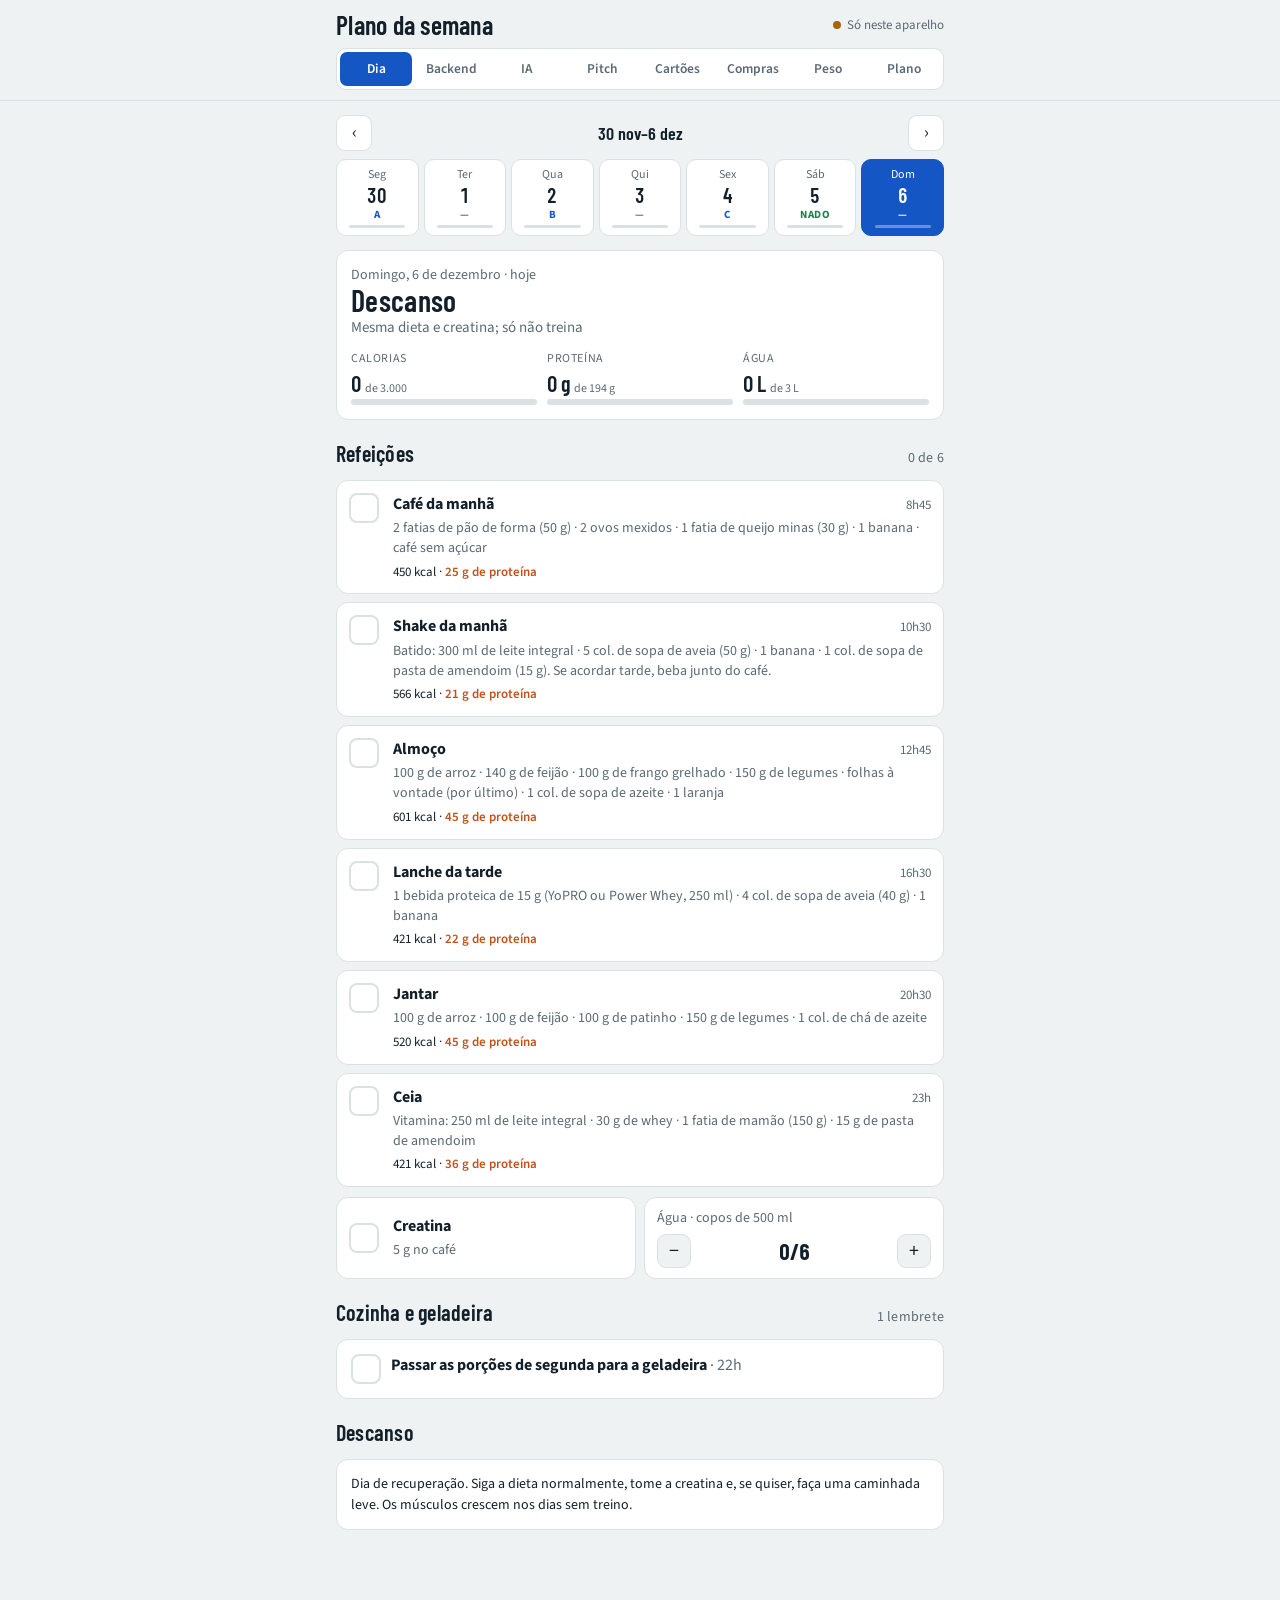
==== commit 4f57390b: "aba Cartões: revisão com ciclo de vida para Backend, IA e Pitch Co-Authored-By: Claude Sonnet 5.5 <n" ====
--- a/plano/index.html
+++ b/plano/index.html
@@ -17,7 +17,7 @@
 <link rel="preconnect" href="https://fonts.gstatic.com" crossorigin>
 <link href="https://fonts.googleapis.com/css2?family=Barlow+Condensed:wght@500;600;700&family=Source+Sans+3:wght@400;600;700&display=swap" rel="stylesheet">
 <style>
-/* Layout: uma coluna para celular; abas no topo (Dia / Backend / IA / Pitch / Compras / Peso / Plano); faixa da semana; cartões por bloco do dia; timer de descanso fixo embaixo. */
+/* Layout: uma coluna para celular; abas no topo (Dia / Backend / IA / Pitch / Cartões / Compras / Peso / Plano); faixa da semana; cartões por bloco do dia; timer de descanso fixo embaixo. */
 :root {
   --bg: #eef2f2;
   --surface: #ffffff;
@@ -486,7 +486,27 @@
 .lem-l li.ok .lem-t b { color: var(--muted); }
 .lem-t { display: block; min-width: 0; }
 .lem-n { display: block; font-size: 14px; color: var(--muted); overflow-wrap: anywhere; }
-@media (min-width: 600px) { .tabs { grid-template-columns: repeat(7, minmax(0, 1fr)); } }
+.cs-onde { display: grid; gap: 8px; border: 1px solid var(--line); border-radius: 12px; padding: 12px 14px; background: var(--bg); }
+.cs-onde p { margin: 0; }
+.cs-onde-h { font-size: 12px; font-weight: 700; letter-spacing: .05em; text-transform: uppercase; color: var(--study); }
+.cs-onde ol { list-style: none; margin: 0; padding: 0; display: grid; gap: 6px; }
+.cs-onde li { display: flex; justify-content: space-between; gap: 10px; flex-wrap: wrap; font-size: 14px; }
+.cs-onde li span { color: var(--muted); }
+.cs-onde li.ok b { color: var(--muted); }
+.cs-onde li.now b, .cs-onde li.now span { color: var(--study); font-weight: 700; }
+.cs-bl { border: 1px solid var(--line); border-radius: 12px; background: var(--surface); min-width: 0; }
+.cs-bl[open] { border-color: var(--study); }
+.cs-bl > summary { list-style: none; cursor: pointer; display: grid; grid-template-columns: auto minmax(0, 1fr); gap: 2px 10px; align-items: center; padding: 12px 14px; }
+.cs-bl > summary::-webkit-details-marker { display: none; }
+.cs-bl .st-n { grid-row: span 2; }
+.cs-bt { font-weight: 700; font-size: 16px; }
+.cs-bm { color: var(--muted); font-size: 13px; }
+.cs-bb { display: grid; gap: 10px; padding: 0 14px 14px; min-width: 0; }
+.rv-ls li { display: flex; justify-content: space-between; gap: 10px; align-items: baseline; }
+.rv-ls .link-btn { flex: none; }
+.pillbtn { text-decoration: none; }
+a.pillbtn { display: inline-block; }
+@media (min-width: 600px) { .tabs { grid-template-columns: repeat(8, minmax(0, 1fr)); } }
 
 /* App instalado: barra de status translúcida e áreas seguras do iPhone */
 .top { padding-top: env(safe-area-inset-top, 0px); }
@@ -506,6 +526,7 @@
       <a href="#backend" id="tab-backend" role="tab">Backend</a>
       <a href="#ia" id="tab-ia" role="tab">IA</a>
       <a href="#pitch" id="tab-pitch" role="tab">Pitch</a>
+      <a href="#cartoes" id="tab-cartoes" role="tab">Cartões</a>
       <a href="#compras" id="tab-compras" role="tab">Compras</a>
       <a href="#peso" id="tab-peso" role="tab">Peso</a>
       <a href="#plano" id="tab-plano" role="tab">Plano</a>
@@ -1166,12 +1187,14 @@
 
   function render() {
     pendingRender = false;
-    ["hoje", "backend", "ia", "pitch", "compras", "peso", "plano"].forEach(function (t) {
+    ["hoje", "backend", "ia", "pitch", "cartoes", "compras", "peso", "plano"].forEach(function (t) {
       document.getElementById("tab-" + t).setAttribute("aria-selected", String(S.tab === t));
     });
+    atualizaBadge();
     if (S.tab === "backend") app.innerHTML = renderBackend();
     else if (S.tab === "ia") app.innerHTML = renderIA();
     else if (S.tab === "pitch") app.innerHTML = renderPitch();
+    else if (S.tab === "cartoes") app.innerHTML = renderCartoes();
     else if (S.tab === "compras") app.innerHTML = renderCompras();
     else if (S.tab === "peso") app.innerHTML = renderPeso();
     else if (S.tab === "plano") app.innerHTML = renderPlano();
@@ -1615,21 +1638,25 @@
       '<div class="est-actions">' + pill("labfeito", ' data-n="' + n + '"', on ? "Laboratório feito ✓" : "Marcar o laboratório como feito", on) + "</div></div></details>";
   }
 
-  /* ---------- Revisão: uma fila só, com resposta escrita antes da resposta do material ---------- */
-  // Caixas de Leitner. Um cartão nasce uma semana depois de você marcar como lido um capítulo do Fundamentos, um case
-  // ou um módulo de IA. Acertou: sobe de caixa (3, 8 e depois 20 semanas). Errou ou não soube: volta em 3 dias.
-  var REV_DIAS = [7, 21, 56, 140], REV_MAX = 10, REV_ERRO = 3, REV_MIN_TXT = 15;
+  /* ---------- Cartões: uma fila só para Backend, IA e Pitch, com ciclo de vida ---------- */
+  // Um cartão nasce uma semana depois de você ler um capítulo, marcar um case como lido, concluir um módulo de IA ou adicionar
+  // um framework do Pitch. Caixas de Leitner: acertou, sobe (3, 8 e 20 semanas); errou ou não soube, volta em 3 dias.
+  // Dois acertos seguidos na última caixa aposentam o cartão (dominado). Dá para suspender e reativar.
+  var REV_DIAS = [7, 21, 56, 140], REV_MAX = 10, REV_ERRO = 3, REV_MIN_TXT = 15, REV_DIFICIL = 3;
   var revUI = { key: "", txt: "", ver: false, nao: false };
+  var revFiltro = "todos";
   function revDoc() { return S.estudo.rev || {}; }
   function revEstado(key, ini) {
     var c = (revDoc().cards || {})[key];
-    return c ? { cx: c.cx, prox: c.prox, txt: c.txt || "" } : { cx: ini.cx, prox: ini.prox, txt: "" };
+    return c ? { cx: c.cx, prox: c.prox, txt: c.txt || "", n: c.n || 0, err: c.err || 0, top: c.top || 0, st: c.st || "", novo: false }
+      : { cx: ini.cx, prox: ini.prox, txt: "", n: 0, err: 0, top: 0, st: "", novo: true };
   }
   function revRespLink(n, k) {
     var href = (DOCS ? "fundamentos-que-nao-mudam.html" : LIVRO_URL) + "#cap-" + n + "-p" + k;
     return '<a href="' + href + '"' + (DOCS ? "" : ' target="_blank" rel="noopener"') + ">a resposta no livro" + (DOCS ? "" : " ↗") + "</a>";
   }
-  // Todos os cartões que existem agora, vencidos ou não.
+  function revOrigem(c) { return c.tipo === "i" ? "ia" : c.tipo === "p" ? "pitch" : "backend"; }
+  // Todos os cartões que existem agora, em qualquer estado.
   function revElegiveis() {
     var out = [], leg = plano().espacada || {}, n;
     for (n = 1; n <= ESTUDO.capitulos.length; n++) {
@@ -1661,23 +1688,38 @@
         out.push({ key: key, tipo: "i", m: m, q: q, tit: "IA · " + m.id + " · " + m.t, est: revEstado(key, { cx: 1, prox: somaDias(d2, 7 + j) }) });
       });
     });
+    var pr = (S.estudo.pitch || {}).rev || {};
+    if (typeof PITCH !== "undefined") PITCH.fw.forEach(function (f) {
+      var v4 = pr[f.id];
+      if (!v4) return;
+      var d3 = dataOk(v4) || hoje();
+      [["Quando usar o " + f.n + ", e quando evitar?", 0], ["Quais são as partes do " + f.n + "?", 1], ["Quais armadilhas ao aplicar o " + f.n + "?", 2]].forEach(function (x) {
+        var key = "p:" + f.id + ":" + x[1];
+        out.push({ key: key, tipo: "p", f: f, k: x[1], q: x[0], tit: "Pitch · " + f.n, est: revEstado(key, { cx: 1, prox: somaDias(d3, 7 + x[1]) }) });
+      });
+    });
     return out;
   }
-  function revVencidos() {
+  function revAtivos() { return revElegiveis().filter(function (c) { return !c.est.st; }); }
+  function revVencidos(f) {
     var h = hoje();
-    return revElegiveis().filter(function (c) { return c.est.prox <= h; }).sort(function (a, b) {
+    return revAtivos().filter(function (c) { return c.est.prox <= h && (!f || f === "todos" || revOrigem(c) === f); }).sort(function (a, b) {
       return a.est.prox < b.est.prox ? -1 : a.est.prox > b.est.prox ? 1 : (a.key < b.key ? -1 : 1);
     });
   }
   function revRespondidasHoje() { return (revDoc().log || {})[hoje()] || 0; }
+  function revAchar(key) { return revElegiveis().filter(function (c) { return c.key === key; })[0]; }
   function revRegistrar(key, ok, txt) {
-    var cur = revElegiveis().filter(function (c) { return c.key === key; })[0];
+    var cur = revAchar(key);
     if (!cur) return;
     var r = S.estudo.rev = clone(S.estudo.rev) || {};
     r.cards = r.cards || {}; r.log = r.log || {};
-    var antes = { cx: cur.est.cx, prox: cur.est.prox, txt: cur.est.txt || "" };
-    var cx = ok ? Math.min(cur.est.cx + 1, REV_DIAS.length) : 1;
-    r.cards[key] = { cx: cx, prox: somaDias(hoje(), ok ? REV_DIAS[cx - 1] : REV_ERRO), txt: String(txt || "").slice(0, 400) };
+    var antes = r.cards[key] ? JSON.parse(JSON.stringify(r.cards[key])) : null, e = cur.est, cx, top = e.top, err = e.err, st = "";
+    if (ok) { top = e.cx >= REV_DIAS.length ? top + 1 : 0; cx = Math.min(e.cx + 1, REV_DIAS.length); if (top >= 2) st = "dom"; }
+    else { cx = 1; top = 0; err++; }
+    var novo = { cx: cx, prox: somaDias(hoje(), ok ? REV_DIAS[cx - 1] : REV_ERRO), txt: String(txt || "").slice(0, 400), n: e.n + 1, err: err, top: top };
+    if (st) novo.st = st;
+    r.cards[key] = novo;
     r.log[hoje()] = (r.log[hoje()] || 0) + 1;
     r.ult = { key: key, d: hoje(), ok: ok, antes: antes };
     scheduleSave("estudo", "rev");
@@ -1686,15 +1728,30 @@
     var r = S.estudo.rev = clone(S.estudo.rev) || {};
     if (!r.ult || r.ult.d !== hoje()) return;
     r.cards = r.cards || {}; r.log = r.log || {};
-    r.cards[r.ult.key] = r.ult.antes;
+    if (r.ult.antes) r.cards[r.ult.key] = r.ult.antes; else delete r.cards[r.ult.key];
     r.log[r.ult.d] = Math.max(0, (r.log[r.ult.d] || 1) - 1);
     delete r.ult;
+    scheduleSave("estudo", "rev");
+  }
+  function revMudarEstado(key, st) {
+    var cur = revAchar(key);
+    if (!cur) return;
+    var r = S.estudo.rev = clone(S.estudo.rev) || {};
+    r.cards = r.cards || {};
+    var e = cur.est, novo = { cx: e.cx, prox: e.prox, txt: e.txt, n: e.n, err: e.err, top: e.top };
+    if (st) novo.st = st;
+    else if (e.st === "dom") { novo.cx = 1; novo.top = 0; novo.prox = hoje(); } else novo.prox = hoje();
+    r.cards[key] = novo;
     scheduleSave("estudo", "rev");
   }
   function revResposta(c) {
     if (c.tipo === "f") return '<p class="st-p">A resposta esperada está no livro: ' + revRespLink(c.n, c.k) + ". Confira o que faltou na sua.</p>";
     if (c.tipo === "c") return '<p class="st-p"><strong>A escolha.</strong> ' + esc(c.d.e) + '</p><p class="st-p"><strong>Por quê.</strong> ' + esc(c.d.por) +
       '</p><p class="st-p"><strong>O que se perde.</strong> ' + esc(c.d.contra) + '</p><p class="st-p"><strong>Quando muda.</strong> ' + esc(c.d.muda) + "</p>";
+    if (c.tipo === "p") {
+      if (c.k === 0) return '<p class="st-p"><strong>Quando usar.</strong> ' + esc(c.f.quando) + '</p><p class="st-p"><strong>Quando evitar.</strong> ' + esc(c.f.nao) + "</p>";
+      return '<ul class="acc">' + (c.k === 1 ? c.f.estrutura : c.f.armadilhas).map(function (x) { return "<li>" + esc(x) + "</li>"; }).join("") + "</ul>";
+    }
     return '<p class="st-p">A resposta está nas leituras do módulo. Confira o que faltou na sua: ' + c.m.leituras.map(function (l) {
       return '<a href="' + l[3] + '" target="_blank" rel="noopener">' + esc(l[5]) + " ↗</a>";
     }).join(" · ") + "</p>";
@@ -1703,18 +1760,19 @@
     var u = revDoc().ult;
     return u && u.d === hoje() ? '<p class="small muted rev-u">Última resposta registrada hoje. <button type="button" class="link-btn" data-act="revdesfaz">Desfazer</button></p>' : "";
   }
+  // O que a aba mostra por cima: uma sessão de um cartão por vez.
   function revPainel() {
-    var feitas = revRespondidasHoje(), todos = revElegiveis(), venc = revVencidos(), h = '<div class="rev">';
-    if (!todos.length) return h + '<p class="st-p">Ainda não há cartões. Cada um nasce uma semana depois de você marcar como lido um capítulo do Fundamentos, um case ou um módulo de IA concluído. Assim a revisão cobre o que você já viu, sem competir com o que está aprendendo agora.</p></div>';
+    var feitas = revRespondidasHoje(), todos = revAtivos(), venc = revVencidos(revFiltro), h = '<div class="rev">';
+    if (!revElegiveis().length) return h + '<p class="st-p">Ainda não há cartões. Cada um nasce uma semana depois de você ler um capítulo do Fundamentos, marcar um case como lido, concluir um módulo de IA ou adicionar um framework do Pitch aos cartões. Assim a revisão cobre o que você já viu, sem competir com o que está aprendendo agora.</p></div>';
     if (feitas >= REV_MAX) return h + '<p class="st-p"><strong>Dez respostas hoje. Está bom.</strong> ' + (venc.length ? plural(venc.length, "cartão vencido espera", "cartões vencidos esperam") + " até amanhã." : "Nada mais vence agora.") + "</p>" + revDesfazerHtml() + "</div>";
     if (!venc.length) {
-      var prox = todos.map(function (c) { return c.est.prox; }).sort()[0];
-      return h + '<p class="st-p"><strong>Nada vencido.</strong> O próximo cartão volta em ' + dataCurta(prox) + ". " + (feitas ? "Hoje: " + plural(feitas, "resposta", "respostas") + "." : "") + "</p>" + revDesfazerHtml() + "</div>";
+      var fut = todos.filter(function (c) { return revFiltro === "todos" || revOrigem(c) === revFiltro; }).map(function (c) { return c.est.prox; }).sort()[0];
+      return h + '<p class="st-p"><strong>Nada vencido' + (revFiltro === "todos" ? "" : " neste grupo") + ".</strong> " + (fut ? "O próximo cartão volta em " + dataCurta(fut) + ". " : "") + (feitas ? "Hoje: " + plural(feitas, "resposta", "respostas") + "." : "") + "</p>" + revDesfazerHtml() + "</div>";
     }
     var c = venc.filter(function (x) { return x.key === revUI.key; })[0] || venc[0];
     if (c.key !== revUI.key) revUI = { key: c.key, txt: "", ver: false, nao: false };
     h += '<div class="rev-h">Cartão ' + (feitas + 1) + " de " + Math.min(REV_MAX, feitas + venc.length) + " · caixa " + c.est.cx + " de " + REV_DIAS.length + '</div>' +
-      '<div class="rev-t">' + esc(c.tit) + '</div><p class="rev-q">' + esc(c.q) + "</p>";
+      '<div class="rev-t">' + esc(c.tit) + (c.est.err >= REV_DIFICIL ? ' <span class="warn-t">· difícil: ' + plural(c.est.err, "erro", "erros") + ", releia a fonte antes</span>" : "") + '</div><p class="rev-q">' + esc(c.q) + "</p>";
     if (!revUI.ver) {
       h += '<label class="fld" for="rev-txt">Escreva a sua resposta antes de ver a do material<textarea id="rev-txt" rows="4" placeholder="Com as suas palavras, sem consultar. Pode estar errada.">' + esc(revUI.txt) + "</textarea></label>" +
         '<div class="esp-b"><button type="button" class="pillbtn" id="rev-ver" data-act="revver"' + (revUI.txt.trim().length < REV_MIN_TXT ? " disabled" : "") + '>Ver a resposta</button>' +
@@ -1726,7 +1784,20 @@
       h += '<div class="rev-vc rev-a"><span class="rev-l">A resposta</span>' + revResposta(c) + "</div>" +
         '<div class="esp-b">' + (revUI.nao ? "" : '<button type="button" class="pillbtn" data-act="revok">Acertei</button>') + '<button type="button" class="pillbtn esp-err" data-act="revno">' + (revUI.nao ? "Volta em 3 dias" : "Errei, ou faltou parte") + "</button></div>";
     }
-    return h + revDesfazerHtml() + "</div>";
+    return h + '<p class="small muted rev-u"><button type="button" class="link-btn" data-act="revsusp" data-key="' + attr(c.key) + '">Suspender este cartão</button> · ele sai da fila até você reativar.</p>' + revDesfazerHtml() + "</div>";
+  }
+  // Resumo para as abas Backend e IA: a revisão mora na aba Cartões.
+  function revResumo() {
+    var feitas = revRespondidasHoje(), venc = revVencidos("todos"), resta = Math.max(0, REV_MAX - feitas);
+    return '<div class="prox"><div class="prox-k">Revisão · 10 minutos</div><p class="st-p">' + (venc.length
+      ? "<strong>" + plural(venc.length, "cartão vencido", "cartões vencidos") + ".</strong> Hoje dá para responder " + (resta ? "até " + resta : "nenhum a mais (o limite é " + REV_MAX + ")") + "."
+      : "Nenhum cartão vencido agora.") + '</p><div class="est-actions"><a class="pillbtn" href="#cartoes">Abrir os cartões</a></div></div>';
+  }
+  function atualizaBadge() {
+    var t = document.getElementById("tab-cartoes");
+    if (!t) return;
+    var n = Math.max(0, Math.min(revVencidos("todos").length, REV_MAX - revRespondidasHoje()));
+    t.textContent = "Cartões" + (n ? " " + n : "");
   }
   app.addEventListener("input", function (e) {
     if (e.target.id !== "rev-txt") return;
@@ -1774,7 +1845,7 @@
   function espelho() {
     var ini = semanaDe(hoje()), c = contagem(ini), a = contagem(somaDias(ini, -7)), b = contagem(somaDias(ini, -14)), venc = revVencidos().length, notas = [], hojeLista = concluidosHoje();
     if (c.constr === 0 && a.constr === 0 && b.constr === 0 && a.leit >= 3 && b.leit >= 3) notas.push("Faz duas semanas que você só lê. Quando tiver uma ou duas horas, escolha construir: é o que faz a leitura grudar.");
-    if (venc > 0 && c.mem === 0) notas.push(plural(venc, "cartão vencido", "cartões vencidos") + ". Dez minutos dão conta de até " + REV_MAX + ".");
+    if (venc > 0 && c.mem === 0) notas.push(plural(venc, "cartão vencido", "cartões vencidos") + ". Dez minutos na aba Cartões dão conta de até " + REV_MAX + ".");
     return '<section class="card espelho"><div class="esp-h">Sua semana · desde ' + dataCurta(ini) + ' · um retrato, não uma meta</div>' +
       '<p class="espl"><b>' + plural(c.constr, "sessão", "sessões") + "</b> de construção · <b>" + plural(c.leit, "leitura", "leituras") + "</b> · <b>" + plural(c.mem, "resposta", "respostas") + "</b> de memória</p>" +
       notas.map(function (n) { return '<p class="small muted espn">' + n + "</p>"; }).join("") +
@@ -1817,7 +1888,7 @@
   }
   function iaEhExercicio(m) { return m.pratica.tipo === "exercicio"; }
   function iaPainel(v) {
-    if (v === "10") return revPainel();
+    if (v === "10") return revResumo();
     var m = iaAtual();
     if (!m) return '<p class="st-p">A trilha de IA está completa. Abra qualquer módulo abaixo para revisar.</p>';
     var head = "<strong>" + m.id + "</strong> · " + esc(m.t), pend = iaLeiturasPendentes(m), pp = iaPassosPendentes(m), ex = iaEhExercicio(m);
@@ -1938,6 +2009,7 @@
       "</ol>" +
       (f.combina.length ? '<div class="pf-row"><span class="small muted">Combina com</span>' + f.combina.map(pChip).join("") + "</div>" : "") +
       (f.refs.length ? '<p class="st-p small pf-refs">Para ir além: ' + pRefs(f.refs) + "</p>" : "") +
+      '<div class="est-actions">' + pill("prev", ' data-id="' + f.id + '"', ((S.estudo.pitch || {}).rev || {})[f.id] ? "Nos cartões de revisão ✓" : "Adicionar aos cartões de revisão", !!((S.estudo.pitch || {}).rev || {})[f.id]) + "</div>" +
       "</div></details>";
   }
   function pBloco(pid, sigla, titulo, sub, corpo) {
@@ -1948,7 +2020,7 @@
   function renderPitch() {
     var n = PITCH.fw.length;
     var html = '<section class="card hero"><div><div class="when">Comunicação de arquitetura</div><h2>Frameworks de apresentação</h2>' +
-      '<div class="sub">Como apresentar arquitetura para executivos, times de engenharia e palcos técnicos. Cada framework tem quando usar, a estrutura, o passo a passo, um exemplo e as armadilhas. É só para consulta: abra quando for preparar uma apresentação.</div></div>' +
+      '<div class="sub">Como apresentar arquitetura para executivos, times de engenharia e palcos técnicos. Cada framework tem quando usar, a estrutura, o passo a passo, um exemplo e as armadilhas. É só para consulta: abra quando for preparar uma apresentação. Se quiser fixar um framework, adicione-o aos cartões de revisão: três cartões dele entram na aba Cartões uma semana depois.</div></div>' +
       '<div class="stats">' + stat("Frameworks", n + "", "para consultar", 1, "s") +
       stat("Públicos", PITCH.grupos.length + "", "grupos de público", 1, "w") + "</div></section>";
 
@@ -2060,37 +2132,58 @@
       '<p class="st-p"><strong>Está pronto quando:</strong></p><ul class="acc">' + csLis(c.pratica.pronto) + "</ul>";
     return h;
   }
+  // Etapa do case: 1 entender, 2 ler, 3 construir, 0 tudo feito.
+  function csEtapa(c) {
+    if (!csLido(c)) return 1;
+    if (csLeituraPend(c).length) return 2;
+    return csConstruido(c) ? 0 : 3;
+  }
+  function csBloco(c, n, titulo, tempo, dica, corpo, fim) {
+    var key = c.id + ":b" + n, v = csAbertos[key], aberto = v === 1 || (v === undefined && csEtapa(c) === n);
+    return '<details class="cs-bl" data-cid="' + key + '"' + (aberto ? " open" : "") + '><summary><span class="st-n">' + n + '</span><span class="cs-bt">' + titulo + '</span><span class="cs-bm">' + tempo + "</span></summary>" +
+      '<div class="cs-bb"><p class="st-p small muted">' + dica + "</p>" + corpo + (fim ? '<div class="est-actions">' + fim + "</div>" : "") + "</div></details>";
+  }
+  function csOnde(c, lido) {
+    var et = csEtapa(c), pend = csLeituraPend(c).filter(function (x) { return x.t !== "case"; }).length, tot = (c.caps || []).length + c.livros.length;
+    var feitosP = csPassosFeitos(c), totP = c.pratica.passos.length;
+    function li(n, t, estado, ok) { return '<li class="' + (ok ? "ok" : "") + (et === n ? " now" : "") + '"><b>' + n + " · " + t + "</b><span>" + estado + "</span></li>"; }
+    return '<div class="cs-onde"><div class="cs-onde-h">Onde você está neste case</div><ol>' +
+      li(1, "Entender", lido ? "feito ✓" : "uns 40 min · agora", lido) +
+      li(2, "Ler", (tot - pend) + " de " + tot + " leituras", lido && pend === 0) +
+      li(3, "Construir", feitosP + " de " + totP + " passos", csConstruido(c)) +
+      '</ol><p class="small muted">Uma semana depois de marcar o case como lido, as ' + c.decisoes.length + " decisões voltam na revisão de 10 minutos.</p></div>";
+  }
   function csCard(c, lido, soz) {
     var feitos = csPassosFeitos(c), tot = c.pratica.passos.length, atual = caseAtual(), ehAtual = atual && atual.id === c.id;
     var estado = soz ? "redesenhado ✓" : (csConcluido(c) ? "concluído ✓" : ((lido ? "lido" : "") + (feitos ? (lido ? " · " : "") + feitos + "/" + tot + " passos" : "")));
     var h = '<details class="card iam cs' + (csConcluido(c) ? " feito" : "") + (ehAtual ? " atual" : "") + '" id="cs-' + c.id + '" data-cid="' + c.id + '"' + (csAbertos[c.id] ? " open" : "") + ">" +
       '<summary><span class="iam-id pf-s">' + c.n + '</span><span class="iam-t">' + esc(c.t) + '</span><span class="iam-s small">' + (ehAtual ? "atual · " : "") + c.nivel + " · ~" + c.horas + "h · " + c.decisoes.length + " decisões" + (estado ? " · " + estado : "") + "</span></summary>" +
-      '<div class="iam-b"><p class="iam-q">' + esc(c.q) + "</p>" + '<ol class="story">';
-    h += csSt(1, "O problema", '<p class="st-p">' + esc(c.cenario) + "</p>" +
+      '<div class="iam-b"><p class="iam-q">' + esc(c.q) + "</p>" + csOnde(c, lido) +
+      (!ehAtual && !csConcluido(c) ? '<div class="est-actions"><button type="button" class="link-btn" data-act="csfoco" data-id="' + c.id + '">Estudar este case agora</button></div>' : "");
+    var ent = '<ol class="story">';
+    ent += csSt(1, "O problema", '<p class="st-p">' + esc(c.cenario) + "</p>" +
       '<p class="st-p"><strong>O que precisa fazer</strong></p><ul class="acc">' + csLis(c.req) + "</ul>" +
       '<p class="st-p"><strong>Com que qualidade</strong></p><ul class="acc">' + csLis(c.nreq) + "</ul>");
-    h += csSt(2, "Os números", '<p class="st-p muted small">Refaça as contas antes de seguir: elas decidem quase tudo que vem depois.</p>' + csTabela(["Grandeza", "Conta", "Resultado"], c.numeros));
-    h += csSt(3, "A primeira versão", '<p class="st-p">' + esc(c.base) + '</p><p class="st-p"><strong>O caminho de uma requisição</strong></p><ol class="passos">' + csLis(c.fluxo) + "</ol>");
-    h += csSt(4, "As decisões · " + c.decisoes.length + " trade-offs", '<p class="st-p muted small">Desenhe a sua versão no papel antes de abrir. Toque numa decisão para ver o porquê, o que se perde e quando a resposta muda. Uma semana depois de marcar o case como lido, estas decisões voltam como cartões de revisão.</p>' +
+    ent += csSt(2, "Os números", '<p class="st-p muted small">Refaça as contas antes de seguir: elas decidem quase tudo que vem depois.</p>' + csTabela(["Grandeza", "Conta", "Resultado"], c.numeros));
+    ent += csSt(3, "A primeira versão", '<p class="st-p">' + esc(c.base) + '</p><p class="st-p"><strong>O caminho de uma requisição</strong></p><ol class="passos">' + csLis(c.fluxo) + "</ol>");
+    ent += csSt(4, "Desenhe a sua versão e abra as decisões · " + c.decisoes.length + " trade-offs", '<p class="st-p muted small">Pare aqui e desenhe no papel, uns 20 minutos, sem olhar as decisões. Depois toque numa decisão para ver o porquê, o que se perde e quando a resposta muda, e compare com a sua.</p>' +
       '<div class="cs-decs">' + c.decisoes.map(function (d, i) { return csDecisao(c, d, i); }).join("") + "</div>");
-    h += csSt(5, "O modelo de dados", '<p class="st-p">' + esc(c.dados) + "</p>" + csTabela(["Onde", "Chave", "Acesso"], c.tabelas));
-    h += csSt(6, "Quando algo falha", '<ul class="cs-falhas">' + c.falhas.map(function (f) { return "<li><strong>" + esc(f[0]) + ".</strong> " + esc(f[1]) + "</li>"; }).join("") + "</ul>");
-    h += csSt(7, "Custo", '<p class="st-p">' + esc(c.custo) + "</p>");
-    h += csSt(8, "Como evolui", '<ul class="cs-falhas">' + c.evolucao.map(function (f) { return "<li><strong>" + esc(f[0]) + ".</strong> " + esc(f[1]) + "</li>"; }).join("") + "</ul>");
-    h += csSt(9, "Perguntas · responda sem consultar", '<ol class="iaq">' + csLis(c.perguntas) + "</ol>");
-    h += csSt(10, "Construa · " + esc(c.pratica.t), csConstrucao(c));
-    h += csSt(11, "Leituras", csLeituras(c));
-    h += "</ol>" + '<div class="est-actions">' +
-      (!ehAtual && !csConcluido(c) ? '<button type="button" class="link-btn" data-act="csfoco" data-id="' + c.id + '">Estudar este case agora</button>' : "") +
-      pill("cslido", ' data-id="' + c.id + '"', lido ? "Li o case ✓" : "Marcar como lido", lido) +
-      pill("cssoz", ' data-id="' + c.id + '"', soz ? "Desenhei sozinho ✓" : "Desenhei sozinho, sem olhar", soz) +
-      "</div></div></details>";
-    return h;
+    ent += csSt(5, "O modelo de dados", '<p class="st-p">' + esc(c.dados) + "</p>" + csTabela(["Onde", "Chave", "Acesso"], c.tabelas));
+    ent += csSt(6, "Quando algo falha", '<ul class="cs-falhas">' + c.falhas.map(function (f) { return "<li><strong>" + esc(f[0]) + ".</strong> " + esc(f[1]) + "</li>"; }).join("") + "</ul>");
+    ent += csSt(7, "Custo", '<p class="st-p">' + esc(c.custo) + "</p>");
+    ent += csSt(8, "Como evolui", '<ul class="cs-falhas">' + c.evolucao.map(function (f) { return "<li><strong>" + esc(f[0]) + ".</strong> " + esc(f[1]) + "</li>"; }).join("") + "</ul>");
+    ent += csSt(9, "Perguntas · responda sem consultar", '<ol class="iaq">' + csLis(c.perguntas) + "</ol>") + "</ol>";
+    h += csBloco(c, 1, "Entender o case", "uns 40 min, em uma ou duas sessões", "Leia na ordem. Quando terminar, toque em \"Terminei o case\" lá embaixo: é isso que põe as decisões na revisão daqui a uma semana.", ent,
+      pill("cslido", ' data-id="' + c.id + '"', lido ? "Li o case ✓" : "Terminei o case", lido));
+    h += csBloco(c, 2, "Ler o que sustenta o case", "40 min por leitura", "Um capítulo por vez, com ✓ em cada um. Os do Fundamentos são curtos; os dos livros têm um foco indicado.", csLeituras(c));
+    h += csBloco(c, 3, "Construir em Go", "1 a 2 h por sessão", "Um passo por vez, marcando cada um. Quando você leu o case e fez todos os passos, o case conta como concluído e o próximo vira o atual.", csConstrucao(c),
+      pill("cssoz", ' data-id="' + c.id + '"', soz ? "Desenhei sozinho ✓" : "Opcional, uma semana depois: desenhei sozinho, sem olhar", soz));
+    return h + "</div></details>";
   }
 
   /* ---------- Quanto tempo você tem: o painel do Backend ---------- */
   function backendPainel(v) {
-    if (v === "10") return revPainel();
+    if (v === "10") return revResumo();
     var c = caseAtual();
     if (!c) return '<p class="st-p">Os doze cases estão concluídos. Abra qualquer um abaixo para refazer o desenho ou a construção.</p>';
     var head = "<strong>Case " + c.n + "</strong> · " + esc(c.t), pend = csLeituraPend(c);
@@ -2194,8 +2287,50 @@
   app.addEventListener("toggle", function (e) {
     var dt = e.target;
     if (!dt || !dt.dataset || !dt.dataset.cid) return;
-    if (dt.open) csAbertos[dt.dataset.cid] = 1; else delete csAbertos[dt.dataset.cid];
+    if (/:b\d$/.test(dt.dataset.cid)) csAbertos[dt.dataset.cid] = dt.open ? 1 : 0;
+    else if (dt.open) csAbertos[dt.dataset.cid] = 1; else delete csAbertos[dt.dataset.cid];
   }, true);
+  /* ---------- Aba Cartões: a revisão de tudo o que você estuda ---------- */
+  function renderCartoes() {
+    var todos = revElegiveis(), ativos = todos.filter(function (c) { return !c.est.st; }), h0 = hoje(), venc = revVencidos("todos"), feitas = revRespondidasHoje();
+    var dom = todos.filter(function (c) { return c.est.st === "dom"; }), sus = todos.filter(function (c) { return c.est.st === "susp"; });
+    var html = '<section class="card hero"><div><div class="when">Revisão espaçada · Backend, IA e Pitch</div><h2>Cartões</h2>' +
+      '<div class="sub">Cada cartão nasce uma semana depois de você ler um capítulo, marcar um case como lido, concluir um módulo de IA ou adicionar um framework do Pitch. Você escreve a resposta antes de ver a do material. Acertou, o cartão volta mais tarde; errou, volta logo.</div></div>' +
+      '<div class="stats">' + stat("Vencidos", venc.length + "", "de " + ativos.length + " ativos", ativos.length ? venc.length / ativos.length : 0, "w") +
+      stat("Hoje", feitas + "", "de " + REV_MAX + " no máximo", Math.min(1, feitas / REV_MAX), "s") +
+      stat("Dominados", dom.length + "", "de " + todos.length, todos.length ? dom.length / todos.length : 0, "s") + "</div></section>";
+    var filtros = [["todos", "Todos"], ["backend", "Backend"], ["ia", "IA"], ["pitch", "Pitch"]];
+    html += '<section class="section"><div class="pf-filtros" role="group" aria-label="Filtrar cartões por origem">' + filtros.map(function (x) {
+      var n = revVencidos(x[0]).length;
+      return '<button type="button" data-act="rvfiltro" data-id="' + x[0] + '" aria-pressed="' + (revFiltro === x[0]) + '">' + x[1] + (n ? " (" + n + ")" : "") + "</button>";
+    }).join("") + "</div></section>";
+    html += '<section class="section">' + revPainel() + "</section>";
+
+    var aguard = ativos.filter(function (c) { return c.est.novo && c.est.prox > h0; }), caixa = [0, 0, 0, 0];
+    ativos.forEach(function (c) { if (!(c.est.novo && c.est.prox > h0)) caixa[c.est.cx - 1]++; });
+    var dificeis = ativos.filter(function (c) { return c.est.err >= REV_DIFICIL; });
+    html += '<section class="section"><h2>Ciclo de vida <small>' + todos.length + " cartões</small></h2><div class=\"card est\">" +
+      '<p class="st-p small muted">Um cartão espera uma semana depois de nascer. Depois entra na caixa 1; cada acerto leva à caixa seguinte, que o traz de volta em 3, 8 e 20 semanas; cada erro devolve à caixa 1, em 3 dias. Dois acertos seguidos na caixa 4 aposentam o cartão como dominado. Um cartão que perdeu o sentido pode ser suspenso, e reativado depois. Três erros marcam o cartão como difícil: vale reler a fonte.</p>' +
+      '<ul class="esp-lista"><li><b>Aguardando</b> · ' + aguard.length + ' <span class="muted">nascem na primeira semana</span></li>' +
+      caixa.map(function (n, i) { return "<li><b>Caixa " + (i + 1) + "</b> · " + n + ' <span class="muted">volta em ' + (i ? REV_DIAS[i] / 7 + " semanas" : "1 semana, ou 3 dias se errou") + "</span></li>"; }).join("") +
+      "<li><b>Dominados</b> · " + dom.length + "</li><li><b>Suspensos</b> · " + sus.length + "</li>" + (dificeis.length ? '<li><b class="warn-t">Difíceis</b> · ' + dificeis.length + " <span class=\"muted\">3 erros ou mais</span></li>" : "") + "</ul>" +
+      csTabela(["Origem", "Ativos", "Vencidos", "Dominados"], [["Backend", "backend"], ["IA", "ia"], ["Pitch", "pitch"]].map(function (o) {
+        var as = ativos.filter(function (c) { return revOrigem(c) === o[1]; });
+        return [o[0], as.length + "", as.filter(function (c) { return c.est.prox <= h0; }).length + "", dom.filter(function (c) { return revOrigem(c) === o[1]; }).length + ""];
+      })) + "</div></section>";
+
+    var prox = ativos.filter(function (c) { return c.est.prox > h0; }).sort(function (a, b) { return a.est.prox < b.est.prox ? -1 : a.est.prox > b.est.prox ? 1 : 0; }).slice(0, 6);
+    if (prox.length) html += '<section class="section"><h2>Próximos a vencer</h2><div class="card est"><ul class="esp-lista">' + prox.map(function (c) {
+      return "<li>" + dataCurta(c.est.prox) + ' · <span class="muted">' + esc(c.tit) + "</span></li>";
+    }).join("") + "</ul></div></section>";
+    if (sus.length || dom.length) {
+      var lst = function (a) { return '<ul class="esp-lista rv-ls">' + a.map(function (c) { return "<li><span>" + esc(c.tit) + ' <span class="muted">· ' + esc(c.q) + '</span></span> <button type="button" class="link-btn" data-act="revreat" data-key="' + attr(c.key) + '">Reativar</button></li>'; }).join("") + "</ul>"; };
+      html += '<section class="section"><div class="ia-mods">' +
+        (sus.length ? apoioBloco("_rsus", "Susp", "Suspensos", plural(sus.length, "cartão", "cartões"), lst(sus)) : "") +
+        (dom.length ? apoioBloco("_rdom", "Dom", "Dominados", plural(dom.length, "cartão", "cartões"), lst(dom)) : "") + "</div></section>";
+    }
+    return html;
+  }
 
   /* ---------- Interações ---------- */
   app.addEventListener("click", function (e) {
@@ -2263,6 +2398,17 @@
         dcp.passos = dcp.passos || {};
         if (dcp.passos[el.dataset.key]) delete dcp.passos[el.dataset.key]; else dcp.passos[el.dataset.key] = hoje();
         csAbertos[el.dataset.key.split(":")[0]] = 1; scheduleSave("estudo", "cases"); render(); break;
+      case "rvfiltro":
+        revFiltro = el.dataset.id; revUI = { key: "", txt: "", ver: false, nao: false }; render(); break;
+      case "revsusp":
+        revMudarEstado(el.dataset.key, "susp"); revUI = { key: "", txt: "", ver: false, nao: false }; render(); break;
+      case "revreat":
+        revMudarEstado(el.dataset.key, ""); render(); break;
+      case "prev":
+        var dpv = S.estudo.pitch = clone(S.estudo.pitch) || {};
+        dpv.rev = dpv.rev || {};
+        if (dpv.rev[el.dataset.id]) delete dpv.rev[el.dataset.id]; else dpv.rev[el.dataset.id] = hoje();
+        pAbertos[el.dataset.id] = 1; scheduleSave("estudo", "pitch"); render(); break;
       case "blk":
         var rd0 = S.rotina[S.sel] = clone(S.rotina[S.sel]) || { feito: {} };
         rd0.feito = rd0.feito || {};
@@ -2377,7 +2523,7 @@
   /* ---------- Abas ---------- */
   function readHash() {
     var h = (location.hash || "").replace("#", "");
-    S.tab = (h === "peso" || h === "plano" || h === "compras" || h === "backend" || h === "ia" || h === "pitch") ? h : (h === "cases" || h === "estudos") ? "backend" : "hoje";
+    S.tab = (h === "peso" || h === "plano" || h === "compras" || h === "backend" || h === "ia" || h === "pitch" || h === "cartoes") ? h : (h === "cases" || h === "estudos") ? "backend" : "hoje";
   }
   window.addEventListener("hashchange", function () { readHash(); render(); window.scrollTo(0, 0); });
 
